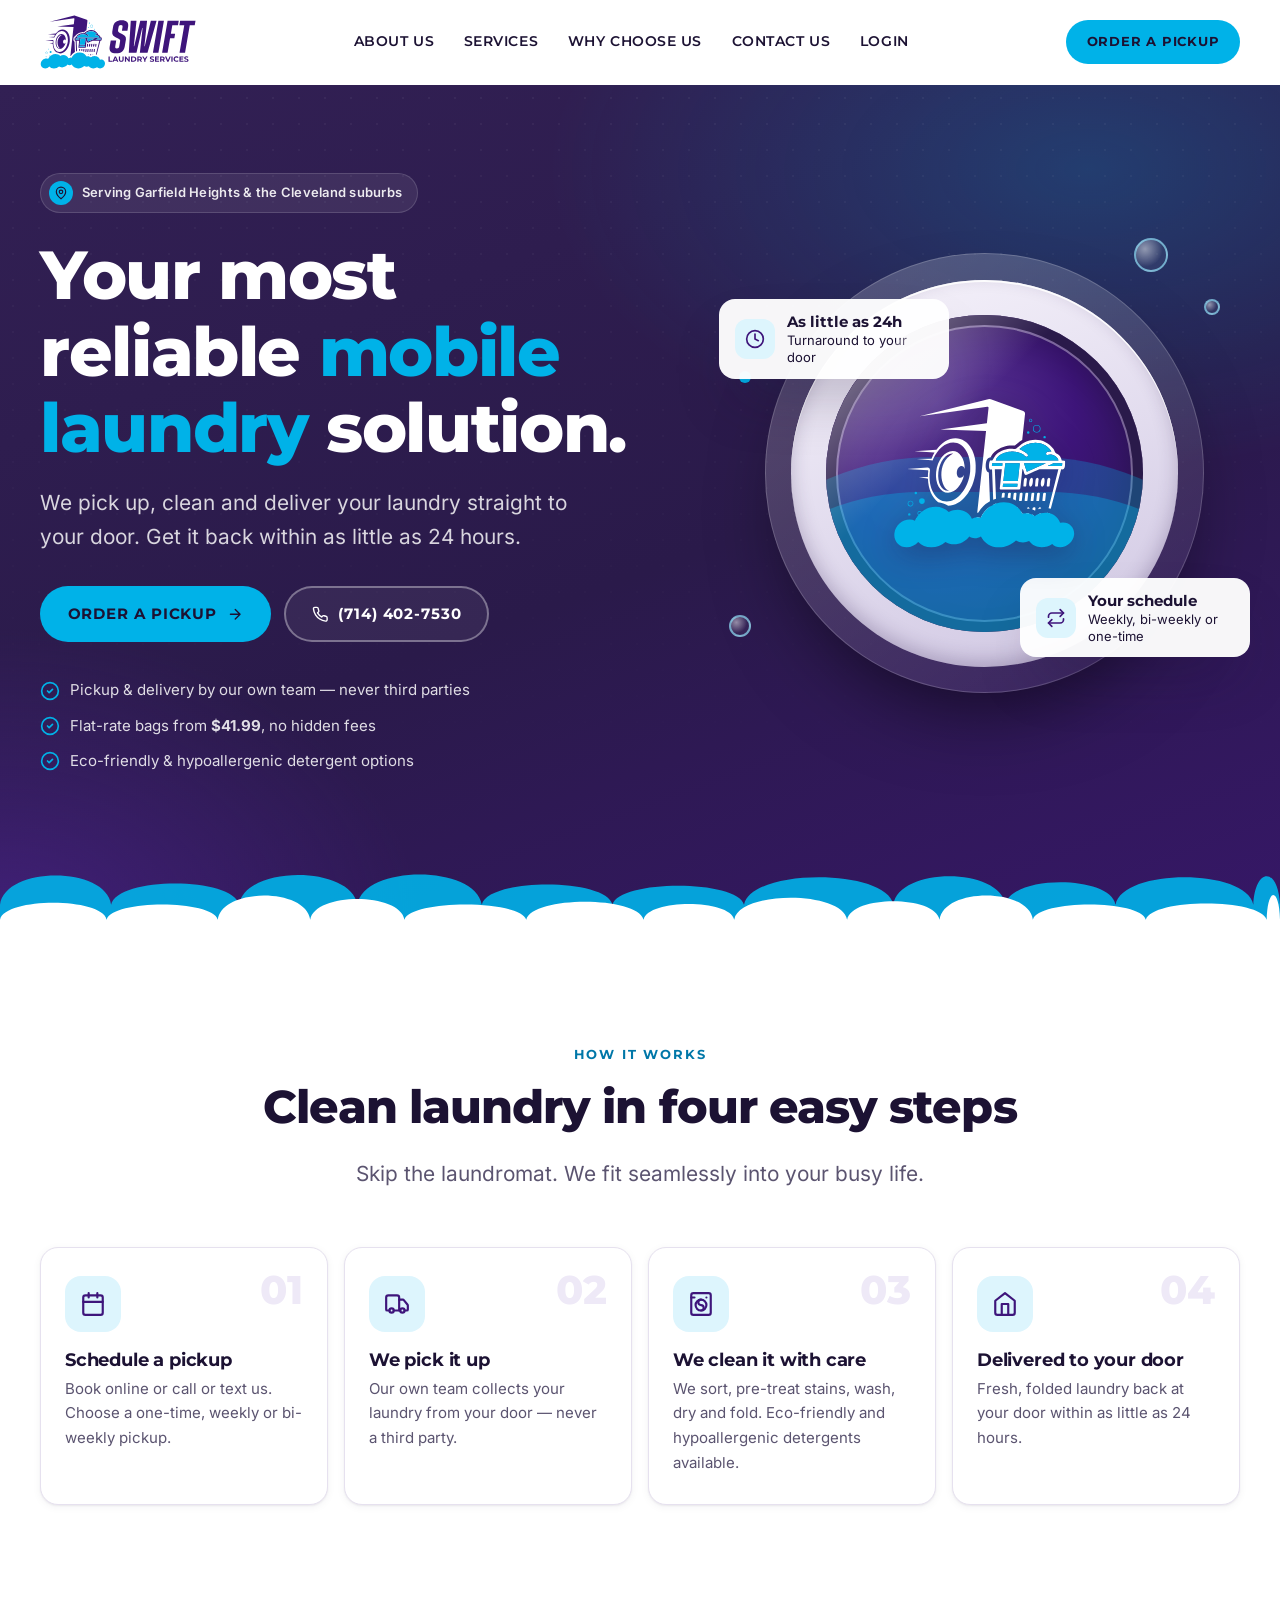
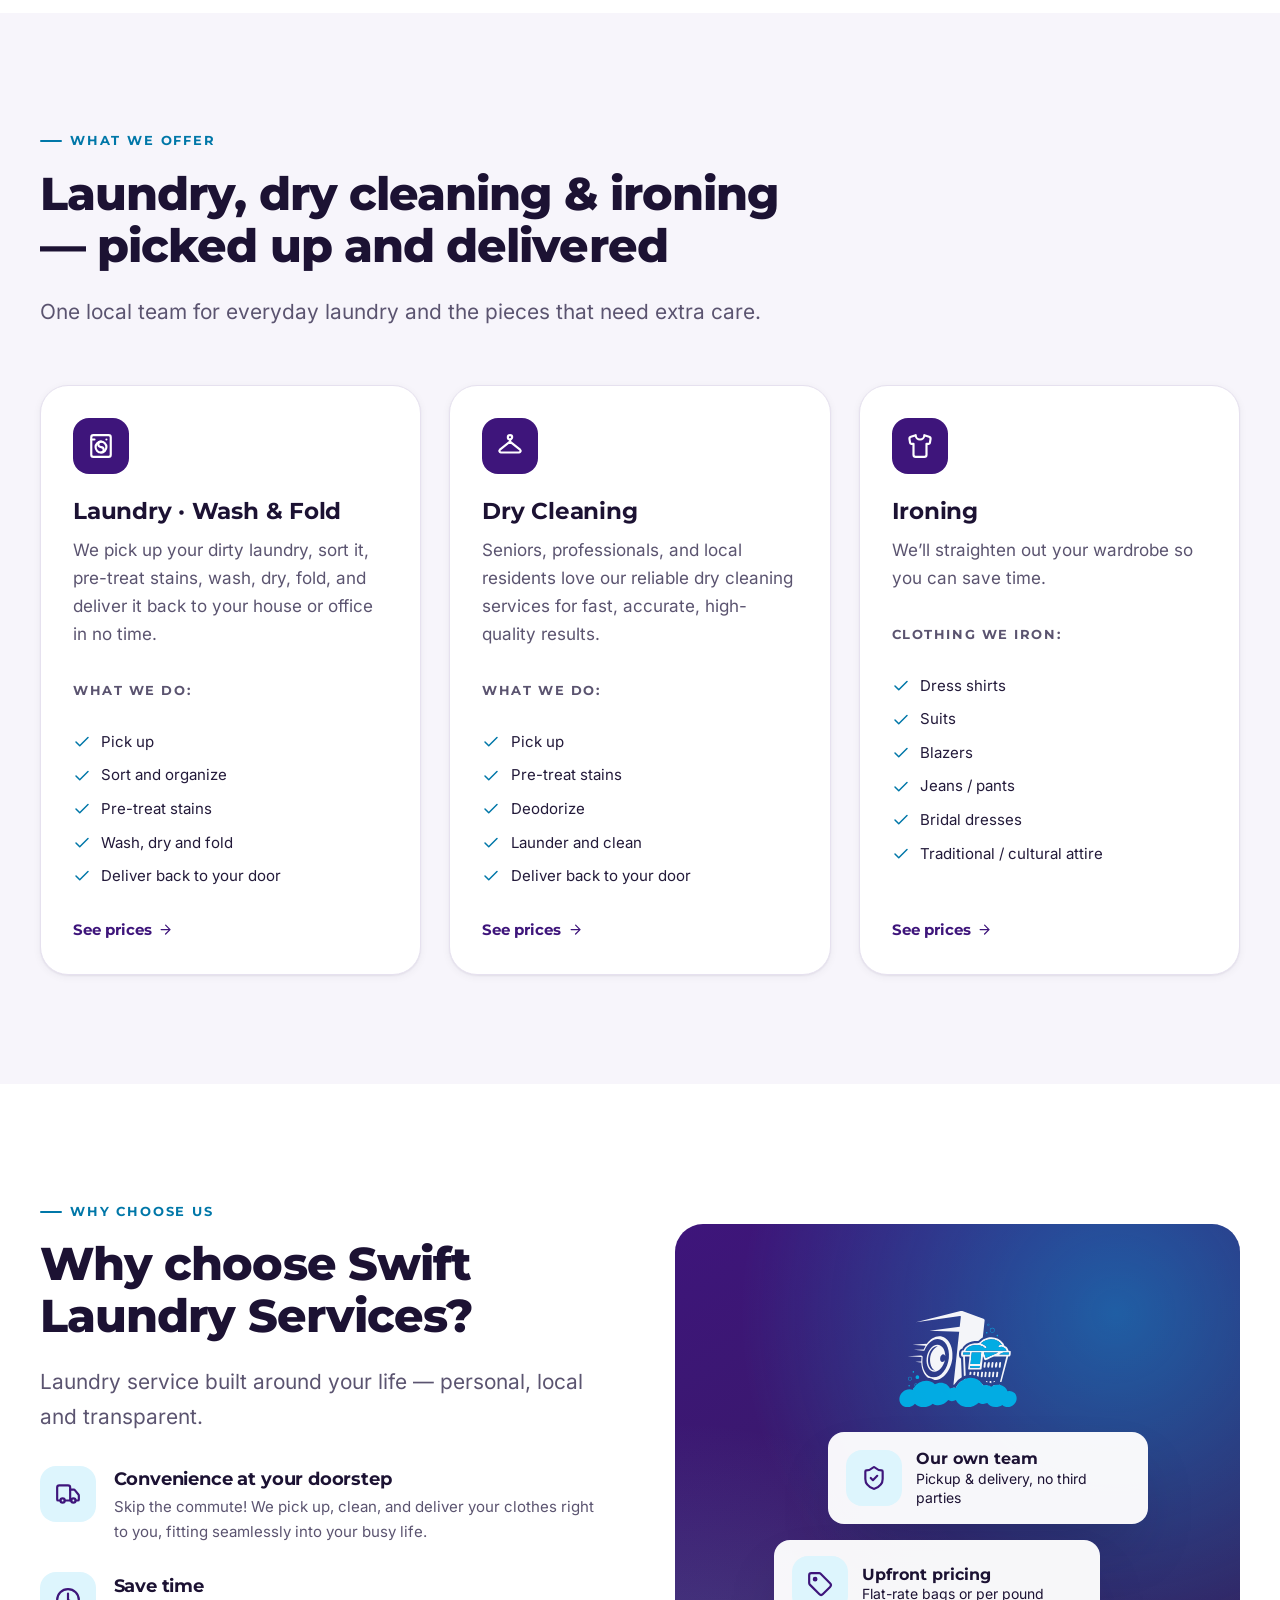
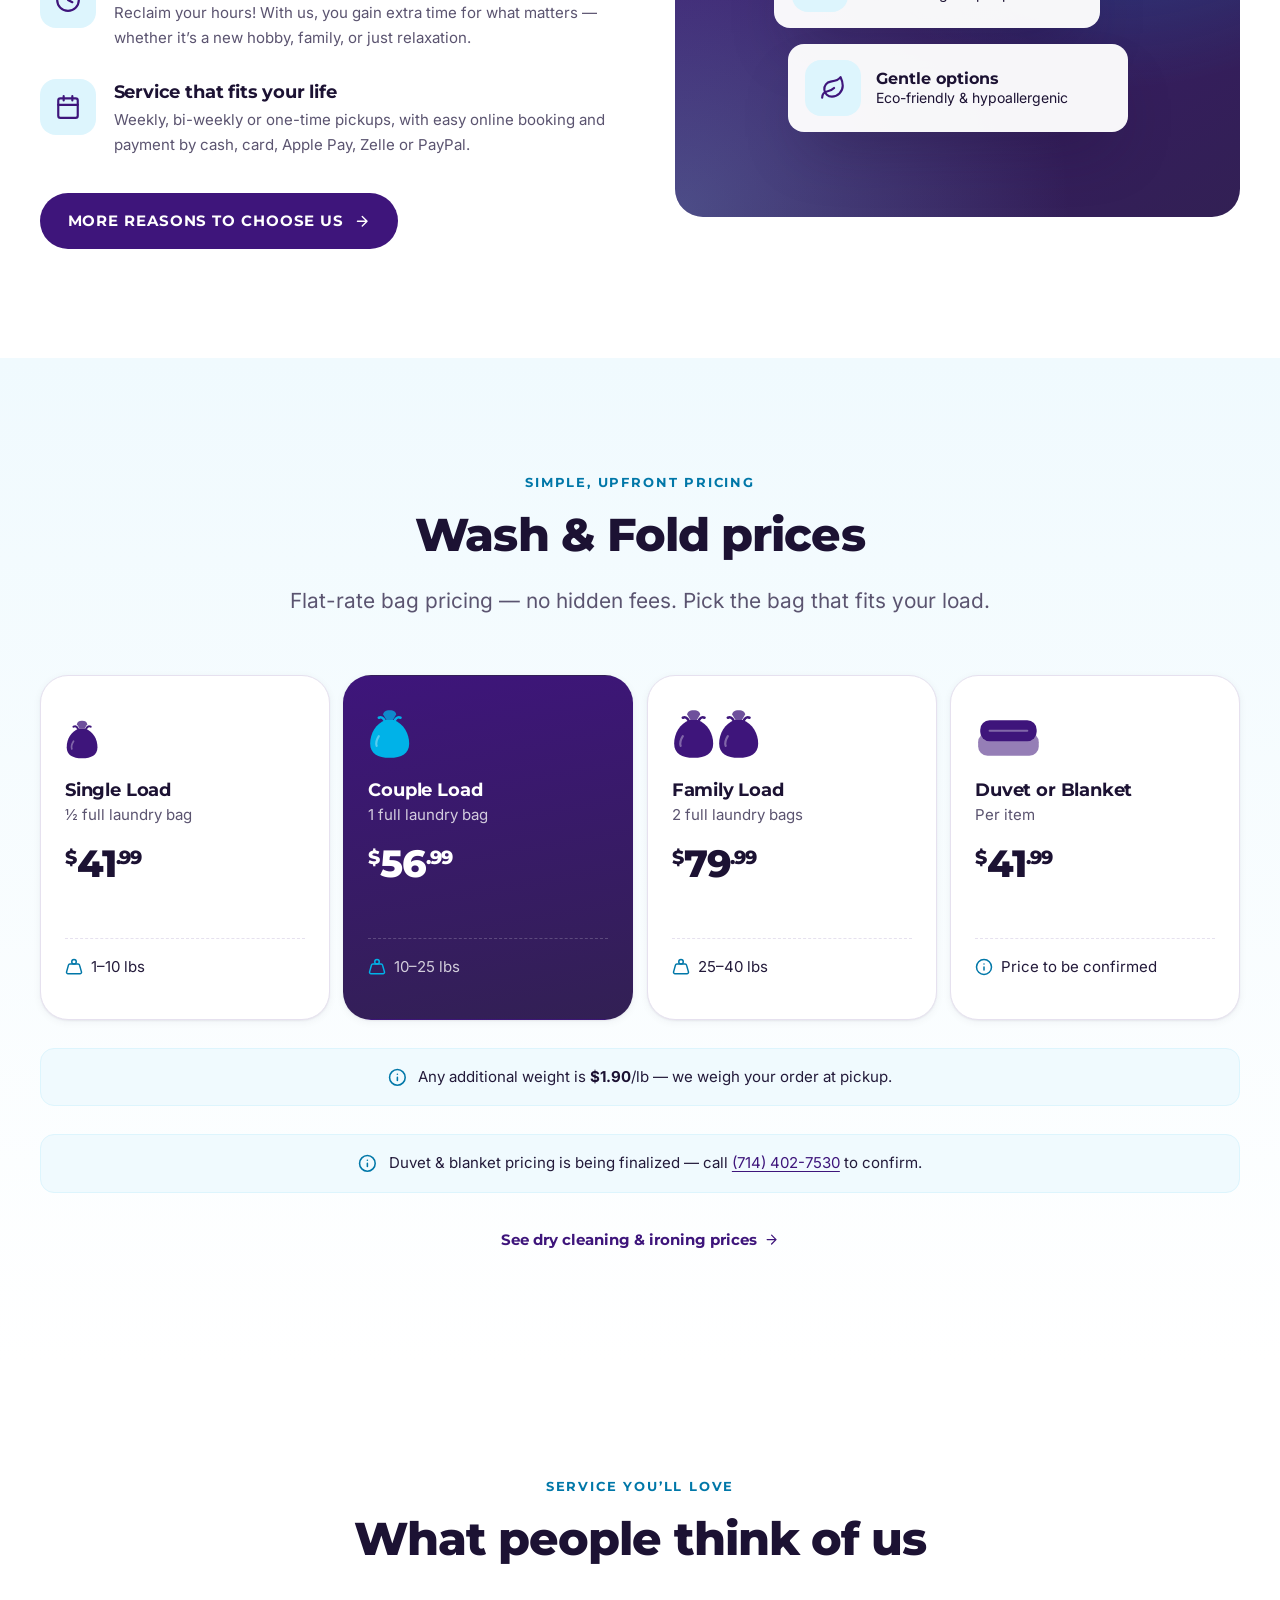
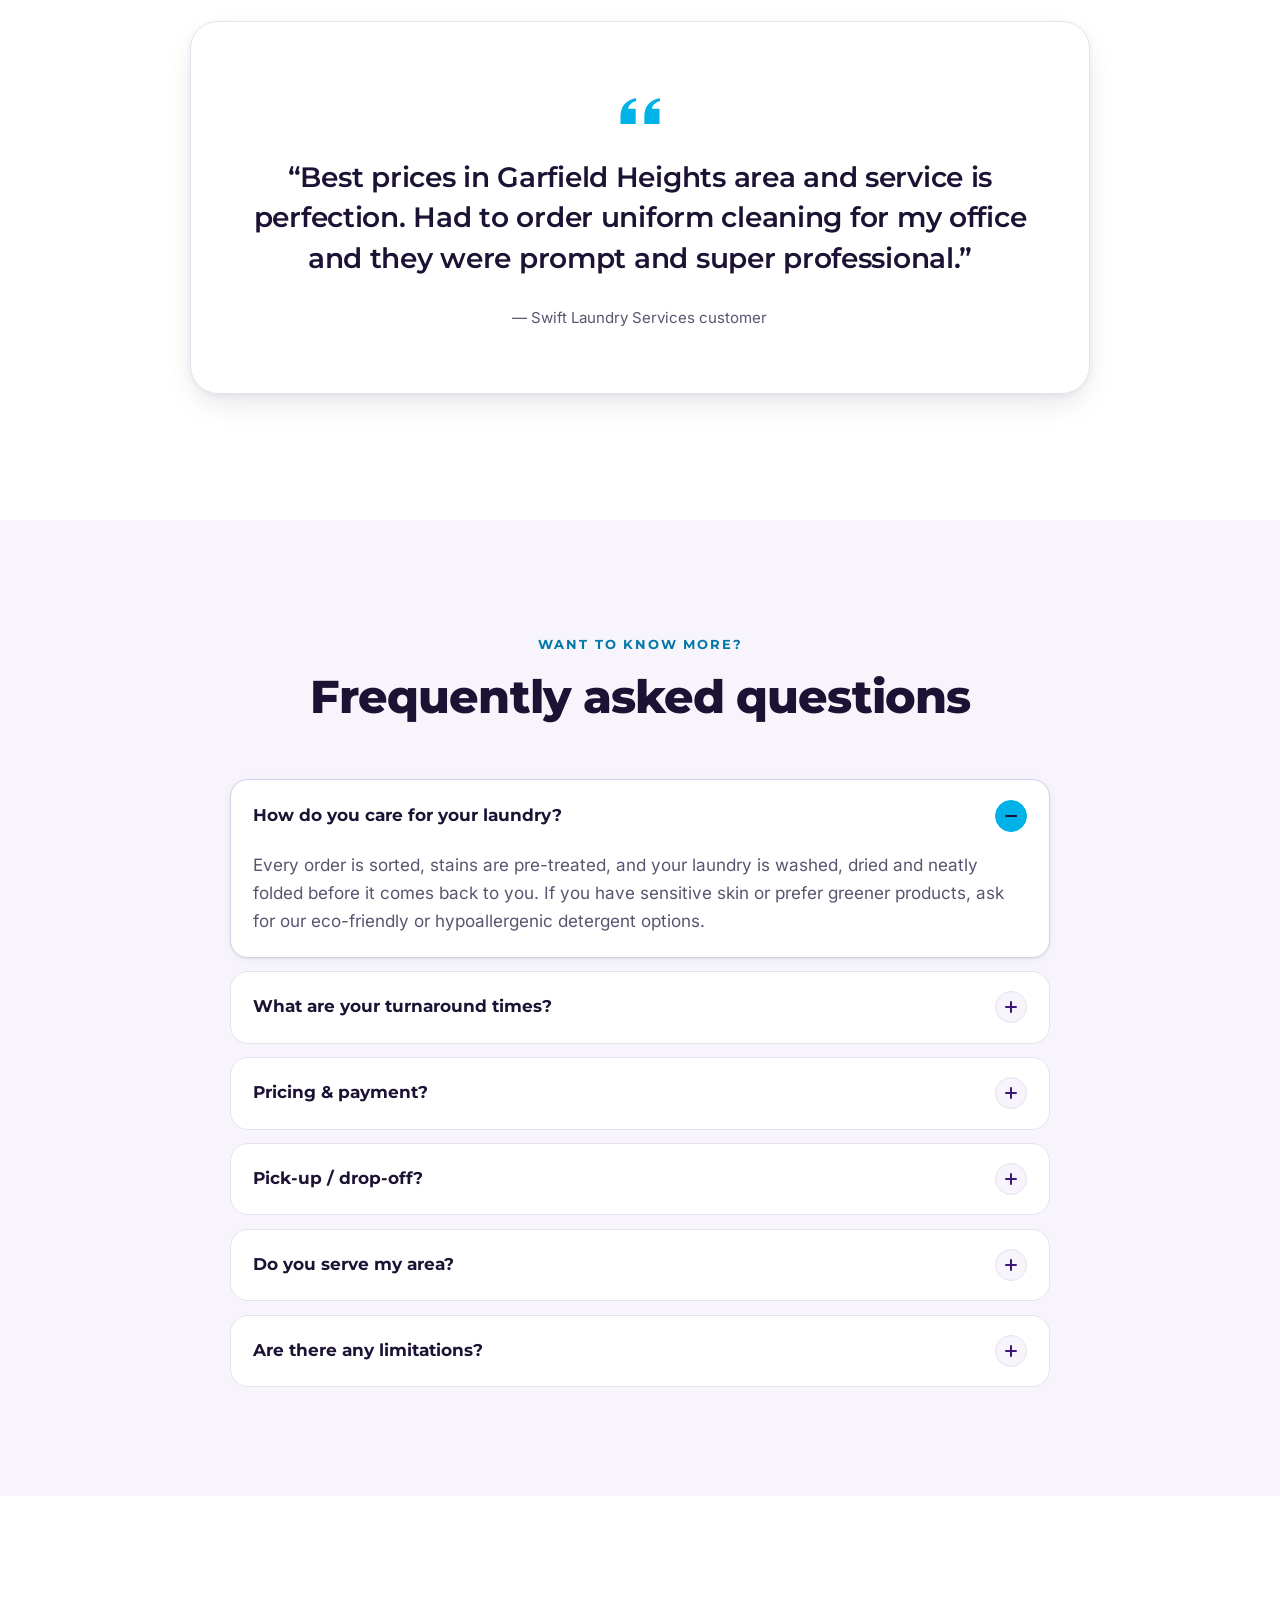
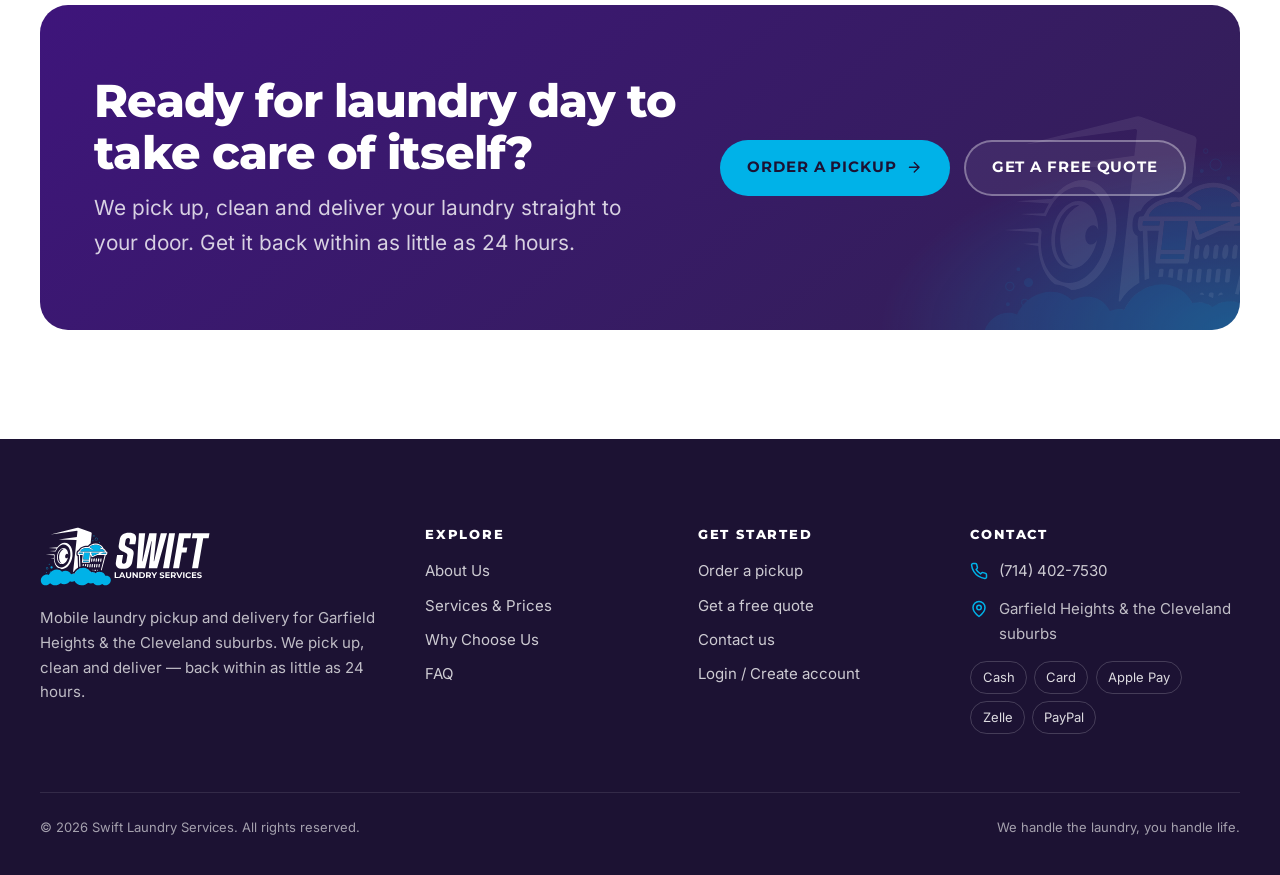
==== index.html @ fb85e4a7 "Add Swift Laundry Services website v1 (static, GitHub Pages) - Multi-page static site with no build " ====
<!doctype html>
<html lang="en">
<head>
<meta charset="utf-8">
<meta name="viewport" content="width=device-width, initial-scale=1, viewport-fit=cover">
<title>Swift Laundry Services | Mobile Laundry Pickup & Delivery in Garfield Heights</title>
<meta name="description" content="Mobile laundry pickup and delivery in Garfield Heights and the Cleveland suburbs. We pick up, clean and deliver your laundry — back within as little as 24 hours.">
<link rel="canonical" href="https://swift-laundry-services.github.io/website/">
<meta name="theme-color" content="#322054">
<meta property="og:type" content="website">
<meta property="og:site_name" content="Swift Laundry Services">
<meta property="og:title" content="Swift Laundry Services | Mobile Laundry Pickup & Delivery in Garfield Heights">
<meta property="og:description" content="Mobile laundry pickup and delivery in Garfield Heights and the Cleveland suburbs. We pick up, clean and deliver your laundry — back within as little as 24 hours.">
<meta property="og:url" content="https://swift-laundry-services.github.io/website/">
<meta property="og:image" content="https://swift-laundry-services.github.io/website/assets/img/og-image.png">
<meta property="og:image:width" content="1200">
<meta property="og:image:height" content="630">
<meta property="og:image:alt" content="Swift Laundry Services — your most reliable mobile laundry solution">
<meta name="twitter:card" content="summary_large_image">
<meta name="twitter:title" content="Swift Laundry Services | Mobile Laundry Pickup & Delivery in Garfield Heights">
<meta name="twitter:description" content="Mobile laundry pickup and delivery in Garfield Heights and the Cleveland suburbs. We pick up, clean and deliver your laundry — back within as little as 24 hours.">
<meta name="twitter:image" content="https://swift-laundry-services.github.io/website/assets/img/og-image.png">
<link rel="icon" href="favicon.ico" sizes="any">
<link rel="icon" href="assets/img/favicon.svg" type="image/svg+xml">
<link rel="apple-touch-icon" href="assets/img/apple-touch-icon.png">
<link rel="manifest" href="site.webmanifest">
<link rel="preload" href="assets/fonts/montserrat-latin-var.woff2" as="font" type="font/woff2" crossorigin>
<link rel="preload" href="assets/fonts/inter-latin-var.woff2" as="font" type="font/woff2" crossorigin>
<link rel="stylesheet" href="assets/css/styles.css">
<script>document.documentElement.classList.add("js")</script>
<script type="application/ld+json">
{
  "@context": "https://schema.org",
  "@type": "DryCleaningOrLaundry",
  "@id": "https://swift-laundry-services.github.io/website/#business",
  "name": "Swift Laundry Services",
  "url": "https://swift-laundry-services.github.io/website/",
  "logo": "https://swift-laundry-services.github.io/website/assets/img/logo.png",
  "image": "https://swift-laundry-services.github.io/website/assets/img/og-image.png",
  "description": "Mobile laundry service: we pick up, clean and deliver your laundry straight to your door, back within as little as 24 hours.",
  "telephone": "+1-714-402-7530",
  "areaServed": [
    {
      "@type": "City",
      "name": "Garfield Heights, Ohio"
    },
    {
      "@type": "AdministrativeArea",
      "name": "Cleveland suburbs, Ohio"
    }
  ],
  "paymentAccepted": "Cash, Credit Card, Apple Pay, Zelle, PayPal",
  "currenciesAccepted": "USD",
  "hasOfferCatalog": {
    "@type": "OfferCatalog",
    "name": "Wash & Fold",
    "itemListElement": [
      {
        "@type": "Offer",
        "name": "Single Load (1/2 laundry bag, 1-10 lbs)",
        "price": "41.99",
        "priceCurrency": "USD"
      },
      {
        "@type": "Offer",
        "name": "Couple Load (1 laundry bag, 10-25 lbs)",
        "price": "56.99",
        "priceCurrency": "USD"
      },
      {
        "@type": "Offer",
        "name": "Family Load (2 laundry bags, 25-40 lbs)",
        "price": "79.99",
        "priceCurrency": "USD"
      }
    ]
  }
}
</script>
</head>
<body class="has-mobile-bar">
<a class="skip-link" href="#main">Skip to content</a>
<header class="site-header">
  <div class="container header-inner">
    <a class="brand" href="index.html" aria-label="Swift Laundry Services — home">
      <img src="assets/img/logo.svg" alt="Swift Laundry Services" width="156" height="54">
    </a>
    <nav class="primary-nav" aria-label="Main">
      <ul class="nav-list">
          <li><a class="nav-link" href="about.html">About Us</a></li>
          <li><a class="nav-link" href="services.html">Services</a></li>
          <li><a class="nav-link" href="why-choose-us.html">Why Choose Us</a></li>
          <li><a class="nav-link" href="contact.html">Contact Us</a></li>
          <li><a class="nav-link" href="login.html">Login</a></li>
      </ul>
    </nav>
    <div class="header-actions">
      <a class="icon-btn header-call" href="tel:+17144027530" data-href="tel" aria-label="Call us on (714) 402-7530"><svg class="icon" viewBox="0 0 24 24" aria-hidden="true" focusable="false"><path d="M22 16.92v3a2 2 0 0 1-2.18 2 19.79 19.79 0 0 1-8.63-3.07 19.5 19.5 0 0 1-6-6 19.79 19.79 0 0 1-3.07-8.67A2 2 0 0 1 4.11 2h3a2 2 0 0 1 2 1.72c.13.96.36 1.9.7 2.81a2 2 0 0 1-.45 2.11L8.09 9.91a16 16 0 0 0 6 6l1.27-1.27a2 2 0 0 1 2.11-.45c.91.34 1.85.57 2.81.7A2 2 0 0 1 22 16.92z"/></svg></a>
      <a class="btn btn--primary btn--sm header-cta" href="order.html">Order a pickup</a>
      <button class="icon-btn nav-toggle" type="button" aria-expanded="false" aria-controls="mobile-nav" aria-label="Open menu">
        <svg class="icon icon-menu" viewBox="0 0 24 24" aria-hidden="true" focusable="false"><path d="M4 6h16M4 12h16M4 18h16"/></svg>
        <svg class="icon icon-close" viewBox="0 0 24 24" aria-hidden="true" focusable="false"><path d="M18 6 6 18M6 6l12 12"/></svg>
      </button>
    </div>
  </div>
  <nav class="mobile-nav" id="mobile-nav" aria-label="Mobile" hidden>
    <ul>
      <li><a href="about.html">About Us<svg class="icon" viewBox="0 0 24 24" aria-hidden="true" focusable="false"><path d="M5 12h14M12 5l7 7-7 7"/></svg></a></li>
      <li><a href="services.html">Services<svg class="icon" viewBox="0 0 24 24" aria-hidden="true" focusable="false"><path d="M5 12h14M12 5l7 7-7 7"/></svg></a></li>
      <li><a href="why-choose-us.html">Why Choose Us<svg class="icon" viewBox="0 0 24 24" aria-hidden="true" focusable="false"><path d="M5 12h14M12 5l7 7-7 7"/></svg></a></li>
      <li><a href="contact.html">Contact Us<svg class="icon" viewBox="0 0 24 24" aria-hidden="true" focusable="false"><path d="M5 12h14M12 5l7 7-7 7"/></svg></a></li>
      <li><a href="login.html">Login<svg class="icon" viewBox="0 0 24 24" aria-hidden="true" focusable="false"><path d="M5 12h14M12 5l7 7-7 7"/></svg></a></li>
    </ul>
    <a class="btn btn--primary" href="order.html">Order a pickup</a>
    <a class="btn btn--outline" href="tel:+17144027530" data-href="tel"><svg class="icon" viewBox="0 0 24 24" aria-hidden="true" focusable="false"><path d="M22 16.92v3a2 2 0 0 1-2.18 2 19.79 19.79 0 0 1-8.63-3.07 19.5 19.5 0 0 1-6-6 19.79 19.79 0 0 1-3.07-8.67A2 2 0 0 1 4.11 2h3a2 2 0 0 1 2 1.72c.13.96.36 1.9.7 2.81a2 2 0 0 1-.45 2.11L8.09 9.91a16 16 0 0 0 6 6l1.27-1.27a2 2 0 0 1 2.11-.45c.91.34 1.85.57 2.81.7A2 2 0 0 1 22 16.92z"/></svg><span data-bind="phone">(714) 402-7530</span></a>
  </nav>
</header>
<main id="main">
<section class="hero on-dark" aria-labelledby="hero-title">
  <div class="container hero-grid">
    <div>
      <p class="hero-badge"><span class="dot"><svg class="icon" viewBox="0 0 24 24" aria-hidden="true" focusable="false"><path d="M20 10c0 6-8 12-8 12s-8-6-8-12a8 8 0 0 1 16 0Z"/><circle cx="12" cy="10" r="3"/></svg></span>Serving Garfield Heights &amp; the Cleveland suburbs</p>
      <h1 id="hero-title">Your most reliable <span class="accent">mobile laundry</span> solution.</h1>
      <p class="lead">We pick up, clean and deliver your laundry straight to your door. Get it back within as little as 24 hours.</p>
      <div class="btn-row">
        <a class="btn btn--primary" href="order.html">Order a pickup <svg class="icon icon--arrow" viewBox="0 0 24 24" aria-hidden="true" focusable="false"><path d="M5 12h14M12 5l7 7-7 7"/></svg></a>
        <a class="btn btn--ghost" href="tel:+17144027530" data-href="tel"><svg class="icon" viewBox="0 0 24 24" aria-hidden="true" focusable="false"><path d="M22 16.92v3a2 2 0 0 1-2.18 2 19.79 19.79 0 0 1-8.63-3.07 19.5 19.5 0 0 1-6-6 19.79 19.79 0 0 1-3.07-8.67A2 2 0 0 1 4.11 2h3a2 2 0 0 1 2 1.72c.13.96.36 1.9.7 2.81a2 2 0 0 1-.45 2.11L8.09 9.91a16 16 0 0 0 6 6l1.27-1.27a2 2 0 0 1 2.11-.45c.91.34 1.85.57 2.81.7A2 2 0 0 1 22 16.92z"/></svg><span data-bind="phone">(714) 402-7530</span></a>
      </div>
      <ul class="hero-points">
        <li><svg class="icon" viewBox="0 0 24 24" aria-hidden="true" focusable="false"><circle cx="12" cy="12" r="10"/><path d="m9 12 2 2 4-4"/></svg><span>Pickup &amp; delivery by our own team — never third parties</span></li>
        <li><svg class="icon" viewBox="0 0 24 24" aria-hidden="true" focusable="false"><circle cx="12" cy="12" r="10"/><path d="m9 12 2 2 4-4"/></svg><span>Flat-rate bags from <strong data-bind="priceFrom">$41.99</strong>, no hidden fees</span></li>
        <li><svg class="icon" viewBox="0 0 24 24" aria-hidden="true" focusable="false"><circle cx="12" cy="12" r="10"/><path d="m9 12 2 2 4-4"/></svg><span>Eco-friendly &amp; hypoallergenic detergent options</span></li>
      </ul>
    </div>
    <div class="hero-art" aria-hidden="true">
      <div class="porthole">
        <div class="porthole-glass">
          <span class="wave"></span><span class="wave wave--2"></span>
          <img class="mark" src="assets/img/logo-mark-white.svg" alt="" width="136" height="112">
          <span class="shine"></span>
        </div>
      </div>
      <span class="bubble b1"></span><span class="bubble b2"></span><span class="bubble b3"></span><span class="bubble b4"></span>
      <div class="float-card float-card--a"><span class="icon-badge"><svg class="icon" viewBox="0 0 24 24" aria-hidden="true" focusable="false"><circle cx="12" cy="12" r="10"/><path d="M12 6v6l4 2"/></svg></span><span><strong>As little as 24h</strong>Turnaround to your door</span></div>
      <div class="float-card float-card--b"><span class="icon-badge"><svg class="icon" viewBox="0 0 24 24" aria-hidden="true" focusable="false"><path d="m17 2 4 4-4 4"/><path d="M3 11v-1a4 4 0 0 1 4-4h14"/><path d="m7 22-4-4 4-4"/><path d="M21 13v1a4 4 0 0 1-4 4H3"/></svg></span><span><strong>Your schedule</strong>Weekly, bi-weekly or one-time</span></div>
    </div>
  </div>
  <div class="cloud-edge " aria-hidden="true">
    <svg viewBox="0 0 1440 120" preserveAspectRatio="none" focusable="false">
      <path class="c-back" d="M0 120V84C6 32 119 32 125 84C132 46 262 46 269 84C276 31 395 31 402 84C409 30 535 30 542 84C549 48 682 48 689 84C696 50 830 50 837 84C845 35 997 35 1005 84C1011 33 1125 33 1131 84C1137 44 1249 44 1255 84C1263 35 1402 35 1410 84C1412 33 1438 33 1440 84V120Z"/>
      <path class="c-front" d="M0 120V104C6 74 114 74 120 104C126 77 239 77 245 104C250 61 344 61 349 104C354 67 450 67 455 104C462 77 585 77 592 104C599 72 717 72 724 104C729 76 821 76 826 104C832 65 947 65 953 104C958 71 1052 71 1057 104C1062 61 1157 61 1162 104C1168 77 1283 77 1289 104C1296 75 1418 75 1425 104C1426 60 1439 60 1440 104V120Z"/>
    </svg>
  </div>
</section>

<section class="section" aria-labelledby="how-title">
  <div class="container">
    <div class="section-head section-head--center reveal">
      <span class="eyebrow">How it works</span>
      <h2 id="how-title">Clean laundry in four easy steps</h2>
      <p>Skip the laundromat. We fit seamlessly into your busy life.</p>
    </div>
    <ol class="steps">
      <li class="step reveal" style="--d:0.0s">
        <span class="step-num" data-num="01" aria-hidden="true"></span>
        <span class="icon-badge"><svg class="icon" viewBox="0 0 24 24" aria-hidden="true" focusable="false"><rect width="18" height="18" x="3" y="4" rx="2"/><path d="M16 2v4M8 2v4M3 10h18"/></svg></span>
        <h3>Schedule a pickup</h3>
        <p>Book online or call or text us. Choose a one-time, weekly or bi-weekly pickup.</p>
      </li>
      <li class="step reveal" style="--d:0.08s">
        <span class="step-num" data-num="02" aria-hidden="true"></span>
        <span class="icon-badge"><svg class="icon" viewBox="0 0 24 24" aria-hidden="true" focusable="false"><path d="M14 18V6a2 2 0 0 0-2-2H4a2 2 0 0 0-2 2v11a1 1 0 0 0 1 1h2"/><path d="M15 18H9"/><path d="M19 18h2a1 1 0 0 0 1-1v-3.65a1 1 0 0 0-.22-.62l-3.48-4.35A1 1 0 0 0 17.52 8H14"/><circle cx="17" cy="18" r="2"/><circle cx="7" cy="18" r="2"/></svg></span>
        <h3>We pick it up</h3>
        <p>Our own team collects your laundry from your door — never a third party.</p>
      </li>
      <li class="step reveal" style="--d:0.16s">
        <span class="step-num" data-num="03" aria-hidden="true"></span>
        <span class="icon-badge"><svg class="icon" viewBox="0 0 24 24" aria-hidden="true" focusable="false"><path d="M3 6h3M17 6h.01"/><rect width="18" height="20" x="3" y="2" rx="2"/><circle cx="12" cy="13" r="5"/><path d="M12 18a2.5 2.5 0 0 0 0-5 2.5 2.5 0 0 1 0-5"/></svg></span>
        <h3>We clean it with care</h3>
        <p>We sort, pre-treat stains, wash, dry and fold. Eco-friendly and hypoallergenic detergents available.</p>
      </li>
      <li class="step reveal" style="--d:0.24s">
        <span class="step-num" data-num="04" aria-hidden="true"></span>
        <span class="icon-badge"><svg class="icon" viewBox="0 0 24 24" aria-hidden="true" focusable="false"><path d="m3 9 9-7 9 7v11a2 2 0 0 1-2 2H5a2 2 0 0 1-2-2z"/><path d="M9 22V12h6v10"/></svg></span>
        <h3>Delivered to your door</h3>
        <p>Fresh, folded laundry back at your door within as little as 24 hours.</p>
      </li>
    </ol>
  </div>
</section>

<section class="section section--tint" aria-labelledby="services-title">
  <div class="container">
    <div class="section-head reveal">
      <span class="eyebrow">What we offer</span>
      <h2 id="services-title">Laundry, dry cleaning &amp; ironing — picked up and delivered</h2>
      <p>One local team for everyday laundry and the pieces that need extra care.</p>
    </div>
    <div class="grid services-grid">
      <article class="card card--lift reveal" id="wash-fold-card" style="--d:0.0s">
        <span class="icon-badge icon-badge--purple"><svg class="icon" viewBox="0 0 24 24" aria-hidden="true" focusable="false"><path d="M3 6h3M17 6h.01"/><rect width="18" height="20" x="3" y="2" rx="2"/><circle cx="12" cy="13" r="5"/><path d="M12 18a2.5 2.5 0 0 0 0-5 2.5 2.5 0 0 1 0-5"/></svg></span>
        <h3>Laundry · Wash &amp; Fold</h3>
        <p>We pick up your dirty laundry, sort it, pre-treat stains, wash, dry, fold, and deliver it back to your house or office in no time.</p>
        <p class="list-label">What we do:</p>
        <ul class="check-list"><li><svg class="icon" viewBox="0 0 24 24" aria-hidden="true" focusable="false"><path d="M20 6 9 17l-5-5"/></svg>Pick up</li><li><svg class="icon" viewBox="0 0 24 24" aria-hidden="true" focusable="false"><path d="M20 6 9 17l-5-5"/></svg>Sort and organize</li><li><svg class="icon" viewBox="0 0 24 24" aria-hidden="true" focusable="false"><path d="M20 6 9 17l-5-5"/></svg>Pre-treat stains</li><li><svg class="icon" viewBox="0 0 24 24" aria-hidden="true" focusable="false"><path d="M20 6 9 17l-5-5"/></svg>Wash, dry and fold</li><li><svg class="icon" viewBox="0 0 24 24" aria-hidden="true" focusable="false"><path d="M20 6 9 17l-5-5"/></svg>Deliver back to your door</li></ul>
        <a class="link-arrow" href="services.html#wash-fold">See prices <svg class="icon" viewBox="0 0 24 24" aria-hidden="true" focusable="false"><path d="M5 12h14M12 5l7 7-7 7"/></svg></a>
      </article>
      <article class="card card--lift reveal" id="dry-cleaning-card" style="--d:0.08s">
        <span class="icon-badge icon-badge--purple"><svg class="icon" viewBox="0 0 24 24" aria-hidden="true" focusable="false"><path d="M12 6a2 2 0 1 1 2-2c0 1.1-.9 1.5-2 2.5V8"/><path d="m12 8-9.3 7.4A1.5 1.5 0 0 0 3.6 18h16.8a1.5 1.5 0 0 0 .9-2.6Z"/></svg></span>
        <h3>Dry Cleaning</h3>
        <p>Seniors, professionals, and local residents love our reliable dry cleaning services for fast, accurate, high-quality results.</p>
        <p class="list-label">What we do:</p>
        <ul class="check-list"><li><svg class="icon" viewBox="0 0 24 24" aria-hidden="true" focusable="false"><path d="M20 6 9 17l-5-5"/></svg>Pick up</li><li><svg class="icon" viewBox="0 0 24 24" aria-hidden="true" focusable="false"><path d="M20 6 9 17l-5-5"/></svg>Pre-treat stains</li><li><svg class="icon" viewBox="0 0 24 24" aria-hidden="true" focusable="false"><path d="M20 6 9 17l-5-5"/></svg>Deodorize</li><li><svg class="icon" viewBox="0 0 24 24" aria-hidden="true" focusable="false"><path d="M20 6 9 17l-5-5"/></svg>Launder and clean</li><li><svg class="icon" viewBox="0 0 24 24" aria-hidden="true" focusable="false"><path d="M20 6 9 17l-5-5"/></svg>Deliver back to your door</li></ul>
        <a class="link-arrow" href="services.html#dry-cleaning">See prices <svg class="icon" viewBox="0 0 24 24" aria-hidden="true" focusable="false"><path d="M5 12h14M12 5l7 7-7 7"/></svg></a>
      </article>
      <article class="card card--lift reveal" id="ironing-card" style="--d:0.16s">
        <span class="icon-badge icon-badge--purple"><svg class="icon" viewBox="0 0 24 24" aria-hidden="true" focusable="false"><path d="M20.38 3.46 16 2a4 4 0 0 1-8 0L3.62 3.46a2 2 0 0 0-1.34 2.23l.58 3.47a1 1 0 0 0 .99.84H6v10c0 1.1.9 2 2 2h8a2 2 0 0 0 2-2V10h2.15a1 1 0 0 0 .99-.84l.58-3.47a2 2 0 0 0-1.34-2.23z"/></svg></span>
        <h3>Ironing</h3>
        <p>We’ll straighten out your wardrobe so you can save time.</p>
        <p class="list-label">Clothing we iron:</p>
        <ul class="check-list"><li><svg class="icon" viewBox="0 0 24 24" aria-hidden="true" focusable="false"><path d="M20 6 9 17l-5-5"/></svg>Dress shirts</li><li><svg class="icon" viewBox="0 0 24 24" aria-hidden="true" focusable="false"><path d="M20 6 9 17l-5-5"/></svg>Suits</li><li><svg class="icon" viewBox="0 0 24 24" aria-hidden="true" focusable="false"><path d="M20 6 9 17l-5-5"/></svg>Blazers</li><li><svg class="icon" viewBox="0 0 24 24" aria-hidden="true" focusable="false"><path d="M20 6 9 17l-5-5"/></svg>Jeans / pants</li><li><svg class="icon" viewBox="0 0 24 24" aria-hidden="true" focusable="false"><path d="M20 6 9 17l-5-5"/></svg>Bridal dresses</li><li><svg class="icon" viewBox="0 0 24 24" aria-hidden="true" focusable="false"><path d="M20 6 9 17l-5-5"/></svg>Traditional / cultural attire</li></ul>
        <a class="link-arrow" href="services.html#ironing">See prices <svg class="icon" viewBox="0 0 24 24" aria-hidden="true" focusable="false"><path d="M5 12h14M12 5l7 7-7 7"/></svg></a>
      </article>
    </div>
  </div>
</section>

<section class="section" aria-labelledby="why-title">
  <div class="container split">
    <div class="reveal">
      <span class="eyebrow">Why choose us</span>
      <h2 id="why-title">Why choose Swift Laundry Services?</h2>
      <p class="lead">Laundry service built around your life — personal, local and transparent.</p>
      <div class="grid" style="margin-top:2rem">
        <div class="feature"><span class="icon-badge"><svg class="icon" viewBox="0 0 24 24" aria-hidden="true" focusable="false"><path d="M14 18V6a2 2 0 0 0-2-2H4a2 2 0 0 0-2 2v11a1 1 0 0 0 1 1h2"/><path d="M15 18H9"/><path d="M19 18h2a1 1 0 0 0 1-1v-3.65a1 1 0 0 0-.22-.62l-3.48-4.35A1 1 0 0 0 17.52 8H14"/><circle cx="17" cy="18" r="2"/><circle cx="7" cy="18" r="2"/></svg></span><div><h3>Convenience at your doorstep</h3><p>Skip the commute! We pick up, clean, and deliver your clothes right to you, fitting seamlessly into your busy life.</p></div></div>
        <div class="feature"><span class="icon-badge"><svg class="icon" viewBox="0 0 24 24" aria-hidden="true" focusable="false"><circle cx="12" cy="12" r="10"/><path d="M12 6v6l4 2"/></svg></span><div><h3>Save time</h3><p>Reclaim your hours! With us, you gain extra time for what matters — whether it’s a new hobby, family, or just relaxation.</p></div></div>
        <div class="feature"><span class="icon-badge"><svg class="icon" viewBox="0 0 24 24" aria-hidden="true" focusable="false"><rect width="18" height="18" x="3" y="4" rx="2"/><path d="M16 2v4M8 2v4M3 10h18"/></svg></span><div><h3>Service that fits your life</h3><p>Weekly, bi-weekly or one-time pickups, with easy online booking and payment by cash, card, Apple Pay, Zelle or PayPal.</p></div></div>
      </div>
      <a class="btn btn--purple" href="why-choose-us.html" style="margin-top:2.25rem">More reasons to choose us <svg class="icon icon--arrow" viewBox="0 0 24 24" aria-hidden="true" focusable="false"><path d="M5 12h14M12 5l7 7-7 7"/></svg></a>
    </div>
    <div class="why-panel reveal" aria-hidden="true">
      <div class="stack">
        <img class="mark" src="assets/img/logo-mark-white.svg" alt="" width="136" height="112" loading="lazy">
        <div class="mini-card"><span class="icon-badge"><svg class="icon" viewBox="0 0 24 24" aria-hidden="true" focusable="false"><path d="M20 13c0 5-3.5 7.5-7.66 8.95a1 1 0 0 1-.67-.01C7.5 20.5 4 18 4 13V6a1 1 0 0 1 1-1c2 0 4.5-1.2 6.24-2.72a1.17 1.17 0 0 1 1.52 0C14.51 3.81 17 5 19 5a1 1 0 0 1 1 1z"/><path d="m9 12 2 2 4-4"/></svg></span><span><strong>Our own team</strong>Pickup &amp; delivery, no third parties</span></div>
        <div class="mini-card"><span class="icon-badge"><svg class="icon" viewBox="0 0 24 24" aria-hidden="true" focusable="false"><path d="M12.59 2.59A2 2 0 0 0 11.17 2H4a2 2 0 0 0-2 2v7.17a2 2 0 0 0 .59 1.42l8.7 8.7a2.43 2.43 0 0 0 3.42 0l6.58-6.58a2.43 2.43 0 0 0 0-3.42z"/><circle cx="7.5" cy="7.5" r="1.2"/></svg></span><span><strong>Upfront pricing</strong>Flat-rate bags or per pound</span></div>
        <div class="mini-card"><span class="icon-badge"><svg class="icon" viewBox="0 0 24 24" aria-hidden="true" focusable="false"><path d="M11 20A7 7 0 0 1 9.8 6.1C15.5 5 17 4.48 19 2c1 2 2 4.18 2 8 0 5.5-4.78 10-10 10Z"/><path d="M2 21c0-3 1.85-5.36 5.08-6C9.5 14.52 12 13 13 12"/></svg></span><span><strong>Gentle options</strong>Eco-friendly &amp; hypoallergenic</span></div>
      </div>
    </div>
  </div>
</section>

<section class="section section--cyan" aria-labelledby="wf-title">
  <div class="container">
    <div class="section-head section-head--center reveal">
      <span class="eyebrow">Simple, upfront pricing</span>
      <h2 id="wf-title">Wash &amp; Fold prices</h2>
      <p>Flat-rate bag pricing — no hidden fees. Pick the bag that fits your load.</p>
    </div>
    <div class="price-grid" data-render="washFold" data-featured="1">
      <noscript><p class="text-center">Single Load (½ bag, 1–10 lbs) $41.99 · Couple Load (1 bag, 10–25 lbs) $56.99 · Family Load (2 bags, 25–40 lbs) $79.99. Call (714) 402-7530 for details.</p></noscript>
    </div>
    <p class="price-note reveal"><svg class="icon" viewBox="0 0 24 24" aria-hidden="true" focusable="false"><circle cx="12" cy="12" r="10"/><path d="M12 16v-4M12 8h.01"/></svg><span>Any additional weight is <strong data-bind="extraPerLb">$1.90</strong>/lb — we weigh your order at pickup.</span></p>
    <p class="price-note" data-tbc-for="washFold" hidden><svg class="icon" viewBox="0 0 24 24" aria-hidden="true" focusable="false"><circle cx="12" cy="12" r="10"/><path d="M12 16v-4M12 8h.01"/></svg><span>Duvet &amp; blanket pricing is being finalized — call <a href="tel:+17144027530" data-href="tel">(714) 402-7530</a> to confirm.</span></p>
    <div class="text-center" style="margin-top:2rem"><a class="link-arrow" href="services.html">See dry cleaning &amp; ironing prices <svg class="icon" viewBox="0 0 24 24" aria-hidden="true" focusable="false"><path d="M5 12h14M12 5l7 7-7 7"/></svg></a></div>
  </div>
</section>

<section class="section" aria-labelledby="reviews-title">
  <div class="container">
    <div class="section-head section-head--center reveal">
      <span class="eyebrow">Service you’ll love</span>
      <h2 id="reviews-title">What people think of us</h2>
    </div>
    <figure class="testimonial reveal">
      <svg class="quote-mark" viewBox="0 0 48 48" aria-hidden="true" focusable="false"><path fill="currentColor" d="M20 12C11 14 6 20 6 29v7h14V22h-7c.6-3.7 3.3-6 7.6-7.2zm22 0c-9 2-14 8-14 17v7h14V22h-7c.6-3.7 3.3-6 7.6-7.2z"/></svg>
      <blockquote>
        <p>“Best prices in Garfield Heights area and service is perfection. Had to order uniform cleaning for my office and they were prompt and super professional.”</p>
      </blockquote>
      <figcaption>— Swift Laundry Services customer</figcaption>
    </figure>
    <!-- TODO(owner): add more REAL customer reviews here (copy the <figure class="testimonial"> block). Do not publish made-up reviews. -->
  </div>
</section>

<section class="section section--tint" id="faq" aria-labelledby="faq-title">
  <div class="container container--narrow">
    <div class="section-head section-head--center reveal">
      <span class="eyebrow">Want to know more?</span>
      <h2 id="faq-title">Frequently asked questions</h2>
    </div>
    <div class="faq-list">
      <details class="faq reveal" name="faq" open>
        <summary>How do you care for your laundry?<span class="plus" aria-hidden="true"></span></summary>
        <div class="faq-body"><p>Every order is sorted, stains are pre-treated, and your laundry is washed, dried and neatly folded before it comes back to you. If you have sensitive skin or prefer greener products, ask for our eco-friendly or hypoallergenic detergent options.</p></div>
      </details>
      <details class="faq reveal" name="faq">
        <summary>What are your turnaround times?<span class="plus" aria-hidden="true"></span></summary>
        <div class="faq-body"><p>You can get your laundry back within as little as 24 hours. Let us know when you book if you need it back by a certain day.</p></div>
      </details>
      <details class="faq reveal" name="faq">
        <summary>Pricing &amp; payment?<span class="plus" aria-hidden="true"></span></summary>
        <div class="faq-body"><p>Wash &amp; fold is priced by the bag: <strong data-price="washFold.0.price">$41.99</strong> for a half bag (1–10 lbs), <strong data-price="washFold.1.price">$56.99</strong> for one full bag (10–25 lbs) and <strong data-price="washFold.2.price">$79.99</strong> for two full bags (25–40 lbs). Any additional weight is <span data-price="extraPerLb">$1.90</span>/lb, and we weigh your order at pickup. See all prices on our <a href="services.html">Services page</a>.</p><p>We accept cash, card, Apple Pay, Zelle and PayPal.</p></div>
      </details>
      <details class="faq reveal" name="faq">
        <summary>Pick-up / drop-off?<span class="plus" aria-hidden="true"></span></summary>
        <div class="faq-body"><p>Pickup and delivery are handled directly by our own team — not third parties. We serve Garfield Heights and the Cleveland suburbs, with weekly, bi-weekly or one-time pickups. <a href="order.html">Request a pickup</a> or call us on <a href="tel:+17144027530" data-href="tel">(714) 402-7530</a>.</p></div>
      </details>
      <details class="faq reveal" name="faq">
        <summary>Do you serve my area?<span class="plus" aria-hidden="true"></span></summary>
        <div class="faq-body"><p>We serve Garfield Heights and the Cleveland suburbs. Not sure if your street is covered? Give us a call and we’ll let you know.</p></div>
      </details>
      <details class="faq reveal" name="faq">
        <summary>Are there any limitations?<span class="plus" aria-hidden="true"></span></summary>
        <div class="faq-body"><!-- TODO(owner): Concept lists 'Size limitations', 'Weight limitations' and 'Unsafe or unsanitary laundry' with no answers. Replace this soft answer with your real policy. --><p>Some items need special handling — for example very large or heavy items, or laundry that is unsafe or unsanitary to process. Please call us on <a href="tel:+17144027530" data-href="tel">(714) 402-7530</a> before your pickup and we’ll let you know what we can take.</p></div>
      </details>
    </div>
  </div>
</section>
<section class="section" aria-labelledby="cta-title">
  <div class="container">
    <div class="cta-band on-dark reveal">
      <img class="mark" src="assets/img/logo-mark-white.svg" alt="" width="300" height="246" loading="lazy">
      <div>
        <h2 id="cta-title">Ready for laundry day to take care of itself?</h2>
        <p>We pick up, clean and deliver your laundry straight to your door. Get it back within as little as 24 hours.</p>
      </div>
      <div class="btn-row">
        <a class="btn btn--primary" href="order.html">Order a pickup <svg class="icon icon--arrow" viewBox="0 0 24 24" aria-hidden="true" focusable="false"><path d="M5 12h14M12 5l7 7-7 7"/></svg></a>
        <a class="btn btn--ghost" href="contact.html?topic=quote#contact-form">Get a free quote</a>
      </div>
    </div>
  </div>
</section>

</main>
<footer class="site-footer on-dark">
  <div class="container">
    <div class="footer-grid">
      <div class="footer-brand">
        <img src="assets/img/logo-white.svg" alt="Swift Laundry Services" width="170" height="59" loading="lazy">
        <p>Mobile laundry pickup and delivery for <span data-bind="serviceArea">Garfield Heights &amp; the Cleveland suburbs</span>. We pick up, clean and deliver — back within as little as 24 hours.</p>
      </div>
      <div>
        <h2>Explore</h2>
        <ul class="footer-links">
          <li><a href="about.html">About Us</a></li>
          <li><a href="services.html">Services &amp; Prices</a></li>
          <li><a href="why-choose-us.html">Why Choose Us</a></li>
          <li><a href="index.html#faq">FAQ</a></li>
        </ul>
      </div>
      <div>
        <h2>Get started</h2>
        <ul class="footer-links">
          <li><a href="order.html">Order a pickup</a></li>
          <li><a href="contact.html?topic=quote#contact-form">Get a free quote</a></li>
          <li><a href="contact.html">Contact us</a></li>
          <li><a href="login.html">Login / Create account</a></li>
        </ul>
      </div>
      <div>
        <h2>Contact</h2>
        <ul class="footer-contact">
          <li><svg class="icon" viewBox="0 0 24 24" aria-hidden="true" focusable="false"><path d="M22 16.92v3a2 2 0 0 1-2.18 2 19.79 19.79 0 0 1-8.63-3.07 19.5 19.5 0 0 1-6-6 19.79 19.79 0 0 1-3.07-8.67A2 2 0 0 1 4.11 2h3a2 2 0 0 1 2 1.72c.13.96.36 1.9.7 2.81a2 2 0 0 1-.45 2.11L8.09 9.91a16 16 0 0 0 6 6l1.27-1.27a2 2 0 0 1 2.11-.45c.91.34 1.85.57 2.81.7A2 2 0 0 1 22 16.92z"/></svg><a href="tel:+17144027530" data-href="tel"><span data-bind="phone">(714) 402-7530</span></a></li>
          <li data-requires="business.email" hidden><svg class="icon" viewBox="0 0 24 24" aria-hidden="true" focusable="false"><rect width="20" height="16" x="2" y="4" rx="2"/><path d="m22 7-8.97 5.7a1.94 1.94 0 0 1-2.06 0L2 7"/></svg><a href="#" data-href="email"><span data-bind="email"></span></a></li>
          <li data-requires="business.address" hidden><svg class="icon" viewBox="0 0 24 24" aria-hidden="true" focusable="false"><path d="m3 9 9-7 9 7v11a2 2 0 0 1-2 2H5a2 2 0 0 1-2-2z"/><path d="M9 22V12h6v10"/></svg><span data-bind="address"></span></li>
          <li><svg class="icon" viewBox="0 0 24 24" aria-hidden="true" focusable="false"><path d="M20 10c0 6-8 12-8 12s-8-6-8-12a8 8 0 0 1 16 0Z"/><circle cx="12" cy="10" r="3"/></svg><span data-bind="serviceArea">Garfield Heights &amp; the Cleveland suburbs</span></li>
        </ul>
        <ul class="pay-list" aria-label="Payment methods we accept">
          <li>Cash</li><li>Card</li><li>Apple Pay</li><li>Zelle</li><li>PayPal</li>
        </ul>
      </div>
    </div>
    <div class="footer-bottom">
      <p>&copy; <span data-bind="year">2026</span> Swift Laundry Services. All rights reserved.</p>
      <p>We handle the laundry, you handle life.</p>
    </div>
  </div>
</footer>
<nav class="mobile-bar" aria-label="Quick actions">
  <a class="btn btn--outline" href="tel:+17144027530" data-href="tel" aria-label="Call us on (714) 402-7530"><svg class="icon" viewBox="0 0 24 24" aria-hidden="true" focusable="false"><path d="M22 16.92v3a2 2 0 0 1-2.18 2 19.79 19.79 0 0 1-8.63-3.07 19.5 19.5 0 0 1-6-6 19.79 19.79 0 0 1-3.07-8.67A2 2 0 0 1 4.11 2h3a2 2 0 0 1 2 1.72c.13.96.36 1.9.7 2.81a2 2 0 0 1-.45 2.11L8.09 9.91a16 16 0 0 0 6 6l1.27-1.27a2 2 0 0 1 2.11-.45c.91.34 1.85.57 2.81.7A2 2 0 0 1 22 16.92z"/></svg>Call</a>
  <a class="btn btn--primary" href="order.html">Order a pickup <svg class="icon icon--arrow" viewBox="0 0 24 24" aria-hidden="true" focusable="false"><path d="M5 12h14M12 5l7 7-7 7"/></svg></a>
</nav>
<script src="assets/js/site-config.js"></script>
<script src="assets/js/main.js"></script>
</body>
</html>
---- assets/css/styles.css ----
/* ==========================================================================
   Swift Laundry Services — main stylesheet
   No build step. Mobile-first. Brand colours sampled from the official logo.
   ========================================================================== */

@font-face {
  font-family: "Montserrat";
  src: url("../fonts/montserrat-latin-var.woff2") format("woff2");
  font-weight: 100 900;
  font-style: normal;
  font-display: swap;
}
@font-face {
  font-family: "Inter";
  src: url("../fonts/inter-latin-var.woff2") format("woff2");
  font-weight: 100 900;
  font-style: normal;
  font-display: swap;
}

:root {
  /* Brand (sampled) */
  --brand-deep: #322054;      /* coming-soon page / stacked logo background */
  --brand-purple: #3E157B;    /* logo purple (vector source) */
  --brand-cyan: #00B2E8;      /* logo blue (vector source) */
  --white: #FFFFFF;

  /* Tints & shades built around the brand */
  --ink: #1C1233;             /* deepest purple, text on cyan */
  --deep-900: #241640;
  --purple-600: #52259A;
  --purple-200: #D9CFEC;
  --purple-100: #EEE9F7;
  --purple-50: #F7F5FB;
  --cyan-700: #0077A8;        /* accessible cyan for text on white (5:1) */
  --cyan-600: #0093C4;
  --cyan-300: #8FDDF6;        /* light blue */
  --cyan-100: #DDF5FD;
  --cyan-50: #F0FAFE;

  /* Neutrals */
  --text: #231A3A;
  --muted: #5B5470;
  --line: #E6E1EF;
  --surface: #FFFFFF;

  /* Type */
  --font-display: "Montserrat", ui-sans-serif, system-ui, -apple-system, "Segoe UI", Roboto, Arial, sans-serif;
  --font-body: "Inter", ui-sans-serif, system-ui, -apple-system, "Segoe UI", Roboto, Arial, sans-serif;
  --fs-xs: 0.8125rem;
  --fs-sm: 0.9375rem;
  --fs-base: 1.0625rem;
  --fs-lg: clamp(1.125rem, 1.05rem + 0.35vw, 1.3rem);
  --fs-h3: clamp(1.2rem, 1.1rem + 0.45vw, 1.45rem);
  --fs-h2: clamp(1.85rem, 1.4rem + 2vw, 2.9rem);
  --fs-h1: clamp(2.35rem, 1.6rem + 3.6vw, 4.25rem);

  /* Layout */
  --container: 1200px;
  --gutter: clamp(1.25rem, 0.8rem + 2vw, 2.5rem);
  --section-y: clamp(4rem, 2.8rem + 5vw, 7.5rem);
  --radius-sm: 10px;
  --radius: 18px;
  --radius-lg: 28px;
  --shadow-sm: 0 1px 2px rgba(28, 18, 51, .06), 0 2px 8px rgba(28, 18, 51, .05);
  --shadow: 0 2px 6px rgba(28, 18, 51, .05), 0 12px 32px -8px rgba(28, 18, 51, .14);
  --shadow-lg: 0 30px 60px -20px rgba(28, 18, 51, .35);
  --header-h: 72px;
  --ease: cubic-bezier(.2, .7, .2, 1);
}

/* ---------- Reset ---------- */
*, *::before, *::after { box-sizing: border-box; }
html { -webkit-text-size-adjust: 100%; text-size-adjust: 100%; scroll-padding-top: calc(var(--header-h) + 16px); }
@media (prefers-reduced-motion: no-preference) { html { scroll-behavior: smooth; } }
body {
  margin: 0;
  font-family: var(--font-body);
  font-size: var(--fs-base);
  line-height: 1.65;
  color: var(--text);
  background: var(--white);
  -webkit-font-smoothing: antialiased;
  text-rendering: optimizeLegibility;
  overflow-x: hidden;
}
img, svg { display: block; max-width: 100%; }
img { height: auto; }
a { color: var(--brand-purple); text-underline-offset: .2em; }
a:hover { color: var(--purple-600); }
h1, h2, h3, h4 { font-family: var(--font-display); color: var(--ink); line-height: 1.12; margin: 0 0 .5em; letter-spacing: -.02em; }
h1 { font-size: var(--fs-h1); font-weight: 800; }
h2 { font-size: var(--fs-h2); font-weight: 800; }
h3 { font-size: var(--fs-h3); font-weight: 700; letter-spacing: -.01em; }
p { margin: 0 0 1em; }
ul, ol { margin: 0; padding: 0; }
button, input, select, textarea { font: inherit; color: inherit; }
:focus-visible { outline: 3px solid var(--brand-cyan); outline-offset: 3px; border-radius: 6px; }
.on-dark :focus-visible, .site-footer :focus-visible { outline-color: var(--cyan-300); }
[hidden] { display: none !important; }

.visually-hidden {
  position: absolute !important; width: 1px; height: 1px; padding: 0; margin: -1px;
  overflow: hidden; clip: rect(0 0 0 0); white-space: nowrap; border: 0;
}
.skip-link {
  position: absolute; left: 1rem; top: -100px; z-index: 1000;
  background: var(--ink); color: var(--white); padding: .75rem 1rem; border-radius: var(--radius-sm);
  font-weight: 600; text-decoration: none;
}
.skip-link:focus { top: 1rem; color: var(--white); }

/* ---------- Layout helpers ---------- */
.container { width: 100%; max-width: calc(var(--container) + var(--gutter) * 2); margin-inline: auto; padding-inline: var(--gutter); }
.container--narrow { max-width: calc(820px + var(--gutter) * 2); }
.section { padding-block: var(--section-y); position: relative; }
.section--tint { background: var(--purple-50); }
.section--cyan { background: linear-gradient(180deg, var(--cyan-50), var(--white)); }
.section--dark { background: var(--brand-deep); color: rgba(255,255,255,.86); }
.section--dark h2, .section--dark h3 { color: var(--white); }
.section-head { max-width: 760px; margin-bottom: clamp(2.25rem, 1.5rem + 2.5vw, 3.75rem); }
.section-head--center { margin-inline: auto; text-align: center; }
.section-head p { color: var(--muted); font-size: var(--fs-lg); margin: 0; }
.section--dark .section-head p { color: rgba(255,255,255,.78); }
.eyebrow {
  display: inline-flex; align-items: center; gap: .5rem;
  font-family: var(--font-display); font-weight: 700; font-size: var(--fs-xs);
  text-transform: uppercase; letter-spacing: .14em; color: var(--cyan-700); margin-bottom: 1rem;
}
.eyebrow::before { content: ""; width: 22px; height: 2px; border-radius: 2px; background: currentColor; }
.section-head--center .eyebrow::before { display: none; }
.section--dark .eyebrow, .on-dark .eyebrow { color: var(--cyan-300); }
.lead { font-size: var(--fs-lg); color: var(--muted); }
.grid { display: grid; gap: clamp(1rem, .6rem + 1.5vw, 1.75rem); }
.text-center { text-align: center; }

/* ---------- Icons ---------- */
.icon { width: 1.25em; height: 1.25em; flex: none; stroke: currentColor; fill: none; stroke-width: 2; stroke-linecap: round; stroke-linejoin: round; }
.icon--fill { fill: currentColor; stroke: none; }
.icon-badge {
  display: inline-grid; place-items: center; width: 56px; height: 56px; border-radius: 16px;
  background: var(--cyan-100); color: var(--brand-purple); flex: none;
}
.icon-badge .icon { width: 26px; height: 26px; }
.icon-badge--purple { background: var(--brand-purple); color: var(--white); }
.icon-badge--dark { background: rgba(255,255,255,.08); color: var(--cyan-300); border: 1px solid rgba(255,255,255,.12); }

/* ---------- Buttons ---------- */
.btn {
  --btn-bg: var(--brand-cyan); --btn-fg: var(--ink); --btn-bd: transparent;
  display: inline-flex; align-items: center; justify-content: center; gap: .6rem;
  min-height: 52px; padding: .85rem 1.6rem; border-radius: 999px; border: 2px solid var(--btn-bd);
  background: var(--btn-bg); color: var(--btn-fg);
  font-family: var(--font-display); font-weight: 700; font-size: .9375rem; letter-spacing: .06em; text-transform: uppercase;
  text-decoration: none; cursor: pointer; white-space: nowrap;
  transition: transform .25s var(--ease), box-shadow .25s var(--ease), background-color .2s, color .2s, border-color .2s;
}
.btn .icon { width: 1.1em; height: 1.1em; transition: transform .25s var(--ease); }
.btn:hover { color: var(--btn-fg); box-shadow: 0 10px 24px -10px rgba(0, 178, 232, .7); }
.btn:hover .icon--arrow { transform: translateX(3px); }
.btn:active { transform: translateY(1px); }
@media (prefers-reduced-motion: no-preference) { .btn:hover { transform: translateY(-2px); } }
.btn--primary:hover { --btn-bg: #29C2F0; }
.btn--purple { --btn-bg: var(--brand-purple); --btn-fg: var(--white); }
.btn--purple:hover { --btn-bg: var(--purple-600); box-shadow: 0 10px 24px -10px rgba(62, 21, 123, .7); }
.btn--outline { --btn-bg: transparent; --btn-fg: var(--brand-purple); --btn-bd: var(--purple-200); }
.btn--outline:hover { --btn-bd: var(--brand-purple); box-shadow: none; }
.btn--ghost { --btn-bg: rgba(255,255,255,.06); --btn-fg: var(--white); --btn-bd: rgba(255,255,255,.35); }
.btn--ghost:hover { --btn-bg: rgba(255,255,255,.12); --btn-bd: var(--white); box-shadow: none; }
.btn--sm { min-height: 44px; padding: .6rem 1.15rem; font-size: .8125rem; }
.btn--block { width: 100%; }
@media (max-width: 520px) { .btn { white-space: normal; text-align: center; } }
.btn-row { display: flex; flex-wrap: wrap; gap: .85rem; align-items: center; }

.link-arrow {
  display: inline-flex; align-items: center; gap: .4rem; font-family: var(--font-display); font-weight: 700;
  color: var(--brand-purple); text-decoration: none; font-size: .95rem;
}
.link-arrow .icon { transition: transform .25s var(--ease); width: 1em; height: 1em; }
.link-arrow:hover .icon { transform: translateX(4px); }

/* ---------- Header ---------- */
.site-header {
  position: sticky; top: 0; z-index: 100;
  background: rgba(255,255,255,.9);
  -webkit-backdrop-filter: saturate(180%) blur(14px); backdrop-filter: saturate(180%) blur(14px);
  border-bottom: 1px solid transparent;
  transition: border-color .3s, box-shadow .3s;
}
.site-header.is-scrolled { border-bottom-color: var(--line); box-shadow: 0 6px 24px -18px rgba(28,18,51,.4); }
.header-inner { display: flex; align-items: center; justify-content: space-between; gap: 1rem; height: var(--header-h); }
.brand { display: inline-flex; align-items: center; flex: none; border-radius: 8px; }
.brand img { width: 136px; height: 47px; }
.primary-nav { display: none; }
.nav-list { list-style: none; display: flex; align-items: center; gap: .25rem; }
.nav-link {
  position: relative; display: inline-flex; align-items: center; padding: .55rem .8rem; border-radius: 10px;
  font-family: var(--font-display); font-weight: 600; font-size: .875rem; letter-spacing: .04em; text-transform: uppercase;
  color: var(--ink); text-decoration: none; transition: color .2s, background-color .2s;
}
.nav-link:hover { color: var(--brand-purple); background: var(--purple-50); }
.nav-link[aria-current="page"] { color: var(--brand-purple); }
.nav-link[aria-current="page"]::after {
  content: ""; position: absolute; left: .8rem; right: .8rem; bottom: .25rem; height: 2px; border-radius: 2px; background: var(--brand-cyan);
}
.header-actions { display: flex; align-items: center; gap: .5rem; }
.icon-btn {
  display: inline-grid; place-items: center; width: 46px; height: 46px; border-radius: 12px; border: 1px solid var(--line);
  background: var(--white); color: var(--brand-purple); cursor: pointer; text-decoration: none;
  transition: background-color .2s, border-color .2s;
}
.icon-btn:hover { background: var(--purple-50); border-color: var(--purple-200); }
.icon-btn .icon { width: 22px; height: 22px; }
.nav-toggle .icon-close { display: none; }
.nav-toggle[aria-expanded="true"] .icon-close { display: block; }
.nav-toggle[aria-expanded="true"] .icon-menu { display: none; }
.header-cta { display: none; }

/* Mobile menu panel */
.mobile-nav {
  position: fixed; inset: var(--header-h) 0 auto 0; z-index: 99;
  background: var(--white); border-top: 1px solid var(--line);
  box-shadow: 0 30px 40px -20px rgba(28,18,51,.35);
  padding: 1rem var(--gutter) 1.5rem;
  max-height: calc(100dvh - var(--header-h)); overflow-y: auto;
}
.mobile-nav ul { list-style: none; display: grid; gap: .25rem; margin-bottom: 1.25rem; }
.mobile-nav a:not(.btn) {
  display: flex; justify-content: space-between; align-items: center; padding: .95rem .5rem;
  font-family: var(--font-display); font-weight: 700; font-size: 1.125rem; color: var(--ink); text-decoration: none;
  border-bottom: 1px solid var(--line);
}
.mobile-nav a[aria-current="page"] { color: var(--brand-purple); }
.mobile-nav .btn { width: 100%; margin-top: .5rem; }
@media (prefers-reduced-motion: no-preference) {
  .mobile-nav:not([hidden]) { animation: menu-in .28s var(--ease); }
}
@keyframes menu-in { from { opacity: 0; transform: translateY(-8px); } to { opacity: 1; transform: none; } }

@media (min-width: 1080px) {
  :root { --header-h: 84px; }
  .brand img { width: 156px; height: 54px; }
  .primary-nav { display: block; }
  .nav-toggle, .header-call, .mobile-nav { display: none !important; }
  .header-cta { display: inline-flex; }
}

/* ---------- Hero ---------- */
.hero {
  position: relative; overflow: hidden; isolation: isolate;
  background:
    radial-gradient(900px 500px at 85% 10%, rgba(0,178,232,.22), transparent 60%),
    radial-gradient(700px 500px at 0% 100%, rgba(82,37,154,.55), transparent 60%),
    linear-gradient(160deg, var(--brand-deep) 0%, #2A1A4A 55%, var(--brand-purple) 130%);
  color: rgba(255,255,255,.86);
  padding-top: clamp(2.75rem, 1.5rem + 5vw, 6rem);
  padding-bottom: clamp(7rem, 5rem + 6vw, 10rem);
}
.hero::before { /* fine grid texture */
  content: ""; position: absolute; inset: 0; z-index: -1; opacity: .5;
  background-image: radial-gradient(rgba(255,255,255,.09) 1px, transparent 1px);
  background-size: 26px 26px;
  -webkit-mask-image: linear-gradient(180deg, #000, transparent 85%); mask-image: linear-gradient(180deg, #000, transparent 85%);
}
.hero-grid { display: grid; gap: 3rem; align-items: center; }
.hero h1 { color: var(--white); margin-bottom: 1.25rem; max-width: 13ch; }
.hero h1 .accent { color: var(--brand-cyan); }
.hero .lead { color: rgba(255,255,255,.82); max-width: 34rem; margin-bottom: 2rem; }
.hero-badge {
  display: inline-flex; align-items: center; gap: .55rem; margin-bottom: 1.5rem;
  padding: .45rem .9rem .45rem .5rem; border-radius: 999px;
  background: rgba(255,255,255,.08); border: 1px solid rgba(255,255,255,.14);
  font-size: var(--fs-xs); font-weight: 600; letter-spacing: .02em; color: rgba(255,255,255,.9);
}
.hero-badge .dot { display: inline-grid; place-items: center; width: 24px; height: 24px; border-radius: 999px; background: var(--brand-cyan); color: var(--ink); }
.hero-badge .dot .icon { width: 14px; height: 14px; }
.hero-points { list-style: none; display: grid; gap: .65rem; margin-top: 2.25rem; }
.hero-points li { display: flex; align-items: center; gap: .65rem; font-size: var(--fs-sm); color: rgba(255,255,255,.85); }
.hero-points .icon { color: var(--brand-cyan); width: 20px; height: 20px; }

/* Hero art: washing-machine "porthole" */
.hero-art { position: relative; width: min(100%, 520px); margin-inline: auto; aspect-ratio: 1 / 1; }
.porthole {
  position: absolute; inset: 7%; border-radius: 50%;
  background: linear-gradient(145deg, rgba(255,255,255,.22), rgba(255,255,255,.04));
  box-shadow: inset 0 0 0 1px rgba(255,255,255,.18), 0 40px 80px -30px rgba(0,0,0,.6);
}
.porthole::before { /* outer bezel */
  content: ""; position: absolute; inset: 6%; border-radius: 50%;
  background: linear-gradient(160deg, #F6F3FB, #CFC6E2);
  box-shadow: inset 0 2px 0 rgba(255,255,255,.9), inset 0 -6px 18px rgba(50,32,84,.25);
}
.porthole-glass {
  position: absolute; inset: 14%; border-radius: 50%; overflow: hidden;
  background: radial-gradient(circle at 35% 28%, #5B3A94 0%, #3E157B 45%, #241640 100%);
  box-shadow: inset 0 0 0 10px #2A1A4A, inset 0 0 0 12px rgba(255,255,255,.35), inset 0 20px 40px rgba(0,0,0,.25);
}
.porthole-glass .wave {
  position: absolute; left: -50%; width: 200%; height: 200%; top: 45%;
  border-radius: 42%; background: rgba(0,178,232,.28);
}
.porthole-glass .wave--2 { top: 56%; border-radius: 40%; background: rgba(0,178,232,.35); }
.porthole-glass .shine {
  z-index: 2; position: absolute; inset: 0; border-radius: 50%;
  background: linear-gradient(135deg, rgba(255,255,255,.55) 0%, rgba(255,255,255,0) 38%);
}
.porthole-glass .mark { z-index: 1; position: absolute; left: 50%; top: 50%; width: 58%; transform: translate(-50%, -50%); filter: drop-shadow(0 8px 16px rgba(28,18,51,.35)); }
.bubble { position: absolute; border-radius: 50%; border: 2px solid rgba(143,221,246,.7); background: radial-gradient(circle at 30% 30%, rgba(255,255,255,.5), rgba(255,255,255,.05) 60%); }
.bubble.b1 { width: 34px; height: 34px; top: 4%; right: 14%; }
.bubble.b2 { width: 16px; height: 16px; top: 16%; right: 4%; }
.bubble.b3 { width: 22px; height: 22px; bottom: 18%; left: 0%; }
.bubble.b4 { width: 12px; height: 12px; top: 30%; left: 2%; background: var(--brand-cyan); border: 0; }
.float-card {
  position: absolute; display: flex; align-items: center; gap: .75rem;
  padding: .8rem 1rem; border-radius: 16px; background: rgba(255,255,255,.96); color: var(--ink);
  box-shadow: var(--shadow-lg); font-size: .8125rem; line-height: 1.3; max-width: 230px;
}
.float-card strong { display: block; font-family: var(--font-display); font-size: .95rem; }
.float-card .icon-badge { width: 40px; height: 40px; border-radius: 12px; }
.float-card .icon-badge .icon { width: 20px; height: 20px; }
.float-card--a { left: -2%; top: 16%; }
.float-card--b { right: -2%; bottom: 14%; }
@media (prefers-reduced-motion: no-preference) {
  .porthole-glass .wave { animation: spin 14s linear infinite; }
  .porthole-glass .wave--2 { animation-duration: 19s; animation-direction: reverse; }
  .bubble { animation: floaty 6s ease-in-out infinite; }
  .bubble.b2 { animation-delay: -2s; } .bubble.b3 { animation-delay: -4s; } .bubble.b4 { animation-delay: -1s; }
  .float-card--a { animation: floaty 7s ease-in-out infinite; }
  .float-card--b { animation: floaty 8s ease-in-out -3s infinite; }
}
@keyframes spin { to { transform: rotate(360deg); } }
@keyframes floaty { 0%, 100% { transform: translateY(0); } 50% { transform: translateY(-10px); } }

.cloud-edge { position: absolute; left: 0; right: 0; bottom: -1px; height: clamp(60px, 7vw, 110px); color: var(--white); pointer-events: none; }
.cloud-edge svg { width: 100%; height: 100%; }
.cloud-edge .c-back { fill: var(--brand-cyan); opacity: .9; }
.cloud-edge .c-front { fill: currentColor; }
.cloud-edge--tint { color: var(--purple-50); }

@media (min-width: 900px) {
  .hero-grid { grid-template-columns: 1.1fr .9fr; gap: 4rem; }
  .hero-art { margin-right: 0; }
}
@media (max-width: 899px) {
  .hero-art { width: min(80%, 380px); }
  .float-card { font-size: .75rem; max-width: 190px; padding: .65rem .8rem; }
  .float-card--a { left: -6%; }
  .float-card--b { right: -6%; }
}
@media (max-width: 560px) {
  .hero-grid { gap: 2.25rem; }
  .hero-art { width: min(78%, 300px); }
  .float-card { display: none; }
  .hero-badge { font-size: .75rem; }
}

/* Page hero (inner pages) */
.page-hero {
  position: relative; overflow: hidden; isolation: isolate; color: rgba(255,255,255,.85);
  background:
    radial-gradient(700px 360px at 90% 0%, rgba(0,178,232,.22), transparent 60%),
    linear-gradient(160deg, var(--brand-deep), var(--brand-purple) 140%);
  padding-top: clamp(2.5rem, 1.5rem + 4vw, 5rem);
  padding-bottom: clamp(5rem, 3.5rem + 5vw, 8rem);
}
.page-hero::before {
  content: ""; position: absolute; inset: 0; z-index: -1; opacity: .45;
  background-image: radial-gradient(rgba(255,255,255,.09) 1px, transparent 1px); background-size: 26px 26px;
}
.page-hero h1 { color: var(--white); font-size: clamp(2.2rem, 1.6rem + 3vw, 3.6rem); margin-bottom: .75rem; }
.page-hero p { max-width: 40rem; font-size: var(--fs-lg); margin: 0; color: rgba(255,255,255,.8); }
.breadcrumb { margin-bottom: 1.25rem; font-size: var(--fs-sm); }
.breadcrumb ol { list-style: none; display: flex; flex-wrap: wrap; gap: .5rem; align-items: center; }
.breadcrumb li + li::before { content: "/"; margin-right: .5rem; color: rgba(255,255,255,.4); }
.breadcrumb a { color: var(--cyan-300); text-decoration: none; }
.breadcrumb a:hover { text-decoration: underline; color: var(--white); }
.breadcrumb [aria-current] { color: rgba(255,255,255,.8); }

/* ---------- Steps (how it works) ---------- */
.steps { list-style: none; display: grid; gap: 1rem; counter-reset: step; }
.step {
  position: relative; padding: 1.75rem 1.5rem; border-radius: var(--radius);
  background: var(--white); border: 1px solid var(--line); box-shadow: var(--shadow-sm);
  transition: transform .3s var(--ease), box-shadow .3s var(--ease), border-color .3s;
}
.step:hover { box-shadow: var(--shadow); border-color: var(--purple-200); }
@media (prefers-reduced-motion: no-preference) { .step:hover { transform: translateY(-4px); } }
.step-num {
  position: absolute; top: 1.4rem; right: 1.5rem; font-family: var(--font-display); font-weight: 800; font-size: 2.5rem; line-height: 1;
  color: var(--purple-100);
}
.step-num::before { content: attr(data-num); }
.step h3 { margin: 1.1rem 0 .4rem; font-size: 1.15rem; }
.step p { margin: 0; color: var(--muted); font-size: var(--fs-sm); }
@media (min-width: 640px) { .steps { grid-template-columns: repeat(2, 1fr); } }
@media (min-width: 1024px) { .steps { grid-template-columns: repeat(4, 1fr); } }

/* ---------- Cards ---------- */
.card {
  position: relative; display: flex; flex-direction: column; gap: .25rem;
  padding: clamp(1.5rem, 1.2rem + 1vw, 2.25rem); border-radius: var(--radius-lg);
  background: var(--white); border: 1px solid var(--line); box-shadow: var(--shadow-sm);
  transition: transform .3s var(--ease), box-shadow .3s var(--ease), border-color .3s;
}
a.card { text-decoration: none; color: inherit; }
.card:hover { box-shadow: var(--shadow); border-color: var(--purple-200); }
@media (prefers-reduced-motion: no-preference) { .card--lift:hover { transform: translateY(-5px); } }
.card h3 { margin: 1.25rem 0 .5rem; }
.card p { color: var(--muted); margin-bottom: 1.25rem; }
.card .link-arrow { margin-top: auto; }
.check-list { list-style: none; display: grid; gap: .55rem; margin: .25rem 0 1.5rem; }
.check-list li { display: flex; gap: .65rem; align-items: flex-start; font-size: var(--fs-sm); color: var(--text); }
.check-list .icon { color: var(--cyan-700); width: 18px; height: 18px; margin-top: .2rem; }
.list-label { font-family: var(--font-display); font-weight: 700; font-size: var(--fs-xs); text-transform: uppercase; letter-spacing: .12em; color: var(--brand-purple); margin: .5rem 0 .75rem; }
.services-grid { grid-template-columns: 1fr; }
@media (min-width: 760px) { .services-grid { grid-template-columns: repeat(3, 1fr); } }

/* ---------- Feature list ---------- */
.feature-grid { grid-template-columns: 1fr; }
@media (min-width: 700px) { .feature-grid { grid-template-columns: repeat(2, 1fr); } }
.feature { display: flex; gap: 1.1rem; align-items: flex-start; }
.feature h3 { font-size: 1.125rem; margin: .2rem 0 .35rem; }
.feature p { margin: 0; color: var(--muted); font-size: var(--fs-sm); }
.section--dark .feature p { color: rgba(255,255,255,.75); }

.split { display: grid; gap: clamp(2.5rem, 2rem + 3vw, 5rem); align-items: center; }
@media (min-width: 960px) {
  .split { grid-template-columns: 1fr 1fr; }
  .split--wide-left { grid-template-columns: 1.15fr .85fr; }
  .split--reverse > :first-child { order: 2; }
}

/* Why-choose panel (home) */
.why-panel {
  position: relative; border-radius: var(--radius-lg); overflow: hidden; isolation: isolate; aspect-ratio: 4 / 4.2;
  background: linear-gradient(150deg, var(--brand-purple), var(--brand-deep));
  display: grid; place-items: center; padding: 2rem;
}
.why-panel::before {
  content: ""; position: absolute; inset: -20%; z-index: -1;
  background: radial-gradient(circle at 70% 25%, rgba(0,178,232,.45), transparent 45%), radial-gradient(circle at 15% 85%, rgba(143,221,246,.25), transparent 40%);
}
.why-panel .stack { display: grid; gap: 1rem; width: min(100%, 340px); }
.mini-card {
  display: flex; align-items: center; gap: .9rem; padding: 1rem 1.1rem; border-radius: 16px;
  background: rgba(255,255,255,.96); box-shadow: var(--shadow-lg); color: var(--ink); font-size: .875rem; line-height: 1.35;
}
.mini-card strong { display: block; font-family: var(--font-display); font-size: 1rem; }
.mini-card:nth-child(2) { margin-left: 12%; margin-right: -6%; }
.mini-card:nth-child(3) { margin-left: -4%; margin-right: 8%; }
.why-panel .mark { width: 120px; opacity: .95; justify-self: center; margin-bottom: .5rem; }

/* ---------- Pricing ---------- */
.price-grid { display: grid; gap: .85rem; grid-template-columns: 1fr; }
@media (min-width: 360px) { .price-grid { grid-template-columns: repeat(2, 1fr); } }
@media (max-width: 559px) {
  .price-card { padding: 1.25rem 1rem 1rem; border-radius: var(--radius); }
  .price-card .bag { height: 44px; margin-bottom: .9rem; }
  .price-card .bag svg { max-height: 44px; }
  .price { font-size: 1.9rem; }
  .price-card h3 { font-size: 1rem; }
  .price-card .size, .price-card .weight { font-size: .8125rem; }
}
@media (min-width: 1024px) { .price-grid { grid-template-columns: repeat(4, 1fr); } }
.price-card {
  position: relative; display: flex; flex-direction: column; align-items: flex-start;
  padding: 1.75rem 1.5rem 1.5rem; border-radius: var(--radius-lg); background: var(--white);
  border: 1px solid var(--line); box-shadow: var(--shadow-sm);
  transition: transform .3s var(--ease), box-shadow .3s var(--ease), border-color .3s;
}
.price-card:hover { box-shadow: var(--shadow); border-color: var(--purple-200); }
@media (prefers-reduced-motion: no-preference) { .price-card:hover { transform: translateY(-5px); } }
.price-card .bag { display: flex; align-items: flex-end; gap: 2px; height: 56px; color: var(--brand-purple); margin-bottom: 1.25rem; }
.price-card .bag svg { width: auto; }
.price-card h3 { font-size: 1.15rem; margin: 0 0 .15rem; }
.price-card .size { color: var(--muted); font-size: var(--fs-sm); margin: 0 0 1.1rem; }
.price { font-family: var(--font-display); font-weight: 800; font-size: 2.35rem; line-height: 1; color: var(--ink); letter-spacing: -.03em; }
.price sup { font-size: .5em; top: -.8em; margin-right: 1px; }
.price-card .weight {
  margin-top: 1.1rem; padding-top: 1rem; border-top: 1px dashed var(--line); width: 100%;
  font-size: var(--fs-sm); color: var(--text); display: flex; align-items: center; gap: .5rem;
}
.price-card .weight .icon { color: var(--cyan-700); width: 18px; height: 18px; }
.price-card--featured { background: linear-gradient(170deg, var(--brand-purple), var(--brand-deep)); border-color: transparent; color: rgba(255,255,255,.85); }
.price-card--featured h3, .price-card--featured .price { color: var(--white); }
.price-card--featured .size, .price-card--featured .weight { color: rgba(255,255,255,.78); border-color: rgba(255,255,255,.2); }
.price-card--featured .bag { color: var(--brand-cyan); }
.price-card--featured .weight .icon { color: var(--brand-cyan); }
.price-note {
  display: flex; gap: .75rem; align-items: center; justify-content: center; text-align: left;
  margin-top: 1.75rem; padding: 1rem 1.25rem; border-radius: 14px; background: var(--cyan-50); border: 1px solid var(--cyan-100);
  font-size: var(--fs-sm); color: var(--text);
}
.price-note .icon { color: var(--cyan-700); }
.price-note strong { color: var(--ink); }

.price-table-wrap {
  border-radius: var(--radius-lg); background: var(--white); border: 1px solid var(--line); box-shadow: var(--shadow-sm); overflow: hidden;
}
.price-table-head {
  display: flex; align-items: center; justify-content: space-between; gap: 1rem; flex-wrap: wrap;
  padding: 1.25rem clamp(1.25rem, 1rem + 1vw, 2rem); background: var(--brand-deep); color: var(--white);
}
.price-table-head h3 { color: var(--white); margin: 0; display: flex; align-items: center; gap: .65rem; font-size: 1.2rem; }
.price-table-head h3 .icon { color: var(--brand-cyan); }
.price-table-head span { font-size: var(--fs-xs); color: rgba(255,255,255,.7); }
.price-list { list-style: none; display: grid; grid-template-columns: 1fr; padding: .5rem clamp(1.25rem, 1rem + 1vw, 2rem) 1rem; column-gap: 2.5rem; }
@media (min-width: 640px) { .price-list { grid-template-columns: repeat(2, 1fr); } }
@media (min-width: 1024px) { .price-list { grid-template-columns: repeat(3, 1fr); } }
.price-list li { display: flex; align-items: baseline; gap: .75rem; padding: .85rem 0; border-bottom: 1px solid var(--line); font-size: var(--fs-sm); }
.price-list li .name { color: var(--text); }
.price-list li .dots { flex: 1; border-bottom: 1px dotted var(--purple-200); transform: translateY(-4px); min-width: 1rem; }
.price-list li .amt { font-family: var(--font-display); font-weight: 700; color: var(--brand-purple); font-variant-numeric: tabular-nums; }
.price-table-foot { padding: 0 clamp(1.25rem, 1rem + 1vw, 2rem) 1.5rem; color: var(--muted); font-size: var(--fs-sm); }
.price-table-foot p { margin: 1rem 0 0; }
.tbc-note { display: inline-flex; gap: .5rem; align-items: flex-start; color: var(--muted); }
.tbc-note .icon { color: var(--cyan-700); width: 18px; height: 18px; margin-top: .15rem; }

/* ---------- Industries ---------- */
.industry-grid { display: grid; gap: 1rem; grid-template-columns: repeat(2, 1fr); }
@media (min-width: 900px) { .industry-grid { grid-template-columns: repeat(3, 1fr); } }
.industry {
  display: flex; flex-direction: column; gap: 1rem; padding: 1.5rem; border-radius: var(--radius);
  background: rgba(255,255,255,.05); border: 1px solid rgba(255,255,255,.12);
  transition: background-color .3s, border-color .3s, transform .3s var(--ease);
}
.industry:hover { background: rgba(255,255,255,.09); border-color: rgba(143,221,246,.45); }
@media (prefers-reduced-motion: no-preference) { .industry:hover { transform: translateY(-4px); } }
.industry h3 { margin: 0; font-size: 1.05rem; color: var(--white); }
@media (max-width: 480px) { .industry { padding: 1.15rem; } .industry h3 { font-size: .95rem; } }

/* ---------- Testimonial ---------- */
.testimonial {
  position: relative; max-width: 900px; margin-inline: auto; text-align: center;
  padding: clamp(2.25rem, 1.5rem + 3vw, 4rem) clamp(1.5rem, 1rem + 3vw, 4rem);
  border-radius: var(--radius-lg); background: var(--white); border: 1px solid var(--line); box-shadow: var(--shadow);
}
.testimonial .quote-mark { width: 52px; height: 52px; margin: 0 auto 1.25rem; color: var(--brand-cyan); }
.testimonial blockquote { margin: 0; }
.testimonial blockquote p {
  font-family: var(--font-display); font-weight: 600; font-size: clamp(1.2rem, 1rem + 1vw, 1.75rem); line-height: 1.45; color: var(--ink); letter-spacing: -.01em;
}
.testimonial figcaption { color: var(--muted); font-size: var(--fs-sm); margin-top: 1.25rem; }

/* ---------- FAQ ---------- */
.faq-list { display: grid; gap: .85rem; }
.faq {
  border-radius: var(--radius); background: var(--white); border: 1px solid var(--line);
  transition: border-color .25s, box-shadow .25s;
}
.faq[open] { border-color: var(--purple-200); box-shadow: var(--shadow-sm); }
.faq summary {
  list-style: none; cursor: pointer; display: flex; align-items: center; justify-content: space-between; gap: 1rem;
  padding: 1.2rem 1.4rem; font-family: var(--font-display); font-weight: 700; font-size: 1.05rem; color: var(--ink);
  border-radius: var(--radius);
}
.faq summary::-webkit-details-marker { display: none; }
.faq summary:hover { color: var(--brand-purple); }
.faq .plus {
  position: relative; flex: none; width: 32px; height: 32px; border-radius: 999px; background: var(--purple-50); border: 1px solid var(--line);
  transition: background-color .25s, transform .3s var(--ease);
}
.faq .plus::before, .faq .plus::after {
  content: ""; position: absolute; left: 50%; top: 50%; width: 12px; height: 2px; border-radius: 2px; background: var(--brand-purple);
  transform: translate(-50%, -50%); transition: transform .3s var(--ease);
}
.faq .plus::after { transform: translate(-50%, -50%) rotate(90deg); }
.faq[open] .plus { background: var(--brand-cyan); border-color: var(--brand-cyan); }
.faq[open] .plus::before, .faq[open] .plus::after { background: var(--ink); }
.faq[open] .plus::after { transform: translate(-50%, -50%) rotate(0deg); }
.faq-body { padding: 0 1.4rem 1.35rem; color: var(--muted); }
.faq-body p:last-child, .faq-body ul:last-child { margin-bottom: 0; }
.faq-body ul { padding-left: 1.2rem; margin-bottom: 1em; }
@media (prefers-reduced-motion: no-preference) { .faq[open] .faq-body { animation: fade-down .35s var(--ease); } }
@keyframes fade-down { from { opacity: 0; transform: translateY(-6px); } to { opacity: 1; transform: none; } }

/* ---------- Area pills ---------- */
.area-pills { display: flex; flex-wrap: wrap; gap: .75rem; }
.area-pill {
  display: inline-flex; align-items: center; gap: .6rem; padding: .8rem 1.25rem .8rem 1rem; border-radius: 999px;
  background: var(--brand-purple); color: var(--white); font-family: var(--font-display); font-weight: 700; font-size: 1rem;
}
.area-pill .icon { color: var(--brand-cyan); }

/* ---------- Visual panels (about / why) ---------- */
.visual-panel {
  position: relative; border-radius: var(--radius-lg); overflow: hidden; isolation: isolate; aspect-ratio: 5 / 4;
  background: linear-gradient(155deg, var(--cyan-100), var(--purple-100)); display: grid; place-items: center;
}
.visual-panel .mark { width: 62%; filter: drop-shadow(0 18px 30px rgba(50,32,84,.25)); }
.visual-panel .ring { position: absolute; border-radius: 50%; border: 2px solid rgba(62,21,123,.12); }
.visual-panel .ring.r1 { width: 80%; aspect-ratio: 1; }
.visual-panel .ring.r2 { width: 105%; aspect-ratio: 1; border-color: rgba(0,178,232,.18); }
.visual-panel--icon { aspect-ratio: auto; min-height: 220px; }
.visual-panel--icon .big-icon { width: 96px; height: 96px; color: var(--brand-purple); stroke-width: 1.5; }

.banner {
  position: relative; overflow: hidden; isolation: isolate; border-radius: var(--radius-lg);
  padding: clamp(2.5rem, 2rem + 3vw, 4.5rem) clamp(1.5rem, 1rem + 3vw, 4rem);
  background: linear-gradient(120deg, var(--brand-cyan), #31C3F0); color: var(--ink);
}
.banner-inner { display: flex; flex-wrap: wrap; align-items: flex-end; justify-content: space-between; gap: 1.5rem; }
.banner h2 { margin: 0; color: var(--ink); max-width: 18ch; }
.banner::after {
  content: ""; position: absolute; right: -60px; top: -60px; width: 280px; height: 280px; border-radius: 50%; z-index: -1;
  background: radial-gradient(circle at 30% 30%, rgba(255,255,255,.55), rgba(255,255,255,0) 60%);
  border: 2px solid rgba(255,255,255,.4);
}
.banner .bubble { border-color: rgba(255,255,255,.7); }

.prose p { color: var(--text); }
.prose p + p { margin-top: 1rem; }

/* Feature rows (why choose us page) */
.feature-rows { display: grid; gap: 1.25rem; }
.feature-row {
  display: grid; gap: 1.25rem; align-items: center; padding: clamp(1.25rem, 1rem + 1.5vw, 2rem);
  border-radius: var(--radius-lg); background: var(--white); border: 1px solid var(--line); box-shadow: var(--shadow-sm);
  transition: box-shadow .3s var(--ease), border-color .3s;
}
.feature-row:hover { box-shadow: var(--shadow); border-color: var(--purple-200); }
.feature-row .visual { border-radius: var(--radius); aspect-ratio: 16/10; display: grid; place-items: center; background: linear-gradient(150deg, var(--cyan-100), var(--purple-100)); }
.feature-row .visual .icon { width: 72px; height: 72px; stroke-width: 1.5; color: var(--brand-purple); }
.feature-row h3 { font-size: clamp(1.25rem, 1.1rem + .6vw, 1.6rem); margin-bottom: .5rem; }
.feature-row p { color: var(--muted); margin: 0; }
.feature-row .num { font-family: var(--font-display); font-weight: 800; font-size: var(--fs-xs); letter-spacing: .14em; color: var(--cyan-700); text-transform: uppercase; display: block; margin-bottom: .5rem; }
@media (min-width: 760px) { .feature-row { grid-template-columns: 260px 1fr; gap: 2.25rem; } .feature-row .visual { aspect-ratio: 1 / .8; } }

/* ---------- Contact ---------- */
.contact-cards { display: grid; gap: 1rem; grid-template-columns: 1fr; }
@media (min-width: 760px) { .contact-cards { grid-template-columns: repeat(3, 1fr); } }
.contact-card {
  display: flex; flex-direction: column; gap: .35rem; padding: 1.75rem; border-radius: var(--radius-lg);
  background: var(--brand-deep); color: rgba(255,255,255,.82); text-decoration: none;
  transition: transform .3s var(--ease), box-shadow .3s var(--ease);
}
a.contact-card:hover { color: rgba(255,255,255,.9); box-shadow: var(--shadow-lg); }
@media (prefers-reduced-motion: no-preference) { a.contact-card:hover { transform: translateY(-4px); } }
.contact-card h2 { font-size: 1.15rem; color: var(--cyan-300); margin: 1rem 0 .25rem; letter-spacing: 0; }
.contact-card .value { font-family: var(--font-display); font-weight: 700; font-size: 1.2rem; color: var(--white); }
.contact-card .meta { font-size: var(--fs-sm); color: rgba(255,255,255,.7); }
.social-row { display: flex; gap: .75rem; justify-content: center; }
.social-row a { display: inline-grid; place-items: center; width: 48px; height: 48px; border-radius: 14px; background: var(--purple-50); color: var(--brand-purple); border: 1px solid var(--line); }
.social-row a:hover { background: var(--brand-purple); color: var(--white); }

/* ---------- Forms ---------- */
.form-card {
  padding: clamp(1.5rem, 1rem + 2vw, 2.75rem); border-radius: var(--radius-lg); background: var(--white);
  border: 1px solid var(--line); box-shadow: var(--shadow);
}
.form-grid { display: grid; gap: 1.1rem 1.25rem; grid-template-columns: 1fr; }
@media (min-width: 640px) { .form-grid--2 { grid-template-columns: 1fr 1fr; } .span-2 { grid-column: 1 / -1; } }
.field { display: grid; gap: .4rem; }
.field label, .fieldset legend { font-weight: 600; font-size: var(--fs-sm); color: var(--ink); }
.field .optional { font-weight: 400; color: var(--muted); }
.input, .select, .textarea {
  width: 100%; min-height: 52px; padding: .8rem 1rem; border-radius: 12px; border: 1.5px solid #D6CFE3; background: var(--white);
  font-size: 1rem; color: var(--text); transition: border-color .2s, box-shadow .2s;
}
.textarea { min-height: 130px; resize: vertical; }
.select { appearance: none; -webkit-appearance: none; padding-right: 2.75rem;
  background-image: url("data:image/svg+xml,%3Csvg xmlns='http://www.w3.org/2000/svg' viewBox='0 0 24 24' fill='none' stroke='%233E157B' stroke-width='2' stroke-linecap='round' stroke-linejoin='round'%3E%3Cpath d='m6 9 6 6 6-6'/%3E%3C/svg%3E");
  background-repeat: no-repeat; background-position: right .9rem center; background-size: 20px; }
.input::placeholder, .textarea::placeholder { color: #8B84A0; }
.input:hover, .select:hover, .textarea:hover { border-color: #B9AED0; }
.input:focus, .select:focus, .textarea:focus { outline: none; border-color: var(--brand-purple); box-shadow: 0 0 0 4px rgba(0,178,232,.28); }
.field.has-error .input, .field.has-error .select, .field.has-error .textarea { border-color: #C2253B; }
.field-error { color: #B3182D; font-size: var(--fs-xs); font-weight: 600; min-height: 0; }
.field-hint { color: var(--muted); font-size: var(--fs-xs); }
.fieldset { border: 0; padding: 0; margin: 0; display: grid; gap: .6rem; }
.choice-grid { display: grid; gap: .6rem; grid-template-columns: 1fr; }
@media (min-width: 480px) { .choice-grid { grid-template-columns: repeat(3, 1fr); } }
.choice { position: relative; }
.choice input { position: absolute; opacity: 0; inset: 0; width: 100%; height: 100%; margin: 0; cursor: pointer; }
.choice span {
  display: flex; align-items: center; gap: .55rem; min-height: 52px; padding: .7rem 1rem; border-radius: 12px; border: 1.5px solid #D6CFE3;
  font-size: var(--fs-sm); font-weight: 600; color: var(--text); background: var(--white); transition: border-color .2s, background-color .2s, box-shadow .2s;
}
.choice span::before {
  content: ""; flex: none; width: 18px; height: 18px; border-radius: 5px; border: 2px solid #B9AED0; background: var(--white) center / 12px no-repeat;
}
.choice input[type="radio"] + span::before { border-radius: 999px; }
.choice input:checked + span { border-color: var(--brand-purple); background: var(--purple-50); }
.choice input:checked + span::before {
  border-color: var(--brand-purple); background-color: var(--brand-purple);
  background-image: url("data:image/svg+xml,%3Csvg xmlns='http://www.w3.org/2000/svg' viewBox='0 0 24 24' fill='none' stroke='white' stroke-width='3.5' stroke-linecap='round' stroke-linejoin='round'%3E%3Cpath d='M20 6 9 17l-5-5'/%3E%3C/svg%3E");
}
.choice input:focus-visible + span { box-shadow: 0 0 0 4px rgba(0,178,232,.35); border-color: var(--brand-purple); }
.form-actions { display: flex; flex-wrap: wrap; align-items: center; gap: 1rem; margin-top: 1.5rem; }
.form-actions small { color: var(--muted); font-size: var(--fs-xs); }
.form-result {
  margin-top: 1.5rem; padding: 1.4rem 1.5rem; border-radius: var(--radius); background: var(--cyan-50); border: 1px solid var(--cyan-100);
}
.form-result h3 { font-size: 1.1rem; margin-bottom: .35rem; display: flex; align-items: center; gap: .5rem; }
.form-result h3 .icon { color: var(--cyan-700); }
.form-result p { color: var(--text); font-size: var(--fs-sm); }
.form-result .btn-row { margin-top: 1rem; }
.notice {
  display: flex; gap: .85rem; align-items: flex-start; padding: 1rem 1.15rem; border-radius: 14px; margin-bottom: 1.5rem;
  background: var(--purple-50); border: 1px solid var(--purple-100); font-size: var(--fs-sm); color: var(--text);
}
.notice .icon { color: var(--brand-purple); margin-top: .1rem; }
.notice p { margin: 0; }

.aside-card { padding: 1.75rem; border-radius: var(--radius-lg); background: var(--brand-deep); color: rgba(255,255,255,.82); }
.aside-card h2, .aside-card h3 { color: var(--white); }
.aside-card .check-list li { color: rgba(255,255,255,.86); }
.aside-card .check-list .icon { color: var(--brand-cyan); }
.aside-card a:not(.btn) { color: var(--cyan-300); }
.aside-stack { display: grid; gap: 1rem; align-content: start; }
@media (min-width: 960px) { .aside-stack { position: sticky; top: calc(var(--header-h) + 24px); } }
.order-layout { display: grid; gap: 2rem; }
@media (min-width: 960px) { .order-layout { grid-template-columns: 1.5fr 1fr; gap: 3rem; align-items: start; } }

/* Tabs (login) */
.tabs { display: grid; grid-template-columns: 1fr 1fr; padding: .35rem; border-radius: 14px; background: var(--purple-50); border: 1px solid var(--line); margin-bottom: 1.5rem; }
.tab { min-height: 46px; border: 0; border-radius: 10px; background: transparent; font-family: var(--font-display); font-weight: 700; font-size: .9rem; cursor: pointer; color: var(--muted); }
.tab[aria-selected="true"] { background: var(--white); color: var(--brand-purple); box-shadow: var(--shadow-sm); }
.auth-shell { max-width: 480px; margin-inline: auto; }

/* ---------- CTA band ---------- */
.cta-band {
  position: relative; overflow: hidden; isolation: isolate; color: rgba(255,255,255,.85);
  background:
    radial-gradient(600px 300px at 100% 100%, rgba(0,178,232,.35), transparent 60%),
    linear-gradient(140deg, var(--brand-purple), var(--brand-deep));
  border-radius: var(--radius-lg);
  padding: clamp(2.5rem, 2rem + 3vw, 4.5rem) clamp(1.5rem, 1rem + 3vw, 4.5rem);
  display: grid; gap: 2rem; align-items: center;
}
.cta-band h2 { color: var(--white); margin-bottom: .75rem; }
.cta-band p { margin: 0; max-width: 36rem; color: rgba(255,255,255,.8); font-size: var(--fs-lg); }
.cta-band .mark { position: absolute; right: -40px; bottom: -30px; width: 300px; opacity: .08; z-index: -1; }
@media (min-width: 900px) { .cta-band { grid-template-columns: 1fr auto; } }

/* ---------- Footer ---------- */
.site-footer { background: var(--ink); color: rgba(255,255,255,.72); padding-top: clamp(3.5rem, 2.5rem + 4vw, 5.5rem); font-size: var(--fs-sm); }
.footer-grid { display: grid; gap: 2.5rem; grid-template-columns: 1fr; }
@media (min-width: 640px) { .footer-grid { grid-template-columns: 1fr 1fr; } }
@media (min-width: 1024px) { .footer-grid { grid-template-columns: 1.5fr 1fr 1fr 1.2fr; gap: 3rem; } }
.footer-brand img { width: 170px; height: 59px; margin-bottom: 1.25rem; }
.footer-brand p { max-width: 22rem; }
.site-footer h2 { font-size: .8125rem; text-transform: uppercase; letter-spacing: .14em; color: var(--white); margin-bottom: 1.1rem; }
.footer-links { list-style: none; display: grid; gap: .6rem; }
.site-footer a { color: rgba(255,255,255,.78); text-decoration: none; }
.site-footer a:hover { color: var(--cyan-300); text-decoration: underline; }
.footer-contact { list-style: none; display: grid; gap: .8rem; }
.footer-contact li { display: flex; gap: .65rem; align-items: flex-start; }
.footer-contact .icon { color: var(--brand-cyan); width: 18px; height: 18px; margin-top: .2rem; }
.pay-list { list-style: none; display: flex; flex-wrap: wrap; gap: .45rem; margin-top: .9rem; }
.pay-list li { padding: .3rem .7rem; border-radius: 999px; border: 1px solid rgba(255,255,255,.18); font-size: var(--fs-xs); color: rgba(255,255,255,.85); }
.footer-bottom {
  display: flex; flex-wrap: wrap; gap: 1rem; justify-content: space-between; align-items: center;
  margin-top: clamp(2.5rem, 2rem + 2vw, 4rem); padding-block: 1.5rem; border-top: 1px solid rgba(255,255,255,.1); font-size: var(--fs-xs); color: rgba(255,255,255,.6);
}

/* ---------- Mobile action bar ---------- */
.mobile-bar {
  position: fixed; left: 0; right: 0; bottom: 0; z-index: 90; display: grid; grid-template-columns: auto 1fr; gap: .6rem;
  padding: .7rem var(--gutter) calc(.7rem + env(safe-area-inset-bottom));
  background: rgba(255,255,255,.94); -webkit-backdrop-filter: blur(14px); backdrop-filter: blur(14px);
  border-top: 1px solid var(--line); box-shadow: 0 -10px 30px -20px rgba(28,18,51,.4);
}
.mobile-bar .btn { min-height: 50px; white-space: nowrap; letter-spacing: .04em; padding-inline: 1rem; }
.mobile-bar .btn--outline { padding-inline: 1.1rem; }
body.has-mobile-bar { padding-bottom: calc(76px + env(safe-area-inset-bottom)); }
@media (min-width: 1080px) { .mobile-bar { display: none; } body.has-mobile-bar { padding-bottom: 0; } }

/* ---------- Reveal on scroll ---------- */
@media (prefers-reduced-motion: no-preference) {
  .js .reveal { opacity: 0; transform: translateY(18px); transition: opacity .7s var(--ease), transform .7s var(--ease); transition-delay: var(--d, 0s); }
  .js .reveal.is-visible { opacity: 1; transform: none; }
}

/* ---------- 404 ---------- */
.notfound { min-height: 60vh; display: grid; place-items: center; text-align: center; }
.notfound .code { font-family: var(--font-display); font-weight: 800; font-size: clamp(5rem, 3rem + 10vw, 9rem); line-height: 1; color: var(--purple-100); }

@media print {
  .site-header, .mobile-bar, .cta-band, .site-footer { display: none !important; }
}
.feature-row:nth-child(even) .visual { background: linear-gradient(150deg, var(--brand-purple), var(--brand-deep)); }
.feature-row:nth-child(even) .visual .icon { color: var(--brand-cyan); }
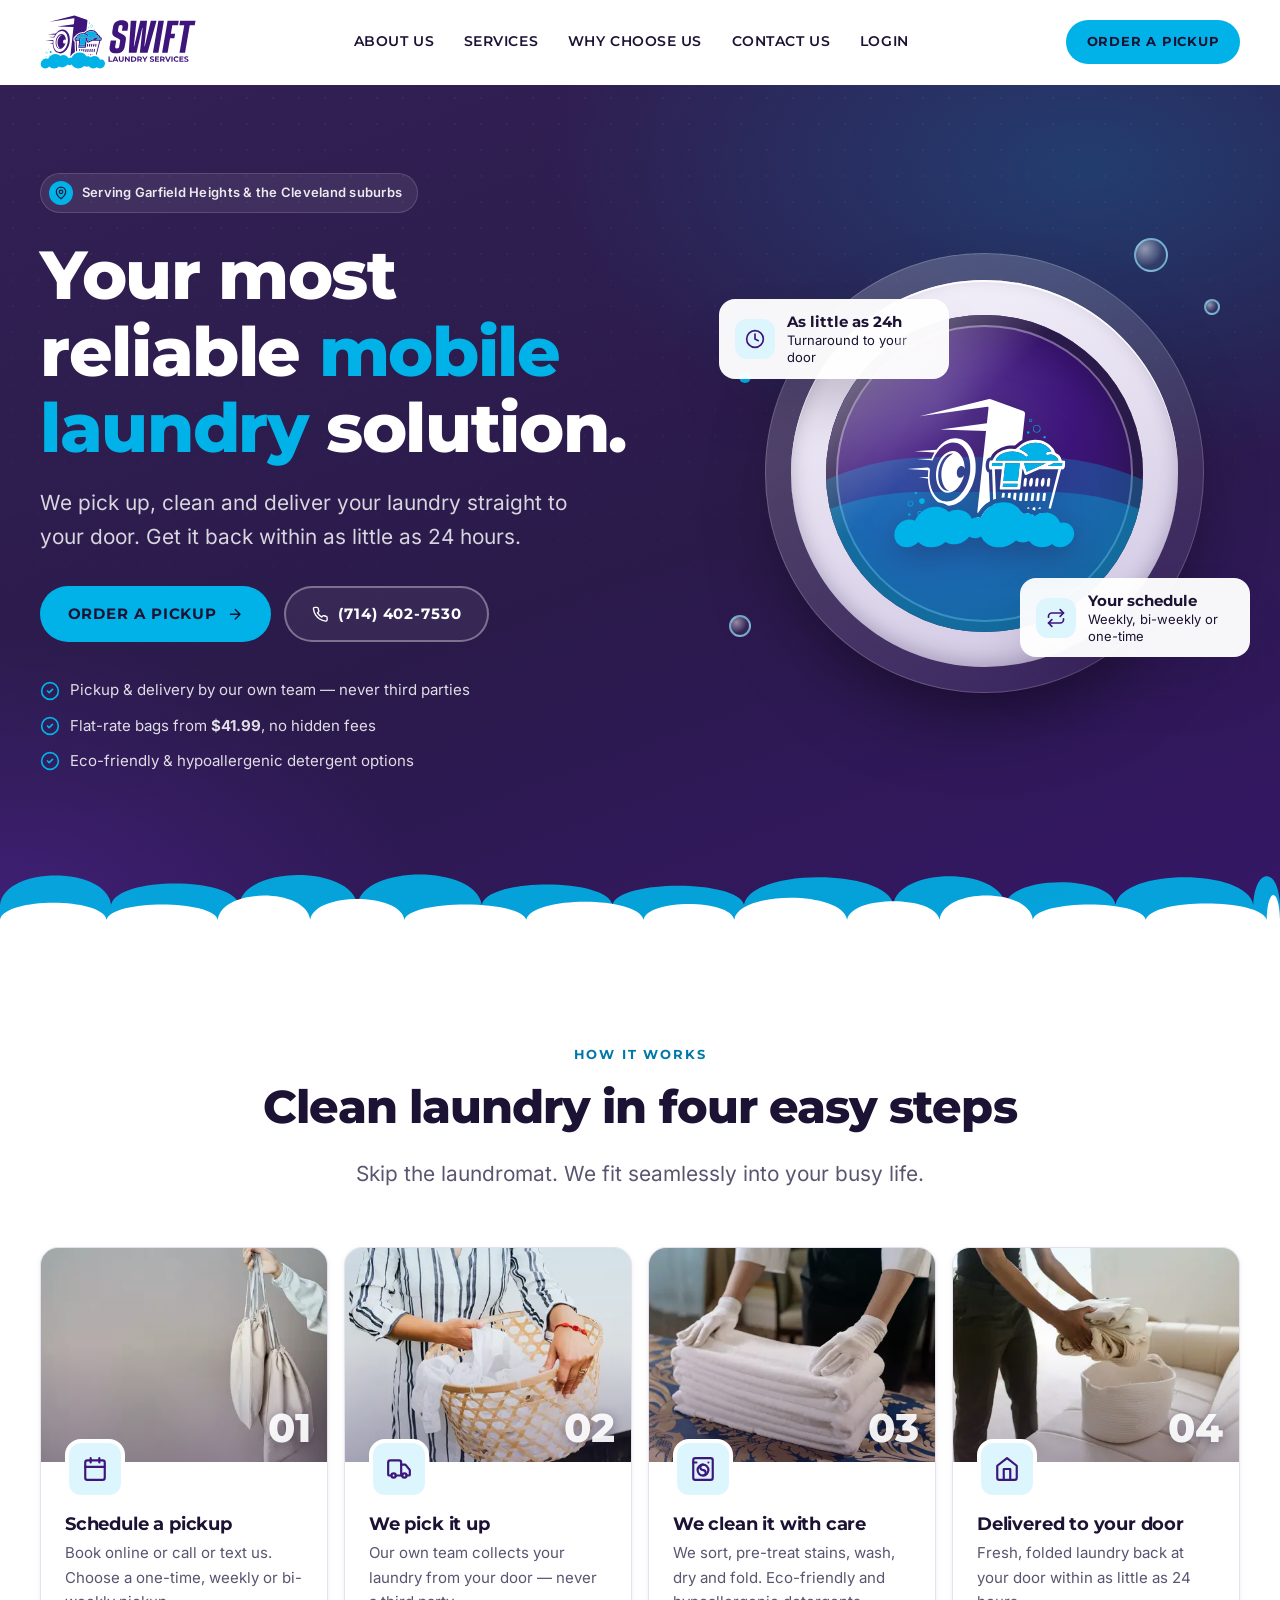
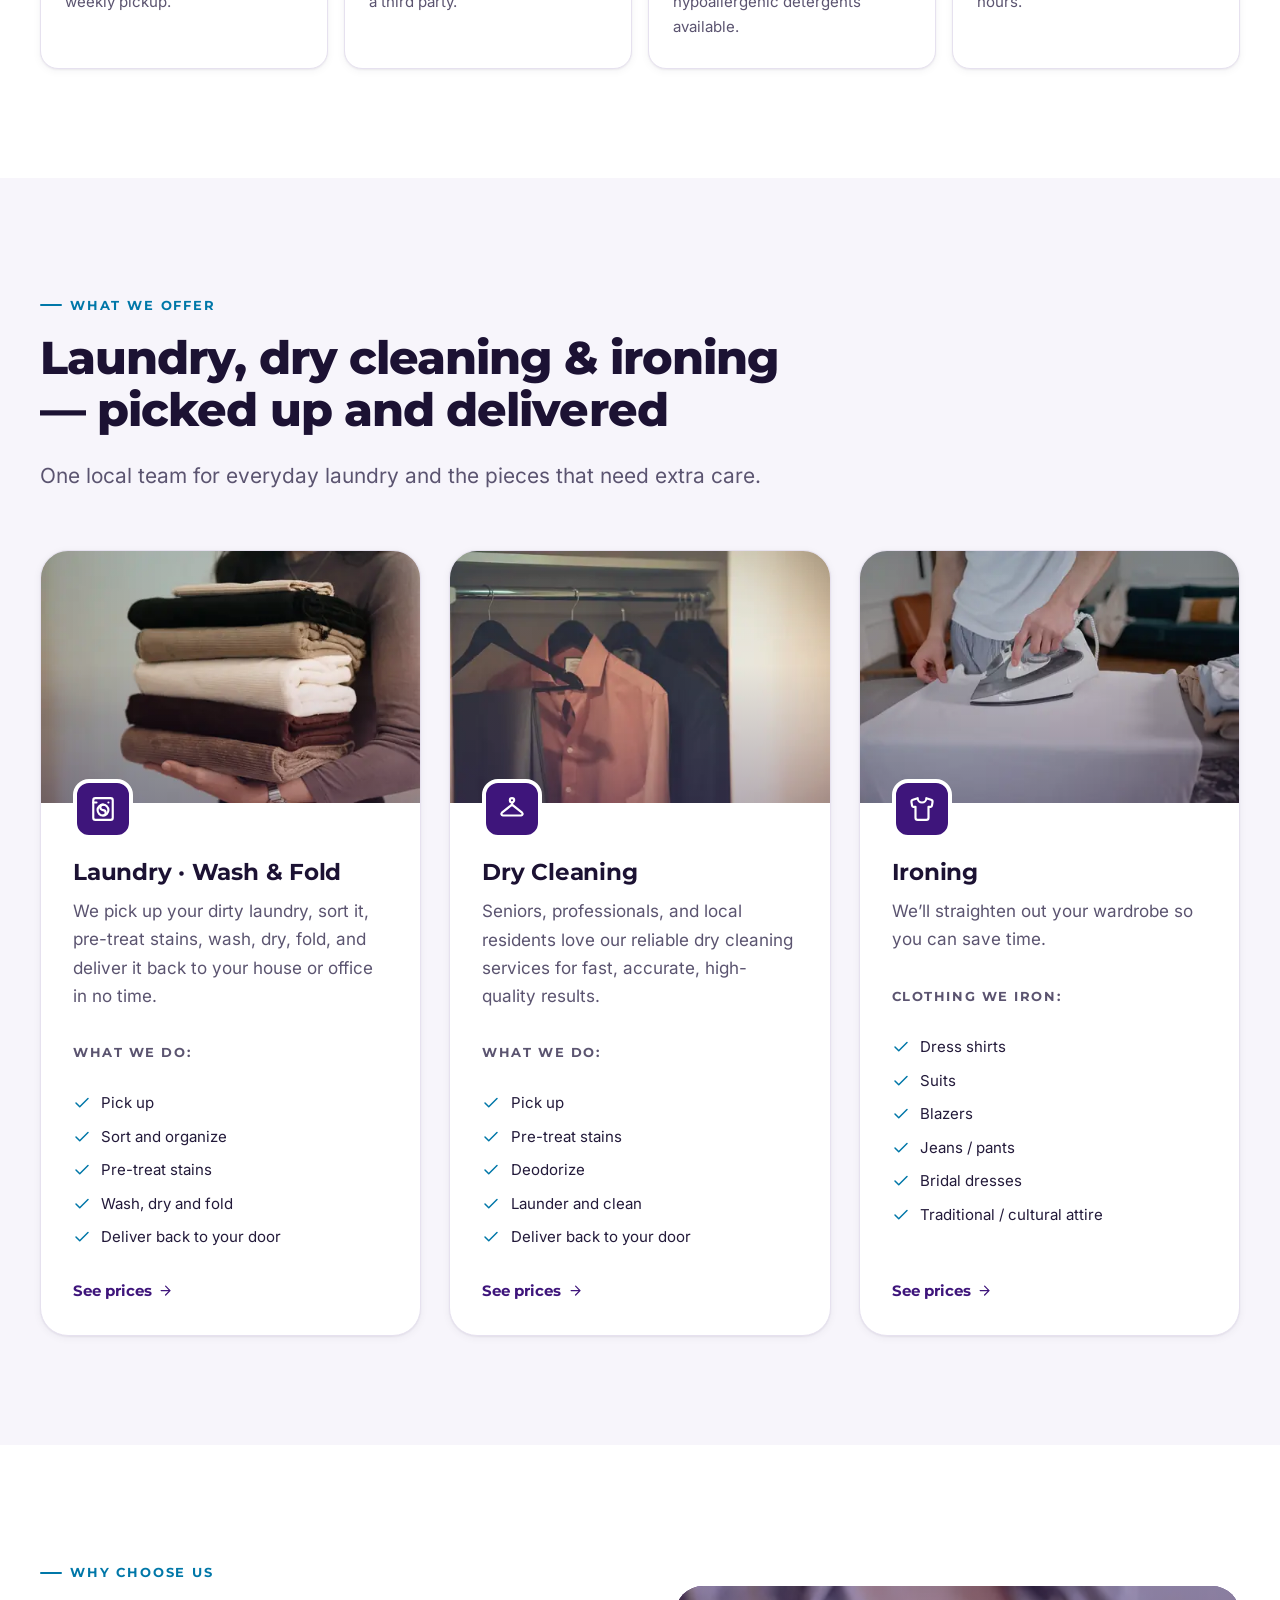
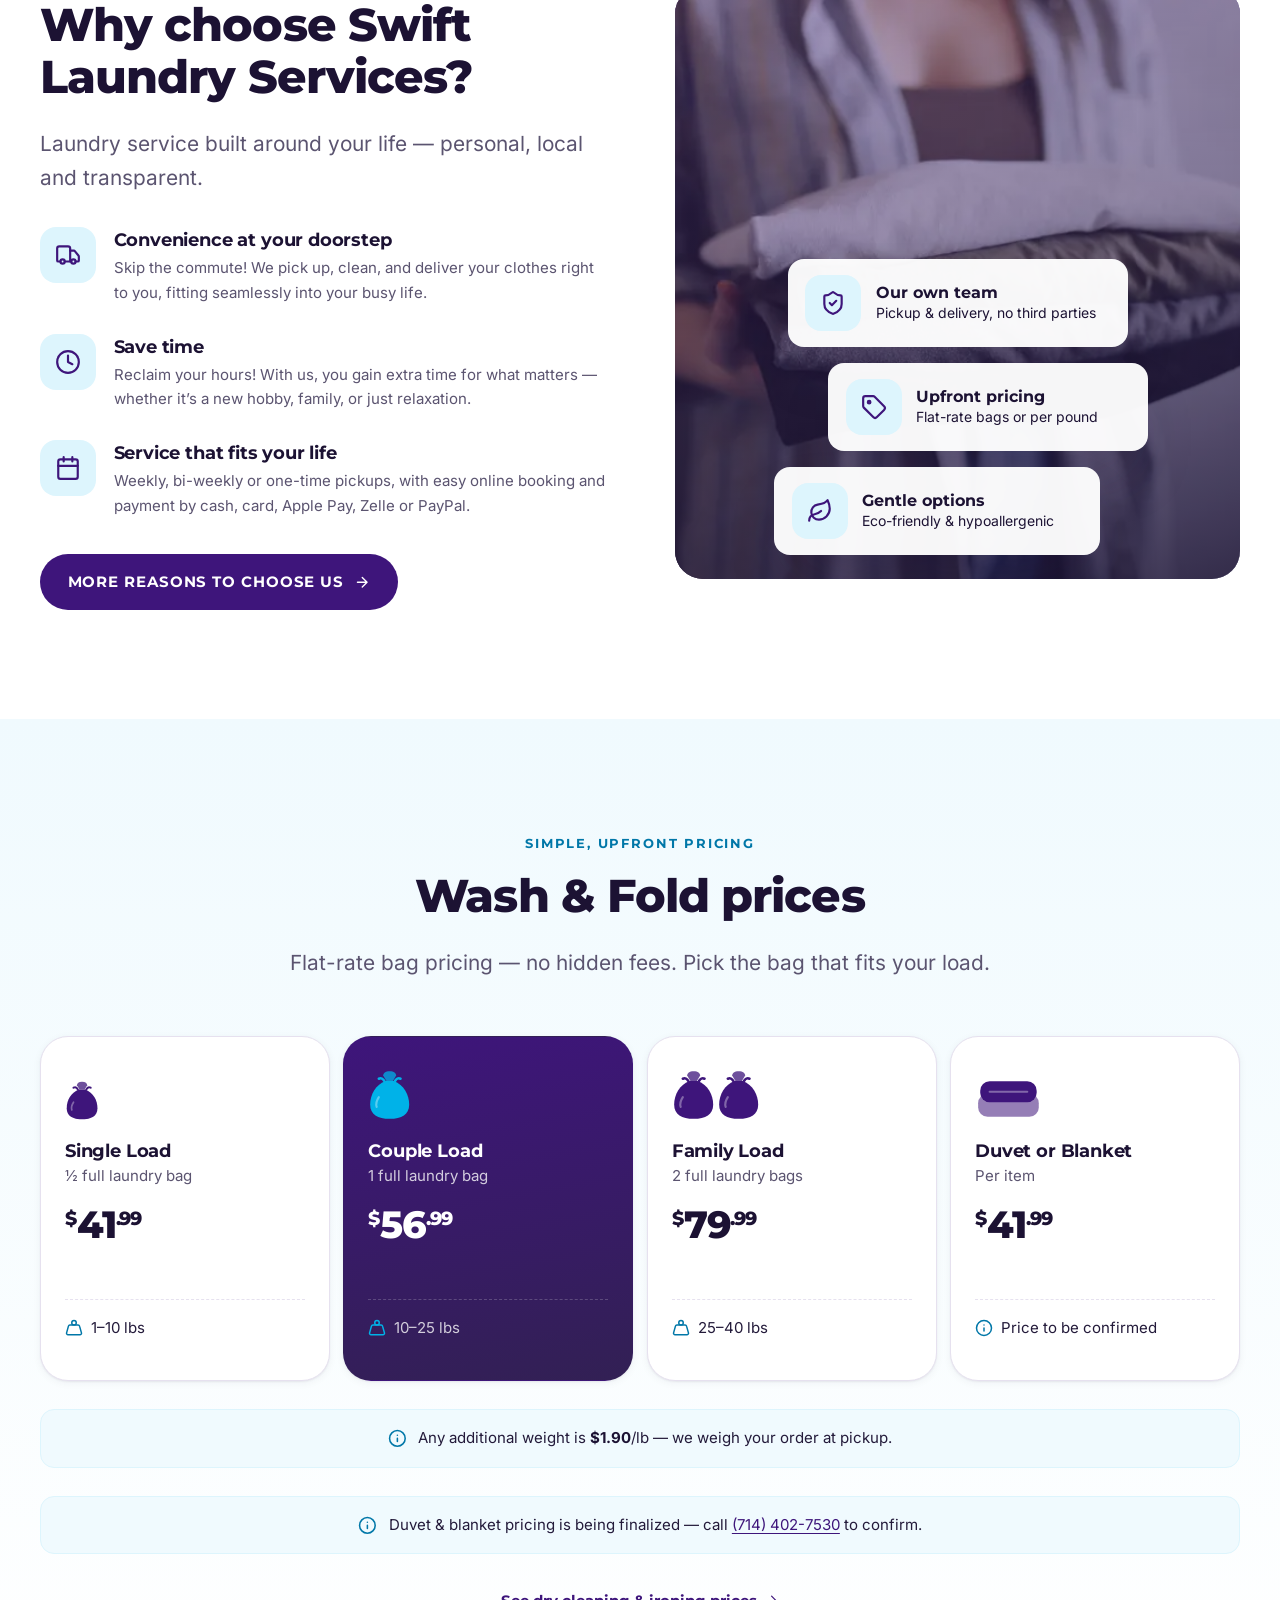
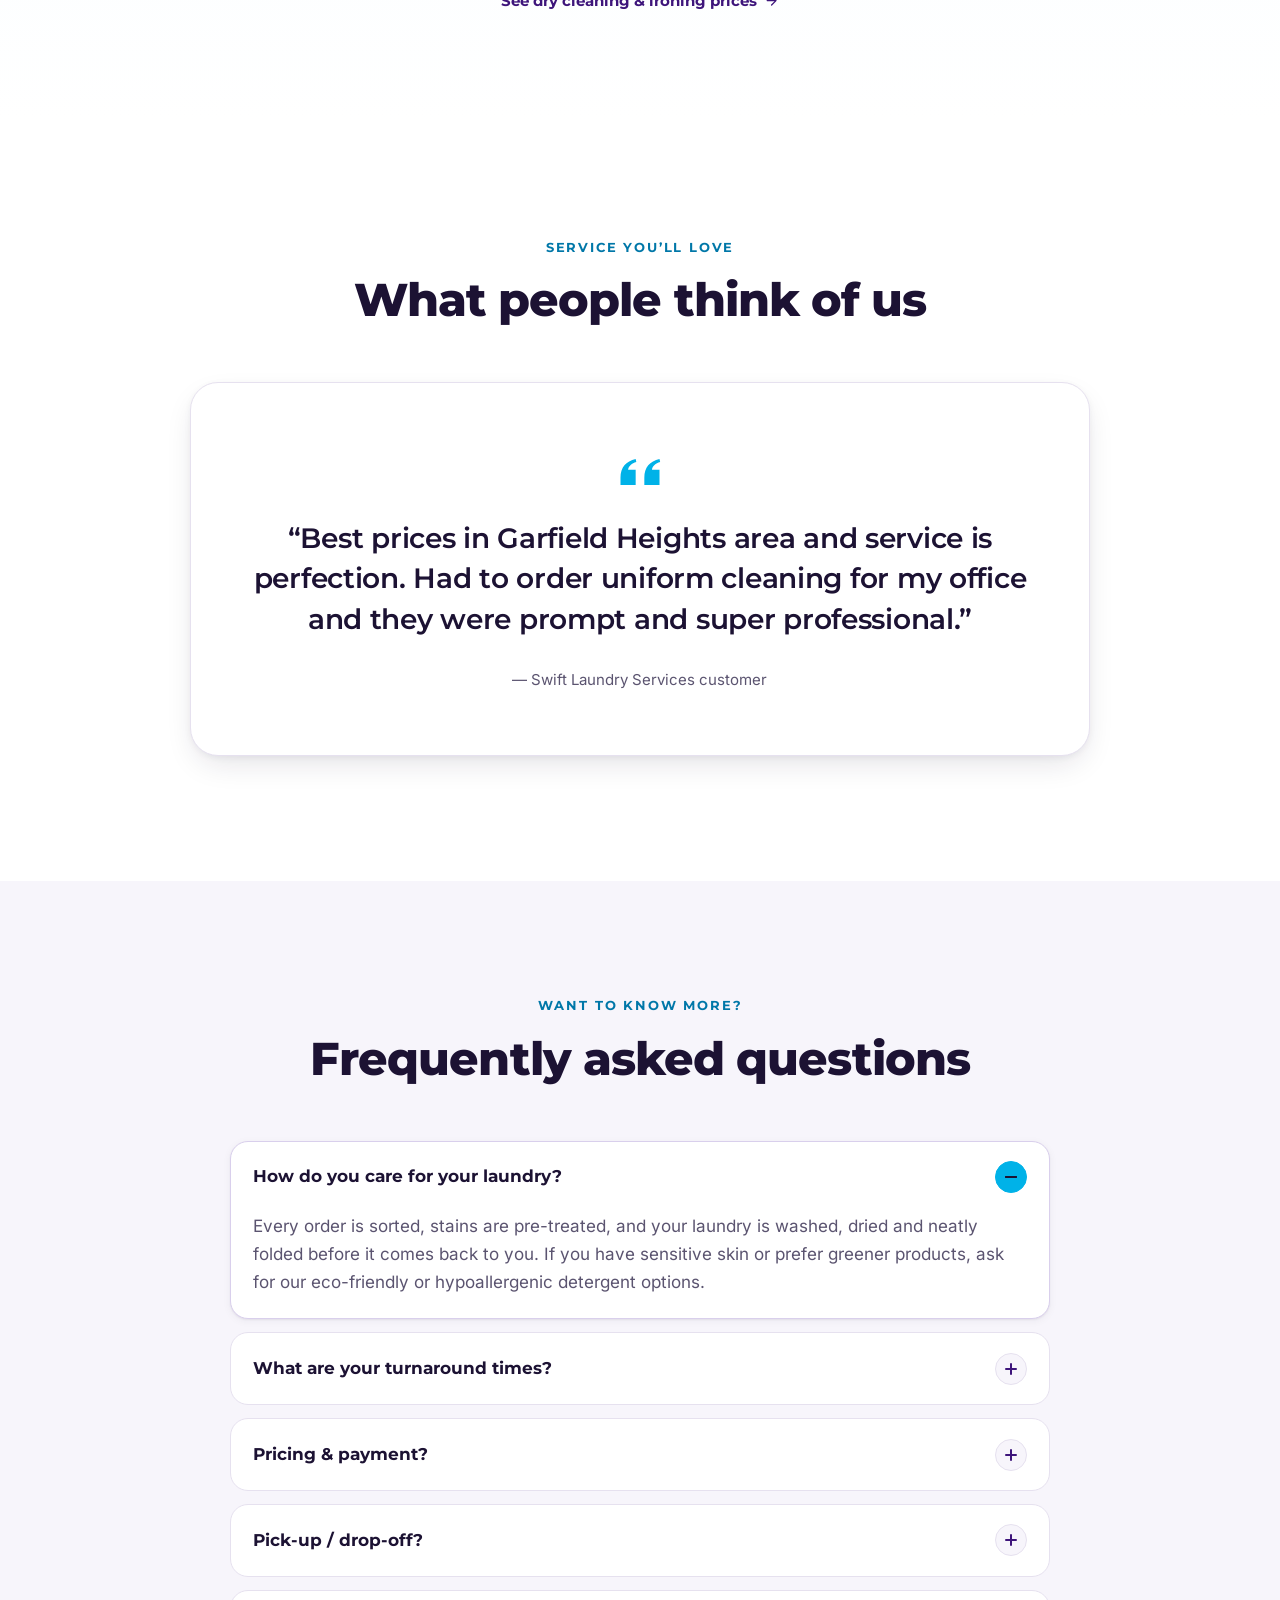
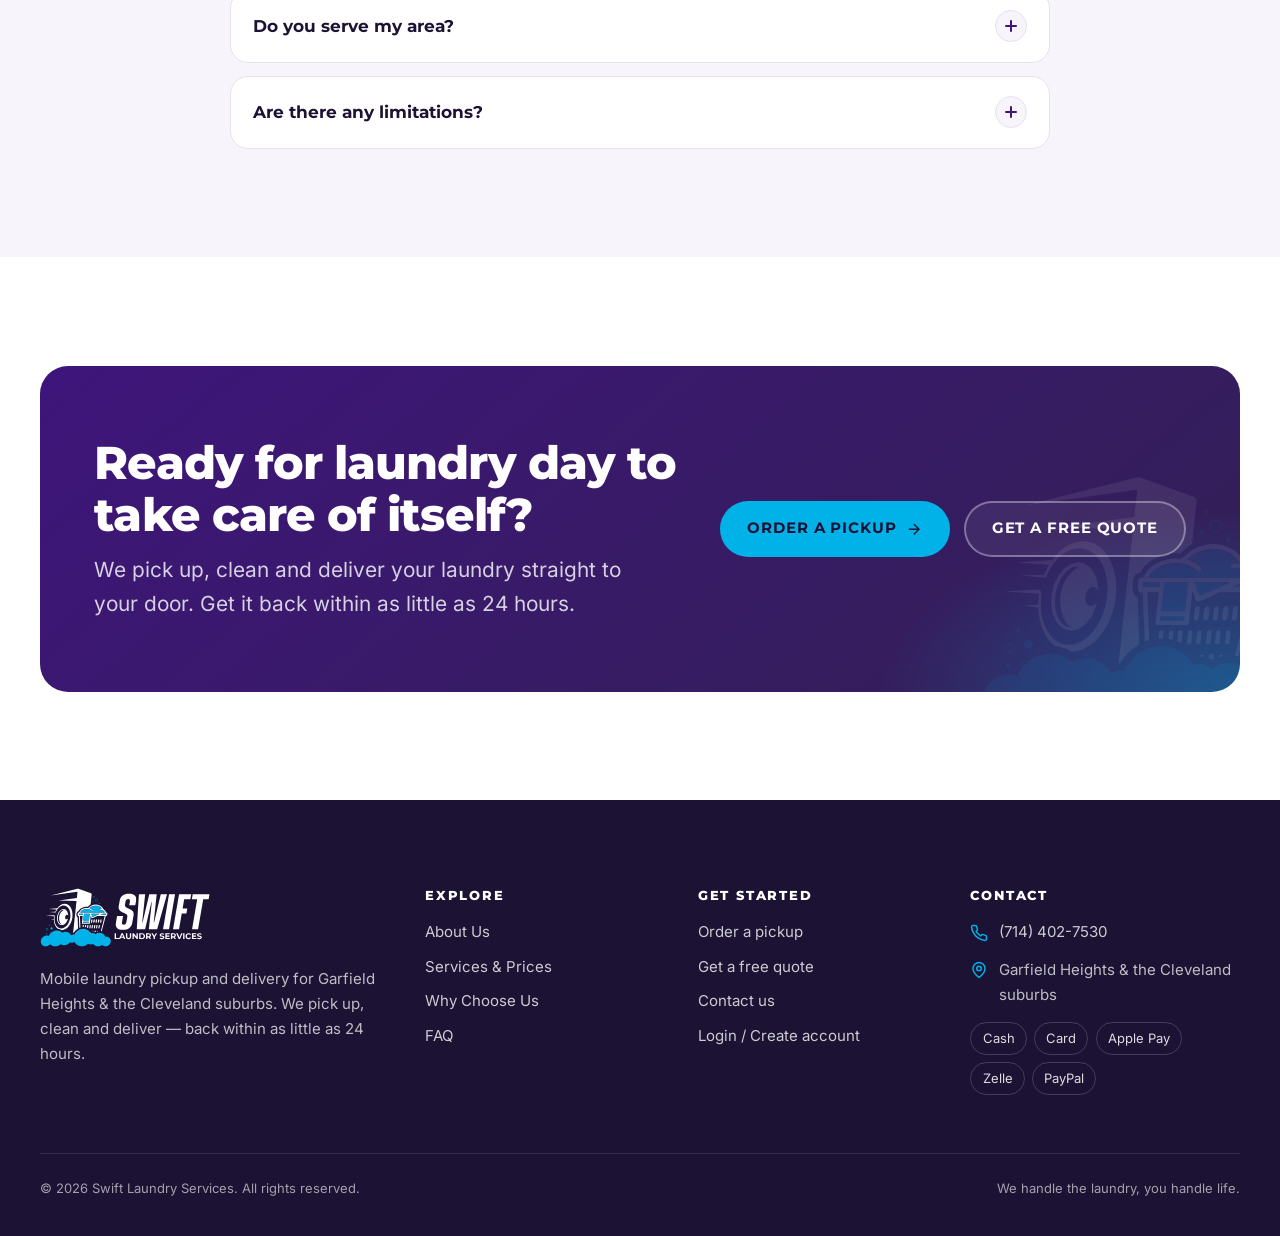
==== commit e329880f: "Add photography and a service-area map - 11 free-licence Pexels photos (WebP 480/800/1200 + JPG fall" ====
--- a/index.html
+++ b/index.html
@@ -161,29 +161,37 @@
       <p>Skip the laundromat. We fit seamlessly into your busy life.</p>
     </div>
     <ol class="steps">
-      <li class="step reveal" style="--d:0.0s">
-        <span class="step-num" data-num="01" aria-hidden="true"></span>
-        <span class="icon-badge"><svg class="icon" viewBox="0 0 24 24" aria-hidden="true" focusable="false"><rect width="18" height="18" x="3" y="4" rx="2"/><path d="M16 2v4M8 2v4M3 10h18"/></svg></span>
-        <h3>Schedule a pickup</h3>
-        <p>Book online or call or text us. Choose a one-time, weekly or bi-weekly pickup.</p>
+      <li class="step step--media reveal" style="--d:0.0s">
+        <div class="step-media"><picture class="photo "><source type="image/webp" srcset="assets/img/photos/photo-schedule-480.webp 480w, assets/img/photos/photo-schedule-800.webp 800w, assets/img/photos/photo-schedule-1200.webp 1200w" sizes="(min-width: 1024px) 280px, (min-width: 640px) 45vw, 92vw"><img src="assets/img/photos/photo-schedule-800.jpg" alt="Hand holding two clean canvas drawstring laundry bags against a soft grey wall" width="800" height="533" loading="lazy" decoding="async" style="object-position:72% 50%"></picture><span class="step-num" data-num="01" aria-hidden="true"></span></div>
+        <div class="step-body">
+          <span class="icon-badge"><svg class="icon" viewBox="0 0 24 24" aria-hidden="true" focusable="false"><rect width="18" height="18" x="3" y="4" rx="2"/><path d="M16 2v4M8 2v4M3 10h18"/></svg></span>
+          <h3>Schedule a pickup</h3>
+          <p>Book online or call or text us. Choose a one-time, weekly or bi-weekly pickup.</p>
+        </div>
       </li>
-      <li class="step reveal" style="--d:0.08s">
-        <span class="step-num" data-num="02" aria-hidden="true"></span>
-        <span class="icon-badge"><svg class="icon" viewBox="0 0 24 24" aria-hidden="true" focusable="false"><path d="M14 18V6a2 2 0 0 0-2-2H4a2 2 0 0 0-2 2v11a1 1 0 0 0 1 1h2"/><path d="M15 18H9"/><path d="M19 18h2a1 1 0 0 0 1-1v-3.65a1 1 0 0 0-.22-.62l-3.48-4.35A1 1 0 0 0 17.52 8H14"/><circle cx="17" cy="18" r="2"/><circle cx="7" cy="18" r="2"/></svg></span>
-        <h3>We pick it up</h3>
-        <p>Our own team collects your laundry from your door — never a third party.</p>
+      <li class="step step--media reveal" style="--d:0.08s">
+        <div class="step-media"><picture class="photo "><source type="image/webp" srcset="assets/img/photos/photo-pickup-480.webp 480w, assets/img/photos/photo-pickup-800.webp 800w, assets/img/photos/photo-pickup-1200.webp 1200w" sizes="(min-width: 1024px) 280px, (min-width: 640px) 45vw, 92vw"><img src="assets/img/photos/photo-pickup-800.jpg" alt="Person carrying a woven basket of fresh white laundry" width="800" height="533" loading="lazy" decoding="async" style="object-position:60% 50%"></picture><span class="step-num" data-num="02" aria-hidden="true"></span></div>
+        <div class="step-body">
+          <span class="icon-badge"><svg class="icon" viewBox="0 0 24 24" aria-hidden="true" focusable="false"><path d="M14 18V6a2 2 0 0 0-2-2H4a2 2 0 0 0-2 2v11a1 1 0 0 0 1 1h2"/><path d="M15 18H9"/><path d="M19 18h2a1 1 0 0 0 1-1v-3.65a1 1 0 0 0-.22-.62l-3.48-4.35A1 1 0 0 0 17.52 8H14"/><circle cx="17" cy="18" r="2"/><circle cx="7" cy="18" r="2"/></svg></span>
+          <h3>We pick it up</h3>
+          <p>Our own team collects your laundry from your door — never a third party.</p>
+        </div>
       </li>
-      <li class="step reveal" style="--d:0.16s">
-        <span class="step-num" data-num="03" aria-hidden="true"></span>
-        <span class="icon-badge"><svg class="icon" viewBox="0 0 24 24" aria-hidden="true" focusable="false"><path d="M3 6h3M17 6h.01"/><rect width="18" height="20" x="3" y="2" rx="2"/><circle cx="12" cy="13" r="5"/><path d="M12 18a2.5 2.5 0 0 0 0-5 2.5 2.5 0 0 1 0-5"/></svg></span>
-        <h3>We clean it with care</h3>
-        <p>We sort, pre-treat stains, wash, dry and fold. Eco-friendly and hypoallergenic detergents available.</p>
+      <li class="step step--media reveal" style="--d:0.16s">
+        <div class="step-media"><picture class="photo "><source type="image/webp" srcset="assets/img/photos/photo-care-480.webp 480w, assets/img/photos/photo-care-800.webp 800w, assets/img/photos/photo-care-1200.webp 1200w" sizes="(min-width: 1024px) 280px, (min-width: 640px) 45vw, 92vw"><img src="assets/img/photos/photo-care-800.jpg" alt="Gloved hands neatly folding a stack of crisp white towels" width="800" height="533" loading="lazy" decoding="async" style="object-position:50% 60%"></picture><span class="step-num" data-num="03" aria-hidden="true"></span></div>
+        <div class="step-body">
+          <span class="icon-badge"><svg class="icon" viewBox="0 0 24 24" aria-hidden="true" focusable="false"><path d="M3 6h3M17 6h.01"/><rect width="18" height="20" x="3" y="2" rx="2"/><circle cx="12" cy="13" r="5"/><path d="M12 18a2.5 2.5 0 0 0 0-5 2.5 2.5 0 0 1 0-5"/></svg></span>
+          <h3>We clean it with care</h3>
+          <p>We sort, pre-treat stains, wash, dry and fold. Eco-friendly and hypoallergenic detergents available.</p>
+        </div>
       </li>
-      <li class="step reveal" style="--d:0.24s">
-        <span class="step-num" data-num="04" aria-hidden="true"></span>
-        <span class="icon-badge"><svg class="icon" viewBox="0 0 24 24" aria-hidden="true" focusable="false"><path d="m3 9 9-7 9 7v11a2 2 0 0 1-2 2H5a2 2 0 0 1-2-2z"/><path d="M9 22V12h6v10"/></svg></span>
-        <h3>Delivered to your door</h3>
-        <p>Fresh, folded laundry back at your door within as little as 24 hours.</p>
+      <li class="step step--media reveal" style="--d:0.24s">
+        <div class="step-media"><picture class="photo "><source type="image/webp" srcset="assets/img/photos/photo-delivered-480.webp 480w, assets/img/photos/photo-delivered-800.webp 800w, assets/img/photos/photo-delivered-1200.webp 1200w" sizes="(min-width: 1024px) 280px, (min-width: 640px) 45vw, 92vw"><img src="assets/img/photos/photo-delivered-800.jpg" alt="Freshly folded laundry being placed into a basket at home" width="800" height="533" loading="lazy" decoding="async" style="object-position:35% 50%"></picture><span class="step-num" data-num="04" aria-hidden="true"></span></div>
+        <div class="step-body">
+          <span class="icon-badge"><svg class="icon" viewBox="0 0 24 24" aria-hidden="true" focusable="false"><path d="m3 9 9-7 9 7v11a2 2 0 0 1-2 2H5a2 2 0 0 1-2-2z"/><path d="M9 22V12h6v10"/></svg></span>
+          <h3>Delivered to your door</h3>
+          <p>Fresh, folded laundry back at your door within as little as 24 hours.</p>
+        </div>
       </li>
     </ol>
   </div>
@@ -197,24 +205,27 @@
       <p>One local team for everyday laundry and the pieces that need extra care.</p>
     </div>
     <div class="grid services-grid">
-      <article class="card card--lift reveal" id="wash-fold-card" style="--d:0.0s">
-        <span class="icon-badge icon-badge--purple"><svg class="icon" viewBox="0 0 24 24" aria-hidden="true" focusable="false"><path d="M3 6h3M17 6h.01"/><rect width="18" height="20" x="3" y="2" rx="2"/><circle cx="12" cy="13" r="5"/><path d="M12 18a2.5 2.5 0 0 0 0-5 2.5 2.5 0 0 1 0-5"/></svg></span>
+      <article class="card card--lift card--media reveal" id="wash-fold-card" style="--d:0.0s">
+        <div class="card-media"><picture class="photo "><source type="image/webp" srcset="assets/img/photos/photo-wash-fold-480.webp 480w, assets/img/photos/photo-wash-fold-800.webp 800w, assets/img/photos/photo-wash-fold-1200.webp 1200w" sizes="(min-width: 760px) 30vw, 92vw"><img src="assets/img/photos/photo-wash-fold-800.jpg" alt="Hands holding a neat stack of folded clothes in warm neutral tones" width="800" height="533" loading="lazy" decoding="async" style="object-position:50% 55%"></picture></div>
+        <span class="icon-badge icon-badge--purple icon-badge--float"><svg class="icon" viewBox="0 0 24 24" aria-hidden="true" focusable="false"><path d="M3 6h3M17 6h.01"/><rect width="18" height="20" x="3" y="2" rx="2"/><circle cx="12" cy="13" r="5"/><path d="M12 18a2.5 2.5 0 0 0 0-5 2.5 2.5 0 0 1 0-5"/></svg></span>
         <h3>Laundry · Wash &amp; Fold</h3>
         <p>We pick up your dirty laundry, sort it, pre-treat stains, wash, dry, fold, and deliver it back to your house or office in no time.</p>
         <p class="list-label">What we do:</p>
         <ul class="check-list"><li><svg class="icon" viewBox="0 0 24 24" aria-hidden="true" focusable="false"><path d="M20 6 9 17l-5-5"/></svg>Pick up</li><li><svg class="icon" viewBox="0 0 24 24" aria-hidden="true" focusable="false"><path d="M20 6 9 17l-5-5"/></svg>Sort and organize</li><li><svg class="icon" viewBox="0 0 24 24" aria-hidden="true" focusable="false"><path d="M20 6 9 17l-5-5"/></svg>Pre-treat stains</li><li><svg class="icon" viewBox="0 0 24 24" aria-hidden="true" focusable="false"><path d="M20 6 9 17l-5-5"/></svg>Wash, dry and fold</li><li><svg class="icon" viewBox="0 0 24 24" aria-hidden="true" focusable="false"><path d="M20 6 9 17l-5-5"/></svg>Deliver back to your door</li></ul>
         <a class="link-arrow" href="services.html#wash-fold">See prices <svg class="icon" viewBox="0 0 24 24" aria-hidden="true" focusable="false"><path d="M5 12h14M12 5l7 7-7 7"/></svg></a>
       </article>
-      <article class="card card--lift reveal" id="dry-cleaning-card" style="--d:0.08s">
-        <span class="icon-badge icon-badge--purple"><svg class="icon" viewBox="0 0 24 24" aria-hidden="true" focusable="false"><path d="M12 6a2 2 0 1 1 2-2c0 1.1-.9 1.5-2 2.5V8"/><path d="m12 8-9.3 7.4A1.5 1.5 0 0 0 3.6 18h16.8a1.5 1.5 0 0 0 .9-2.6Z"/></svg></span>
+      <article class="card card--lift card--media reveal" id="dry-cleaning-card" style="--d:0.08s">
+        <div class="card-media"><picture class="photo "><source type="image/webp" srcset="assets/img/photos/photo-dry-cleaning-480.webp 480w, assets/img/photos/photo-dry-cleaning-800.webp 800w, assets/img/photos/photo-dry-cleaning-1200.webp 1200w" sizes="(min-width: 760px) 30vw, 92vw"><img src="assets/img/photos/photo-dry-cleaning-800.jpg" alt="A suit and a pressed dress shirt hanging on hangers in a wardrobe" width="800" height="533" loading="lazy" decoding="async" style="object-position:50% 40%"></picture></div>
+        <span class="icon-badge icon-badge--purple icon-badge--float"><svg class="icon" viewBox="0 0 24 24" aria-hidden="true" focusable="false"><path d="M12 6a2 2 0 1 1 2-2c0 1.1-.9 1.5-2 2.5V8"/><path d="m12 8-9.3 7.4A1.5 1.5 0 0 0 3.6 18h16.8a1.5 1.5 0 0 0 .9-2.6Z"/></svg></span>
         <h3>Dry Cleaning</h3>
         <p>Seniors, professionals, and local residents love our reliable dry cleaning services for fast, accurate, high-quality results.</p>
         <p class="list-label">What we do:</p>
         <ul class="check-list"><li><svg class="icon" viewBox="0 0 24 24" aria-hidden="true" focusable="false"><path d="M20 6 9 17l-5-5"/></svg>Pick up</li><li><svg class="icon" viewBox="0 0 24 24" aria-hidden="true" focusable="false"><path d="M20 6 9 17l-5-5"/></svg>Pre-treat stains</li><li><svg class="icon" viewBox="0 0 24 24" aria-hidden="true" focusable="false"><path d="M20 6 9 17l-5-5"/></svg>Deodorize</li><li><svg class="icon" viewBox="0 0 24 24" aria-hidden="true" focusable="false"><path d="M20 6 9 17l-5-5"/></svg>Launder and clean</li><li><svg class="icon" viewBox="0 0 24 24" aria-hidden="true" focusable="false"><path d="M20 6 9 17l-5-5"/></svg>Deliver back to your door</li></ul>
         <a class="link-arrow" href="services.html#dry-cleaning">See prices <svg class="icon" viewBox="0 0 24 24" aria-hidden="true" focusable="false"><path d="M5 12h14M12 5l7 7-7 7"/></svg></a>
       </article>
-      <article class="card card--lift reveal" id="ironing-card" style="--d:0.16s">
-        <span class="icon-badge icon-badge--purple"><svg class="icon" viewBox="0 0 24 24" aria-hidden="true" focusable="false"><path d="M20.38 3.46 16 2a4 4 0 0 1-8 0L3.62 3.46a2 2 0 0 0-1.34 2.23l.58 3.47a1 1 0 0 0 .99.84H6v10c0 1.1.9 2 2 2h8a2 2 0 0 0 2-2V10h2.15a1 1 0 0 0 .99-.84l.58-3.47a2 2 0 0 0-1.34-2.23z"/></svg></span>
+      <article class="card card--lift card--media reveal" id="ironing-card" style="--d:0.16s">
+        <div class="card-media"><picture class="photo "><source type="image/webp" srcset="assets/img/photos/photo-ironing-480.webp 480w, assets/img/photos/photo-ironing-800.webp 800w, assets/img/photos/photo-ironing-1200.webp 1200w" sizes="(min-width: 760px) 30vw, 92vw"><img src="assets/img/photos/photo-ironing-800.jpg" alt="Person ironing a white shirt on an ironing board in a bright apartment" width="800" height="533" loading="lazy" decoding="async" style="object-position:40% 60%"></picture></div>
+        <span class="icon-badge icon-badge--purple icon-badge--float"><svg class="icon" viewBox="0 0 24 24" aria-hidden="true" focusable="false"><path d="M20.38 3.46 16 2a4 4 0 0 1-8 0L3.62 3.46a2 2 0 0 0-1.34 2.23l.58 3.47a1 1 0 0 0 .99.84H6v10c0 1.1.9 2 2 2h8a2 2 0 0 0 2-2V10h2.15a1 1 0 0 0 .99-.84l.58-3.47a2 2 0 0 0-1.34-2.23z"/></svg></span>
         <h3>Ironing</h3>
         <p>We’ll straighten out your wardrobe so you can save time.</p>
         <p class="list-label">Clothing we iron:</p>
@@ -238,9 +249,9 @@
       </div>
       <a class="btn btn--purple" href="why-choose-us.html" style="margin-top:2.25rem">More reasons to choose us <svg class="icon icon--arrow" viewBox="0 0 24 24" aria-hidden="true" focusable="false"><path d="M5 12h14M12 5l7 7-7 7"/></svg></a>
     </div>
-    <div class="why-panel reveal" aria-hidden="true">
-      <div class="stack">
-        <img class="mark" src="assets/img/logo-mark-white.svg" alt="" width="136" height="112" loading="lazy">
+    <div class="why-panel why-panel--photo reveal">
+      <picture class="photo why-photo"><source type="image/webp" srcset="assets/img/photos/photo-folded-shirts-480.webp 480w, assets/img/photos/photo-folded-shirts-800.webp 800w, assets/img/photos/photo-folded-shirts-1200.webp 1200w" sizes="(min-width: 960px) 560px, 92vw"><img src="assets/img/photos/photo-folded-shirts-800.jpg" alt="Close-up of hands holding a stack of neatly folded shirts" width="800" height="533" loading="lazy" decoding="async" style="object-position:50% 50%"></picture>
+      <div class="stack" aria-hidden="true">
         <div class="mini-card"><span class="icon-badge"><svg class="icon" viewBox="0 0 24 24" aria-hidden="true" focusable="false"><path d="M20 13c0 5-3.5 7.5-7.66 8.95a1 1 0 0 1-.67-.01C7.5 20.5 4 18 4 13V6a1 1 0 0 1 1-1c2 0 4.5-1.2 6.24-2.72a1.17 1.17 0 0 1 1.52 0C14.51 3.81 17 5 19 5a1 1 0 0 1 1 1z"/><path d="m9 12 2 2 4-4"/></svg></span><span><strong>Our own team</strong>Pickup &amp; delivery, no third parties</span></div>
         <div class="mini-card"><span class="icon-badge"><svg class="icon" viewBox="0 0 24 24" aria-hidden="true" focusable="false"><path d="M12.59 2.59A2 2 0 0 0 11.17 2H4a2 2 0 0 0-2 2v7.17a2 2 0 0 0 .59 1.42l8.7 8.7a2.43 2.43 0 0 0 3.42 0l6.58-6.58a2.43 2.43 0 0 0 0-3.42z"/><circle cx="7.5" cy="7.5" r="1.2"/></svg></span><span><strong>Upfront pricing</strong>Flat-rate bags or per pound</span></div>
         <div class="mini-card"><span class="icon-badge"><svg class="icon" viewBox="0 0 24 24" aria-hidden="true" focusable="false"><path d="M11 20A7 7 0 0 1 9.8 6.1C15.5 5 17 4.48 19 2c1 2 2 4.18 2 8 0 5.5-4.78 10-10 10Z"/><path d="M2 21c0-3 1.85-5.36 5.08-6C9.5 14.52 12 13 13 12"/></svg></span><span><strong>Gentle options</strong>Eco-friendly &amp; hypoallergenic</span></div>
--- a/assets/css/styles.css
+++ b/assets/css/styles.css
@@ -781,3 +781,73 @@
 }
 .feature-row:nth-child(even) .visual { background: linear-gradient(150deg, var(--brand-purple), var(--brand-deep)); }
 .feature-row:nth-child(even) .visual .icon { color: var(--brand-cyan); }
+
+/* ==========================================================================
+   Photography (v1.1)
+   ========================================================================== */
+.photo { display: block; position: relative; width: 100%; height: 100%; overflow: hidden; background: var(--purple-100); }
+.photo img { display: block; width: 100%; height: 100%; object-fit: cover; transition: transform .8s var(--ease); }
+.photo::after { /* subtle brand grade for a cohesive look */
+  content: ""; position: absolute; inset: 0; pointer-events: none;
+  background: linear-gradient(180deg, rgba(0,178,232,.06) 0%, rgba(50,32,84,0) 45%, rgba(50,32,84,.28) 100%);
+}
+@media (prefers-reduced-motion: no-preference) {
+  .step--media:hover .photo img, .card--media:hover .photo img, .feature-row:hover .photo img { transform: scale(1.04); }
+}
+
+/* How-it-works steps with photos */
+.step--media { padding: 0; overflow: hidden; display: flex; flex-direction: column; }
+.step-media { position: relative; aspect-ratio: 4 / 3; }
+.step--media .step-num { top: auto; bottom: .9rem; right: 1rem; z-index: 1; color: rgba(255,255,255,.92); text-shadow: 0 2px 12px rgba(28,18,51,.45); }
+.step-body { position: relative; padding: 0 1.5rem 1.75rem; }
+.step-body .icon-badge { margin-top: -28px; position: relative; z-index: 1; border: 4px solid var(--white); width: 60px; height: 60px; box-sizing: border-box; }
+.step--media h3 { margin-top: .9rem; }
+
+/* Service cards with photos */
+.card--media { padding-top: 0; overflow: hidden; }
+.card-media {
+  position: relative; aspect-ratio: 3 / 2;
+  margin: 0 calc(-1 * clamp(1.5rem, 1.2rem + 1vw, 2.25rem));
+}
+.icon-badge--float { margin-top: -28px; position: relative; z-index: 1; border: 4px solid var(--white); width: 60px; height: 60px; box-sizing: border-box; }
+.card--media h3 { margin-top: 1rem; }
+
+/* Home "why" panel with photo background */
+.why-panel--photo { padding: 1.5rem; }
+.why-panel--photo .why-photo { position: absolute; inset: 0; z-index: -2; }
+.why-panel--photo::before { z-index: -1; inset: 0; background: linear-gradient(160deg, rgba(62,21,123,.35) 0%, rgba(50,32,84,.55) 55%, rgba(28,18,51,.85) 100%); }
+.why-panel--photo .photo::after { display: none; }
+.why-panel--photo .stack { align-self: end; }
+
+/* Framed photos (about) */
+.photo-frame { position: relative; margin: 0; border-radius: var(--radius-lg); overflow: hidden; aspect-ratio: 5 / 4; box-shadow: var(--shadow); }
+.photo-frame--sm { aspect-ratio: 16 / 10; }
+.photo-chip {
+  display: inline-flex; align-items: center; gap: .7rem; padding: .7rem .95rem; border-radius: 14px;
+  background: rgba(255,255,255,.96); color: var(--ink); box-shadow: var(--shadow-lg); font-size: .8125rem; line-height: 1.3;
+}
+.photo-chip strong { display: block; font-family: var(--font-display); font-size: .95rem; }
+.photo-chip .icon { color: var(--brand-purple); width: 22px; height: 22px; }
+.photo-frame .photo-chip { position: absolute; left: 1rem; bottom: 1rem; z-index: 1; max-width: calc(100% - 2rem); }
+
+/* Why-choose-us rows with photos */
+.feature-row .visual--photo { position: relative; overflow: hidden; padding: 0; background: var(--purple-100); }
+.feature-row .visual--photo .visual-icon {
+  position: absolute; left: .85rem; bottom: .85rem; z-index: 1; display: grid; place-items: center; width: 48px; height: 48px; border-radius: 14px;
+  background: rgba(255,255,255,.95); box-shadow: var(--shadow);
+}
+.feature-row .visual--photo .visual-icon .icon { width: 24px; height: 24px; stroke-width: 2; color: var(--brand-purple); }
+.feature-row:nth-child(even) .visual--photo { background: var(--purple-100); }
+
+/* ---------- Service-area map ---------- */
+.section--map { padding-top: 0; }
+.map-card { margin: 0; }
+.map-frame {
+  position: relative; border-radius: var(--radius-lg); overflow: hidden; aspect-ratio: 4 / 3;
+  background: var(--purple-50); border: 1px solid var(--line); box-shadow: var(--shadow);
+}
+@media (min-width: 760px) { .map-frame { aspect-ratio: 21 / 9; } }
+.map-frame iframe { position: absolute; inset: 0; width: 100%; height: 100%; border: 0; filter: saturate(.85); }
+.map-caption { display: flex; flex-wrap: wrap; gap: 1rem; align-items: center; justify-content: space-between; margin-top: 1rem; }
+.map-chip { box-shadow: var(--shadow-sm); border: 1px solid var(--line); }
+@media (max-width: 599px) { .step-media { aspect-ratio: 16 / 10; } .card-media { aspect-ratio: 16 / 10; } }
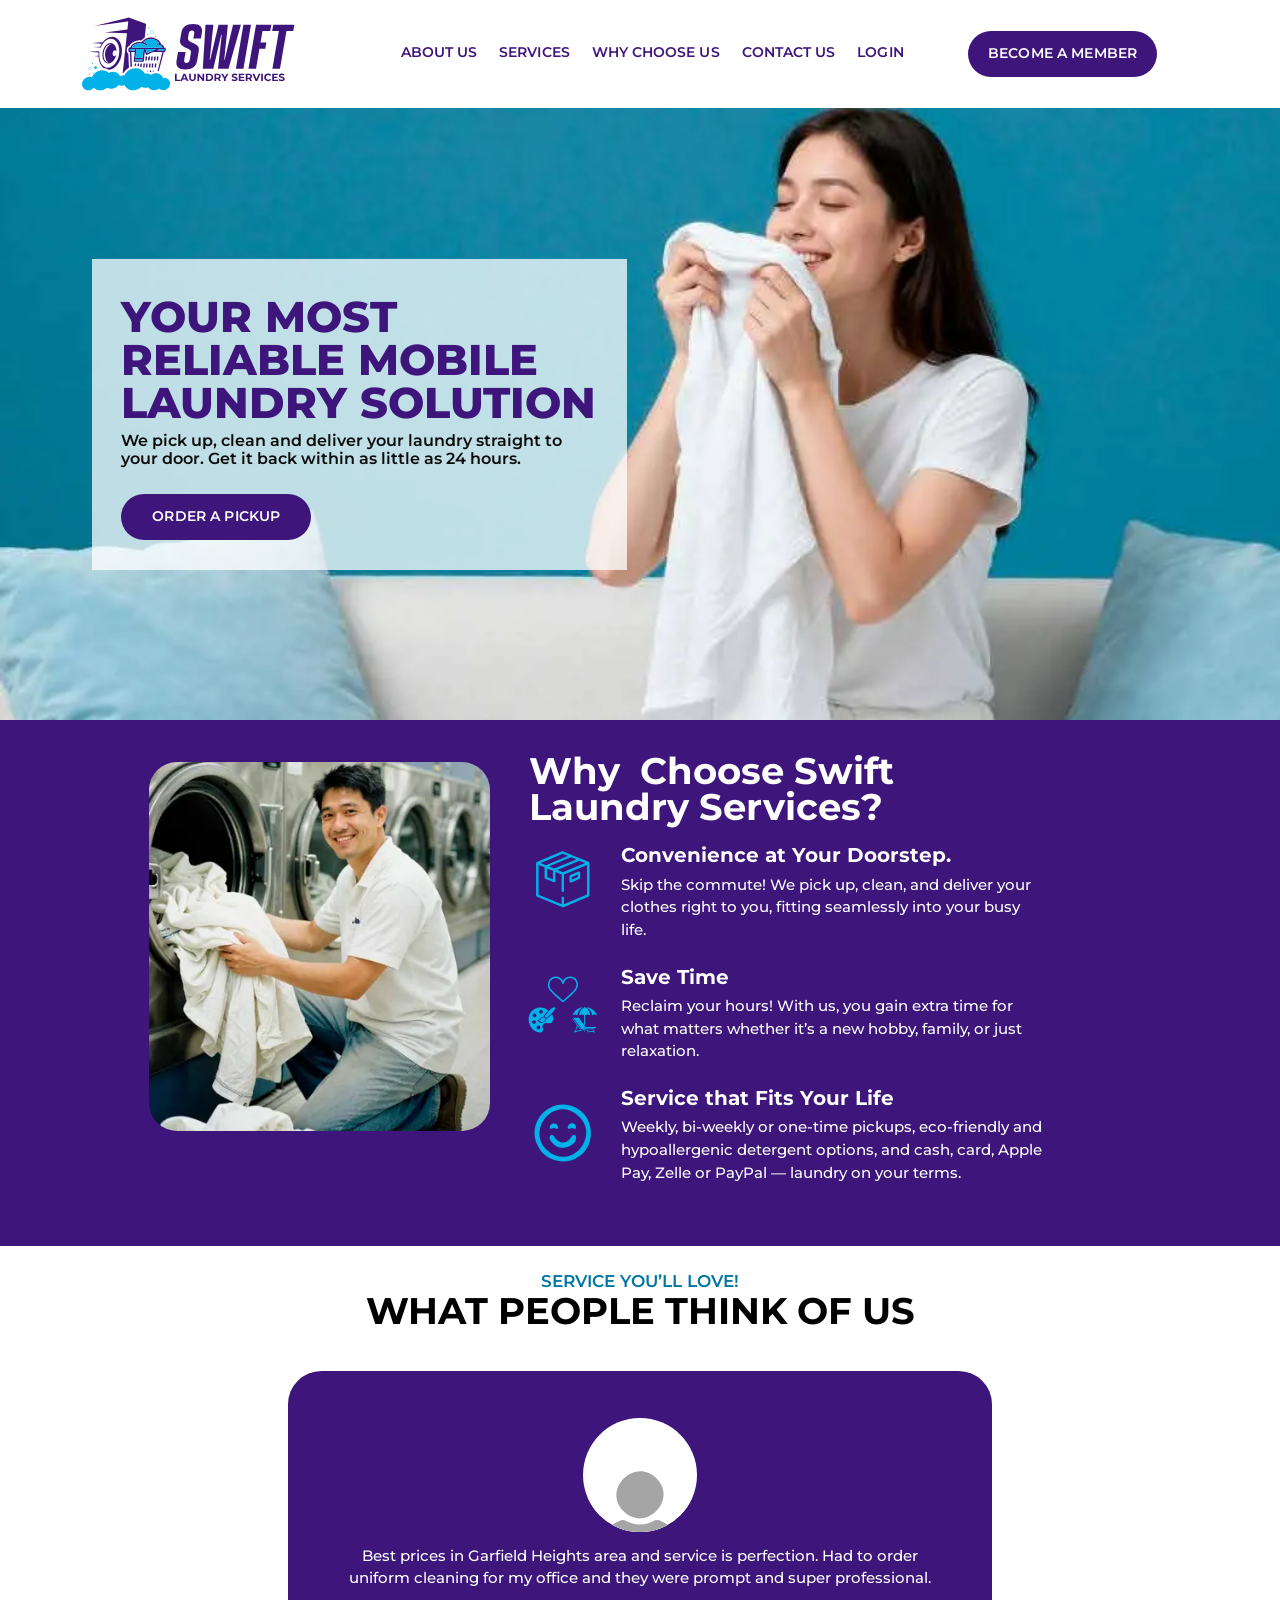
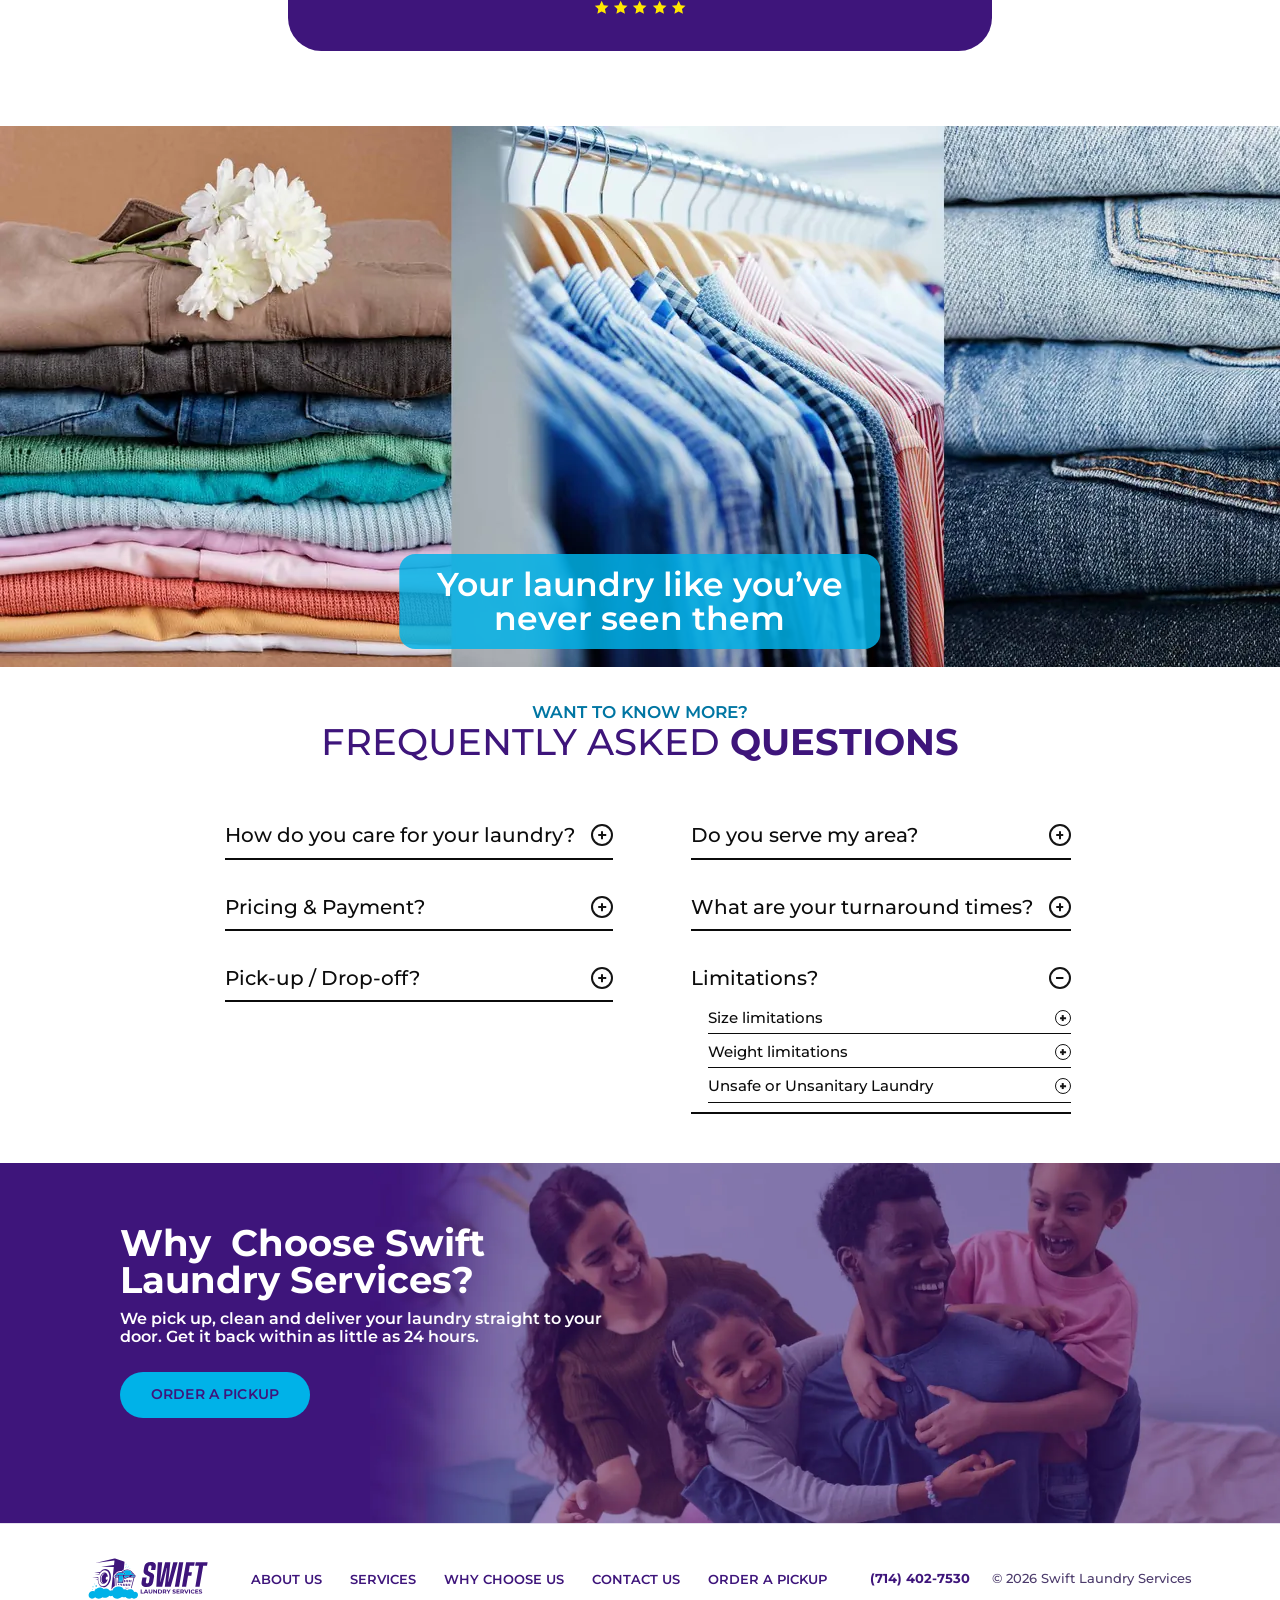
==== commit 2ef35000: "Match owner's PDF design: layout, PDF imagery, verbatim copy, extra services" ====
--- a/index.html
+++ b/index.html
@@ -6,7 +6,7 @@
 <title>Swift Laundry Services | Mobile Laundry Pickup & Delivery in Garfield Heights</title>
 <meta name="description" content="Mobile laundry pickup and delivery in Garfield Heights and the Cleveland suburbs. We pick up, clean and deliver your laundry — back within as little as 24 hours.">
 <link rel="canonical" href="https://swift-laundry-services.github.io/website/">
-<meta name="theme-color" content="#322054">
+<meta name="theme-color" content="#3E157B">
 <meta property="og:type" content="website">
 <meta property="og:site_name" content="Swift Laundry Services">
 <meta property="og:title" content="Swift Laundry Services | Mobile Laundry Pickup & Delivery in Garfield Heights">
@@ -25,9 +25,7 @@
 <link rel="apple-touch-icon" href="assets/img/apple-touch-icon.png">
 <link rel="manifest" href="site.webmanifest">
 <link rel="preload" href="assets/fonts/montserrat-latin-var.woff2" as="font" type="font/woff2" crossorigin>
-<link rel="preload" href="assets/fonts/inter-latin-var.woff2" as="font" type="font/woff2" crossorigin>
 <link rel="stylesheet" href="assets/css/styles.css">
-<script>document.documentElement.classList.add("js")</script>
 <script type="application/ld+json">
 {
   "@context": "https://schema.org",
@@ -78,320 +76,168 @@
 }
 </script>
 </head>
-<body class="has-mobile-bar">
+<body>
 <a class="skip-link" href="#main">Skip to content</a>
-<header class="site-header">
-  <div class="container header-inner">
+<header class="site-header site-header--home">
+  <div class="bar">
     <a class="brand" href="index.html" aria-label="Swift Laundry Services — home">
-      <img src="assets/img/logo.svg" alt="Swift Laundry Services" width="156" height="54">
+      <img src="assets/img/logo.svg" alt="Swift Laundry Services" width="324" height="112" data-logo>
     </a>
     <nav class="primary-nav" aria-label="Main">
       <ul class="nav-list">
-          <li><a class="nav-link" href="about.html">About Us</a></li>
-          <li><a class="nav-link" href="services.html">Services</a></li>
-          <li><a class="nav-link" href="why-choose-us.html">Why Choose Us</a></li>
-          <li><a class="nav-link" href="contact.html">Contact Us</a></li>
-          <li><a class="nav-link" href="login.html">Login</a></li>
+        <li><a href="about.html">About Us</a></li>
+        <li><a href="services.html">Services</a></li>
+        <li><a href="why-choose-us.html">Why Choose Us</a></li>
+        <li><a href="contact.html">Contact Us</a></li>
+        <li><a href="login.html">Login</a></li>
       </ul>
     </nav>
-    <div class="header-actions">
-      <a class="icon-btn header-call" href="tel:+17144027530" data-href="tel" aria-label="Call us on (714) 402-7530"><svg class="icon" viewBox="0 0 24 24" aria-hidden="true" focusable="false"><path d="M22 16.92v3a2 2 0 0 1-2.18 2 19.79 19.79 0 0 1-8.63-3.07 19.5 19.5 0 0 1-6-6 19.79 19.79 0 0 1-3.07-8.67A2 2 0 0 1 4.11 2h3a2 2 0 0 1 2 1.72c.13.96.36 1.9.7 2.81a2 2 0 0 1-.45 2.11L8.09 9.91a16 16 0 0 0 6 6l1.27-1.27a2 2 0 0 1 2.11-.45c.91.34 1.85.57 2.81.7A2 2 0 0 1 22 16.92z"/></svg></a>
-      <a class="btn btn--primary btn--sm header-cta" href="order.html">Order a pickup</a>
-      <button class="icon-btn nav-toggle" type="button" aria-expanded="false" aria-controls="mobile-nav" aria-label="Open menu">
-        <svg class="icon icon-menu" viewBox="0 0 24 24" aria-hidden="true" focusable="false"><path d="M4 6h16M4 12h16M4 18h16"/></svg>
-        <svg class="icon icon-close" viewBox="0 0 24 24" aria-hidden="true" focusable="false"><path d="M18 6 6 18M6 6l12 12"/></svg>
-      </button>
-    </div>
-  </div>
-  <nav class="mobile-nav" id="mobile-nav" aria-label="Mobile" hidden>
-    <ul>
-      <li><a href="about.html">About Us<svg class="icon" viewBox="0 0 24 24" aria-hidden="true" focusable="false"><path d="M5 12h14M12 5l7 7-7 7"/></svg></a></li>
-      <li><a href="services.html">Services<svg class="icon" viewBox="0 0 24 24" aria-hidden="true" focusable="false"><path d="M5 12h14M12 5l7 7-7 7"/></svg></a></li>
-      <li><a href="why-choose-us.html">Why Choose Us<svg class="icon" viewBox="0 0 24 24" aria-hidden="true" focusable="false"><path d="M5 12h14M12 5l7 7-7 7"/></svg></a></li>
-      <li><a href="contact.html">Contact Us<svg class="icon" viewBox="0 0 24 24" aria-hidden="true" focusable="false"><path d="M5 12h14M12 5l7 7-7 7"/></svg></a></li>
-      <li><a href="login.html">Login<svg class="icon" viewBox="0 0 24 24" aria-hidden="true" focusable="false"><path d="M5 12h14M12 5l7 7-7 7"/></svg></a></li>
-    </ul>
-    <a class="btn btn--primary" href="order.html">Order a pickup</a>
-    <a class="btn btn--outline" href="tel:+17144027530" data-href="tel"><svg class="icon" viewBox="0 0 24 24" aria-hidden="true" focusable="false"><path d="M22 16.92v3a2 2 0 0 1-2.18 2 19.79 19.79 0 0 1-8.63-3.07 19.5 19.5 0 0 1-6-6 19.79 19.79 0 0 1-3.07-8.67A2 2 0 0 1 4.11 2h3a2 2 0 0 1 2 1.72c.13.96.36 1.9.7 2.81a2 2 0 0 1-.45 2.11L8.09 9.91a16 16 0 0 0 6 6l1.27-1.27a2 2 0 0 1 2.11-.45c.91.34 1.85.57 2.81.7A2 2 0 0 1 22 16.92z"/></svg><span data-bind="phone">(714) 402-7530</span></a>
-  </nav>
+    <a class="btn btn--purple header-member" href="login.html#create">Become a member</a>
+    <button class="menu-toggle" type="button" aria-expanded="false" aria-controls="site-menu" aria-label="Open menu">
+      <svg class="i-open" viewBox="0 0 22 16" aria-hidden="true" focusable="false"><path d="M0 1h22M0 8h22M0 15h22" stroke="currentColor" stroke-width="2"/></svg>
+      <svg class="i-close" viewBox="0 0 22 22" aria-hidden="true" focusable="false"><path d="M3 3l16 16M19 3 3 19" stroke="currentColor" stroke-width="2.2"/></svg>
+    </button>
+    <nav class="menu-panel" id="site-menu" aria-label="Menu" hidden>
+      <ul>
+        <li class="menu-main"><a href="about.html">About Us</a></li>
+        <li class="menu-main"><a href="services.html">Services</a></li>
+        <li class="menu-main"><a href="why-choose-us.html">Why Choose Us</a></li>
+        <li class="menu-main"><a href="contact.html">Contact Us</a></li>
+        <li><a href="login.html">Login / Create account</a></li>
+        <li><a href="order.html">Order a pickup</a></li>
+        <li><a href="tel:+17144027530" data-href="tel">Call <span data-bind="phone">(714) 402-7530</span></a></li>
+      </ul>
+      <a class="btn btn--cyan" href="login.html#create">Become a member</a>
+    </nav>
+  </div>
 </header>
 <main id="main">
-<section class="hero on-dark" aria-labelledby="hero-title">
-  <div class="container hero-grid">
+<section class="hero" aria-labelledby="hero-title">
+  <div class="hero-bg"><picture><source type="image/webp" srcset="assets/img/design/hero-woman-640.webp 640w, assets/img/design/hero-woman-1037.webp 1037w" sizes="100vw"><img src="assets/img/design/hero-woman-1037.jpg" alt="Smiling woman holding a fresh, clean white towel to her face" width="1037" height="496" fetchpriority="high" decoding="async"></picture></div>
+  <div class="hero-box">
+    <h1 id="hero-title">Your most reliable mobile laundry solution</h1>
+    <p>We pick up, clean and deliver your laundry straight to your door. Get it back within as little as 24 hours.</p>
+    <a class="btn btn--purple" href="order.html">Order a pickup</a>
+  </div>
+</section>
+
+<section class="why" aria-labelledby="why-title">
+  <div class="wrap">
+    <div class="why-photo"><picture><source type="image/webp" srcset="assets/img/design/why-laundromat-400.webp 400w, assets/img/design/why-laundromat-620.webp 620w" sizes="(min-width: 861px) 27vw, 90vw"><img src="assets/img/design/why-laundromat-620.jpg" alt="Smiling laundry attendant loading clean white laundry from a front-loading machine" width="620" height="670" loading="lazy" decoding="async"></picture></div>
     <div>
-      <p class="hero-badge"><span class="dot"><svg class="icon" viewBox="0 0 24 24" aria-hidden="true" focusable="false"><path d="M20 10c0 6-8 12-8 12s-8-6-8-12a8 8 0 0 1 16 0Z"/><circle cx="12" cy="10" r="3"/></svg></span>Serving Garfield Heights &amp; the Cleveland suburbs</p>
-      <h1 id="hero-title">Your most reliable <span class="accent">mobile laundry</span> solution.</h1>
-      <p class="lead">We pick up, clean and deliver your laundry straight to your door. Get it back within as little as 24 hours.</p>
-      <div class="btn-row">
-        <a class="btn btn--primary" href="order.html">Order a pickup <svg class="icon icon--arrow" viewBox="0 0 24 24" aria-hidden="true" focusable="false"><path d="M5 12h14M12 5l7 7-7 7"/></svg></a>
-        <a class="btn btn--ghost" href="tel:+17144027530" data-href="tel"><svg class="icon" viewBox="0 0 24 24" aria-hidden="true" focusable="false"><path d="M22 16.92v3a2 2 0 0 1-2.18 2 19.79 19.79 0 0 1-8.63-3.07 19.5 19.5 0 0 1-6-6 19.79 19.79 0 0 1-3.07-8.67A2 2 0 0 1 4.11 2h3a2 2 0 0 1 2 1.72c.13.96.36 1.9.7 2.81a2 2 0 0 1-.45 2.11L8.09 9.91a16 16 0 0 0 6 6l1.27-1.27a2 2 0 0 1 2.11-.45c.91.34 1.85.57 2.81.7A2 2 0 0 1 22 16.92z"/></svg><span data-bind="phone">(714) 402-7530</span></a>
-      </div>
-      <ul class="hero-points">
-        <li><svg class="icon" viewBox="0 0 24 24" aria-hidden="true" focusable="false"><circle cx="12" cy="12" r="10"/><path d="m9 12 2 2 4-4"/></svg><span>Pickup &amp; delivery by our own team — never third parties</span></li>
-        <li><svg class="icon" viewBox="0 0 24 24" aria-hidden="true" focusable="false"><circle cx="12" cy="12" r="10"/><path d="m9 12 2 2 4-4"/></svg><span>Flat-rate bags from <strong data-bind="priceFrom">$41.99</strong>, no hidden fees</span></li>
-        <li><svg class="icon" viewBox="0 0 24 24" aria-hidden="true" focusable="false"><circle cx="12" cy="12" r="10"/><path d="m9 12 2 2 4-4"/></svg><span>Eco-friendly &amp; hypoallergenic detergent options</span></li>
-      </ul>
-    </div>
-    <div class="hero-art" aria-hidden="true">
-      <div class="porthole">
-        <div class="porthole-glass">
-          <span class="wave"></span><span class="wave wave--2"></span>
-          <img class="mark" src="assets/img/logo-mark-white.svg" alt="" width="136" height="112">
-          <span class="shine"></span>
+      <h2 class="h-lg" id="why-title">Why&nbsp; Choose Swift<br>Laundry Services?</h2>
+      <ul class="why-list" role="list">
+      <li><img src="assets/img/design/icons/box.svg" alt="" width="128" height="101" loading="lazy"><div><h3>Convenience at Your Doorstep.</h3><p>Skip the commute! We pick up, clean, and deliver your clothes right to you, fitting seamlessly into your busy life.</p></div></li>
+      <li><img src="assets/img/design/icons/time.svg" alt="" width="128" height="110" loading="lazy"><div><h3>Save Time</h3><p>Reclaim your hours! With us, you gain extra time for what matters whether it’s a new hobby, family, or just relaxation.</p></div></li>
+      <li><img src="assets/img/design/icons/smile.svg" alt="" width="128" height="128" loading="lazy"><div><h3>Service that Fits Your Life</h3><p>Weekly, bi-weekly or one-time pickups, eco-friendly and hypoallergenic detergent options, and cash, card, Apple Pay, Zelle or PayPal — laundry on your terms.</p></div></li>
+      </ul>
+    </div>
+  </div>
+</section>
+
+<section class="reviews" aria-labelledby="reviews-title">
+  <span class="eyebrow">Service you’ll love!</span>
+  <h2 class="h-lg" id="reviews-title">What people think of us</h2>
+  <div class="carousel" data-carousel>
+    <!-- TODO(owner): add more REAL reviews as extra <figure class="review"> blocks; arrows appear automatically when there is more than one.
+         The PDF's second sample review ("I recommend Poplin to everyone…") names another laundry company, so it is not used. -->
+    <div class="carousel-track" aria-live="polite">
+      <figure class="review">
+        <div class="avatar"><svg aria-hidden="true" focusable="false" viewBox="0 0 182.0 187.0" width="182" height="187"><path fill="#FFFFFF" d="M176.63 90.06C176.63 137.35 138.29 175.69 91.00 175.69C43.71 175.69 5.37 137.35 5.37 90.06C5.37 42.76 43.71 4.42 91.00 4.42C138.29 4.42 176.63 42.76 176.63 90.06"/><path fill="#A5A5A5" d="M159.15 144.90C152.85 130.55 137.35 113.55 122.51 107.87C115.18 105.06 111.14 110.22 104.50 112.31C93.53 115.77 83.78 114.85 73.29 110.65C68.02 108.55 66.38 105.61 59.88 107.74C42.70 113.35 25.04 135.73 19.89 152.62C14.88 169.04 21.31 171.50 35.64 174.46C69.43 181.45 106.54 181.64 140.47 175.52C145.56 174.60 157.02 173.01 160.47 169.62C167.07 163.15 162.34 152.16 159.15 144.90"/><path fill="#A5A5A5" d="M116.83 39.89C81.94 6.14 30.10 58.95 64.76 93.29C99.66 127.88 152.47 74.35 116.83 39.89"/></svg></div>
+        <blockquote><p>Best prices in Garfield Heights area and service is perfection. Had to order uniform cleaning for my office and they were prompt and super professional.</p></blockquote>
+        <figcaption class="visually-hidden">Swift Laundry Services customer, rated 5 out of 5</figcaption>
+        <div class="stars" aria-hidden="true"><svg viewBox="0 0 24 24" aria-hidden="true" focusable="false"><path fill="currentColor" d="M12 2.5l2.9 6.1 6.6.8-4.9 4.6 1.3 6.6L12 17.3l-5.9 3.3 1.3-6.6-4.9-4.6 6.6-.8z"/></svg><svg viewBox="0 0 24 24" aria-hidden="true" focusable="false"><path fill="currentColor" d="M12 2.5l2.9 6.1 6.6.8-4.9 4.6 1.3 6.6L12 17.3l-5.9 3.3 1.3-6.6-4.9-4.6 6.6-.8z"/></svg><svg viewBox="0 0 24 24" aria-hidden="true" focusable="false"><path fill="currentColor" d="M12 2.5l2.9 6.1 6.6.8-4.9 4.6 1.3 6.6L12 17.3l-5.9 3.3 1.3-6.6-4.9-4.6 6.6-.8z"/></svg><svg viewBox="0 0 24 24" aria-hidden="true" focusable="false"><path fill="currentColor" d="M12 2.5l2.9 6.1 6.6.8-4.9 4.6 1.3 6.6L12 17.3l-5.9 3.3 1.3-6.6-4.9-4.6 6.6-.8z"/></svg><svg viewBox="0 0 24 24" aria-hidden="true" focusable="false"><path fill="currentColor" d="M12 2.5l2.9 6.1 6.6.8-4.9 4.6 1.3 6.6L12 17.3l-5.9 3.3 1.3-6.6-4.9-4.6 6.6-.8z"/></svg></div>
+      </figure>
+    </div>
+    <button class="carousel-btn carousel-btn--prev" type="button" aria-label="Previous review" hidden><svg class="" viewBox="0 0 24 24" aria-hidden="true" focusable="false"><path d="M19 12H5M12 19l-7-7 7-7"/></svg></button>
+    <button class="carousel-btn carousel-btn--next" type="button" aria-label="Next review" hidden><svg class="" viewBox="0 0 24 24" aria-hidden="true" focusable="false"><path d="M5 12h14M12 5l7 7-7 7"/></svg></button>
+  </div>
+</section>
+
+<section class="strip" aria-label="Your laundry like you’ve never seen it">
+  <picture><source type="image/webp" srcset="assets/img/design/laundry-strip-800.webp 800w, assets/img/design/laundry-strip-1280.webp 1280w, assets/img/design/laundry-strip-1920.webp 1920w" sizes="100vw"><img src="assets/img/design/laundry-strip-1280.jpg" alt="Neatly folded colourful clothes, pressed shirts on hangers and stacked denim jeans" width="1920" height="812" loading="lazy" decoding="async"></picture>
+  <p class="strip-banner">Your laundry like you’ve<br>never seen them</p>
+</section>
+
+<section class="faq-section" id="faq" aria-labelledby="faq-title">
+  <span class="eyebrow">Want to know more?</span>
+  <h2 class="faq-title" id="faq-title">Frequently asked <strong>questions</strong></h2>
+  <div class="wrap faq-cols">
+    <div class="faq-col">
+      <details class="faq">
+        <summary>How do you care for your laundry?<span class="pm" aria-hidden="true"></span></summary>
+        <div class="faq-body"><p>Every order is sorted, stains are pre-treated, and your laundry is washed, dried and neatly folded before it comes back to you. If you have sensitive skin or prefer greener products, ask for our eco-friendly or hypoallergenic detergent options.</p></div>
+      </details>
+      <details class="faq">
+        <summary>Pricing &amp; Payment?<span class="pm" aria-hidden="true"></span></summary>
+        <div class="faq-body"><p>Wash &amp; fold is priced by the bag: <strong data-price="washFold.0.price">$41.99</strong> for a half bag (1–10 lbs), <strong data-price="washFold.1.price">$56.99</strong> for one full bag (10–25 lbs) and <strong data-price="washFold.2.price">$79.99</strong> for two full bags (25–40 lbs). Any additional weight is <span data-price="extraPerLb">$1.90</span>/lb, and we weigh your order at pickup. See all prices on our <a href="services.html">Services page</a>.</p><p>We accept cash, card, Apple Pay, Zelle and PayPal.</p></div>
+      </details>
+      <details class="faq">
+        <summary>Pick-up / Drop-off?<span class="pm" aria-hidden="true"></span></summary>
+        <div class="faq-body"><p>Pickup and delivery are handled directly by our own team, not third parties, with weekly, bi-weekly or one-time pickups. <a href="order.html">Request a pickup</a> or call us on <a href="tel:+17144027530" data-href="tel">(714) 402-7530</a>.</p></div>
+      </details>
+    </div>
+    <div class="faq-col">
+      <details class="faq">
+        <summary>Do you serve my area?<span class="pm" aria-hidden="true"></span></summary>
+        <div class="faq-body"><p>We serve Garfield Heights and the Cleveland suburbs. Not sure if your street is covered? Call us on <a href="tel:+17144027530" data-href="tel">(714) 402-7530</a> and we’ll let you know.</p></div>
+      </details>
+      <details class="faq">
+        <summary>What are your turnaround times?<span class="pm" aria-hidden="true"></span></summary>
+        <div class="faq-body"><p>You can get your laundry back within as little as 24 hours. Let us know when you book if you need it back by a certain day.</p></div>
+      </details>
+      <details class="faq faq--parent" open>
+        <summary>Limitations?<span class="pm" aria-hidden="true"></span></summary>
+        <div class="faq-body">
+          <details class="faq-sub">
+            <summary>Size limitations<span class="pm" aria-hidden="true"></span></summary>
+            <div class="faq-body"><p>Very large or bulky items may need special handling. Please call us on <a href="tel:+17144027530" data-href="tel">(714) 402-7530</a> before your pickup and we’ll let you know what we can take.</p></div>
+          </details>
+          <details class="faq-sub">
+            <summary>Weight limitations<span class="pm" aria-hidden="true"></span></summary>
+            <div class="faq-body"><p>Our bag prices cover up to 40 lbs (two full bags). Any additional weight is <span data-price="extraPerLb">$1.90</span>/lb, and we weigh your order at pickup.</p></div>
+          </details>
+          <details class="faq-sub">
+            <summary>Unsafe or Unsanitary Laundry<span class="pm" aria-hidden="true"></span></summary>
+            <div class="faq-body"><p>For everyone’s safety we may not be able to accept laundry that is unsafe or unsanitary to handle. Please let us know about anything unusual when you book.</p></div>
+          </details>
         </div>
-      </div>
-      <span class="bubble b1"></span><span class="bubble b2"></span><span class="bubble b3"></span><span class="bubble b4"></span>
-      <div class="float-card float-card--a"><span class="icon-badge"><svg class="icon" viewBox="0 0 24 24" aria-hidden="true" focusable="false"><circle cx="12" cy="12" r="10"/><path d="M12 6v6l4 2"/></svg></span><span><strong>As little as 24h</strong>Turnaround to your door</span></div>
-      <div class="float-card float-card--b"><span class="icon-badge"><svg class="icon" viewBox="0 0 24 24" aria-hidden="true" focusable="false"><path d="m17 2 4 4-4 4"/><path d="M3 11v-1a4 4 0 0 1 4-4h14"/><path d="m7 22-4-4 4-4"/><path d="M21 13v1a4 4 0 0 1-4 4H3"/></svg></span><span><strong>Your schedule</strong>Weekly, bi-weekly or one-time</span></div>
-    </div>
-  </div>
-  <div class="cloud-edge " aria-hidden="true">
-    <svg viewBox="0 0 1440 120" preserveAspectRatio="none" focusable="false">
-      <path class="c-back" d="M0 120V84C6 32 119 32 125 84C132 46 262 46 269 84C276 31 395 31 402 84C409 30 535 30 542 84C549 48 682 48 689 84C696 50 830 50 837 84C845 35 997 35 1005 84C1011 33 1125 33 1131 84C1137 44 1249 44 1255 84C1263 35 1402 35 1410 84C1412 33 1438 33 1440 84V120Z"/>
-      <path class="c-front" d="M0 120V104C6 74 114 74 120 104C126 77 239 77 245 104C250 61 344 61 349 104C354 67 450 67 455 104C462 77 585 77 592 104C599 72 717 72 724 104C729 76 821 76 826 104C832 65 947 65 953 104C958 71 1052 71 1057 104C1062 61 1157 61 1162 104C1168 77 1283 77 1289 104C1296 75 1418 75 1425 104C1426 60 1439 60 1440 104V120Z"/>
-    </svg>
-  </div>
-</section>
-
-<section class="section" aria-labelledby="how-title">
-  <div class="container">
-    <div class="section-head section-head--center reveal">
-      <span class="eyebrow">How it works</span>
-      <h2 id="how-title">Clean laundry in four easy steps</h2>
-      <p>Skip the laundromat. We fit seamlessly into your busy life.</p>
-    </div>
-    <ol class="steps">
-      <li class="step step--media reveal" style="--d:0.0s">
-        <div class="step-media"><picture class="photo "><source type="image/webp" srcset="assets/img/photos/photo-schedule-480.webp 480w, assets/img/photos/photo-schedule-800.webp 800w, assets/img/photos/photo-schedule-1200.webp 1200w" sizes="(min-width: 1024px) 280px, (min-width: 640px) 45vw, 92vw"><img src="assets/img/photos/photo-schedule-800.jpg" alt="Hand holding two clean canvas drawstring laundry bags against a soft grey wall" width="800" height="533" loading="lazy" decoding="async" style="object-position:72% 50%"></picture><span class="step-num" data-num="01" aria-hidden="true"></span></div>
-        <div class="step-body">
-          <span class="icon-badge"><svg class="icon" viewBox="0 0 24 24" aria-hidden="true" focusable="false"><rect width="18" height="18" x="3" y="4" rx="2"/><path d="M16 2v4M8 2v4M3 10h18"/></svg></span>
-          <h3>Schedule a pickup</h3>
-          <p>Book online or call or text us. Choose a one-time, weekly or bi-weekly pickup.</p>
-        </div>
-      </li>
-      <li class="step step--media reveal" style="--d:0.08s">
-        <div class="step-media"><picture class="photo "><source type="image/webp" srcset="assets/img/photos/photo-pickup-480.webp 480w, assets/img/photos/photo-pickup-800.webp 800w, assets/img/photos/photo-pickup-1200.webp 1200w" sizes="(min-width: 1024px) 280px, (min-width: 640px) 45vw, 92vw"><img src="assets/img/photos/photo-pickup-800.jpg" alt="Person carrying a woven basket of fresh white laundry" width="800" height="533" loading="lazy" decoding="async" style="object-position:60% 50%"></picture><span class="step-num" data-num="02" aria-hidden="true"></span></div>
-        <div class="step-body">
-          <span class="icon-badge"><svg class="icon" viewBox="0 0 24 24" aria-hidden="true" focusable="false"><path d="M14 18V6a2 2 0 0 0-2-2H4a2 2 0 0 0-2 2v11a1 1 0 0 0 1 1h2"/><path d="M15 18H9"/><path d="M19 18h2a1 1 0 0 0 1-1v-3.65a1 1 0 0 0-.22-.62l-3.48-4.35A1 1 0 0 0 17.52 8H14"/><circle cx="17" cy="18" r="2"/><circle cx="7" cy="18" r="2"/></svg></span>
-          <h3>We pick it up</h3>
-          <p>Our own team collects your laundry from your door — never a third party.</p>
-        </div>
-      </li>
-      <li class="step step--media reveal" style="--d:0.16s">
-        <div class="step-media"><picture class="photo "><source type="image/webp" srcset="assets/img/photos/photo-care-480.webp 480w, assets/img/photos/photo-care-800.webp 800w, assets/img/photos/photo-care-1200.webp 1200w" sizes="(min-width: 1024px) 280px, (min-width: 640px) 45vw, 92vw"><img src="assets/img/photos/photo-care-800.jpg" alt="Gloved hands neatly folding a stack of crisp white towels" width="800" height="533" loading="lazy" decoding="async" style="object-position:50% 60%"></picture><span class="step-num" data-num="03" aria-hidden="true"></span></div>
-        <div class="step-body">
-          <span class="icon-badge"><svg class="icon" viewBox="0 0 24 24" aria-hidden="true" focusable="false"><path d="M3 6h3M17 6h.01"/><rect width="18" height="20" x="3" y="2" rx="2"/><circle cx="12" cy="13" r="5"/><path d="M12 18a2.5 2.5 0 0 0 0-5 2.5 2.5 0 0 1 0-5"/></svg></span>
-          <h3>We clean it with care</h3>
-          <p>We sort, pre-treat stains, wash, dry and fold. Eco-friendly and hypoallergenic detergents available.</p>
-        </div>
-      </li>
-      <li class="step step--media reveal" style="--d:0.24s">
-        <div class="step-media"><picture class="photo "><source type="image/webp" srcset="assets/img/photos/photo-delivered-480.webp 480w, assets/img/photos/photo-delivered-800.webp 800w, assets/img/photos/photo-delivered-1200.webp 1200w" sizes="(min-width: 1024px) 280px, (min-width: 640px) 45vw, 92vw"><img src="assets/img/photos/photo-delivered-800.jpg" alt="Freshly folded laundry being placed into a basket at home" width="800" height="533" loading="lazy" decoding="async" style="object-position:35% 50%"></picture><span class="step-num" data-num="04" aria-hidden="true"></span></div>
-        <div class="step-body">
-          <span class="icon-badge"><svg class="icon" viewBox="0 0 24 24" aria-hidden="true" focusable="false"><path d="m3 9 9-7 9 7v11a2 2 0 0 1-2 2H5a2 2 0 0 1-2-2z"/><path d="M9 22V12h6v10"/></svg></span>
-          <h3>Delivered to your door</h3>
-          <p>Fresh, folded laundry back at your door within as little as 24 hours.</p>
-        </div>
-      </li>
-    </ol>
-  </div>
-</section>
-
-<section class="section section--tint" aria-labelledby="services-title">
-  <div class="container">
-    <div class="section-head reveal">
-      <span class="eyebrow">What we offer</span>
-      <h2 id="services-title">Laundry, dry cleaning &amp; ironing — picked up and delivered</h2>
-      <p>One local team for everyday laundry and the pieces that need extra care.</p>
-    </div>
-    <div class="grid services-grid">
-      <article class="card card--lift card--media reveal" id="wash-fold-card" style="--d:0.0s">
-        <div class="card-media"><picture class="photo "><source type="image/webp" srcset="assets/img/photos/photo-wash-fold-480.webp 480w, assets/img/photos/photo-wash-fold-800.webp 800w, assets/img/photos/photo-wash-fold-1200.webp 1200w" sizes="(min-width: 760px) 30vw, 92vw"><img src="assets/img/photos/photo-wash-fold-800.jpg" alt="Hands holding a neat stack of folded clothes in warm neutral tones" width="800" height="533" loading="lazy" decoding="async" style="object-position:50% 55%"></picture></div>
-        <span class="icon-badge icon-badge--purple icon-badge--float"><svg class="icon" viewBox="0 0 24 24" aria-hidden="true" focusable="false"><path d="M3 6h3M17 6h.01"/><rect width="18" height="20" x="3" y="2" rx="2"/><circle cx="12" cy="13" r="5"/><path d="M12 18a2.5 2.5 0 0 0 0-5 2.5 2.5 0 0 1 0-5"/></svg></span>
-        <h3>Laundry · Wash &amp; Fold</h3>
-        <p>We pick up your dirty laundry, sort it, pre-treat stains, wash, dry, fold, and deliver it back to your house or office in no time.</p>
-        <p class="list-label">What we do:</p>
-        <ul class="check-list"><li><svg class="icon" viewBox="0 0 24 24" aria-hidden="true" focusable="false"><path d="M20 6 9 17l-5-5"/></svg>Pick up</li><li><svg class="icon" viewBox="0 0 24 24" aria-hidden="true" focusable="false"><path d="M20 6 9 17l-5-5"/></svg>Sort and organize</li><li><svg class="icon" viewBox="0 0 24 24" aria-hidden="true" focusable="false"><path d="M20 6 9 17l-5-5"/></svg>Pre-treat stains</li><li><svg class="icon" viewBox="0 0 24 24" aria-hidden="true" focusable="false"><path d="M20 6 9 17l-5-5"/></svg>Wash, dry and fold</li><li><svg class="icon" viewBox="0 0 24 24" aria-hidden="true" focusable="false"><path d="M20 6 9 17l-5-5"/></svg>Deliver back to your door</li></ul>
-        <a class="link-arrow" href="services.html#wash-fold">See prices <svg class="icon" viewBox="0 0 24 24" aria-hidden="true" focusable="false"><path d="M5 12h14M12 5l7 7-7 7"/></svg></a>
-      </article>
-      <article class="card card--lift card--media reveal" id="dry-cleaning-card" style="--d:0.08s">
-        <div class="card-media"><picture class="photo "><source type="image/webp" srcset="assets/img/photos/photo-dry-cleaning-480.webp 480w, assets/img/photos/photo-dry-cleaning-800.webp 800w, assets/img/photos/photo-dry-cleaning-1200.webp 1200w" sizes="(min-width: 760px) 30vw, 92vw"><img src="assets/img/photos/photo-dry-cleaning-800.jpg" alt="A suit and a pressed dress shirt hanging on hangers in a wardrobe" width="800" height="533" loading="lazy" decoding="async" style="object-position:50% 40%"></picture></div>
-        <span class="icon-badge icon-badge--purple icon-badge--float"><svg class="icon" viewBox="0 0 24 24" aria-hidden="true" focusable="false"><path d="M12 6a2 2 0 1 1 2-2c0 1.1-.9 1.5-2 2.5V8"/><path d="m12 8-9.3 7.4A1.5 1.5 0 0 0 3.6 18h16.8a1.5 1.5 0 0 0 .9-2.6Z"/></svg></span>
-        <h3>Dry Cleaning</h3>
-        <p>Seniors, professionals, and local residents love our reliable dry cleaning services for fast, accurate, high-quality results.</p>
-        <p class="list-label">What we do:</p>
-        <ul class="check-list"><li><svg class="icon" viewBox="0 0 24 24" aria-hidden="true" focusable="false"><path d="M20 6 9 17l-5-5"/></svg>Pick up</li><li><svg class="icon" viewBox="0 0 24 24" aria-hidden="true" focusable="false"><path d="M20 6 9 17l-5-5"/></svg>Pre-treat stains</li><li><svg class="icon" viewBox="0 0 24 24" aria-hidden="true" focusable="false"><path d="M20 6 9 17l-5-5"/></svg>Deodorize</li><li><svg class="icon" viewBox="0 0 24 24" aria-hidden="true" focusable="false"><path d="M20 6 9 17l-5-5"/></svg>Launder and clean</li><li><svg class="icon" viewBox="0 0 24 24" aria-hidden="true" focusable="false"><path d="M20 6 9 17l-5-5"/></svg>Deliver back to your door</li></ul>
-        <a class="link-arrow" href="services.html#dry-cleaning">See prices <svg class="icon" viewBox="0 0 24 24" aria-hidden="true" focusable="false"><path d="M5 12h14M12 5l7 7-7 7"/></svg></a>
-      </article>
-      <article class="card card--lift card--media reveal" id="ironing-card" style="--d:0.16s">
-        <div class="card-media"><picture class="photo "><source type="image/webp" srcset="assets/img/photos/photo-ironing-480.webp 480w, assets/img/photos/photo-ironing-800.webp 800w, assets/img/photos/photo-ironing-1200.webp 1200w" sizes="(min-width: 760px) 30vw, 92vw"><img src="assets/img/photos/photo-ironing-800.jpg" alt="Person ironing a white shirt on an ironing board in a bright apartment" width="800" height="533" loading="lazy" decoding="async" style="object-position:40% 60%"></picture></div>
-        <span class="icon-badge icon-badge--purple icon-badge--float"><svg class="icon" viewBox="0 0 24 24" aria-hidden="true" focusable="false"><path d="M20.38 3.46 16 2a4 4 0 0 1-8 0L3.62 3.46a2 2 0 0 0-1.34 2.23l.58 3.47a1 1 0 0 0 .99.84H6v10c0 1.1.9 2 2 2h8a2 2 0 0 0 2-2V10h2.15a1 1 0 0 0 .99-.84l.58-3.47a2 2 0 0 0-1.34-2.23z"/></svg></span>
-        <h3>Ironing</h3>
-        <p>We’ll straighten out your wardrobe so you can save time.</p>
-        <p class="list-label">Clothing we iron:</p>
-        <ul class="check-list"><li><svg class="icon" viewBox="0 0 24 24" aria-hidden="true" focusable="false"><path d="M20 6 9 17l-5-5"/></svg>Dress shirts</li><li><svg class="icon" viewBox="0 0 24 24" aria-hidden="true" focusable="false"><path d="M20 6 9 17l-5-5"/></svg>Suits</li><li><svg class="icon" viewBox="0 0 24 24" aria-hidden="true" focusable="false"><path d="M20 6 9 17l-5-5"/></svg>Blazers</li><li><svg class="icon" viewBox="0 0 24 24" aria-hidden="true" focusable="false"><path d="M20 6 9 17l-5-5"/></svg>Jeans / pants</li><li><svg class="icon" viewBox="0 0 24 24" aria-hidden="true" focusable="false"><path d="M20 6 9 17l-5-5"/></svg>Bridal dresses</li><li><svg class="icon" viewBox="0 0 24 24" aria-hidden="true" focusable="false"><path d="M20 6 9 17l-5-5"/></svg>Traditional / cultural attire</li></ul>
-        <a class="link-arrow" href="services.html#ironing">See prices <svg class="icon" viewBox="0 0 24 24" aria-hidden="true" focusable="false"><path d="M5 12h14M12 5l7 7-7 7"/></svg></a>
-      </article>
-    </div>
-  </div>
-</section>
-
-<section class="section" aria-labelledby="why-title">
-  <div class="container split">
-    <div class="reveal">
-      <span class="eyebrow">Why choose us</span>
-      <h2 id="why-title">Why choose Swift Laundry Services?</h2>
-      <p class="lead">Laundry service built around your life — personal, local and transparent.</p>
-      <div class="grid" style="margin-top:2rem">
-        <div class="feature"><span class="icon-badge"><svg class="icon" viewBox="0 0 24 24" aria-hidden="true" focusable="false"><path d="M14 18V6a2 2 0 0 0-2-2H4a2 2 0 0 0-2 2v11a1 1 0 0 0 1 1h2"/><path d="M15 18H9"/><path d="M19 18h2a1 1 0 0 0 1-1v-3.65a1 1 0 0 0-.22-.62l-3.48-4.35A1 1 0 0 0 17.52 8H14"/><circle cx="17" cy="18" r="2"/><circle cx="7" cy="18" r="2"/></svg></span><div><h3>Convenience at your doorstep</h3><p>Skip the commute! We pick up, clean, and deliver your clothes right to you, fitting seamlessly into your busy life.</p></div></div>
-        <div class="feature"><span class="icon-badge"><svg class="icon" viewBox="0 0 24 24" aria-hidden="true" focusable="false"><circle cx="12" cy="12" r="10"/><path d="M12 6v6l4 2"/></svg></span><div><h3>Save time</h3><p>Reclaim your hours! With us, you gain extra time for what matters — whether it’s a new hobby, family, or just relaxation.</p></div></div>
-        <div class="feature"><span class="icon-badge"><svg class="icon" viewBox="0 0 24 24" aria-hidden="true" focusable="false"><rect width="18" height="18" x="3" y="4" rx="2"/><path d="M16 2v4M8 2v4M3 10h18"/></svg></span><div><h3>Service that fits your life</h3><p>Weekly, bi-weekly or one-time pickups, with easy online booking and payment by cash, card, Apple Pay, Zelle or PayPal.</p></div></div>
-      </div>
-      <a class="btn btn--purple" href="why-choose-us.html" style="margin-top:2.25rem">More reasons to choose us <svg class="icon icon--arrow" viewBox="0 0 24 24" aria-hidden="true" focusable="false"><path d="M5 12h14M12 5l7 7-7 7"/></svg></a>
-    </div>
-    <div class="why-panel why-panel--photo reveal">
-      <picture class="photo why-photo"><source type="image/webp" srcset="assets/img/photos/photo-folded-shirts-480.webp 480w, assets/img/photos/photo-folded-shirts-800.webp 800w, assets/img/photos/photo-folded-shirts-1200.webp 1200w" sizes="(min-width: 960px) 560px, 92vw"><img src="assets/img/photos/photo-folded-shirts-800.jpg" alt="Close-up of hands holding a stack of neatly folded shirts" width="800" height="533" loading="lazy" decoding="async" style="object-position:50% 50%"></picture>
-      <div class="stack" aria-hidden="true">
-        <div class="mini-card"><span class="icon-badge"><svg class="icon" viewBox="0 0 24 24" aria-hidden="true" focusable="false"><path d="M20 13c0 5-3.5 7.5-7.66 8.95a1 1 0 0 1-.67-.01C7.5 20.5 4 18 4 13V6a1 1 0 0 1 1-1c2 0 4.5-1.2 6.24-2.72a1.17 1.17 0 0 1 1.52 0C14.51 3.81 17 5 19 5a1 1 0 0 1 1 1z"/><path d="m9 12 2 2 4-4"/></svg></span><span><strong>Our own team</strong>Pickup &amp; delivery, no third parties</span></div>
-        <div class="mini-card"><span class="icon-badge"><svg class="icon" viewBox="0 0 24 24" aria-hidden="true" focusable="false"><path d="M12.59 2.59A2 2 0 0 0 11.17 2H4a2 2 0 0 0-2 2v7.17a2 2 0 0 0 .59 1.42l8.7 8.7a2.43 2.43 0 0 0 3.42 0l6.58-6.58a2.43 2.43 0 0 0 0-3.42z"/><circle cx="7.5" cy="7.5" r="1.2"/></svg></span><span><strong>Upfront pricing</strong>Flat-rate bags or per pound</span></div>
-        <div class="mini-card"><span class="icon-badge"><svg class="icon" viewBox="0 0 24 24" aria-hidden="true" focusable="false"><path d="M11 20A7 7 0 0 1 9.8 6.1C15.5 5 17 4.48 19 2c1 2 2 4.18 2 8 0 5.5-4.78 10-10 10Z"/><path d="M2 21c0-3 1.85-5.36 5.08-6C9.5 14.52 12 13 13 12"/></svg></span><span><strong>Gentle options</strong>Eco-friendly &amp; hypoallergenic</span></div>
-      </div>
-    </div>
-  </div>
-</section>
-
-<section class="section section--cyan" aria-labelledby="wf-title">
-  <div class="container">
-    <div class="section-head section-head--center reveal">
-      <span class="eyebrow">Simple, upfront pricing</span>
-      <h2 id="wf-title">Wash &amp; Fold prices</h2>
-      <p>Flat-rate bag pricing — no hidden fees. Pick the bag that fits your load.</p>
-    </div>
-    <div class="price-grid" data-render="washFold" data-featured="1">
-      <noscript><p class="text-center">Single Load (½ bag, 1–10 lbs) $41.99 · Couple Load (1 bag, 10–25 lbs) $56.99 · Family Load (2 bags, 25–40 lbs) $79.99. Call (714) 402-7530 for details.</p></noscript>
-    </div>
-    <p class="price-note reveal"><svg class="icon" viewBox="0 0 24 24" aria-hidden="true" focusable="false"><circle cx="12" cy="12" r="10"/><path d="M12 16v-4M12 8h.01"/></svg><span>Any additional weight is <strong data-bind="extraPerLb">$1.90</strong>/lb — we weigh your order at pickup.</span></p>
-    <p class="price-note" data-tbc-for="washFold" hidden><svg class="icon" viewBox="0 0 24 24" aria-hidden="true" focusable="false"><circle cx="12" cy="12" r="10"/><path d="M12 16v-4M12 8h.01"/></svg><span>Duvet &amp; blanket pricing is being finalized — call <a href="tel:+17144027530" data-href="tel">(714) 402-7530</a> to confirm.</span></p>
-    <div class="text-center" style="margin-top:2rem"><a class="link-arrow" href="services.html">See dry cleaning &amp; ironing prices <svg class="icon" viewBox="0 0 24 24" aria-hidden="true" focusable="false"><path d="M5 12h14M12 5l7 7-7 7"/></svg></a></div>
-  </div>
-</section>
-
-<section class="section" aria-labelledby="reviews-title">
-  <div class="container">
-    <div class="section-head section-head--center reveal">
-      <span class="eyebrow">Service you’ll love</span>
-      <h2 id="reviews-title">What people think of us</h2>
-    </div>
-    <figure class="testimonial reveal">
-      <svg class="quote-mark" viewBox="0 0 48 48" aria-hidden="true" focusable="false"><path fill="currentColor" d="M20 12C11 14 6 20 6 29v7h14V22h-7c.6-3.7 3.3-6 7.6-7.2zm22 0c-9 2-14 8-14 17v7h14V22h-7c.6-3.7 3.3-6 7.6-7.2z"/></svg>
-      <blockquote>
-        <p>“Best prices in Garfield Heights area and service is perfection. Had to order uniform cleaning for my office and they were prompt and super professional.”</p>
-      </blockquote>
-      <figcaption>— Swift Laundry Services customer</figcaption>
-    </figure>
-    <!-- TODO(owner): add more REAL customer reviews here (copy the <figure class="testimonial"> block). Do not publish made-up reviews. -->
-  </div>
-</section>
-
-<section class="section section--tint" id="faq" aria-labelledby="faq-title">
-  <div class="container container--narrow">
-    <div class="section-head section-head--center reveal">
-      <span class="eyebrow">Want to know more?</span>
-      <h2 id="faq-title">Frequently asked questions</h2>
-    </div>
-    <div class="faq-list">
-      <details class="faq reveal" name="faq" open>
-        <summary>How do you care for your laundry?<span class="plus" aria-hidden="true"></span></summary>
-        <div class="faq-body"><p>Every order is sorted, stains are pre-treated, and your laundry is washed, dried and neatly folded before it comes back to you. If you have sensitive skin or prefer greener products, ask for our eco-friendly or hypoallergenic detergent options.</p></div>
-      </details>
-      <details class="faq reveal" name="faq">
-        <summary>What are your turnaround times?<span class="plus" aria-hidden="true"></span></summary>
-        <div class="faq-body"><p>You can get your laundry back within as little as 24 hours. Let us know when you book if you need it back by a certain day.</p></div>
-      </details>
-      <details class="faq reveal" name="faq">
-        <summary>Pricing &amp; payment?<span class="plus" aria-hidden="true"></span></summary>
-        <div class="faq-body"><p>Wash &amp; fold is priced by the bag: <strong data-price="washFold.0.price">$41.99</strong> for a half bag (1–10 lbs), <strong data-price="washFold.1.price">$56.99</strong> for one full bag (10–25 lbs) and <strong data-price="washFold.2.price">$79.99</strong> for two full bags (25–40 lbs). Any additional weight is <span data-price="extraPerLb">$1.90</span>/lb, and we weigh your order at pickup. See all prices on our <a href="services.html">Services page</a>.</p><p>We accept cash, card, Apple Pay, Zelle and PayPal.</p></div>
-      </details>
-      <details class="faq reveal" name="faq">
-        <summary>Pick-up / drop-off?<span class="plus" aria-hidden="true"></span></summary>
-        <div class="faq-body"><p>Pickup and delivery are handled directly by our own team — not third parties. We serve Garfield Heights and the Cleveland suburbs, with weekly, bi-weekly or one-time pickups. <a href="order.html">Request a pickup</a> or call us on <a href="tel:+17144027530" data-href="tel">(714) 402-7530</a>.</p></div>
-      </details>
-      <details class="faq reveal" name="faq">
-        <summary>Do you serve my area?<span class="plus" aria-hidden="true"></span></summary>
-        <div class="faq-body"><p>We serve Garfield Heights and the Cleveland suburbs. Not sure if your street is covered? Give us a call and we’ll let you know.</p></div>
-      </details>
-      <details class="faq reveal" name="faq">
-        <summary>Are there any limitations?<span class="plus" aria-hidden="true"></span></summary>
-        <div class="faq-body"><!-- TODO(owner): Concept lists 'Size limitations', 'Weight limitations' and 'Unsafe or unsanitary laundry' with no answers. Replace this soft answer with your real policy. --><p>Some items need special handling — for example very large or heavy items, or laundry that is unsafe or unsanitary to process. Please call us on <a href="tel:+17144027530" data-href="tel">(714) 402-7530</a> before your pickup and we’ll let you know what we can take.</p></div>
-      </details>
-    </div>
-  </div>
-</section>
-<section class="section" aria-labelledby="cta-title">
-  <div class="container">
-    <div class="cta-band on-dark reveal">
-      <img class="mark" src="assets/img/logo-mark-white.svg" alt="" width="300" height="246" loading="lazy">
-      <div>
-        <h2 id="cta-title">Ready for laundry day to take care of itself?</h2>
-        <p>We pick up, clean and deliver your laundry straight to your door. Get it back within as little as 24 hours.</p>
-      </div>
-      <div class="btn-row">
-        <a class="btn btn--primary" href="order.html">Order a pickup <svg class="icon icon--arrow" viewBox="0 0 24 24" aria-hidden="true" focusable="false"><path d="M5 12h14M12 5l7 7-7 7"/></svg></a>
-        <a class="btn btn--ghost" href="contact.html?topic=quote#contact-form">Get a free quote</a>
-      </div>
-    </div>
+      </details>
+    </div>
+  </div>
+</section>
+
+<section class="cta" aria-label="Book a pickup">
+  <div class="cta-photo"><picture><source type="image/webp" srcset="assets/img/design/cta-family-700.webp 700w, assets/img/design/cta-family-1365.webp 1365w" sizes="(min-width: 861px) 71vw, 100vw"><img src="assets/img/design/cta-family-1365.jpg" alt="" width="1896" height="750" loading="lazy" decoding="async"></picture></div>
+  <div class="cta-copy">
+    <h2 id="cta-title">Why&nbsp; Choose Swift<br>Laundry Services?</h2>
+    <p>We pick up, clean and deliver your laundry straight to your door. Get it back within as little as 24 hours.</p>
+    <a class="btn btn--cyan" href="order.html">Order a pickup</a>
   </div>
 </section>
 
 </main>
-<footer class="site-footer on-dark">
-  <div class="container">
-    <div class="footer-grid">
-      <div class="footer-brand">
-        <img src="assets/img/logo-white.svg" alt="Swift Laundry Services" width="170" height="59" loading="lazy">
-        <p>Mobile laundry pickup and delivery for <span data-bind="serviceArea">Garfield Heights &amp; the Cleveland suburbs</span>. We pick up, clean and deliver — back within as little as 24 hours.</p>
-      </div>
-      <div>
-        <h2>Explore</h2>
-        <ul class="footer-links">
-          <li><a href="about.html">About Us</a></li>
-          <li><a href="services.html">Services &amp; Prices</a></li>
-          <li><a href="why-choose-us.html">Why Choose Us</a></li>
-          <li><a href="index.html#faq">FAQ</a></li>
-        </ul>
-      </div>
-      <div>
-        <h2>Get started</h2>
-        <ul class="footer-links">
-          <li><a href="order.html">Order a pickup</a></li>
-          <li><a href="contact.html?topic=quote#contact-form">Get a free quote</a></li>
-          <li><a href="contact.html">Contact us</a></li>
-          <li><a href="login.html">Login / Create account</a></li>
-        </ul>
-      </div>
-      <div>
-        <h2>Contact</h2>
-        <ul class="footer-contact">
-          <li><svg class="icon" viewBox="0 0 24 24" aria-hidden="true" focusable="false"><path d="M22 16.92v3a2 2 0 0 1-2.18 2 19.79 19.79 0 0 1-8.63-3.07 19.5 19.5 0 0 1-6-6 19.79 19.79 0 0 1-3.07-8.67A2 2 0 0 1 4.11 2h3a2 2 0 0 1 2 1.72c.13.96.36 1.9.7 2.81a2 2 0 0 1-.45 2.11L8.09 9.91a16 16 0 0 0 6 6l1.27-1.27a2 2 0 0 1 2.11-.45c.91.34 1.85.57 2.81.7A2 2 0 0 1 22 16.92z"/></svg><a href="tel:+17144027530" data-href="tel"><span data-bind="phone">(714) 402-7530</span></a></li>
-          <li data-requires="business.email" hidden><svg class="icon" viewBox="0 0 24 24" aria-hidden="true" focusable="false"><rect width="20" height="16" x="2" y="4" rx="2"/><path d="m22 7-8.97 5.7a1.94 1.94 0 0 1-2.06 0L2 7"/></svg><a href="#" data-href="email"><span data-bind="email"></span></a></li>
-          <li data-requires="business.address" hidden><svg class="icon" viewBox="0 0 24 24" aria-hidden="true" focusable="false"><path d="m3 9 9-7 9 7v11a2 2 0 0 1-2 2H5a2 2 0 0 1-2-2z"/><path d="M9 22V12h6v10"/></svg><span data-bind="address"></span></li>
-          <li><svg class="icon" viewBox="0 0 24 24" aria-hidden="true" focusable="false"><path d="M20 10c0 6-8 12-8 12s-8-6-8-12a8 8 0 0 1 16 0Z"/><circle cx="12" cy="10" r="3"/></svg><span data-bind="serviceArea">Garfield Heights &amp; the Cleveland suburbs</span></li>
-        </ul>
-        <ul class="pay-list" aria-label="Payment methods we accept">
-          <li>Cash</li><li>Card</li><li>Apple Pay</li><li>Zelle</li><li>PayPal</li>
-        </ul>
-      </div>
-    </div>
-    <div class="footer-bottom">
-      <p>&copy; <span data-bind="year">2026</span> Swift Laundry Services. All rights reserved.</p>
-      <p>We handle the laundry, you handle life.</p>
+<footer class="site-footer">
+  <div class="wrap">
+    <a href="index.html" aria-label="Swift Laundry Services — home"><img src="assets/img/logo.svg" alt="Swift Laundry Services" width="324" height="112" loading="lazy" data-logo></a>
+    <ul class="footer-links">
+      <li><a href="about.html">About Us</a></li>
+      <li><a href="services.html">Services</a></li>
+      <li><a href="why-choose-us.html">Why Choose Us</a></li>
+      <li><a href="contact.html">Contact Us</a></li>
+      <li><a href="order.html">Order a pickup</a></li>
+    </ul>
+    <div class="footer-meta">
+      <a href="tel:+17144027530" data-href="tel"><span data-bind="phone">(714) 402-7530</span></a>
+      <a href="#" data-href="email" data-requires="business.email" hidden><span data-bind="email"></span></a>
+      <ul class="footer-social" data-social-row hidden>
+        <li><a data-social="instagram" href="#" aria-label="Instagram" hidden><svg aria-hidden="true" focusable="false" viewBox="-0 -416 448 448"><path fill="currentColor" transform="scale(1,-1)" d="M224.10000610351562 307C160.5 307 109.19999694824219 255.6999969482422 109.19999694824219 192.10000610351562C109.19999694824219 128.5 160.5 77.20001220703125 224.10000610351562 77.20001220703125C287.70001220703125 77.20001220703125 339.0 128.5 339.0 192.10000610351562C339.0 255.70001220703125 287.70001220703125 307.0 224.10000610351562 307.0ZM224.10000610351562 117.39999389648438C183.0 117.39999389648438 149.40000915527344 150.89999389648438 149.40000915527344 192.09999084472656C149.40000915527344 233.29998779296875 182.90000915527344 266.79998779296875 224.10000610351562 266.79998779296875C265.29998779296875 266.79998779296875 298.79998779296875 233.29998779296875 298.79998779296875 192.09999084472656C298.79998779296875 150.89999389648438 265.1999816894531 117.39999389648438 224.09999084472656 117.39999389648438ZM370.5 311.70001220703125C370.5 296.79998779296875 358.5 284.8999938964844 343.70001220703125 284.8999938964844C328.8000183105469 284.8999938964844 316.9000244140625 296.8999938964844 316.9000244140625 311.70001220703125C316.9000244140625 326.5 328.9000244140625 338.5 343.70001220703125 338.5C358.5 338.5 370.5 326.5 370.5 311.70001220703125ZM446.6000061035156 284.5C444.8999938964844 320.3999938964844 436.70001220703125 352.20001220703125 410.3999938964844 378.3999938964844C384.1999816894531 404.6000061035156 352.3999938964844 412.79998779296875 316.5 414.6000061035156C279.5 416.70001220703125 168.60000610351562 416.70001220703125 131.60000610351562 414.6000061035156C95.80000305175781 412.8999938964844 64.0 404.70001220703125 37.69999694824219 378.5C11.399993896484375 352.29998779296875 3.29998779296875 320.5 1.4999847412109375 284.6000061035156C-0.6000213623046875 247.60000610351562 -0.6000213623046875 136.70001220703125 1.4999847412109375 99.70001220703125C3.199981689453125 63.800018310546875 11.399978637695312 32.0 37.699981689453125 5.800018310546875C63.99998474121094 -20.39996337890625 95.69998168945312 -28.5999755859375 131.59999084472656 -30.399993896484375C168.59999084472656 -32.5 279.5 -32.5 316.5 -30.399993896484375C352.3999938964844 -28.699981689453125 384.20001220703125 -20.5 410.3999938964844 5.800018310546875C436.6000061035156 32.000030517578125 444.79998779296875 63.800018310546875 446.6000061035156 99.70001220703125C448.70001220703125 136.70001220703125 448.70001220703125 247.50001525878906 446.6000061035156 284.5ZM398.79998779296875 60.0C391.0 40.399993896484375 375.8999938964844 25.29998779296875 356.1999816894531 17.399993896484375C326.6999816894531 5.699981689453125 256.6999816894531 8.399993896484375 224.0999755859375 8.399993896484375C191.49996948242188 8.399993896484375 121.39997863769531 5.79998779296875 91.99996948242188 17.399993896484375C72.39996337890625 25.199981689453125 57.299957275390625 40.29998779296875 49.39996337890625 60.0C37.69996643066406 89.5 40.39996337890625 159.5 40.39996337890625 192.10000610351562C40.39996337890625 224.70001220703125 37.799957275390625 294.79998779296875 49.39996337890625 324.20001220703125C57.19996643066406 343.8000183105469 72.29997253417969 358.9000244140625 91.99996948242188 366.8000183105469C121.49996948242188 378.5 191.49996948242188 375.8000183105469 224.0999755859375 375.8000183105469C256.6999816894531 375.8000183105469 326.79998779296875 378.4000244140625 356.1999816894531 366.8000183105469C375.79998779296875 359.0 390.8999938964844 343.9000244140625 398.79998779296875 324.20001220703125C410.5 294.70001220703125 407.79998779296875 224.70001220703125 407.79998779296875 192.10000610351562C407.79998779296875 159.5 410.5 89.4000244140625 398.79998779296875 60.0Z"/></svg></a></li>
+        <li><a data-social="facebook" href="#" aria-label="Facebook" hidden><svg aria-hidden="true" focusable="false" viewBox="0 -448 512 510"><path fill="currentColor" transform="scale(1,-1)" d="M512 192C512 333.3999938964844 397.3999938964844 448.0 256.0 448.0C114.60000610351562 448.0 0.0 333.3999938964844 0.0 192.0C0.0 72.0 82.69999694824219 -28.79998779296875 194.1999969482422 -56.5V113.79998779296875H141.39999389648438V192.0H194.1999969482422V225.6999969482422C194.1999969482422 312.79998779296875 233.60000610351562 353.20001220703125 319.20001220703125 353.20001220703125C335.4000244140625 353.20001220703125 363.4000244140625 350.0 374.9000244140625 346.79998779296875V276.0C368.9000244140625 276.6000061035156 358.4000244140625 277.0 345.3000183105469 277.0C303.3000183105469 277.0 287.1000061035156 261.1000061035156 287.1000061035156 219.8000030517578V192.0H370.70001220703125L356.3000183105469 113.79998779296875H287.0V-62.100006103515625C413.79998779296875 -46.79998779296875 512.0 61.100006103515625 512.0 192.0Z"/></svg></a></li>
+      </ul>
+      <span>&copy; <span data-bind="year">2026</span> Swift Laundry Services</span>
     </div>
   </div>
 </footer>
-<nav class="mobile-bar" aria-label="Quick actions">
-  <a class="btn btn--outline" href="tel:+17144027530" data-href="tel" aria-label="Call us on (714) 402-7530"><svg class="icon" viewBox="0 0 24 24" aria-hidden="true" focusable="false"><path d="M22 16.92v3a2 2 0 0 1-2.18 2 19.79 19.79 0 0 1-8.63-3.07 19.5 19.5 0 0 1-6-6 19.79 19.79 0 0 1-3.07-8.67A2 2 0 0 1 4.11 2h3a2 2 0 0 1 2 1.72c.13.96.36 1.9.7 2.81a2 2 0 0 1-.45 2.11L8.09 9.91a16 16 0 0 0 6 6l1.27-1.27a2 2 0 0 1 2.11-.45c.91.34 1.85.57 2.81.7A2 2 0 0 1 22 16.92z"/></svg>Call</a>
-  <a class="btn btn--primary" href="order.html">Order a pickup <svg class="icon icon--arrow" viewBox="0 0 24 24" aria-hidden="true" focusable="false"><path d="M5 12h14M12 5l7 7-7 7"/></svg></a>
-</nav>
 <script src="assets/js/site-config.js"></script>
 <script src="assets/js/main.js"></script>
 </body>
--- a/assets/css/styles.css
+++ b/assets/css/styles.css
@@ -1,853 +1,457 @@
 /* ==========================================================================
-   Swift Laundry Services — main stylesheet
-   No build step. Mobile-first. Brand colours sampled from the official logo.
+   Swift Laundry Services — styles built to match the owner's design PDF.
+   The PDF is a 1920px-wide desktop design. On desktop every measurement is
+   written in "design pixels" and scaled with --u (1 design px = 100vw/1920,
+   capped at 1px), so the layout keeps the PDF's proportions at any width.
+   Phones get their own stacked layout (see the media queries).
    ========================================================================== */
-
 @font-face {
   font-family: "Montserrat";
   src: url("../fonts/montserrat-latin-var.woff2") format("woff2");
-  font-weight: 100 900;
-  font-style: normal;
-  font-display: swap;
-}
-@font-face {
-  font-family: "Inter";
-  src: url("../fonts/inter-latin-var.woff2") format("woff2");
-  font-weight: 100 900;
-  font-style: normal;
-  font-display: swap;
-}
-
+  font-weight: 100 900; font-style: normal; font-display: swap;
+}
 :root {
-  /* Brand (sampled) */
-  --brand-deep: #322054;      /* coming-soon page / stacked logo background */
-  --brand-purple: #3E157B;    /* logo purple (vector source) */
-  --brand-cyan: #00B2E8;      /* logo blue (vector source) */
-  --white: #FFFFFF;
-
-  /* Tints & shades built around the brand */
-  --ink: #1C1233;             /* deepest purple, text on cyan */
-  --deep-900: #241640;
-  --purple-600: #52259A;
-  --purple-200: #D9CFEC;
-  --purple-100: #EEE9F7;
-  --purple-50: #F7F5FB;
-  --cyan-700: #0077A8;        /* accessible cyan for text on white (5:1) */
-  --cyan-600: #0093C4;
-  --cyan-300: #8FDDF6;        /* light blue */
-  --cyan-100: #DDF5FD;
-  --cyan-50: #F0FAFE;
-
-  /* Neutrals */
-  --text: #231A3A;
-  --muted: #5B5470;
-  --line: #E6E1EF;
-  --surface: #FFFFFF;
-
-  /* Type */
-  --font-display: "Montserrat", ui-sans-serif, system-ui, -apple-system, "Segoe UI", Roboto, Arial, sans-serif;
-  --font-body: "Inter", ui-sans-serif, system-ui, -apple-system, "Segoe UI", Roboto, Arial, sans-serif;
-  --fs-xs: 0.8125rem;
-  --fs-sm: 0.9375rem;
-  --fs-base: 1.0625rem;
-  --fs-lg: clamp(1.125rem, 1.05rem + 0.35vw, 1.3rem);
-  --fs-h3: clamp(1.2rem, 1.1rem + 0.45vw, 1.45rem);
-  --fs-h2: clamp(1.85rem, 1.4rem + 2vw, 2.9rem);
-  --fs-h1: clamp(2.35rem, 1.6rem + 3.6vw, 4.25rem);
-
-  /* Layout */
-  --container: 1200px;
-  --gutter: clamp(1.25rem, 0.8rem + 2vw, 2.5rem);
-  --section-y: clamp(4rem, 2.8rem + 5vw, 7.5rem);
-  --radius-sm: 10px;
-  --radius: 18px;
-  --radius-lg: 28px;
-  --shadow-sm: 0 1px 2px rgba(28, 18, 51, .06), 0 2px 8px rgba(28, 18, 51, .05);
-  --shadow: 0 2px 6px rgba(28, 18, 51, .05), 0 12px 32px -8px rgba(28, 18, 51, .14);
-  --shadow-lg: 0 30px 60px -20px rgba(28, 18, 51, .35);
-  --header-h: 72px;
-  --ease: cubic-bezier(.2, .7, .2, 1);
-}
-
-/* ---------- Reset ---------- */
+  --cyan-ink: #0076A3; /* PDF cyan darkened for text/buttons (AA 4.6:1 vs white) */
+  /* palette sampled from the PDF */
+  --purple: #3E157B;
+  --cyan: #00B2E8;
+  --ink: #0C0C0C;
+  --black: #000;
+  --red: #D11A1A; /* PDF #FF2E2E darkened for WCAG AA */
+  --star: #FFE700;
+  --divider: #A9A9A9;
+  --white: #fff;
+  --u: min(calc(100vw / 1920), 1px);
+  --gutter: 20px;
+  --font: "Montserrat", system-ui, -apple-system, "Segoe UI", Arial, sans-serif;
+}
 *, *::before, *::after { box-sizing: border-box; }
-html { -webkit-text-size-adjust: 100%; text-size-adjust: 100%; scroll-padding-top: calc(var(--header-h) + 16px); }
-@media (prefers-reduced-motion: no-preference) { html { scroll-behavior: smooth; } }
-body {
-  margin: 0;
-  font-family: var(--font-body);
-  font-size: var(--fs-base);
-  line-height: 1.65;
-  color: var(--text);
-  background: var(--white);
-  -webkit-font-smoothing: antialiased;
-  text-rendering: optimizeLegibility;
-  overflow-x: hidden;
-}
-img, svg { display: block; max-width: 100%; }
+html { -webkit-text-size-adjust: 100%; scroll-behavior: smooth; scroll-padding-top: calc(var(--u) * 110); }
+@media (prefers-reduced-motion: reduce) { html { scroll-behavior: auto; } *, *::before, *::after { transition: none !important; animation: none !important; } }
+body { margin: 0; font-family: var(--font); font-weight: 500; color: var(--black); background: #fff; font-size: max(16px, calc(var(--u) * 23)); line-height: 1.48; }
+img, svg, picture { display: block; max-width: 100%; }
 img { height: auto; }
-a { color: var(--brand-purple); text-underline-offset: .2em; }
-a:hover { color: var(--purple-600); }
-h1, h2, h3, h4 { font-family: var(--font-display); color: var(--ink); line-height: 1.12; margin: 0 0 .5em; letter-spacing: -.02em; }
-h1 { font-size: var(--fs-h1); font-weight: 800; }
-h2 { font-size: var(--fs-h2); font-weight: 800; }
-h3 { font-size: var(--fs-h3); font-weight: 700; letter-spacing: -.01em; }
-p { margin: 0 0 1em; }
-ul, ol { margin: 0; padding: 0; }
-button, input, select, textarea { font: inherit; color: inherit; }
-:focus-visible { outline: 3px solid var(--brand-cyan); outline-offset: 3px; border-radius: 6px; }
-.on-dark :focus-visible, .site-footer :focus-visible { outline-color: var(--cyan-300); }
+a { color: inherit; }
+h1, h2, h3, h4, p, ul, ol, figure, blockquote { margin: 0; }
+:where(ul[role="list"], ol[role="list"]) { list-style: none; padding: 0; }
+button { font: inherit; }
+:focus-visible { outline: 3px solid var(--cyan); outline-offset: 3px; }
+.visually-hidden { position: absolute !important; width: 1px; height: 1px; padding: 0; margin: -1px; overflow: hidden; clip: rect(0 0 0 0); white-space: nowrap; border: 0; }
+.skip-link { position: absolute; left: 12px; top: -60px; z-index: 100; background: var(--purple); color: #fff; padding: 10px 16px; border-radius: 8px; font-weight: 600; text-decoration: none; }
+.skip-link:focus { top: 12px; }
 [hidden] { display: none !important; }
 
-.visually-hidden {
-  position: absolute !important; width: 1px; height: 1px; padding: 0; margin: -1px;
-  overflow: hidden; clip: rect(0 0 0 0); white-space: nowrap; border: 0;
-}
-.skip-link {
-  position: absolute; left: 1rem; top: -100px; z-index: 1000;
-  background: var(--ink); color: var(--white); padding: .75rem 1rem; border-radius: var(--radius-sm);
-  font-weight: 600; text-decoration: none;
-}
-.skip-link:focus { top: 1rem; color: var(--white); }
-
-/* ---------- Layout helpers ---------- */
-.container { width: 100%; max-width: calc(var(--container) + var(--gutter) * 2); margin-inline: auto; padding-inline: var(--gutter); }
-.container--narrow { max-width: calc(820px + var(--gutter) * 2); }
-.section { padding-block: var(--section-y); position: relative; }
-.section--tint { background: var(--purple-50); }
-.section--cyan { background: linear-gradient(180deg, var(--cyan-50), var(--white)); }
-.section--dark { background: var(--brand-deep); color: rgba(255,255,255,.86); }
-.section--dark h2, .section--dark h3 { color: var(--white); }
-.section-head { max-width: 760px; margin-bottom: clamp(2.25rem, 1.5rem + 2.5vw, 3.75rem); }
-.section-head--center { margin-inline: auto; text-align: center; }
-.section-head p { color: var(--muted); font-size: var(--fs-lg); margin: 0; }
-.section--dark .section-head p { color: rgba(255,255,255,.78); }
-.eyebrow {
-  display: inline-flex; align-items: center; gap: .5rem;
-  font-family: var(--font-display); font-weight: 700; font-size: var(--fs-xs);
-  text-transform: uppercase; letter-spacing: .14em; color: var(--cyan-700); margin-bottom: 1rem;
-}
-.eyebrow::before { content: ""; width: 22px; height: 2px; border-radius: 2px; background: currentColor; }
-.section-head--center .eyebrow::before { display: none; }
-.section--dark .eyebrow, .on-dark .eyebrow { color: var(--cyan-300); }
-.lead { font-size: var(--fs-lg); color: var(--muted); }
-.grid { display: grid; gap: clamp(1rem, .6rem + 1.5vw, 1.75rem); }
-.text-center { text-align: center; }
-
-/* ---------- Icons ---------- */
-.icon { width: 1.25em; height: 1.25em; flex: none; stroke: currentColor; fill: none; stroke-width: 2; stroke-linecap: round; stroke-linejoin: round; }
-.icon--fill { fill: currentColor; stroke: none; }
-.icon-badge {
-  display: inline-grid; place-items: center; width: 56px; height: 56px; border-radius: 16px;
-  background: var(--cyan-100); color: var(--brand-purple); flex: none;
-}
-.icon-badge .icon { width: 26px; height: 26px; }
-.icon-badge--purple { background: var(--brand-purple); color: var(--white); }
-.icon-badge--dark { background: rgba(255,255,255,.08); color: var(--cyan-300); border: 1px solid rgba(255,255,255,.12); }
-
-/* ---------- Buttons ---------- */
+/* ---------- layout helpers ---------- */
+.wrap { width: min(100% - 2 * var(--gutter), calc(var(--u) * var(--w, 1365))); margin-inline: auto; }
+/* inner-page content column starts at x=301 in the PDF */
+.wrap--inner { --w: 1379; margin-left: max(var(--gutter), calc(50% - var(--u) * 659)); margin-right: auto; }
+
+/* ---------- type (sizes from the PDF) ---------- */
+.eyebrow { display: block; color: var(--cyan-ink); font-weight: 600; text-transform: uppercase; font-size: max(14px, calc(var(--u) * 25)); line-height: 1.25; }
+.h-xl { font-weight: 800; color: var(--ink); font-size: max(30px, calc(var(--u) * 65.2)); line-height: .99; letter-spacing: -.003em; }
+.h-lg { font-weight: 700; font-size: max(28px, calc(var(--u) * 54.9)); line-height: .99; }
+.h-md { font-weight: 800; color: var(--ink); font-size: max(24px, calc(var(--u) * 49)); line-height: 1.3; }
+.h-sm { font-weight: 800; color: var(--ink); font-size: max(20px, calc(var(--u) * 30)); line-height: 1.25; }
+.copy { font-weight: 500; font-size: max(16px, calc(var(--u) * 23)); line-height: 1.48; }
+.copy p + p { margin-top: 1.48em; }
+.center { text-align: center; }
+
+/* ---------- buttons ---------- */
 .btn {
-  --btn-bg: var(--brand-cyan); --btn-fg: var(--ink); --btn-bd: transparent;
-  display: inline-flex; align-items: center; justify-content: center; gap: .6rem;
-  min-height: 52px; padding: .85rem 1.6rem; border-radius: 999px; border: 2px solid var(--btn-bd);
-  background: var(--btn-bg); color: var(--btn-fg);
-  font-family: var(--font-display); font-weight: 700; font-size: .9375rem; letter-spacing: .06em; text-transform: uppercase;
-  text-decoration: none; cursor: pointer; white-space: nowrap;
-  transition: transform .25s var(--ease), box-shadow .25s var(--ease), background-color .2s, color .2s, border-color .2s;
-}
-.btn .icon { width: 1.1em; height: 1.1em; transition: transform .25s var(--ease); }
-.btn:hover { color: var(--btn-fg); box-shadow: 0 10px 24px -10px rgba(0, 178, 232, .7); }
-.btn:hover .icon--arrow { transform: translateX(3px); }
-.btn:active { transform: translateY(1px); }
-@media (prefers-reduced-motion: no-preference) { .btn:hover { transform: translateY(-2px); } }
-.btn--primary:hover { --btn-bg: #29C2F0; }
-.btn--purple { --btn-bg: var(--brand-purple); --btn-fg: var(--white); }
-.btn--purple:hover { --btn-bg: var(--purple-600); box-shadow: 0 10px 24px -10px rgba(62, 21, 123, .7); }
-.btn--outline { --btn-bg: transparent; --btn-fg: var(--brand-purple); --btn-bd: var(--purple-200); }
-.btn--outline:hover { --btn-bd: var(--brand-purple); box-shadow: none; }
-.btn--ghost { --btn-bg: rgba(255,255,255,.06); --btn-fg: var(--white); --btn-bd: rgba(255,255,255,.35); }
-.btn--ghost:hover { --btn-bg: rgba(255,255,255,.12); --btn-bd: var(--white); box-shadow: none; }
-.btn--sm { min-height: 44px; padding: .6rem 1.15rem; font-size: .8125rem; }
+  display: inline-flex; align-items: center; justify-content: center; gap: .4em;
+  min-height: max(46px, calc(var(--u) * 60)); min-width: max(190px, calc(var(--u) * 258)); padding: 0 1.4em;
+  border-radius: 999px; border: 0; cursor: pointer; text-decoration: none; text-transform: uppercase;
+  font-weight: 600; font-size: max(14px, calc(var(--u) * 18.8)); letter-spacing: .01em; line-height: 1.1;
+  transition: filter .2s, transform .2s;
+}
+.btn:hover { filter: brightness(1.08); transform: translateY(-1px); }
+.btn--purple { background: var(--purple); color: #fff; }
+.btn--cyan { background: var(--cyan); color: var(--purple); }
+.btn--outline { background: #fff; color: var(--purple); box-shadow: inset 0 0 0 2px var(--purple); }
 .btn--block { width: 100%; }
-@media (max-width: 520px) { .btn { white-space: normal; text-align: center; } }
-.btn-row { display: flex; flex-wrap: wrap; gap: .85rem; align-items: center; }
-
-.link-arrow {
-  display: inline-flex; align-items: center; gap: .4rem; font-family: var(--font-display); font-weight: 700;
-  color: var(--brand-purple); text-decoration: none; font-size: .95rem;
-}
-.link-arrow .icon { transition: transform .25s var(--ease); width: 1em; height: 1em; }
-.link-arrow:hover .icon { transform: translateX(4px); }
-
-/* ---------- Header ---------- */
-.site-header {
-  position: sticky; top: 0; z-index: 100;
-  background: rgba(255,255,255,.9);
-  -webkit-backdrop-filter: saturate(180%) blur(14px); backdrop-filter: saturate(180%) blur(14px);
-  border-bottom: 1px solid transparent;
-  transition: border-color .3s, box-shadow .3s;
-}
-.site-header.is-scrolled { border-bottom-color: var(--line); box-shadow: 0 6px 24px -18px rgba(28,18,51,.4); }
-.header-inner { display: flex; align-items: center; justify-content: space-between; gap: 1rem; height: var(--header-h); }
-.brand { display: inline-flex; align-items: center; flex: none; border-radius: 8px; }
-.brand img { width: 136px; height: 47px; }
-.primary-nav { display: none; }
-.nav-list { list-style: none; display: flex; align-items: center; gap: .25rem; }
-.nav-link {
-  position: relative; display: inline-flex; align-items: center; padding: .55rem .8rem; border-radius: 10px;
-  font-family: var(--font-display); font-weight: 600; font-size: .875rem; letter-spacing: .04em; text-transform: uppercase;
-  color: var(--ink); text-decoration: none; transition: color .2s, background-color .2s;
-}
-.nav-link:hover { color: var(--brand-purple); background: var(--purple-50); }
-.nav-link[aria-current="page"] { color: var(--brand-purple); }
-.nav-link[aria-current="page"]::after {
-  content: ""; position: absolute; left: .8rem; right: .8rem; bottom: .25rem; height: 2px; border-radius: 2px; background: var(--brand-cyan);
-}
-.header-actions { display: flex; align-items: center; gap: .5rem; }
-.icon-btn {
-  display: inline-grid; place-items: center; width: 46px; height: 46px; border-radius: 12px; border: 1px solid var(--line);
-  background: var(--white); color: var(--brand-purple); cursor: pointer; text-decoration: none;
-  transition: background-color .2s, border-color .2s;
-}
-.icon-btn:hover { background: var(--purple-50); border-color: var(--purple-200); }
-.icon-btn .icon { width: 22px; height: 22px; }
-.nav-toggle .icon-close { display: none; }
-.nav-toggle[aria-expanded="true"] .icon-close { display: block; }
-.nav-toggle[aria-expanded="true"] .icon-menu { display: none; }
-.header-cta { display: none; }
-
-/* Mobile menu panel */
-.mobile-nav {
-  position: fixed; inset: var(--header-h) 0 auto 0; z-index: 99;
-  background: var(--white); border-top: 1px solid var(--line);
-  box-shadow: 0 30px 40px -20px rgba(28,18,51,.35);
-  padding: 1rem var(--gutter) 1.5rem;
-  max-height: calc(100dvh - var(--header-h)); overflow-y: auto;
-}
-.mobile-nav ul { list-style: none; display: grid; gap: .25rem; margin-bottom: 1.25rem; }
-.mobile-nav a:not(.btn) {
-  display: flex; justify-content: space-between; align-items: center; padding: .95rem .5rem;
-  font-family: var(--font-display); font-weight: 700; font-size: 1.125rem; color: var(--ink); text-decoration: none;
-  border-bottom: 1px solid var(--line);
-}
-.mobile-nav a[aria-current="page"] { color: var(--brand-purple); }
-.mobile-nav .btn { width: 100%; margin-top: .5rem; }
-@media (prefers-reduced-motion: no-preference) {
-  .mobile-nav:not([hidden]) { animation: menu-in .28s var(--ease); }
-}
-@keyframes menu-in { from { opacity: 0; transform: translateY(-8px); } to { opacity: 1; transform: none; } }
-
-@media (min-width: 1080px) {
-  :root { --header-h: 84px; }
-  .brand img { width: 156px; height: 54px; }
-  .primary-nav { display: block; }
-  .nav-toggle, .header-call, .mobile-nav { display: none !important; }
-  .header-cta { display: inline-flex; }
-}
-
-/* ---------- Hero ---------- */
-.hero {
-  position: relative; overflow: hidden; isolation: isolate;
-  background:
-    radial-gradient(900px 500px at 85% 10%, rgba(0,178,232,.22), transparent 60%),
-    radial-gradient(700px 500px at 0% 100%, rgba(82,37,154,.55), transparent 60%),
-    linear-gradient(160deg, var(--brand-deep) 0%, #2A1A4A 55%, var(--brand-purple) 130%);
-  color: rgba(255,255,255,.86);
-  padding-top: clamp(2.75rem, 1.5rem + 5vw, 6rem);
-  padding-bottom: clamp(7rem, 5rem + 6vw, 10rem);
-}
-.hero::before { /* fine grid texture */
-  content: ""; position: absolute; inset: 0; z-index: -1; opacity: .5;
-  background-image: radial-gradient(rgba(255,255,255,.09) 1px, transparent 1px);
-  background-size: 26px 26px;
-  -webkit-mask-image: linear-gradient(180deg, #000, transparent 85%); mask-image: linear-gradient(180deg, #000, transparent 85%);
-}
-.hero-grid { display: grid; gap: 3rem; align-items: center; }
-.hero h1 { color: var(--white); margin-bottom: 1.25rem; max-width: 13ch; }
-.hero h1 .accent { color: var(--brand-cyan); }
-.hero .lead { color: rgba(255,255,255,.82); max-width: 34rem; margin-bottom: 2rem; }
-.hero-badge {
-  display: inline-flex; align-items: center; gap: .55rem; margin-bottom: 1.5rem;
-  padding: .45rem .9rem .45rem .5rem; border-radius: 999px;
-  background: rgba(255,255,255,.08); border: 1px solid rgba(255,255,255,.14);
-  font-size: var(--fs-xs); font-weight: 600; letter-spacing: .02em; color: rgba(255,255,255,.9);
-}
-.hero-badge .dot { display: inline-grid; place-items: center; width: 24px; height: 24px; border-radius: 999px; background: var(--brand-cyan); color: var(--ink); }
-.hero-badge .dot .icon { width: 14px; height: 14px; }
-.hero-points { list-style: none; display: grid; gap: .65rem; margin-top: 2.25rem; }
-.hero-points li { display: flex; align-items: center; gap: .65rem; font-size: var(--fs-sm); color: rgba(255,255,255,.85); }
-.hero-points .icon { color: var(--brand-cyan); width: 20px; height: 20px; }
-
-/* Hero art: washing-machine "porthole" */
-.hero-art { position: relative; width: min(100%, 520px); margin-inline: auto; aspect-ratio: 1 / 1; }
-.porthole {
-  position: absolute; inset: 7%; border-radius: 50%;
-  background: linear-gradient(145deg, rgba(255,255,255,.22), rgba(255,255,255,.04));
-  box-shadow: inset 0 0 0 1px rgba(255,255,255,.18), 0 40px 80px -30px rgba(0,0,0,.6);
-}
-.porthole::before { /* outer bezel */
-  content: ""; position: absolute; inset: 6%; border-radius: 50%;
-  background: linear-gradient(160deg, #F6F3FB, #CFC6E2);
-  box-shadow: inset 0 2px 0 rgba(255,255,255,.9), inset 0 -6px 18px rgba(50,32,84,.25);
-}
-.porthole-glass {
-  position: absolute; inset: 14%; border-radius: 50%; overflow: hidden;
-  background: radial-gradient(circle at 35% 28%, #5B3A94 0%, #3E157B 45%, #241640 100%);
-  box-shadow: inset 0 0 0 10px #2A1A4A, inset 0 0 0 12px rgba(255,255,255,.35), inset 0 20px 40px rgba(0,0,0,.25);
-}
-.porthole-glass .wave {
-  position: absolute; left: -50%; width: 200%; height: 200%; top: 45%;
-  border-radius: 42%; background: rgba(0,178,232,.28);
-}
-.porthole-glass .wave--2 { top: 56%; border-radius: 40%; background: rgba(0,178,232,.35); }
-.porthole-glass .shine {
-  z-index: 2; position: absolute; inset: 0; border-radius: 50%;
-  background: linear-gradient(135deg, rgba(255,255,255,.55) 0%, rgba(255,255,255,0) 38%);
-}
-.porthole-glass .mark { z-index: 1; position: absolute; left: 50%; top: 50%; width: 58%; transform: translate(-50%, -50%); filter: drop-shadow(0 8px 16px rgba(28,18,51,.35)); }
-.bubble { position: absolute; border-radius: 50%; border: 2px solid rgba(143,221,246,.7); background: radial-gradient(circle at 30% 30%, rgba(255,255,255,.5), rgba(255,255,255,.05) 60%); }
-.bubble.b1 { width: 34px; height: 34px; top: 4%; right: 14%; }
-.bubble.b2 { width: 16px; height: 16px; top: 16%; right: 4%; }
-.bubble.b3 { width: 22px; height: 22px; bottom: 18%; left: 0%; }
-.bubble.b4 { width: 12px; height: 12px; top: 30%; left: 2%; background: var(--brand-cyan); border: 0; }
-.float-card {
-  position: absolute; display: flex; align-items: center; gap: .75rem;
-  padding: .8rem 1rem; border-radius: 16px; background: rgba(255,255,255,.96); color: var(--ink);
-  box-shadow: var(--shadow-lg); font-size: .8125rem; line-height: 1.3; max-width: 230px;
-}
-.float-card strong { display: block; font-family: var(--font-display); font-size: .95rem; }
-.float-card .icon-badge { width: 40px; height: 40px; border-radius: 12px; }
-.float-card .icon-badge .icon { width: 20px; height: 20px; }
-.float-card--a { left: -2%; top: 16%; }
-.float-card--b { right: -2%; bottom: 14%; }
-@media (prefers-reduced-motion: no-preference) {
-  .porthole-glass .wave { animation: spin 14s linear infinite; }
-  .porthole-glass .wave--2 { animation-duration: 19s; animation-direction: reverse; }
-  .bubble { animation: floaty 6s ease-in-out infinite; }
-  .bubble.b2 { animation-delay: -2s; } .bubble.b3 { animation-delay: -4s; } .bubble.b4 { animation-delay: -1s; }
-  .float-card--a { animation: floaty 7s ease-in-out infinite; }
-  .float-card--b { animation: floaty 8s ease-in-out -3s infinite; }
-}
-@keyframes spin { to { transform: rotate(360deg); } }
-@keyframes floaty { 0%, 100% { transform: translateY(0); } 50% { transform: translateY(-10px); } }
-
-.cloud-edge { position: absolute; left: 0; right: 0; bottom: -1px; height: clamp(60px, 7vw, 110px); color: var(--white); pointer-events: none; }
-.cloud-edge svg { width: 100%; height: 100%; }
-.cloud-edge .c-back { fill: var(--brand-cyan); opacity: .9; }
-.cloud-edge .c-front { fill: currentColor; }
-.cloud-edge--tint { color: var(--purple-50); }
-
-@media (min-width: 900px) {
-  .hero-grid { grid-template-columns: 1.1fr .9fr; gap: 4rem; }
-  .hero-art { margin-right: 0; }
-}
-@media (max-width: 899px) {
-  .hero-art { width: min(80%, 380px); }
-  .float-card { font-size: .75rem; max-width: 190px; padding: .65rem .8rem; }
-  .float-card--a { left: -6%; }
-  .float-card--b { right: -6%; }
-}
-@media (max-width: 560px) {
-  .hero-grid { gap: 2.25rem; }
-  .hero-art { width: min(78%, 300px); }
-  .float-card { display: none; }
-  .hero-badge { font-size: .75rem; }
-}
-
-/* Page hero (inner pages) */
-.page-hero {
-  position: relative; overflow: hidden; isolation: isolate; color: rgba(255,255,255,.85);
-  background:
-    radial-gradient(700px 360px at 90% 0%, rgba(0,178,232,.22), transparent 60%),
-    linear-gradient(160deg, var(--brand-deep), var(--brand-purple) 140%);
-  padding-top: clamp(2.5rem, 1.5rem + 4vw, 5rem);
-  padding-bottom: clamp(5rem, 3.5rem + 5vw, 8rem);
-}
-.page-hero::before {
-  content: ""; position: absolute; inset: 0; z-index: -1; opacity: .45;
-  background-image: radial-gradient(rgba(255,255,255,.09) 1px, transparent 1px); background-size: 26px 26px;
-}
-.page-hero h1 { color: var(--white); font-size: clamp(2.2rem, 1.6rem + 3vw, 3.6rem); margin-bottom: .75rem; }
-.page-hero p { max-width: 40rem; font-size: var(--fs-lg); margin: 0; color: rgba(255,255,255,.8); }
-.breadcrumb { margin-bottom: 1.25rem; font-size: var(--fs-sm); }
-.breadcrumb ol { list-style: none; display: flex; flex-wrap: wrap; gap: .5rem; align-items: center; }
-.breadcrumb li + li::before { content: "/"; margin-right: .5rem; color: rgba(255,255,255,.4); }
-.breadcrumb a { color: var(--cyan-300); text-decoration: none; }
-.breadcrumb a:hover { text-decoration: underline; color: var(--white); }
-.breadcrumb [aria-current] { color: rgba(255,255,255,.8); }
-
-/* ---------- Steps (how it works) ---------- */
-.steps { list-style: none; display: grid; gap: 1rem; counter-reset: step; }
-.step {
-  position: relative; padding: 1.75rem 1.5rem; border-radius: var(--radius);
-  background: var(--white); border: 1px solid var(--line); box-shadow: var(--shadow-sm);
-  transition: transform .3s var(--ease), box-shadow .3s var(--ease), border-color .3s;
-}
-.step:hover { box-shadow: var(--shadow); border-color: var(--purple-200); }
-@media (prefers-reduced-motion: no-preference) { .step:hover { transform: translateY(-4px); } }
-.step-num {
-  position: absolute; top: 1.4rem; right: 1.5rem; font-family: var(--font-display); font-weight: 800; font-size: 2.5rem; line-height: 1;
-  color: var(--purple-100);
-}
-.step-num::before { content: attr(data-num); }
-.step h3 { margin: 1.1rem 0 .4rem; font-size: 1.15rem; }
-.step p { margin: 0; color: var(--muted); font-size: var(--fs-sm); }
-@media (min-width: 640px) { .steps { grid-template-columns: repeat(2, 1fr); } }
-@media (min-width: 1024px) { .steps { grid-template-columns: repeat(4, 1fr); } }
-
-/* ---------- Cards ---------- */
-.card {
-  position: relative; display: flex; flex-direction: column; gap: .25rem;
-  padding: clamp(1.5rem, 1.2rem + 1vw, 2.25rem); border-radius: var(--radius-lg);
-  background: var(--white); border: 1px solid var(--line); box-shadow: var(--shadow-sm);
-  transition: transform .3s var(--ease), box-shadow .3s var(--ease), border-color .3s;
-}
-a.card { text-decoration: none; color: inherit; }
-.card:hover { box-shadow: var(--shadow); border-color: var(--purple-200); }
-@media (prefers-reduced-motion: no-preference) { .card--lift:hover { transform: translateY(-5px); } }
-.card h3 { margin: 1.25rem 0 .5rem; }
-.card p { color: var(--muted); margin-bottom: 1.25rem; }
-.card .link-arrow { margin-top: auto; }
-.check-list { list-style: none; display: grid; gap: .55rem; margin: .25rem 0 1.5rem; }
-.check-list li { display: flex; gap: .65rem; align-items: flex-start; font-size: var(--fs-sm); color: var(--text); }
-.check-list .icon { color: var(--cyan-700); width: 18px; height: 18px; margin-top: .2rem; }
-.list-label { font-family: var(--font-display); font-weight: 700; font-size: var(--fs-xs); text-transform: uppercase; letter-spacing: .12em; color: var(--brand-purple); margin: .5rem 0 .75rem; }
-.services-grid { grid-template-columns: 1fr; }
-@media (min-width: 760px) { .services-grid { grid-template-columns: repeat(3, 1fr); } }
-
-/* ---------- Feature list ---------- */
-.feature-grid { grid-template-columns: 1fr; }
-@media (min-width: 700px) { .feature-grid { grid-template-columns: repeat(2, 1fr); } }
-.feature { display: flex; gap: 1.1rem; align-items: flex-start; }
-.feature h3 { font-size: 1.125rem; margin: .2rem 0 .35rem; }
-.feature p { margin: 0; color: var(--muted); font-size: var(--fs-sm); }
-.section--dark .feature p { color: rgba(255,255,255,.75); }
-
-.split { display: grid; gap: clamp(2.5rem, 2rem + 3vw, 5rem); align-items: center; }
-@media (min-width: 960px) {
-  .split { grid-template-columns: 1fr 1fr; }
-  .split--wide-left { grid-template-columns: 1.15fr .85fr; }
-  .split--reverse > :first-child { order: 2; }
-}
-
-/* Why-choose panel (home) */
-.why-panel {
-  position: relative; border-radius: var(--radius-lg); overflow: hidden; isolation: isolate; aspect-ratio: 4 / 4.2;
-  background: linear-gradient(150deg, var(--brand-purple), var(--brand-deep));
-  display: grid; place-items: center; padding: 2rem;
-}
-.why-panel::before {
-  content: ""; position: absolute; inset: -20%; z-index: -1;
-  background: radial-gradient(circle at 70% 25%, rgba(0,178,232,.45), transparent 45%), radial-gradient(circle at 15% 85%, rgba(143,221,246,.25), transparent 40%);
-}
-.why-panel .stack { display: grid; gap: 1rem; width: min(100%, 340px); }
-.mini-card {
-  display: flex; align-items: center; gap: .9rem; padding: 1rem 1.1rem; border-radius: 16px;
-  background: rgba(255,255,255,.96); box-shadow: var(--shadow-lg); color: var(--ink); font-size: .875rem; line-height: 1.35;
-}
-.mini-card strong { display: block; font-family: var(--font-display); font-size: 1rem; }
-.mini-card:nth-child(2) { margin-left: 12%; margin-right: -6%; }
-.mini-card:nth-child(3) { margin-left: -4%; margin-right: 8%; }
-.why-panel .mark { width: 120px; opacity: .95; justify-self: center; margin-bottom: .5rem; }
-
-/* ---------- Pricing ---------- */
-.price-grid { display: grid; gap: .85rem; grid-template-columns: 1fr; }
-@media (min-width: 360px) { .price-grid { grid-template-columns: repeat(2, 1fr); } }
-@media (max-width: 559px) {
-  .price-card { padding: 1.25rem 1rem 1rem; border-radius: var(--radius); }
-  .price-card .bag { height: 44px; margin-bottom: .9rem; }
-  .price-card .bag svg { max-height: 44px; }
-  .price { font-size: 1.9rem; }
-  .price-card h3 { font-size: 1rem; }
-  .price-card .size, .price-card .weight { font-size: .8125rem; }
-}
-@media (min-width: 1024px) { .price-grid { grid-template-columns: repeat(4, 1fr); } }
-.price-card {
-  position: relative; display: flex; flex-direction: column; align-items: flex-start;
-  padding: 1.75rem 1.5rem 1.5rem; border-radius: var(--radius-lg); background: var(--white);
-  border: 1px solid var(--line); box-shadow: var(--shadow-sm);
-  transition: transform .3s var(--ease), box-shadow .3s var(--ease), border-color .3s;
-}
-.price-card:hover { box-shadow: var(--shadow); border-color: var(--purple-200); }
-@media (prefers-reduced-motion: no-preference) { .price-card:hover { transform: translateY(-5px); } }
-.price-card .bag { display: flex; align-items: flex-end; gap: 2px; height: 56px; color: var(--brand-purple); margin-bottom: 1.25rem; }
-.price-card .bag svg { width: auto; }
-.price-card h3 { font-size: 1.15rem; margin: 0 0 .15rem; }
-.price-card .size { color: var(--muted); font-size: var(--fs-sm); margin: 0 0 1.1rem; }
-.price { font-family: var(--font-display); font-weight: 800; font-size: 2.35rem; line-height: 1; color: var(--ink); letter-spacing: -.03em; }
-.price sup { font-size: .5em; top: -.8em; margin-right: 1px; }
-.price-card .weight {
-  margin-top: 1.1rem; padding-top: 1rem; border-top: 1px dashed var(--line); width: 100%;
-  font-size: var(--fs-sm); color: var(--text); display: flex; align-items: center; gap: .5rem;
-}
-.price-card .weight .icon { color: var(--cyan-700); width: 18px; height: 18px; }
-.price-card--featured { background: linear-gradient(170deg, var(--brand-purple), var(--brand-deep)); border-color: transparent; color: rgba(255,255,255,.85); }
-.price-card--featured h3, .price-card--featured .price { color: var(--white); }
-.price-card--featured .size, .price-card--featured .weight { color: rgba(255,255,255,.78); border-color: rgba(255,255,255,.2); }
-.price-card--featured .bag { color: var(--brand-cyan); }
-.price-card--featured .weight .icon { color: var(--brand-cyan); }
-.price-note {
-  display: flex; gap: .75rem; align-items: center; justify-content: center; text-align: left;
-  margin-top: 1.75rem; padding: 1rem 1.25rem; border-radius: 14px; background: var(--cyan-50); border: 1px solid var(--cyan-100);
-  font-size: var(--fs-sm); color: var(--text);
-}
-.price-note .icon { color: var(--cyan-700); }
-.price-note strong { color: var(--ink); }
-
-.price-table-wrap {
-  border-radius: var(--radius-lg); background: var(--white); border: 1px solid var(--line); box-shadow: var(--shadow-sm); overflow: hidden;
-}
-.price-table-head {
-  display: flex; align-items: center; justify-content: space-between; gap: 1rem; flex-wrap: wrap;
-  padding: 1.25rem clamp(1.25rem, 1rem + 1vw, 2rem); background: var(--brand-deep); color: var(--white);
-}
-.price-table-head h3 { color: var(--white); margin: 0; display: flex; align-items: center; gap: .65rem; font-size: 1.2rem; }
-.price-table-head h3 .icon { color: var(--brand-cyan); }
-.price-table-head span { font-size: var(--fs-xs); color: rgba(255,255,255,.7); }
-.price-list { list-style: none; display: grid; grid-template-columns: 1fr; padding: .5rem clamp(1.25rem, 1rem + 1vw, 2rem) 1rem; column-gap: 2.5rem; }
-@media (min-width: 640px) { .price-list { grid-template-columns: repeat(2, 1fr); } }
-@media (min-width: 1024px) { .price-list { grid-template-columns: repeat(3, 1fr); } }
-.price-list li { display: flex; align-items: baseline; gap: .75rem; padding: .85rem 0; border-bottom: 1px solid var(--line); font-size: var(--fs-sm); }
-.price-list li .name { color: var(--text); }
-.price-list li .dots { flex: 1; border-bottom: 1px dotted var(--purple-200); transform: translateY(-4px); min-width: 1rem; }
-.price-list li .amt { font-family: var(--font-display); font-weight: 700; color: var(--brand-purple); font-variant-numeric: tabular-nums; }
-.price-table-foot { padding: 0 clamp(1.25rem, 1rem + 1vw, 2rem) 1.5rem; color: var(--muted); font-size: var(--fs-sm); }
-.price-table-foot p { margin: 1rem 0 0; }
-.tbc-note { display: inline-flex; gap: .5rem; align-items: flex-start; color: var(--muted); }
-.tbc-note .icon { color: var(--cyan-700); width: 18px; height: 18px; margin-top: .15rem; }
-
-/* ---------- Industries ---------- */
-.industry-grid { display: grid; gap: 1rem; grid-template-columns: repeat(2, 1fr); }
-@media (min-width: 900px) { .industry-grid { grid-template-columns: repeat(3, 1fr); } }
-.industry {
-  display: flex; flex-direction: column; gap: 1rem; padding: 1.5rem; border-radius: var(--radius);
-  background: rgba(255,255,255,.05); border: 1px solid rgba(255,255,255,.12);
-  transition: background-color .3s, border-color .3s, transform .3s var(--ease);
-}
-.industry:hover { background: rgba(255,255,255,.09); border-color: rgba(143,221,246,.45); }
-@media (prefers-reduced-motion: no-preference) { .industry:hover { transform: translateY(-4px); } }
-.industry h3 { margin: 0; font-size: 1.05rem; color: var(--white); }
-@media (max-width: 480px) { .industry { padding: 1.15rem; } .industry h3 { font-size: .95rem; } }
-
-/* ---------- Testimonial ---------- */
-.testimonial {
-  position: relative; max-width: 900px; margin-inline: auto; text-align: center;
-  padding: clamp(2.25rem, 1.5rem + 3vw, 4rem) clamp(1.5rem, 1rem + 3vw, 4rem);
-  border-radius: var(--radius-lg); background: var(--white); border: 1px solid var(--line); box-shadow: var(--shadow);
-}
-.testimonial .quote-mark { width: 52px; height: 52px; margin: 0 auto 1.25rem; color: var(--brand-cyan); }
-.testimonial blockquote { margin: 0; }
-.testimonial blockquote p {
-  font-family: var(--font-display); font-weight: 600; font-size: clamp(1.2rem, 1rem + 1vw, 1.75rem); line-height: 1.45; color: var(--ink); letter-spacing: -.01em;
-}
-.testimonial figcaption { color: var(--muted); font-size: var(--fs-sm); margin-top: 1.25rem; }
+
+/* ---------- header ---------- */
+.site-header { position: sticky; top: 0; z-index: 50; background: #fff; }
+.site-header .bar { position: relative; height: max(64px, calc(var(--u) * 98)); display: flex; align-items: center; }
+.brand { position: absolute; left: max(var(--gutter), calc(50% - var(--u) * 828)); top: 50%; transform: translateY(-50%); display: block; }
+.brand img { width: max(120px, calc(var(--u) * 160)); height: auto; transition: width .25s; }
+.primary-nav { margin-left: calc(50% - var(--u) * 359); }
+.nav-list { display: flex; gap: calc(var(--u) * 33); list-style: none; margin: 0; padding: 0; }
+.nav-list a { display: block; padding: 6px 0; color: var(--purple); text-decoration: none; text-transform: uppercase; font-weight: 600; font-size: calc(var(--u) * 20.4); letter-spacing: .005em; }
+.nav-list a:hover, .nav-list a[aria-current="page"] { text-decoration: underline; text-underline-offset: 6px; text-decoration-thickness: 2px; }
+.header-member { position: absolute; right: calc(50% - var(--u) * 775); top: 50%; transform: translateY(-50%); min-width: calc(var(--u) * 258); }
+.header-member:hover { transform: translateY(calc(-50% - 1px)); }
+.menu-toggle { position: absolute; right: max(calc(var(--gutter) - 10px), calc(50% - var(--u) * 687)); top: 50%; transform: translateY(-50%); width: 44px; height: 44px; display: grid; place-items: center; background: none; border: 0; cursor: pointer; color: #000; border-radius: 8px; }
+.menu-toggle svg { width: max(22px, calc(var(--u) * 22)); height: auto; }
+.menu-toggle .i-close { display: none; }
+.menu-toggle[aria-expanded="true"] .i-open { display: none; }
+.menu-toggle[aria-expanded="true"] .i-close { display: block; }
+/* home: tall header with the large logo and "Become a member"; compact once scrolled (as in the PDF) */
+.site-header--home:not(.is-scrolled) .bar { height: calc(var(--u) * 162); }
+.site-header--home:not(.is-scrolled) .brand { left: max(var(--gutter), calc(50% - var(--u) * 839)); }
+.site-header--home:not(.is-scrolled) .brand img { width: calc(var(--u) * 322); }
+.site-header--home:not(.is-scrolled) .primary-nav { align-self: flex-start; margin-top: calc(var(--u) * 54); }
+.site-header:not(.site-header--home) .header-member { display: none; }
+.site-header--home .menu-toggle { display: none; }
+.site-header--home.is-scrolled .header-member { display: none; }
+.site-header--home.is-scrolled .menu-toggle { display: grid; }
+/* dropdown menu (desktop: account links; phones: full navigation) */
+.menu-panel { position: absolute; right: max(var(--gutter), calc(50% - var(--u) * 700)); top: 100%; min-width: 300px; background: var(--purple); color: #fff; border-radius: 0 0 18px 18px; padding: 10px 0 16px; box-shadow: 0 18px 40px rgba(28, 10, 60, .28); }
+.menu-panel ul { list-style: none; margin: 0; padding: 0; }
+.menu-panel a:not(.btn) { display: block; padding: 12px 26px; color: #fff; text-decoration: none; text-transform: uppercase; font-weight: 600; font-size: 15px; letter-spacing: .02em; }
+.menu-panel a:not(.btn):hover, .menu-panel a[aria-current="page"] { background: rgba(255, 255, 255, .1); }
+.menu-panel .menu-main { display: none; }
+.menu-panel .btn { margin: 10px 26px 0; min-width: 0; display: flex; }
+
+/* ---------- inner-page title band ---------- */
+.page-band { background: var(--purple); color: #fff; }
+.page-band .wrap { --w: 1365; height: max(120px, calc(var(--u) * 200)); display: flex; align-items: center; justify-content: space-between; gap: 20px; }
+.page-band h1 { font-weight: 800; font-size: max(30px, calc(var(--u) * 54)); line-height: 1.1; }
+.crumb { display: flex; align-items: center; gap: 8px; color: #fff; }
+.crumb a { display: block; color: #fff; }
+.crumb svg { width: max(44px, calc(var(--u) * 62)); height: auto; }
+
+/* ---------- HOME: hero ---------- */
+.hero { position: relative; background: var(--purple); height: calc(var(--u) * 918); overflow: hidden; }
+.hero-bg { position: absolute; inset: 0; }
+.hero-bg img { width: 100%; height: 100%; object-fit: cover; }
+.hero-box { position: absolute; left: max(var(--gutter), calc(50% - var(--u) * 822)); top: calc(var(--u) * 227); width: calc(var(--u) * 802); height: calc(var(--u) * 466); background: rgba(255, 255, 255, .75); padding: calc(var(--u) * 53) calc(var(--u) * 40) 0 calc(var(--u) * 44); }
+.hero-box h1 { color: var(--purple); font-weight: 800; text-transform: uppercase; font-size: calc(var(--u) * 65.2); line-height: .99; }
+.hero-box p { margin-top: calc(var(--u) * 12); color: var(--ink); font-weight: 600; font-size: max(14px, calc(var(--u) * 23.5)); line-height: 1.19; }
+.hero-box .btn { margin-top: calc(var(--u) * 37); }
+
+/* ---------- HOME: why choose (purple) ---------- */
+.why { background: var(--purple); color: #fff; }
+.why .wrap { --w: 1365; display: grid; grid-template-columns: calc(var(--u) * 512) 1fr; column-gap: calc(var(--u) * 45); padding: calc(var(--u) * 49) 0 calc(var(--u) * 93); margin-left: max(var(--gutter), calc(50% - var(--u) * 737)); }
+.why-photo { margin-top: calc(var(--u) * 14); border-radius: calc(var(--u) * 42); overflow: hidden; align-self: start; }
+.why-photo img { width: 100%; aspect-ratio: 512 / 553; object-fit: cover; }
+.why h2 { color: #fff; margin-left: calc(var(--u) * 13); }
+.why-list { list-style: none; padding: 0; margin: calc(var(--u) * 26) 0 0; display: grid; gap: calc(var(--u) * 33); }
+.why-list li { display: grid; grid-template-columns: calc(var(--u) * 128) 1fr; column-gap: calc(var(--u) * 24); align-items: start; }
+.why-list img { width: calc(var(--u) * 128); height: auto; margin-top: calc(var(--u) * 5); }
+.why-list h3 { font-weight: 700; font-size: max(19px, calc(var(--u) * 30)); line-height: 1.3; }
+.why-list p { margin-top: calc(var(--u) * 8); font-size: max(15px, calc(var(--u) * 23)); line-height: 1.48; max-width: calc(var(--u) * 640); }
+
+/* ---------- HOME: testimonials ---------- */
+.reviews { padding: calc(var(--u) * 37) 0 calc(var(--u) * 112); overflow: hidden; }
+.reviews .eyebrow { text-align: center; }
+.reviews h2 { text-align: center; color: #000; text-transform: uppercase; margin-top: calc(var(--u) * 2); }
+.carousel { position: relative; margin-top: calc(var(--u) * 62); }
+.carousel-track { display: flex; justify-content: center; gap: calc(var(--u) * 70); }
+.review { flex: 0 0 calc(var(--u) * 1056); min-height: calc(var(--u) * 421); background: var(--purple); color: #fff; border-radius: calc(var(--u) * 50); padding: calc(var(--u) * 71) calc(var(--u) * 90) calc(var(--u) * 40); text-align: center; display: flex; flex-direction: column; align-items: center; }
+.review .avatar { width: calc(var(--u) * 171); height: calc(var(--u) * 171); border-radius: 50%; overflow: hidden; background: #fff; }
+.review .avatar img { width: 100%; height: 100%; object-fit: cover; object-position: 50% 0; }
+.review blockquote { margin-top: calc(var(--u) * 20); font-size: max(15px, calc(var(--u) * 23)); line-height: 1.43; }
+.review .stars { margin-top: calc(var(--u) * 14); display: flex; gap: 2px; color: var(--star); }
+.review .stars svg { width: max(16px, calc(var(--u) * 26)); height: auto; }
+.carousel-btn { position: absolute; top: 50%; transform: translateY(-50%); width: 48px; height: 48px; border-radius: 50%; border: 0; background: var(--purple); color: #fff; display: grid; place-items: center; cursor: pointer; }
+.carousel-btn svg { width: 28px; height: 28px; }
+.carousel-btn--prev { left: calc(50% - var(--u) * 929); }
+.carousel-btn--next { right: calc(50% - var(--u) * 929); }
+
+/* ---------- photo strip with cyan banner ---------- */
+.strip { position: relative; }
+.strip img { width: 100%; aspect-ratio: 1920 / 812; object-fit: cover; }
+.strip-banner { position: absolute; left: 50%; transform: translateX(-50%); bottom: calc(var(--u) * 27); width: calc(var(--u) * 722); min-height: calc(var(--u) * 143); background: rgba(0, 178, 231, .84); border-radius: calc(var(--u) * 24); color: #fff; display: grid; place-items: center; text-align: center; font-weight: 600; font-size: max(20px, calc(var(--u) * 49)); line-height: 1.02; padding: calc(var(--u) * 10) calc(var(--u) * 30); }
 
 /* ---------- FAQ ---------- */
-.faq-list { display: grid; gap: .85rem; }
-.faq {
-  border-radius: var(--radius); background: var(--white); border: 1px solid var(--line);
-  transition: border-color .25s, box-shadow .25s;
-}
-.faq[open] { border-color: var(--purple-200); box-shadow: var(--shadow-sm); }
-.faq summary {
-  list-style: none; cursor: pointer; display: flex; align-items: center; justify-content: space-between; gap: 1rem;
-  padding: 1.2rem 1.4rem; font-family: var(--font-display); font-weight: 700; font-size: 1.05rem; color: var(--ink);
-  border-radius: var(--radius);
-}
-.faq summary::-webkit-details-marker { display: none; }
-.faq summary:hover { color: var(--brand-purple); }
-.faq .plus {
-  position: relative; flex: none; width: 32px; height: 32px; border-radius: 999px; background: var(--purple-50); border: 1px solid var(--line);
-  transition: background-color .25s, transform .3s var(--ease);
-}
-.faq .plus::before, .faq .plus::after {
-  content: ""; position: absolute; left: 50%; top: 50%; width: 12px; height: 2px; border-radius: 2px; background: var(--brand-purple);
-  transform: translate(-50%, -50%); transition: transform .3s var(--ease);
-}
-.faq .plus::after { transform: translate(-50%, -50%) rotate(90deg); }
-.faq[open] .plus { background: var(--brand-cyan); border-color: var(--brand-cyan); }
-.faq[open] .plus::before, .faq[open] .plus::after { background: var(--ink); }
-.faq[open] .plus::after { transform: translate(-50%, -50%) rotate(0deg); }
-.faq-body { padding: 0 1.4rem 1.35rem; color: var(--muted); }
-.faq-body p:last-child, .faq-body ul:last-child { margin-bottom: 0; }
-.faq-body ul { padding-left: 1.2rem; margin-bottom: 1em; }
-@media (prefers-reduced-motion: no-preference) { .faq[open] .faq-body { animation: fade-down .35s var(--ease); } }
-@keyframes fade-down { from { opacity: 0; transform: translateY(-6px); } to { opacity: 1; transform: none; } }
-
-/* ---------- Area pills ---------- */
-.area-pills { display: flex; flex-wrap: wrap; gap: .75rem; }
-.area-pill {
-  display: inline-flex; align-items: center; gap: .6rem; padding: .8rem 1.25rem .8rem 1rem; border-radius: 999px;
-  background: var(--brand-purple); color: var(--white); font-family: var(--font-display); font-weight: 700; font-size: 1rem;
-}
-.area-pill .icon { color: var(--brand-cyan); }
-
-/* ---------- Visual panels (about / why) ---------- */
-.visual-panel {
-  position: relative; border-radius: var(--radius-lg); overflow: hidden; isolation: isolate; aspect-ratio: 5 / 4;
-  background: linear-gradient(155deg, var(--cyan-100), var(--purple-100)); display: grid; place-items: center;
-}
-.visual-panel .mark { width: 62%; filter: drop-shadow(0 18px 30px rgba(50,32,84,.25)); }
-.visual-panel .ring { position: absolute; border-radius: 50%; border: 2px solid rgba(62,21,123,.12); }
-.visual-panel .ring.r1 { width: 80%; aspect-ratio: 1; }
-.visual-panel .ring.r2 { width: 105%; aspect-ratio: 1; border-color: rgba(0,178,232,.18); }
-.visual-panel--icon { aspect-ratio: auto; min-height: 220px; }
-.visual-panel--icon .big-icon { width: 96px; height: 96px; color: var(--brand-purple); stroke-width: 1.5; }
-
-.banner {
-  position: relative; overflow: hidden; isolation: isolate; border-radius: var(--radius-lg);
-  padding: clamp(2.5rem, 2rem + 3vw, 4.5rem) clamp(1.5rem, 1rem + 3vw, 4rem);
-  background: linear-gradient(120deg, var(--brand-cyan), #31C3F0); color: var(--ink);
-}
-.banner-inner { display: flex; flex-wrap: wrap; align-items: flex-end; justify-content: space-between; gap: 1.5rem; }
-.banner h2 { margin: 0; color: var(--ink); max-width: 18ch; }
-.banner::after {
-  content: ""; position: absolute; right: -60px; top: -60px; width: 280px; height: 280px; border-radius: 50%; z-index: -1;
-  background: radial-gradient(circle at 30% 30%, rgba(255,255,255,.55), rgba(255,255,255,0) 60%);
-  border: 2px solid rgba(255,255,255,.4);
-}
-.banner .bubble { border-color: rgba(255,255,255,.7); }
-
-.prose p { color: var(--text); }
-.prose p + p { margin-top: 1rem; }
-
-/* Feature rows (why choose us page) */
-.feature-rows { display: grid; gap: 1.25rem; }
-.feature-row {
-  display: grid; gap: 1.25rem; align-items: center; padding: clamp(1.25rem, 1rem + 1.5vw, 2rem);
-  border-radius: var(--radius-lg); background: var(--white); border: 1px solid var(--line); box-shadow: var(--shadow-sm);
-  transition: box-shadow .3s var(--ease), border-color .3s;
-}
-.feature-row:hover { box-shadow: var(--shadow); border-color: var(--purple-200); }
-.feature-row .visual { border-radius: var(--radius); aspect-ratio: 16/10; display: grid; place-items: center; background: linear-gradient(150deg, var(--cyan-100), var(--purple-100)); }
-.feature-row .visual .icon { width: 72px; height: 72px; stroke-width: 1.5; color: var(--brand-purple); }
-.feature-row h3 { font-size: clamp(1.25rem, 1.1rem + .6vw, 1.6rem); margin-bottom: .5rem; }
-.feature-row p { color: var(--muted); margin: 0; }
-.feature-row .num { font-family: var(--font-display); font-weight: 800; font-size: var(--fs-xs); letter-spacing: .14em; color: var(--cyan-700); text-transform: uppercase; display: block; margin-bottom: .5rem; }
-@media (min-width: 760px) { .feature-row { grid-template-columns: 260px 1fr; gap: 2.25rem; } .feature-row .visual { aspect-ratio: 1 / .8; } }
-
-/* ---------- Contact ---------- */
-.contact-cards { display: grid; gap: 1rem; grid-template-columns: 1fr; }
-@media (min-width: 760px) { .contact-cards { grid-template-columns: repeat(3, 1fr); } }
-.contact-card {
-  display: flex; flex-direction: column; gap: .35rem; padding: 1.75rem; border-radius: var(--radius-lg);
-  background: var(--brand-deep); color: rgba(255,255,255,.82); text-decoration: none;
-  transition: transform .3s var(--ease), box-shadow .3s var(--ease);
-}
-a.contact-card:hover { color: rgba(255,255,255,.9); box-shadow: var(--shadow-lg); }
-@media (prefers-reduced-motion: no-preference) { a.contact-card:hover { transform: translateY(-4px); } }
-.contact-card h2 { font-size: 1.15rem; color: var(--cyan-300); margin: 1rem 0 .25rem; letter-spacing: 0; }
-.contact-card .value { font-family: var(--font-display); font-weight: 700; font-size: 1.2rem; color: var(--white); }
-.contact-card .meta { font-size: var(--fs-sm); color: rgba(255,255,255,.7); }
-.social-row { display: flex; gap: .75rem; justify-content: center; }
-.social-row a { display: inline-grid; place-items: center; width: 48px; height: 48px; border-radius: 14px; background: var(--purple-50); color: var(--brand-purple); border: 1px solid var(--line); }
-.social-row a:hover { background: var(--brand-purple); color: var(--white); }
-
-/* ---------- Forms ---------- */
-.form-card {
-  padding: clamp(1.5rem, 1rem + 2vw, 2.75rem); border-radius: var(--radius-lg); background: var(--white);
-  border: 1px solid var(--line); box-shadow: var(--shadow);
-}
-.form-grid { display: grid; gap: 1.1rem 1.25rem; grid-template-columns: 1fr; }
-@media (min-width: 640px) { .form-grid--2 { grid-template-columns: 1fr 1fr; } .span-2 { grid-column: 1 / -1; } }
-.field { display: grid; gap: .4rem; }
-.field label, .fieldset legend { font-weight: 600; font-size: var(--fs-sm); color: var(--ink); }
-.field .optional { font-weight: 400; color: var(--muted); }
-.input, .select, .textarea {
-  width: 100%; min-height: 52px; padding: .8rem 1rem; border-radius: 12px; border: 1.5px solid #D6CFE3; background: var(--white);
-  font-size: 1rem; color: var(--text); transition: border-color .2s, box-shadow .2s;
-}
-.textarea { min-height: 130px; resize: vertical; }
-.select { appearance: none; -webkit-appearance: none; padding-right: 2.75rem;
-  background-image: url("data:image/svg+xml,%3Csvg xmlns='http://www.w3.org/2000/svg' viewBox='0 0 24 24' fill='none' stroke='%233E157B' stroke-width='2' stroke-linecap='round' stroke-linejoin='round'%3E%3Cpath d='m6 9 6 6 6-6'/%3E%3C/svg%3E");
-  background-repeat: no-repeat; background-position: right .9rem center; background-size: 20px; }
-.input::placeholder, .textarea::placeholder { color: #8B84A0; }
-.input:hover, .select:hover, .textarea:hover { border-color: #B9AED0; }
-.input:focus, .select:focus, .textarea:focus { outline: none; border-color: var(--brand-purple); box-shadow: 0 0 0 4px rgba(0,178,232,.28); }
-.field.has-error .input, .field.has-error .select, .field.has-error .textarea { border-color: #C2253B; }
-.field-error { color: #B3182D; font-size: var(--fs-xs); font-weight: 600; min-height: 0; }
-.field-hint { color: var(--muted); font-size: var(--fs-xs); }
-.fieldset { border: 0; padding: 0; margin: 0; display: grid; gap: .6rem; }
-.choice-grid { display: grid; gap: .6rem; grid-template-columns: 1fr; }
-@media (min-width: 480px) { .choice-grid { grid-template-columns: repeat(3, 1fr); } }
+.faq-section { padding: calc(var(--u) * 52) 0 calc(var(--u) * 74); }
+.faq-section .eyebrow { text-align: center; }
+.faq-title { text-align: center; text-transform: uppercase; color: var(--purple); font-weight: 500; font-size: max(26px, calc(var(--u) * 54.9)); line-height: 1; margin-top: calc(var(--u) * 2); }
+.faq-title strong { font-weight: 700; }
+.faq-cols { --w: 1244; display: grid; grid-template-columns: calc(var(--u) * 551) calc(var(--u) * 546); justify-content: space-between; margin-top: calc(var(--u) * 92); align-items: start; }
+.faq-col { display: grid; gap: 0; }
+.faq { border-bottom: 2px solid #0B0B0B; }
+.faq + .faq { margin-top: calc(var(--u) * 51); }
+.faq > summary { list-style: none; cursor: pointer; display: flex; align-items: center; justify-content: space-between; gap: 16px; padding-bottom: calc(var(--u) * 14); color: var(--ink); font-size: max(17px, calc(var(--u) * 30)); line-height: 1.3; }
+.faq > summary::-webkit-details-marker { display: none; }
+.pm { flex: none; width: max(22px, calc(var(--u) * 32)); height: max(22px, calc(var(--u) * 32)); border: 2px solid #141414; border-radius: 50%; position: relative; }
+.pm::before, .pm::after { content: ""; position: absolute; left: 50%; top: 50%; width: 42%; height: 2px; background: #141414; transform: translate(-50%, -50%); }
+.pm::after { transform: translate(-50%, -50%) rotate(90deg); transition: transform .2s; }
+details[open] > summary .pm::after { transform: translate(-50%, -50%) rotate(0deg); }
+.faq-body { padding: 0 0 calc(var(--u) * 18); font-size: max(15px, calc(var(--u) * 21)); line-height: 1.5; color: #222; }
+.faq-body p + p { margin-top: .6em; }
+.faq-body a { color: var(--purple); font-weight: 600; }
+.faq--parent > .faq-body { padding: 0 0 calc(var(--u) * 14) calc(var(--u) * 26); }
+.faq-sub { border-bottom: 1px solid #0B0B0B; }
+.faq-sub > summary { list-style: none; cursor: pointer; display: flex; align-items: center; justify-content: space-between; gap: 12px; padding: calc(var(--u) * 10) 0 calc(var(--u) * 6); font-size: max(15px, calc(var(--u) * 21)); color: var(--ink); }
+.faq-sub > summary::-webkit-details-marker { display: none; }
+.faq-sub .pm { width: max(16px, calc(var(--u) * 19)); height: max(16px, calc(var(--u) * 19)); border-width: 1.5px; }
+.faq-sub .pm::before, .faq-sub .pm::after { height: 1.5px; }
+.faq-sub .faq-body { padding: 0 0 calc(var(--u) * 12); font-size: max(14px, calc(var(--u) * 19)); }
+
+/* ---------- CTA band (purple + family photo) ---------- */
+.cta { position: relative; background: var(--purple); color: #fff; min-height: calc(var(--u) * 540); overflow: hidden; }
+.cta-photo { position: absolute; right: 0; top: 0; width: calc(var(--u) * 1365); height: 100%; }
+.cta-photo img { width: 100%; height: 100%; object-fit: cover; object-position: 50% 30%; }
+.cta-copy { position: relative; padding: calc(var(--u) * 93) 0 calc(var(--u) * 80); margin-left: max(var(--gutter), calc(50% - var(--u) * 780)); width: calc(var(--u) * 760); }
+.cta-copy h2 { font-weight: 700; font-size: max(28px, calc(var(--u) * 54.9)); line-height: .99; }
+.cta-copy p { margin-top: calc(var(--u) * 18); font-weight: 600; font-size: max(15px, calc(var(--u) * 23.5)); line-height: 1.19; max-width: calc(var(--u) * 730); }
+.cta-copy .btn { margin-top: calc(var(--u) * 37); }
+
+/* ---------- ABOUT ---------- */
+.who { padding: calc(var(--u) * 112) 0 0; }
+.who .wrap { display: grid; grid-template-columns: calc(var(--u) * 650) calc(var(--u) * 681); justify-content: space-between; align-items: start; }
+.who h2 { margin-top: calc(var(--u) * 7); }
+.who .copy { margin-top: calc(var(--u) * 19); padding-left: calc(var(--u) * 5); }
+.who-photo { margin-top: calc(var(--u) * 9); }
+.who-photo img { width: 100%; aspect-ratio: 681 / 582; object-fit: cover; }
+.areas { padding: calc(var(--u) * 85) 0 calc(var(--u) * 124); }
+.chips { display: flex; flex-wrap: wrap; gap: calc(var(--u) * 24) calc(var(--u) * 174); margin-top: calc(var(--u) * 47); list-style: none; padding: 0; }
+.chip { display: inline-flex; align-items: center; justify-content: center; gap: calc(var(--u) * 14); width: calc(var(--u) * 570); min-height: calc(var(--u) * 126); border-radius: 999px; background: var(--purple); color: #fff; font-weight: 500; font-size: max(18px, calc(var(--u) * 45.7)); }
+.chip svg { width: calc(var(--u) * 37); height: auto; color: #fff; }
+.band-photo { position: relative; }
+.band-photo img { width: 100%; aspect-ratio: 1920 / 600; object-fit: cover; }
+.band-photo .pill { position: absolute; left: 50%; transform: translateX(-50%); bottom: calc(var(--u) * 32); width: calc(var(--u) * 846); min-height: calc(var(--u) * 94); background: rgba(0, 178, 231, .8); border-radius: calc(var(--u) * 20); color: #fff; display: grid; place-items: center; text-align: center; font-weight: 600; font-size: max(19px, calc(var(--u) * 49)); line-height: 1.1; padding: 4px calc(var(--u) * 20); }
+.apart { padding: calc(var(--u) * 93) 0 calc(var(--u) * 94); }
+.apart h2 { margin-top: calc(var(--u) * 7); }
+.apart .copy { margin-top: calc(var(--u) * 26); padding-left: calc(var(--u) * 5); max-width: calc(var(--u) * 1380); }
+
+/* ---------- CONTACT ---------- */
+.hello { padding: calc(var(--u) * 106) 0 calc(var(--u) * 96); }
+.hello h2 { text-align: center; }
+.hello .lead { text-align: center; max-width: calc(var(--u) * 960); margin: calc(var(--u) * 26) auto 0; }
+.contact-cards { --w: 1690; display: grid; grid-template-columns: repeat(3, 1fr); gap: calc(var(--u) * 19); margin-top: calc(var(--u) * 67); list-style: none; padding: 0; }
+.contact-card { min-height: calc(var(--u) * 280); background: var(--purple); color: #fff; border-radius: calc(var(--u) * 38); padding: calc(var(--u) * 28) calc(var(--u) * 30) calc(var(--u) * 30); text-align: center; display: flex; flex-direction: column; align-items: center; text-decoration: none; }
+.contact-card h3 { color: var(--cyan); font-weight: 800; font-size: max(28px, calc(var(--u) * 54)); line-height: 1.25; }
+.contact-card .value { margin-top: calc(var(--u) * 12); font-weight: 600; font-size: max(18px, calc(var(--u) * 30)); line-height: 1.3; overflow-wrap: anywhere; }
+.contact-card .meta { margin-top: 8px; font-size: max(14px, calc(var(--u) * 20)); opacity: .85; }
+a.contact-card:hover .value { text-decoration: underline; text-underline-offset: 5px; }
+.socials { min-height: max(40px, calc(var(--u) * 94)); display: flex; justify-content: center; align-items: center; gap: calc(var(--u) * 70); margin-top: calc(var(--u) * 107); list-style: none; padding: 0; }
+.socials a { display: block; color: #000; }
+.socials svg { height: max(40px, calc(var(--u) * 94)); width: auto; }
+.socials-note { text-align: center; margin-top: calc(var(--u) * 107); font-size: max(14px, calc(var(--u) * 20)); color: #444; }
+.map { position: relative; height: calc(var(--u) * 825); background: #eef0f3; }
+.map iframe { position: absolute; inset: 0; width: 100%; height: 100%; border: 0; }
+
+/* ---------- WHY CHOOSE US ---------- */
+.count-on { padding: calc(var(--u) * 112) 0 calc(var(--u) * 320); }
+.count-on h2 { margin-top: calc(var(--u) * 7); }
+.hello h2 { max-width: calc(var(--u) * 1040); margin-inline: auto; }
+.feature-list { --w: 1358; list-style: none; padding: 0; margin: calc(var(--u) * 95) 0 0; margin-left: max(var(--gutter), calc(50% - var(--u) * 656)); display: grid; gap: calc(var(--u) * 36); }
+.feature { display: grid; grid-template-columns: calc(var(--u) * 446) 1fr; column-gap: calc(var(--u) * 34); align-items: start; min-height: calc(var(--u) * 428); border: calc(var(--u) * 6) solid var(--purple); padding: calc(var(--u) * 23) calc(var(--u) * 60) calc(var(--u) * 23) calc(var(--u) * 20); }
+.feature img { width: 100%; aspect-ratio: 446 / 370; object-fit: cover; }
+.feature h3 { margin-top: calc(var(--u) * 31); }
+.feature p { margin-top: calc(var(--u) * 8); padding-left: 4px; text-align: justify; hyphens: none; font-size: max(16px, calc(var(--u) * 23)); line-height: 1.48; }
+
+/* ---------- SERVICES ---------- */
+.offer { padding: calc(var(--u) * 112) 0 calc(var(--u) * 115); }
+.offer .copy { max-width: calc(var(--u) * 1350); margin: calc(var(--u) * 26) auto 0; text-align: center; }
+.industries { background: var(--purple); color: #fff; padding: calc(var(--u) * 70) 0 calc(var(--u) * 80); }
+.industries h2 { color: #fff; text-align: center; }
+.ind-grid { --w: 1376; display: grid; grid-template-columns: repeat(3, 1fr); gap: calc(var(--u) * 24) calc(var(--u) * 25); margin-top: calc(var(--u) * 69); list-style: none; padding: 0; }
+.ind { position: relative; border-radius: calc(var(--u) * 26); overflow: hidden; aspect-ratio: 442 / 385; }
+.ind img { width: 100%; height: 100%; object-fit: cover; }
+.ind::after { content: ""; position: absolute; inset: 0; background: linear-gradient(180deg, rgba(62, 21, 123, 0) 52%, rgba(62, 21, 123, .55) 80%, rgba(62, 21, 123, .82) 100%); }
+.ind h3 { position: absolute; z-index: 1; left: 8px; right: 8px; bottom: calc(var(--u) * 18); text-align: center; font-weight: 600; font-size: max(14px, calc(var(--u) * 23.5)); line-height: 1.2; text-shadow: 0 1px 6px rgba(30, 10, 60, .5); }
+.ind-more-wrap { text-align: center; margin-top: calc(var(--u) * 47); }
+.btn-more { display: inline-flex; align-items: center; gap: 10px; min-height: max(50px, calc(var(--u) * 79)); padding: 0 calc(var(--u) * 42); border-radius: 999px; border: 0; background: var(--cyan); color: var(--purple); font-weight: 700; font-size: max(16px, calc(var(--u) * 24.6)); cursor: pointer; }
+.btn-more .caret { width: 0; height: 0; border-left: 5px solid transparent; border-right: 5px solid transparent; border-top: 6px solid currentColor; transition: transform .2s; }
+.btn-more[aria-expanded="true"] .caret { transform: rotate(180deg); }
+.ind-more { --w: 1376; margin-top: calc(var(--u) * 40); display: flex; flex-wrap: wrap; justify-content: center; gap: 12px 14px; list-style: none; padding: 0; }
+.ind-more li { border: 2px solid rgba(255, 255, 255, .85); border-radius: 999px; padding: 10px 22px; font-weight: 600; font-size: max(15px, calc(var(--u) * 21)); }
+.svc-cols { --w: 1450; display: grid; grid-template-columns: repeat(3, 1fr); padding: calc(var(--u) * 124) 0 0; list-style: none; margin-top: 0; margin-bottom: 0; }
+.svc { padding: 0 calc(var(--u) * 50) 0 calc(var(--u) * 85); border-left: 2px solid var(--divider); min-height: calc(var(--u) * 484); }
+.svc:first-child { border-left: 0; padding-left: calc(var(--u) * 45); }
+.svc h3 { margin-top: calc(var(--u) * 6); }
+.svc p, .svc li { font-size: max(15px, calc(var(--u) * 23)); line-height: 1.48; }
+.svc > p { margin-top: calc(var(--u) * 26); max-width: calc(var(--u) * 380); }
+.svc h4 { margin-top: calc(var(--u) * 34); font-weight: 700; font-size: max(15px, calc(var(--u) * 23)); }
+.svc ul { list-style: none; padding: 0; margin: 0; }
+.svc li::before { content: "•"; color: var(--purple); margin-right: .25em; }
+.svc .quote { margin-top: calc(var(--u) * 20); font-weight: 700; color: var(--purple); }
+.svc-more-head { --w: 1450; padding-top: calc(var(--u) * 110); }
+.svc-more-head .copy { margin-top: calc(var(--u) * 14); max-width: calc(var(--u) * 1000); }
+.svc-cols--more { padding-top: calc(var(--u) * 70); row-gap: calc(var(--u) * 70); }
+.svc-cols--more .svc { min-height: 0; }
+.svc-cols--more .svc:nth-child(3n+1) { border-left: 0; padding-left: calc(var(--u) * 45); }
+
+.price-box { --w: 1616; border: calc(var(--u) * 4) solid var(--purple); margin-top: calc(var(--u) * 99); }
+.price-box > h2 { background: var(--purple); color: #fff; text-align: center; font-weight: 700; font-size: max(24px, calc(var(--u) * 50)); line-height: 1.2; min-height: calc(var(--u) * 116); display: grid; place-items: center; padding: 8px 12px; margin: calc(var(--u) * -4) calc(var(--u) * -4) 0; }
+.price-note { text-align: center; color: var(--red); font-weight: 600; font-size: max(14px, calc(var(--u) * 20)); line-height: 1.4; padding: 0 calc(var(--u) * 40); }
+.price-note a { color: inherit; }
+.price-note--tbc { color: #6a5a86; font-weight: 500; margin-top: 6px; }
+.wf-grid { display: grid; grid-template-columns: repeat(4, 1fr); padding: calc(var(--u) * 21) calc(var(--u) * 70) 0; list-style: none; margin: 0; }
+.wf { text-align: center; display: flex; flex-direction: column; align-items: center; }
+.wf .art { height: calc(var(--u) * 164); display: flex; align-items: flex-end; justify-content: center; }
+.wf .art img { width: auto; }
+.wf h3 { margin-top: calc(var(--u) * 8); }
+.wf p { font-size: max(15px, calc(var(--u) * 23)); line-height: 1.48; }
+.wf .price { margin-top: calc(var(--u) * 14); }
+.wf-grid + .price-note { margin: calc(var(--u) * 50) 0 calc(var(--u) * 40); }
+.price-list { display: grid; grid-template-columns: repeat(3, 1fr); column-gap: calc(var(--u) * 80); row-gap: calc(var(--u) * 21.4); padding: calc(var(--u) * 52) calc(var(--u) * 47) 0 calc(var(--u) * 37); list-style: none; margin: 0; }
+.price-list li { display: flex; align-items: center; gap: 10px; min-height: calc(var(--u) * 42); }
+.price-list .name { font-weight: 600; color: var(--ink); font-size: max(15px, calc(var(--u) * 25)); white-space: nowrap; }
+.price-list .line { flex: 1; height: 1px; background: #8a7aa6; min-width: 16px; }
+.price-list .amt { flex: none; width: max(72px, calc(var(--u) * 100)); min-height: max(30px, calc(var(--u) * 42)); background: var(--purple); color: #fff; display: grid; place-items: center; font-weight: 500; font-size: max(14px, calc(var(--u) * 24)); }
+.price-list + .price-note { margin: calc(var(--u) * 52) 0 calc(var(--u) * 30); }
+
+/* ---------- forms (order / login — pages not in the PDF, styled with its tokens) ---------- */
+.form-section { padding: calc(var(--u) * 100) 0 calc(var(--u) * 140); }
+.form-layout { --w: 1365; display: grid; grid-template-columns: 1fr calc(var(--u) * 460); gap: calc(var(--u) * 60); align-items: start; }
+.form-card { border: calc(var(--u) * 6) solid var(--purple); padding: max(22px, calc(var(--u) * 50)); background: #fff; }
+.form-card h2 { margin-bottom: 8px; }
+.form-grid { display: grid; gap: 18px; }
+.form-grid--2 { grid-template-columns: 1fr 1fr; }
+.span-2 { grid-column: 1 / -1; }
+.field label, .fieldset legend { display: block; font-weight: 700; font-size: 16px; margin-bottom: 6px; color: var(--ink); }
+.optional { font-weight: 500; color: #666; }
+.input, .select, .textarea { width: 100%; font: inherit; font-size: 16px; padding: 12px 14px; border: 2px solid #cfc6dd; border-radius: 10px; background: #fff; color: var(--ink); }
+.textarea { min-height: 120px; resize: vertical; }
+.input:focus, .select:focus, .textarea:focus { outline: none; border-color: var(--purple); box-shadow: 0 0 0 3px rgba(0, 178, 232, .35); }
+.field-hint { display: block; font-size: 14px; color: #555; margin-top: 4px; }
+.field-error { display: block; color: #C21A1A; font-size: 14px; font-weight: 600; margin-top: 4px; }
+.has-error .input, .has-error .select, .has-error .textarea { border-color: #C21A1A; }
+.fieldset { border: 0; padding: 0; margin: 0; }
+.choice-grid { display: flex; flex-wrap: wrap; gap: 10px; }
 .choice { position: relative; }
-.choice input { position: absolute; opacity: 0; inset: 0; width: 100%; height: 100%; margin: 0; cursor: pointer; }
-.choice span {
-  display: flex; align-items: center; gap: .55rem; min-height: 52px; padding: .7rem 1rem; border-radius: 12px; border: 1.5px solid #D6CFE3;
-  font-size: var(--fs-sm); font-weight: 600; color: var(--text); background: var(--white); transition: border-color .2s, background-color .2s, box-shadow .2s;
-}
-.choice span::before {
-  content: ""; flex: none; width: 18px; height: 18px; border-radius: 5px; border: 2px solid #B9AED0; background: var(--white) center / 12px no-repeat;
-}
-.choice input[type="radio"] + span::before { border-radius: 999px; }
-.choice input:checked + span { border-color: var(--brand-purple); background: var(--purple-50); }
-.choice input:checked + span::before {
-  border-color: var(--brand-purple); background-color: var(--brand-purple);
-  background-image: url("data:image/svg+xml,%3Csvg xmlns='http://www.w3.org/2000/svg' viewBox='0 0 24 24' fill='none' stroke='white' stroke-width='3.5' stroke-linecap='round' stroke-linejoin='round'%3E%3Cpath d='M20 6 9 17l-5-5'/%3E%3C/svg%3E");
-}
-.choice input:focus-visible + span { box-shadow: 0 0 0 4px rgba(0,178,232,.35); border-color: var(--brand-purple); }
-.form-actions { display: flex; flex-wrap: wrap; align-items: center; gap: 1rem; margin-top: 1.5rem; }
-.form-actions small { color: var(--muted); font-size: var(--fs-xs); }
-.form-result {
-  margin-top: 1.5rem; padding: 1.4rem 1.5rem; border-radius: var(--radius); background: var(--cyan-50); border: 1px solid var(--cyan-100);
-}
-.form-result h3 { font-size: 1.1rem; margin-bottom: .35rem; display: flex; align-items: center; gap: .5rem; }
-.form-result h3 .icon { color: var(--cyan-700); }
-.form-result p { color: var(--text); font-size: var(--fs-sm); }
-.form-result .btn-row { margin-top: 1rem; }
-.notice {
-  display: flex; gap: .85rem; align-items: flex-start; padding: 1rem 1.15rem; border-radius: 14px; margin-bottom: 1.5rem;
-  background: var(--purple-50); border: 1px solid var(--purple-100); font-size: var(--fs-sm); color: var(--text);
-}
-.notice .icon { color: var(--brand-purple); margin-top: .1rem; }
-.notice p { margin: 0; }
-
-.aside-card { padding: 1.75rem; border-radius: var(--radius-lg); background: var(--brand-deep); color: rgba(255,255,255,.82); }
-.aside-card h2, .aside-card h3 { color: var(--white); }
-.aside-card .check-list li { color: rgba(255,255,255,.86); }
-.aside-card .check-list .icon { color: var(--brand-cyan); }
-.aside-card a:not(.btn) { color: var(--cyan-300); }
-.aside-stack { display: grid; gap: 1rem; align-content: start; }
-@media (min-width: 960px) { .aside-stack { position: sticky; top: calc(var(--header-h) + 24px); } }
-.order-layout { display: grid; gap: 2rem; }
-@media (min-width: 960px) { .order-layout { grid-template-columns: 1.5fr 1fr; gap: 3rem; align-items: start; } }
-
-/* Tabs (login) */
-.tabs { display: grid; grid-template-columns: 1fr 1fr; padding: .35rem; border-radius: 14px; background: var(--purple-50); border: 1px solid var(--line); margin-bottom: 1.5rem; }
-.tab { min-height: 46px; border: 0; border-radius: 10px; background: transparent; font-family: var(--font-display); font-weight: 700; font-size: .9rem; cursor: pointer; color: var(--muted); }
-.tab[aria-selected="true"] { background: var(--white); color: var(--brand-purple); box-shadow: var(--shadow-sm); }
-.auth-shell { max-width: 480px; margin-inline: auto; }
-
-/* ---------- CTA band ---------- */
-.cta-band {
-  position: relative; overflow: hidden; isolation: isolate; color: rgba(255,255,255,.85);
-  background:
-    radial-gradient(600px 300px at 100% 100%, rgba(0,178,232,.35), transparent 60%),
-    linear-gradient(140deg, var(--brand-purple), var(--brand-deep));
-  border-radius: var(--radius-lg);
-  padding: clamp(2.5rem, 2rem + 3vw, 4.5rem) clamp(1.5rem, 1rem + 3vw, 4.5rem);
-  display: grid; gap: 2rem; align-items: center;
-}
-.cta-band h2 { color: var(--white); margin-bottom: .75rem; }
-.cta-band p { margin: 0; max-width: 36rem; color: rgba(255,255,255,.8); font-size: var(--fs-lg); }
-.cta-band .mark { position: absolute; right: -40px; bottom: -30px; width: 300px; opacity: .08; z-index: -1; }
-@media (min-width: 900px) { .cta-band { grid-template-columns: 1fr auto; } }
-
-/* ---------- Footer ---------- */
-.site-footer { background: var(--ink); color: rgba(255,255,255,.72); padding-top: clamp(3.5rem, 2.5rem + 4vw, 5.5rem); font-size: var(--fs-sm); }
-.footer-grid { display: grid; gap: 2.5rem; grid-template-columns: 1fr; }
-@media (min-width: 640px) { .footer-grid { grid-template-columns: 1fr 1fr; } }
-@media (min-width: 1024px) { .footer-grid { grid-template-columns: 1.5fr 1fr 1fr 1.2fr; gap: 3rem; } }
-.footer-brand img { width: 170px; height: 59px; margin-bottom: 1.25rem; }
-.footer-brand p { max-width: 22rem; }
-.site-footer h2 { font-size: .8125rem; text-transform: uppercase; letter-spacing: .14em; color: var(--white); margin-bottom: 1.1rem; }
-.footer-links { list-style: none; display: grid; gap: .6rem; }
-.site-footer a { color: rgba(255,255,255,.78); text-decoration: none; }
-.site-footer a:hover { color: var(--cyan-300); text-decoration: underline; }
-.footer-contact { list-style: none; display: grid; gap: .8rem; }
-.footer-contact li { display: flex; gap: .65rem; align-items: flex-start; }
-.footer-contact .icon { color: var(--brand-cyan); width: 18px; height: 18px; margin-top: .2rem; }
-.pay-list { list-style: none; display: flex; flex-wrap: wrap; gap: .45rem; margin-top: .9rem; }
-.pay-list li { padding: .3rem .7rem; border-radius: 999px; border: 1px solid rgba(255,255,255,.18); font-size: var(--fs-xs); color: rgba(255,255,255,.85); }
-.footer-bottom {
-  display: flex; flex-wrap: wrap; gap: 1rem; justify-content: space-between; align-items: center;
-  margin-top: clamp(2.5rem, 2rem + 2vw, 4rem); padding-block: 1.5rem; border-top: 1px solid rgba(255,255,255,.1); font-size: var(--fs-xs); color: rgba(255,255,255,.6);
-}
-
-/* ---------- Mobile action bar ---------- */
-.mobile-bar {
-  position: fixed; left: 0; right: 0; bottom: 0; z-index: 90; display: grid; grid-template-columns: auto 1fr; gap: .6rem;
-  padding: .7rem var(--gutter) calc(.7rem + env(safe-area-inset-bottom));
-  background: rgba(255,255,255,.94); -webkit-backdrop-filter: blur(14px); backdrop-filter: blur(14px);
-  border-top: 1px solid var(--line); box-shadow: 0 -10px 30px -20px rgba(28,18,51,.4);
-}
-.mobile-bar .btn { min-height: 50px; white-space: nowrap; letter-spacing: .04em; padding-inline: 1rem; }
-.mobile-bar .btn--outline { padding-inline: 1.1rem; }
-body.has-mobile-bar { padding-bottom: calc(76px + env(safe-area-inset-bottom)); }
-@media (min-width: 1080px) { .mobile-bar { display: none; } body.has-mobile-bar { padding-bottom: 0; } }
-
-/* ---------- Reveal on scroll ---------- */
-@media (prefers-reduced-motion: no-preference) {
-  .js .reveal { opacity: 0; transform: translateY(18px); transition: opacity .7s var(--ease), transform .7s var(--ease); transition-delay: var(--d, 0s); }
-  .js .reveal.is-visible { opacity: 1; transform: none; }
-}
-
-/* ---------- 404 ---------- */
-.notfound { min-height: 60vh; display: grid; place-items: center; text-align: center; }
-.notfound .code { font-family: var(--font-display); font-weight: 800; font-size: clamp(5rem, 3rem + 10vw, 9rem); line-height: 1; color: var(--purple-100); }
-
-@media print {
-  .site-header, .mobile-bar, .cta-band, .site-footer { display: none !important; }
-}
-.feature-row:nth-child(even) .visual { background: linear-gradient(150deg, var(--brand-purple), var(--brand-deep)); }
-.feature-row:nth-child(even) .visual .icon { color: var(--brand-cyan); }
+.choice input { position: absolute; opacity: 0; inset: 0; cursor: pointer; }
+.choice span { display: inline-block; padding: 10px 18px; border-radius: 999px; border: 2px solid var(--purple); color: var(--purple); font-weight: 600; font-size: 15px; }
+.choice input:checked + span { background: var(--purple); color: #fff; }
+.choice input:focus-visible + span { outline: 3px solid var(--cyan); outline-offset: 2px; }
+.form-actions { display: flex; flex-wrap: wrap; align-items: center; gap: 14px; margin-top: 24px; }
+.form-actions small { font-size: 14px; color: #444; }
+.form-result { margin-top: 22px; padding: 20px 22px; border-radius: 14px; background: #F3EFF9; border-left: 5px solid var(--purple); }
+.form-result h3 { display: flex; align-items: center; gap: 8px; font-size: 19px; color: var(--purple); }
+.form-result p { margin-top: 6px; font-size: 16px; }
+.form-result .btn-row { display: flex; flex-wrap: wrap; gap: 10px; margin-top: 12px; }
+.form-result .btn { min-width: 0; min-height: 44px; font-size: 14px; }
+.icon { width: 1.1em; height: 1.1em; fill: none; stroke: currentColor; stroke-width: 2; stroke-linecap: round; stroke-linejoin: round; flex: none; }
+.aside-card { background: var(--purple); color: #fff; padding: max(22px, calc(var(--u) * 40)); border-radius: calc(var(--u) * 38); }
+.aside-card h3 { font-size: 22px; font-weight: 800; }
+.aside-card ul { list-style: none; padding: 0; margin: 14px 0 20px; display: grid; gap: 10px; font-size: 16px; }
+.aside-card li { display: flex; gap: 8px; }
+.aside-card a:not(.btn) { color: #fff; font-weight: 600; }
+.aside-card .btn { min-width: 0; }
+.notice { display: flex; gap: 10px; align-items: flex-start; padding: 14px 16px; background: #F3EFF9; border-radius: 12px; font-size: 16px; margin-bottom: 20px; }
+.notice a { color: var(--purple); font-weight: 600; }
+.tabs { display: flex; gap: 8px; margin-bottom: 20px; }
+.tab { flex: 1; padding: 12px; border: 2px solid var(--purple); background: #fff; color: var(--purple); border-radius: 999px; font-weight: 700; text-transform: uppercase; font-size: 14px; cursor: pointer; }
+.tab[aria-selected="true"] { background: var(--purple); color: #fff; }
+.auth-shell { --w: 640; }
+.notfound { padding: 100px 0 140px; text-align: center; }
+.notfound .code { font-size: 120px; font-weight: 800; color: var(--purple); line-height: 1; }
+.notfound .btn-row { display: flex; gap: 12px; justify-content: center; flex-wrap: wrap; margin-top: 26px; }
+
+/* ---------- footer (not in the PDF: kept minimal, in the PDF's colours) ---------- */
+.site-footer { border-top: 1px solid #e6e1ee; padding: max(28px, calc(var(--u) * 50)) 0; color: var(--purple); }
+.site-footer .wrap { --w: 1656; display: flex; flex-wrap: wrap; align-items: center; justify-content: space-between; gap: 20px 40px; }
+.site-footer img { width: max(120px, calc(var(--u) * 160)); }
+.footer-links { display: flex; flex-wrap: wrap; gap: 8px 28px; list-style: none; margin: 0; padding: 0; }
+.footer-links a { text-decoration: none; text-transform: uppercase; font-weight: 600; font-size: max(13px, calc(var(--u) * 17)); }
+.footer-links a:hover { text-decoration: underline; }
+.footer-meta { font-size: max(13px, calc(var(--u) * 17)); color: #4b3a6b; display: flex; flex-wrap: wrap; gap: 6px 22px; align-items: center; }
+.footer-meta a { font-weight: 700; color: var(--purple); text-decoration: none; }
+.footer-social { display: flex; gap: 14px; list-style: none; padding: 0; margin: 0; }
+.footer-social svg { height: 22px; width: auto; color: var(--purple); }
 
 /* ==========================================================================
-   Photography (v1.1)
+   Tablet / phone adaptation
    ========================================================================== */
-.photo { display: block; position: relative; width: 100%; height: 100%; overflow: hidden; background: var(--purple-100); }
-.photo img { display: block; width: 100%; height: 100%; object-fit: cover; transition: transform .8s var(--ease); }
-.photo::after { /* subtle brand grade for a cohesive look */
-  content: ""; position: absolute; inset: 0; pointer-events: none;
-  background: linear-gradient(180deg, rgba(0,178,232,.06) 0%, rgba(50,32,84,0) 45%, rgba(50,32,84,.28) 100%);
-}
-@media (prefers-reduced-motion: no-preference) {
-  .step--media:hover .photo img, .card--media:hover .photo img, .feature-row:hover .photo img { transform: scale(1.04); }
-}
-
-/* How-it-works steps with photos */
-.step--media { padding: 0; overflow: hidden; display: flex; flex-direction: column; }
-.step-media { position: relative; aspect-ratio: 4 / 3; }
-.step--media .step-num { top: auto; bottom: .9rem; right: 1rem; z-index: 1; color: rgba(255,255,255,.92); text-shadow: 0 2px 12px rgba(28,18,51,.45); }
-.step-body { position: relative; padding: 0 1.5rem 1.75rem; }
-.step-body .icon-badge { margin-top: -28px; position: relative; z-index: 1; border: 4px solid var(--white); width: 60px; height: 60px; box-sizing: border-box; }
-.step--media h3 { margin-top: .9rem; }
-
-/* Service cards with photos */
-.card--media { padding-top: 0; overflow: hidden; }
-.card-media {
-  position: relative; aspect-ratio: 3 / 2;
-  margin: 0 calc(-1 * clamp(1.5rem, 1.2rem + 1vw, 2.25rem));
-}
-.icon-badge--float { margin-top: -28px; position: relative; z-index: 1; border: 4px solid var(--white); width: 60px; height: 60px; box-sizing: border-box; }
-.card--media h3 { margin-top: 1rem; }
-
-/* Home "why" panel with photo background */
-.why-panel--photo { padding: 1.5rem; }
-.why-panel--photo .why-photo { position: absolute; inset: 0; z-index: -2; }
-.why-panel--photo::before { z-index: -1; inset: 0; background: linear-gradient(160deg, rgba(62,21,123,.35) 0%, rgba(50,32,84,.55) 55%, rgba(28,18,51,.85) 100%); }
-.why-panel--photo .photo::after { display: none; }
-.why-panel--photo .stack { align-self: end; }
-
-/* Framed photos (about) */
-.photo-frame { position: relative; margin: 0; border-radius: var(--radius-lg); overflow: hidden; aspect-ratio: 5 / 4; box-shadow: var(--shadow); }
-.photo-frame--sm { aspect-ratio: 16 / 10; }
-.photo-chip {
-  display: inline-flex; align-items: center; gap: .7rem; padding: .7rem .95rem; border-radius: 14px;
-  background: rgba(255,255,255,.96); color: var(--ink); box-shadow: var(--shadow-lg); font-size: .8125rem; line-height: 1.3;
-}
-.photo-chip strong { display: block; font-family: var(--font-display); font-size: .95rem; }
-.photo-chip .icon { color: var(--brand-purple); width: 22px; height: 22px; }
-.photo-frame .photo-chip { position: absolute; left: 1rem; bottom: 1rem; z-index: 1; max-width: calc(100% - 2rem); }
-
-/* Why-choose-us rows with photos */
-.feature-row .visual--photo { position: relative; overflow: hidden; padding: 0; background: var(--purple-100); }
-.feature-row .visual--photo .visual-icon {
-  position: absolute; left: .85rem; bottom: .85rem; z-index: 1; display: grid; place-items: center; width: 48px; height: 48px; border-radius: 14px;
-  background: rgba(255,255,255,.95); box-shadow: var(--shadow);
-}
-.feature-row .visual--photo .visual-icon .icon { width: 24px; height: 24px; stroke-width: 2; color: var(--brand-purple); }
-.feature-row:nth-child(even) .visual--photo { background: var(--purple-100); }
-
-/* ---------- Service-area map ---------- */
-.section--map { padding-top: 0; }
-.map-card { margin: 0; }
-.map-frame {
-  position: relative; border-radius: var(--radius-lg); overflow: hidden; aspect-ratio: 4 / 3;
-  background: var(--purple-50); border: 1px solid var(--line); box-shadow: var(--shadow);
-}
-@media (min-width: 760px) { .map-frame { aspect-ratio: 21 / 9; } }
-.map-frame iframe { position: absolute; inset: 0; width: 100%; height: 100%; border: 0; filter: saturate(.85); }
-.map-caption { display: flex; flex-wrap: wrap; gap: 1rem; align-items: center; justify-content: space-between; margin-top: 1rem; }
-.map-chip { box-shadow: var(--shadow-sm); border: 1px solid var(--line); }
-@media (max-width: 599px) { .step-media { aspect-ratio: 16 / 10; } .card-media { aspect-ratio: 16 / 10; } }
+@media (min-width: 861px) {
+  .faq > summary, .band-photo .pill, .strip-banner { white-space: nowrap; }
+}
+@media (max-width: 1100px) {
+  .primary-nav { display: none; }
+  .header-member { display: none !important; }
+  .site-header--home .menu-toggle, .menu-toggle { display: grid !important; }
+  .site-header--home:not(.is-scrolled) .bar { height: max(64px, calc(var(--u) * 98)); }
+  .site-header--home:not(.is-scrolled) .brand img { width: max(120px, calc(var(--u) * 160)); }
+  .menu-panel { left: 0; right: 0; min-width: 0; border-radius: 0; max-height: calc(100vh - 64px); overflow-y: auto; }
+  .menu-panel .menu-main { display: block; }
+}
+@media (max-width: 860px) {
+  :root { --gutter: 20px; }
+  .wrap--inner { margin-left: auto; margin-right: auto; }
+  /* hero: photo above, translucent box overlapping the bottom */
+  .hero { height: auto; display: flex; flex-direction: column; }
+  .hero-bg { position: relative; height: 62vw; min-height: 240px; }
+  .hero-bg img { object-position: 72% 30%; }
+  .hero-box { position: relative; left: auto; top: auto; width: auto; height: auto; margin: -64px var(--gutter) 28px; padding: 24px 20px 26px; background: rgba(255, 255, 255, .93); }
+  .hero-box h1 { font-size: clamp(28px, 8.4vw, 44px); }
+  .hero-box p { margin-top: 12px; font-size: 16px; line-height: 1.35; }
+  .hero-box .btn { margin-top: 20px; }
+  .why .wrap { grid-template-columns: 1fr; margin-inline: auto; padding: 36px 0 44px; row-gap: 26px; }
+  .why-photo { border-radius: 24px; margin: 0; max-width: 420px; }
+  .why h2 { margin: 0; }
+  .why-list { gap: 24px; margin-top: 20px; }
+  .why-list li { grid-template-columns: 64px 1fr; column-gap: 16px; }
+  .why-list img { width: 64px; }
+  .reviews { padding: 40px 0 48px; }
+  .carousel { margin-top: 28px; padding: 0 var(--gutter); }
+  .review { flex: 1 1 auto; max-width: 560px; border-radius: 28px; padding: 32px 22px 28px; min-height: 0; }
+  .review .avatar { width: 96px; height: 96px; }
+  .review blockquote { margin-top: 16px; }
+  .strip img { aspect-ratio: 16 / 9; }
+  .strip-banner { width: calc(100% - 2 * var(--gutter)); bottom: 16px; min-height: 0; padding: 14px 16px; border-radius: 16px; font-size: clamp(19px, 5.6vw, 26px); }
+  .faq-section { padding: 40px 0 48px; }
+  .faq-cols { grid-template-columns: 1fr; margin-top: 30px; }
+  .faq-col + .faq-col { margin-top: 28px; }
+  .faq + .faq { margin-top: 28px; }
+  .faq > summary { padding-bottom: 10px; }
+  .faq-body, .faq-sub > summary { font-size: 16px; }
+  .cta { min-height: 0; display: flex; flex-direction: column-reverse; }
+  .cta-photo { position: relative; width: 100%; height: 52vw; }
+  .cta-photo img { object-position: 60% 30%; }
+  .cta-copy { width: auto; margin: 0 var(--gutter); padding: 34px 0 36px; }
+  .cta-copy p { margin-top: 14px; max-width: none; }
+  .cta-copy .btn { margin-top: 22px; }
+  .page-band .wrap { height: auto; padding: 32px 0; }
+  .crumb svg { width: 42px; }
+  .who { padding-top: 40px; }
+  .who .wrap { grid-template-columns: 1fr; row-gap: 26px; }
+  .who .copy, .apart .copy { padding-left: 0; margin-top: 16px; }
+  .areas { padding: 44px 0 48px; }
+  .chips { flex-direction: column; gap: 14px; margin-top: 22px; }
+  .chip { width: 100%; min-height: 64px; gap: 10px; font-size: 20px; }
+  .chip svg { width: 20px; }
+  .band-photo img { aspect-ratio: 16 / 9; }
+  .band-photo .pill { width: calc(100% - 2 * var(--gutter)); bottom: 14px; min-height: 0; padding: 10px 14px; border-radius: 14px; font-size: clamp(18px, 5.4vw, 26px); }
+  .apart { padding: 44px 0 52px; }
+  .hello { padding: 44px 0 40px; }
+  .hello .lead { margin-top: 16px; }
+  .contact-cards { grid-template-columns: 1fr; gap: 14px; margin-top: 28px; }
+  .contact-card { min-height: 0; border-radius: 24px; padding: 24px 20px; }
+  .socials { gap: 34px; margin-top: 36px; }
+  .socials svg { height: 40px; }
+  .socials:not(:has(a:not([hidden]))) { display: none; }
+  .socials-note { margin-top: 30px; }
+  .map { height: 360px; }
+  .count-on { padding: 44px 0 56px; }
+  .feature-list { margin: 30px auto 0; gap: 18px; }
+  .feature { grid-template-columns: 1fr; padding: 14px 14px 22px; border-width: 4px; min-height: 0; }
+  .feature h3 { margin-top: 16px; }
+  .feature p { text-align: left; }
+  .offer { padding: 44px 0 44px; }
+  .offer .copy { text-align: left; }
+  .industries { padding: 40px 0 44px; }
+  .ind-grid { grid-template-columns: 1fr 1fr; gap: 12px; margin-top: 26px; }
+  .ind { border-radius: 16px; }
+  .ind h3 { bottom: 10px; }
+  .ind-more-wrap { margin-top: 24px; }
+  .ind-more { margin-top: 20px; }
+  .svc-cols, .svc-cols--more { grid-template-columns: 1fr; padding-top: 30px; row-gap: 0; }
+  .svc, .svc:first-child, .svc-cols--more .svc:nth-child(3n+1) { border-left: 0; border-top: 2px solid var(--divider); padding: 24px 0; min-height: 0; }
+  .svc:first-child { border-top: 0; padding-top: 0; }
+  .svc > p { max-width: none; margin-top: 10px; }
+  .svc h4 { margin-top: 16px; }
+  .svc-more-head { padding-top: 34px; }
+  .price-box { margin-top: 40px; border-width: 3px; }
+  .price-box > h2 { margin: -3px -3px 0; min-height: 64px; }
+  .wf-grid { grid-template-columns: 1fr 1fr; row-gap: 30px; padding: 26px 12px 0; }
+  .wf .art { height: 110px; }
+  .wf .art img { transform: scale(.75); transform-origin: bottom center; }
+  .wf-grid + .price-note { margin: 28px 0 24px; }
+  .price-list { grid-template-columns: 1fr; padding: 24px 16px 0; row-gap: 12px; }
+  .price-list + .price-note { margin: 26px 0 22px; }
+  .form-section { padding: 36px 0 56px; }
+  .form-layout { grid-template-columns: 1fr; gap: 24px; }
+  .form-grid--2 { grid-template-columns: 1fr; }
+  .form-card { border-width: 4px; }
+  .aside-card { border-radius: 22px; }
+  .site-footer .wrap { flex-direction: column; align-items: flex-start; }
+}
+@media (min-width: 861px) and (max-width: 1100px) {
+  .hero-box h1 { font-size: max(30px, calc(var(--u) * 65.2)); }
+  .hero-box { height: auto; padding-bottom: calc(var(--u) * 50); width: max(440px, calc(var(--u) * 802)); }
+}
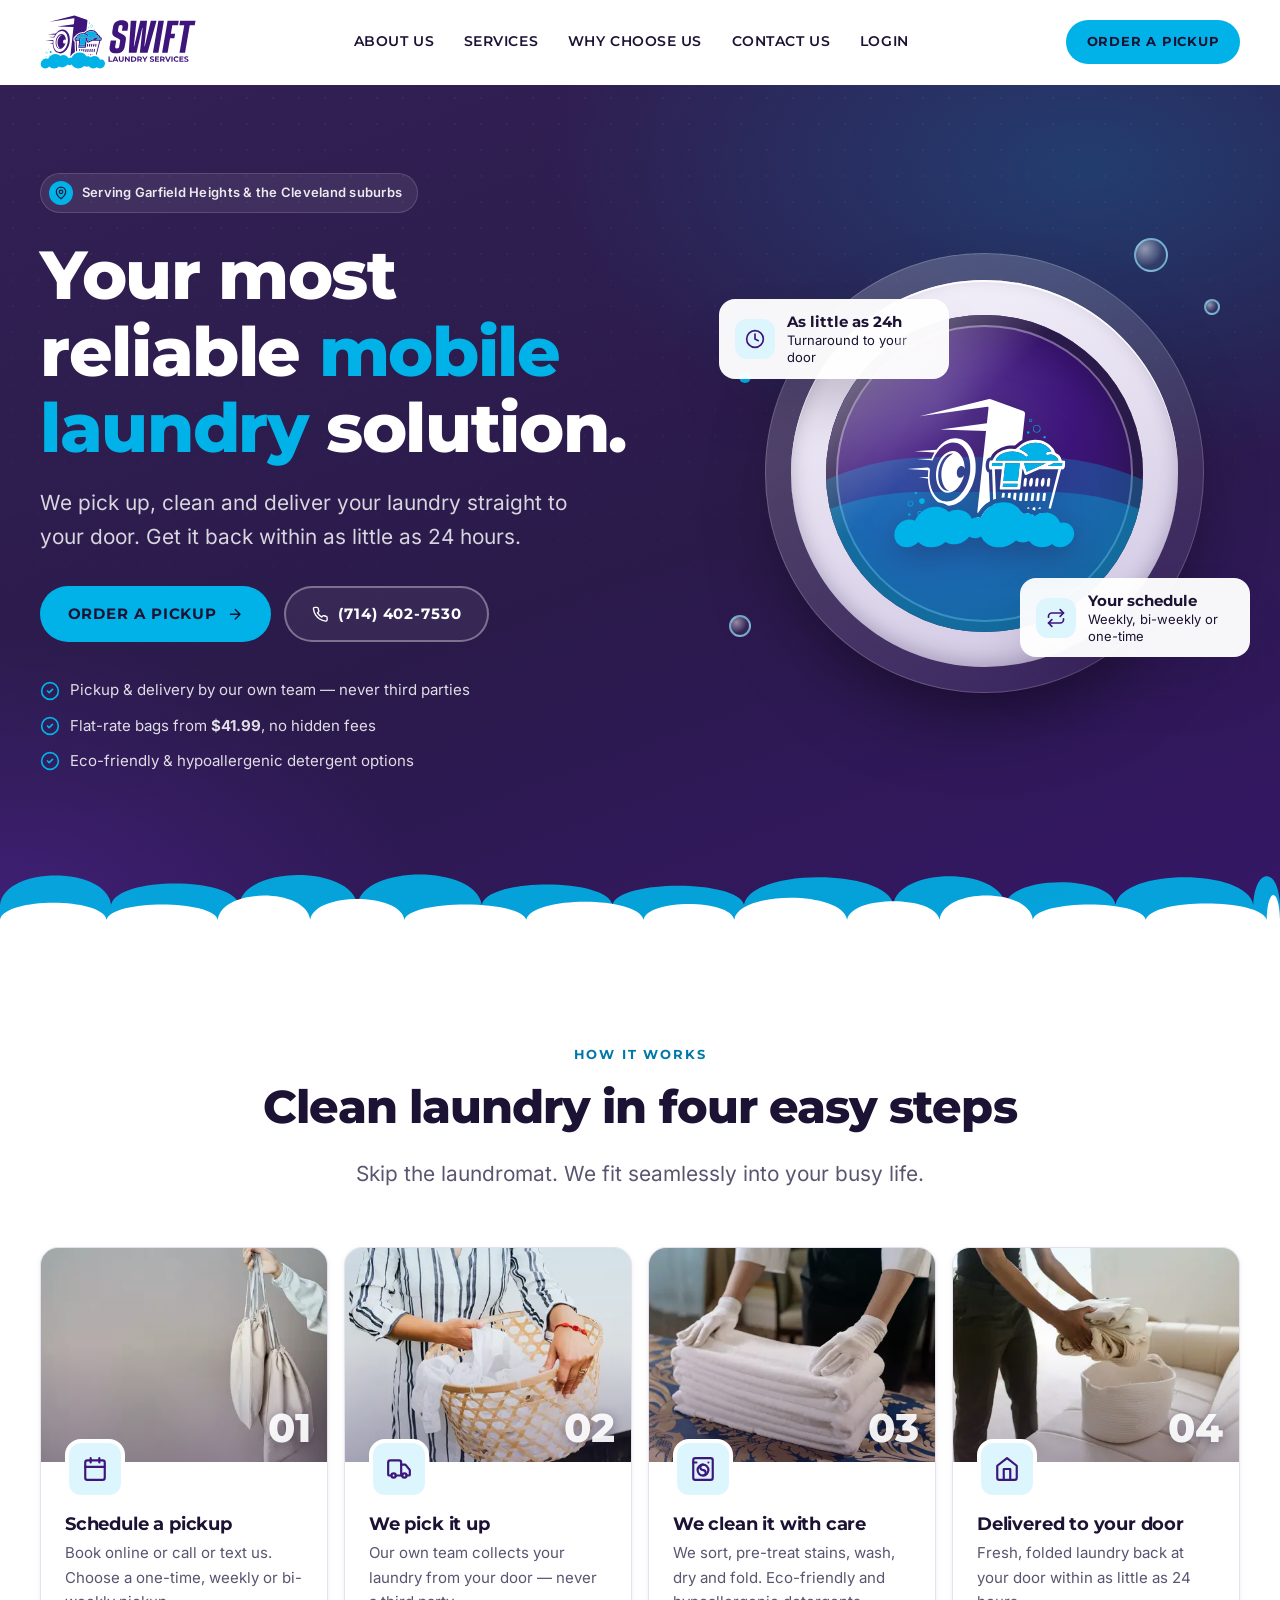
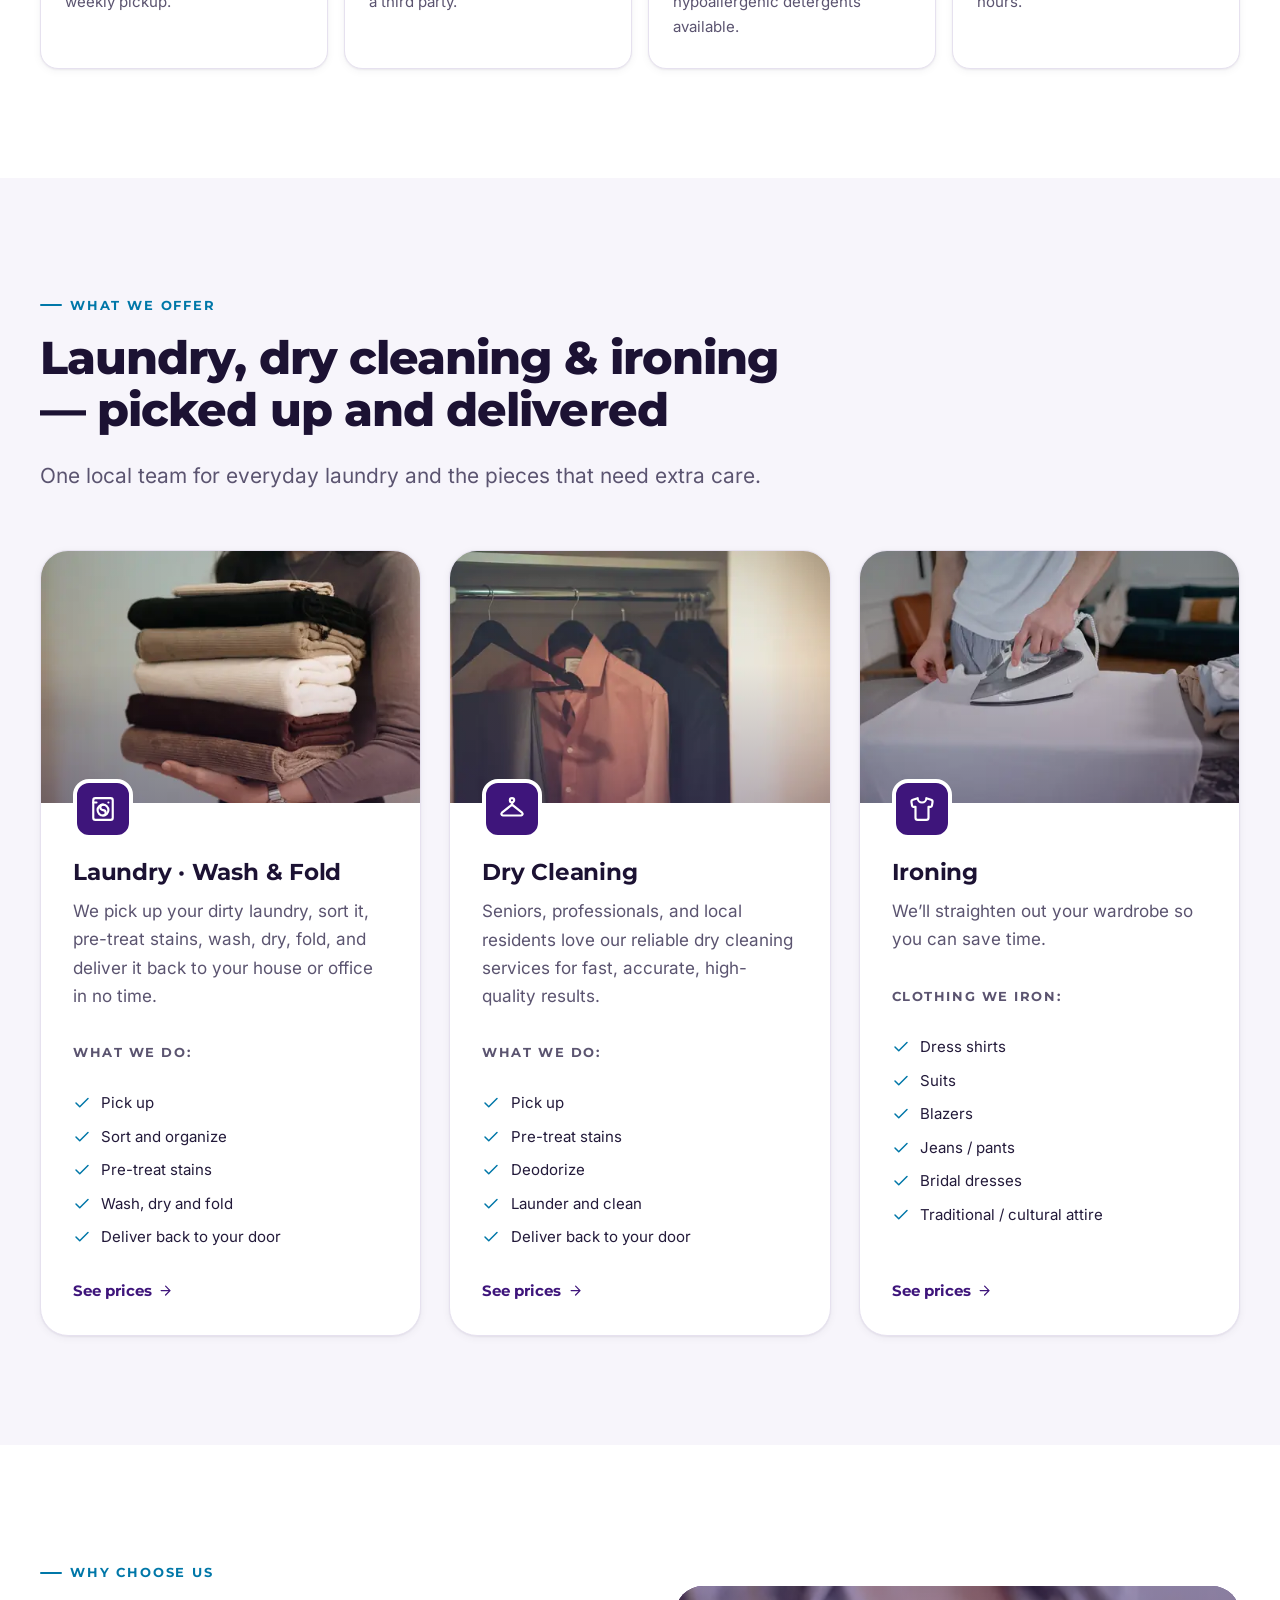
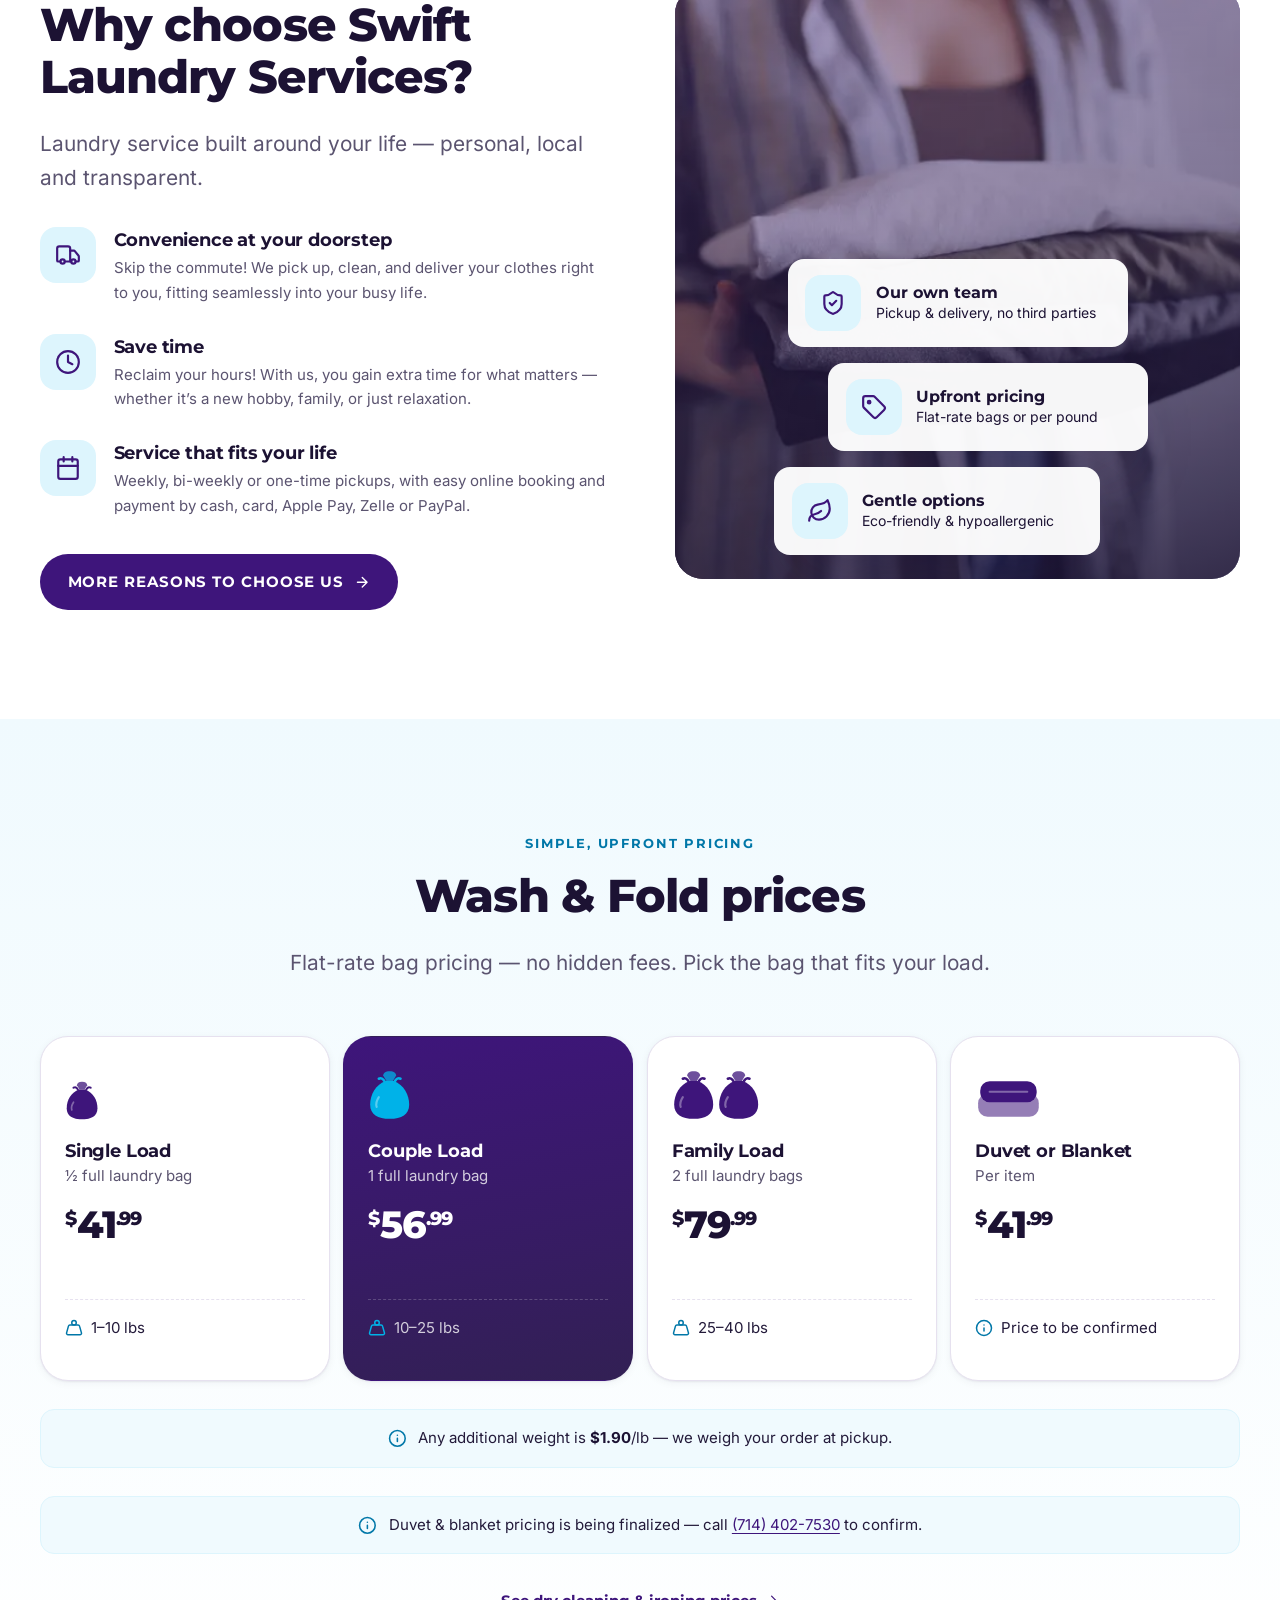
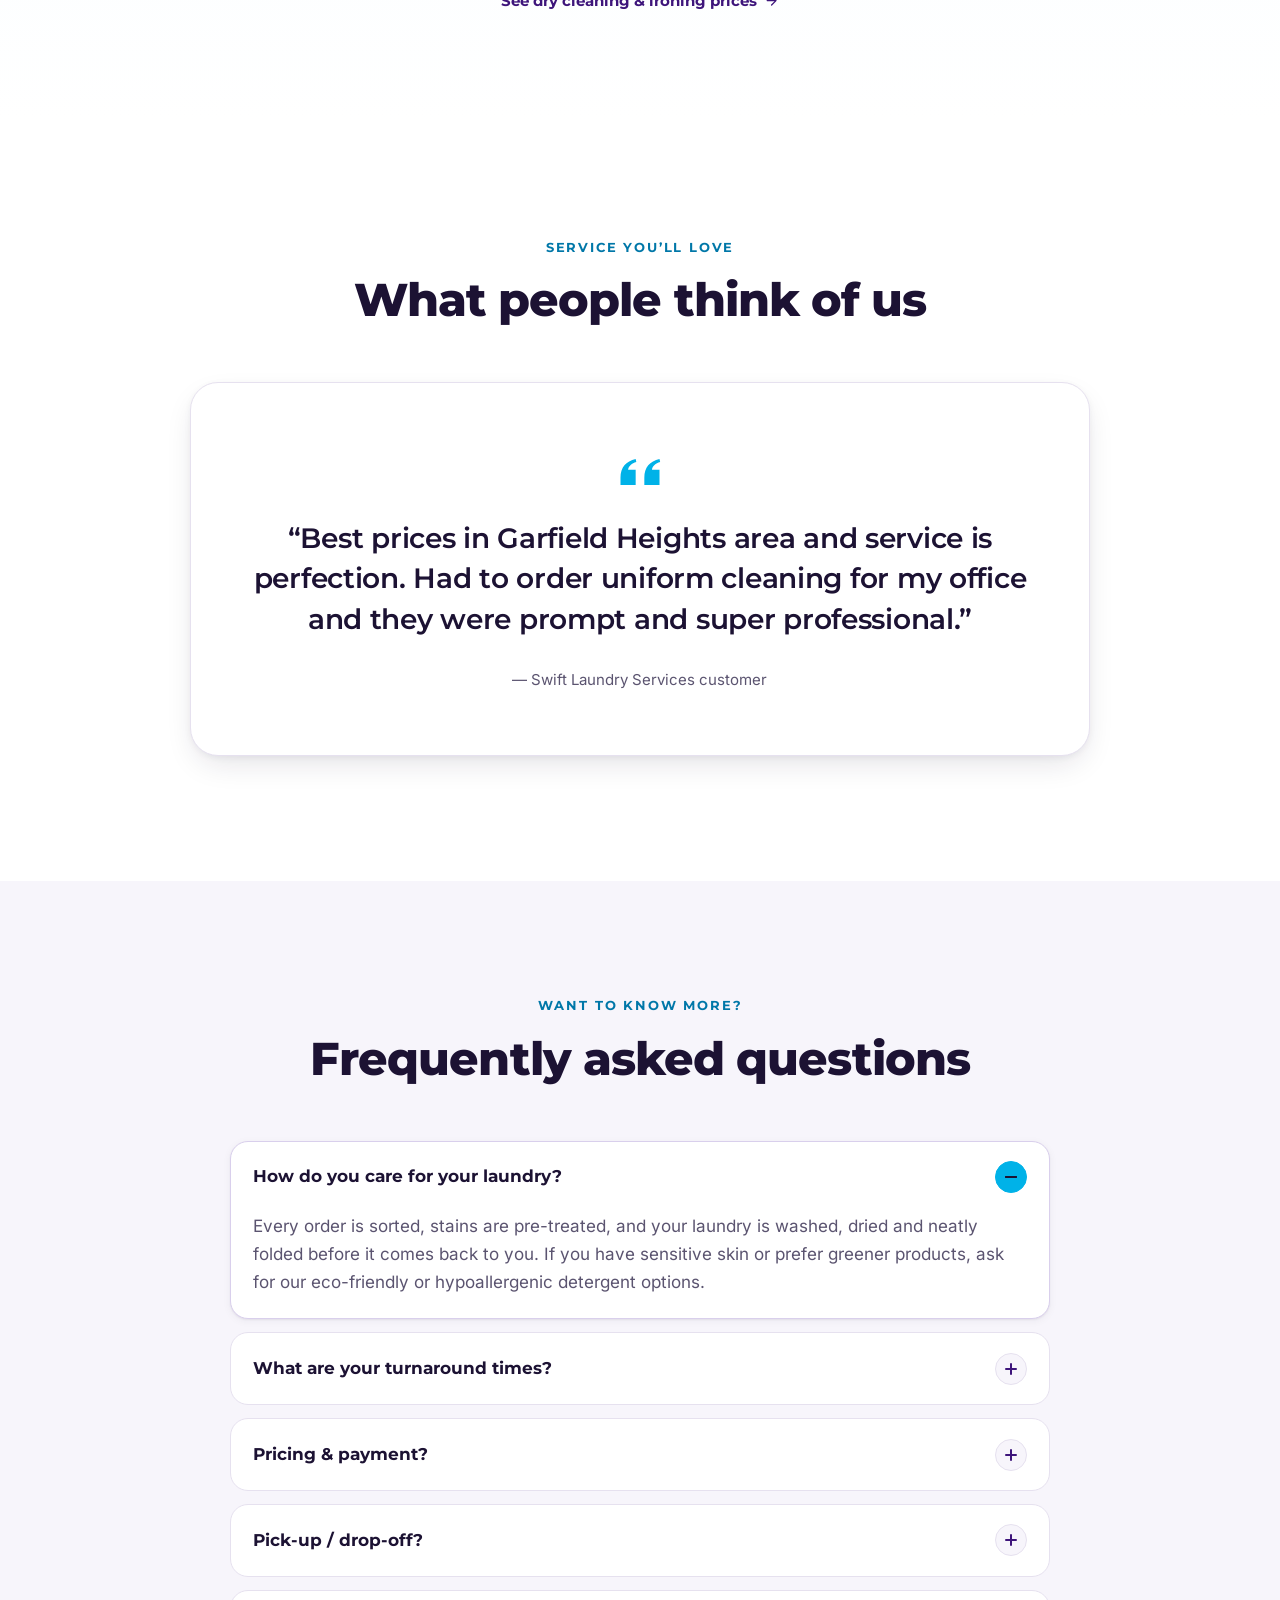
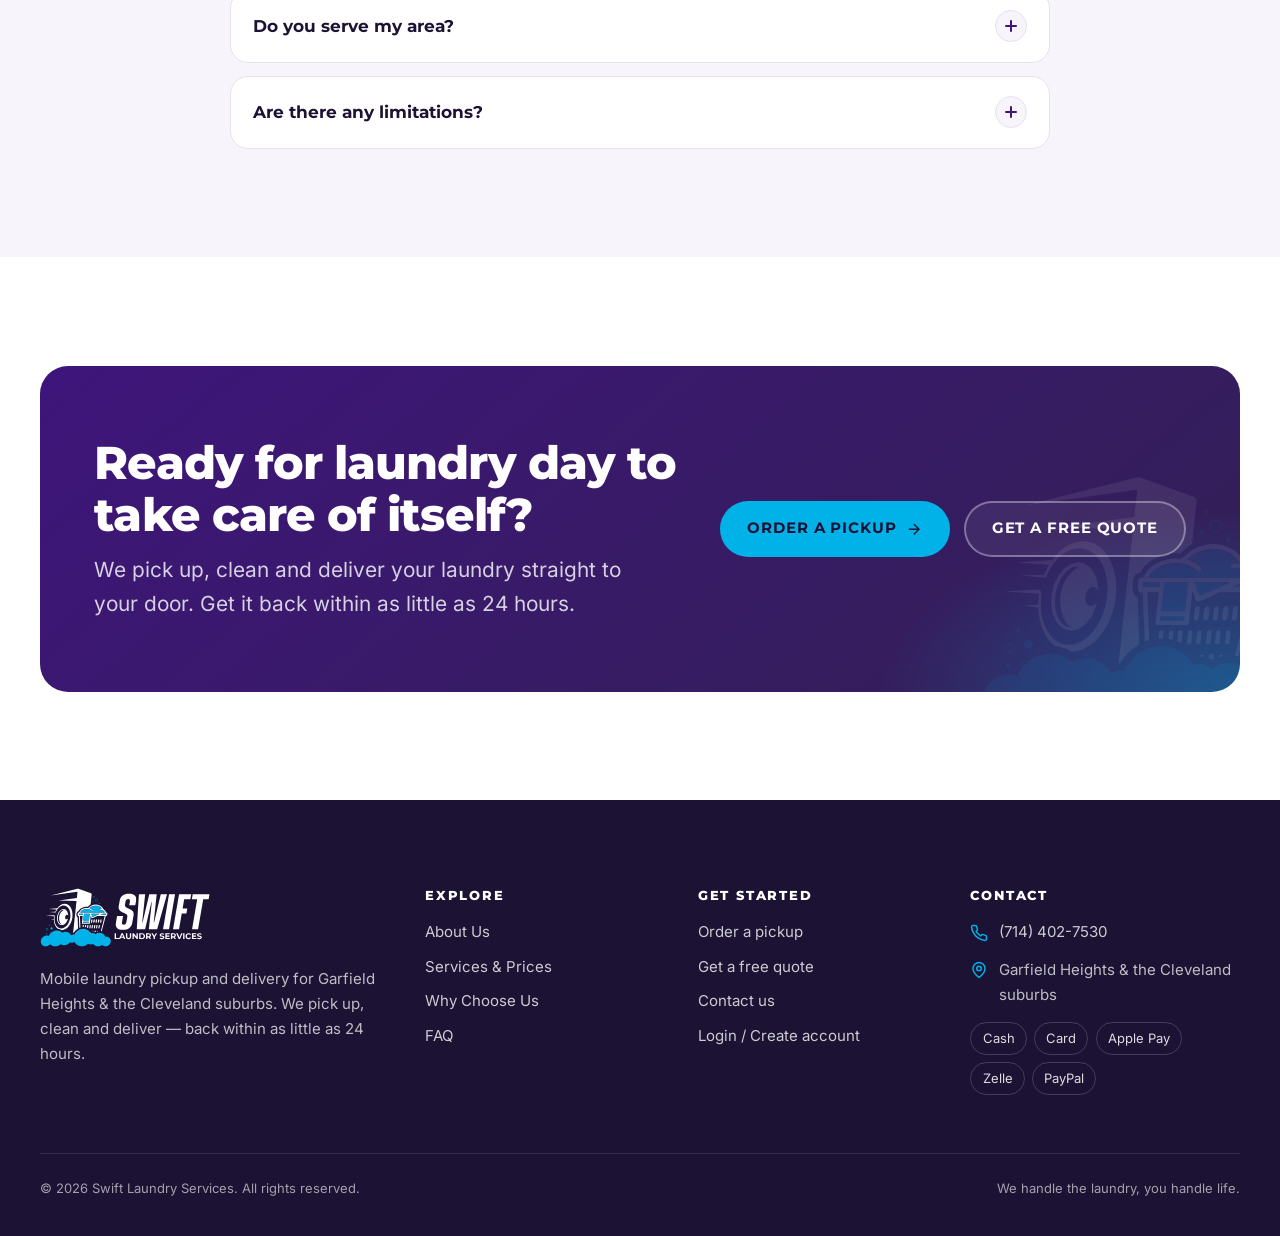
==== commit 7abf6a02: "Revert "Merge pull request #3 from Swift-Laundry-Services/feature/match-pdf-design" This reverts com" ====
--- a/index.html
+++ b/index.html
@@ -6,7 +6,7 @@
 <title>Swift Laundry Services | Mobile Laundry Pickup & Delivery in Garfield Heights</title>
 <meta name="description" content="Mobile laundry pickup and delivery in Garfield Heights and the Cleveland suburbs. We pick up, clean and deliver your laundry — back within as little as 24 hours.">
 <link rel="canonical" href="https://swift-laundry-services.github.io/website/">
-<meta name="theme-color" content="#3E157B">
+<meta name="theme-color" content="#322054">
 <meta property="og:type" content="website">
 <meta property="og:site_name" content="Swift Laundry Services">
 <meta property="og:title" content="Swift Laundry Services | Mobile Laundry Pickup & Delivery in Garfield Heights">
@@ -25,7 +25,9 @@
 <link rel="apple-touch-icon" href="assets/img/apple-touch-icon.png">
 <link rel="manifest" href="site.webmanifest">
 <link rel="preload" href="assets/fonts/montserrat-latin-var.woff2" as="font" type="font/woff2" crossorigin>
+<link rel="preload" href="assets/fonts/inter-latin-var.woff2" as="font" type="font/woff2" crossorigin>
 <link rel="stylesheet" href="assets/css/styles.css">
+<script>document.documentElement.classList.add("js")</script>
 <script type="application/ld+json">
 {
   "@context": "https://schema.org",
@@ -76,168 +78,320 @@
 }
 </script>
 </head>
-<body>
+<body class="has-mobile-bar">
 <a class="skip-link" href="#main">Skip to content</a>
-<header class="site-header site-header--home">
-  <div class="bar">
+<header class="site-header">
+  <div class="container header-inner">
     <a class="brand" href="index.html" aria-label="Swift Laundry Services — home">
-      <img src="assets/img/logo.svg" alt="Swift Laundry Services" width="324" height="112" data-logo>
+      <img src="assets/img/logo.svg" alt="Swift Laundry Services" width="156" height="54">
     </a>
     <nav class="primary-nav" aria-label="Main">
       <ul class="nav-list">
-        <li><a href="about.html">About Us</a></li>
-        <li><a href="services.html">Services</a></li>
-        <li><a href="why-choose-us.html">Why Choose Us</a></li>
-        <li><a href="contact.html">Contact Us</a></li>
-        <li><a href="login.html">Login</a></li>
+          <li><a class="nav-link" href="about.html">About Us</a></li>
+          <li><a class="nav-link" href="services.html">Services</a></li>
+          <li><a class="nav-link" href="why-choose-us.html">Why Choose Us</a></li>
+          <li><a class="nav-link" href="contact.html">Contact Us</a></li>
+          <li><a class="nav-link" href="login.html">Login</a></li>
       </ul>
     </nav>
-    <a class="btn btn--purple header-member" href="login.html#create">Become a member</a>
-    <button class="menu-toggle" type="button" aria-expanded="false" aria-controls="site-menu" aria-label="Open menu">
-      <svg class="i-open" viewBox="0 0 22 16" aria-hidden="true" focusable="false"><path d="M0 1h22M0 8h22M0 15h22" stroke="currentColor" stroke-width="2"/></svg>
-      <svg class="i-close" viewBox="0 0 22 22" aria-hidden="true" focusable="false"><path d="M3 3l16 16M19 3 3 19" stroke="currentColor" stroke-width="2.2"/></svg>
-    </button>
-    <nav class="menu-panel" id="site-menu" aria-label="Menu" hidden>
-      <ul>
-        <li class="menu-main"><a href="about.html">About Us</a></li>
-        <li class="menu-main"><a href="services.html">Services</a></li>
-        <li class="menu-main"><a href="why-choose-us.html">Why Choose Us</a></li>
-        <li class="menu-main"><a href="contact.html">Contact Us</a></li>
-        <li><a href="login.html">Login / Create account</a></li>
-        <li><a href="order.html">Order a pickup</a></li>
-        <li><a href="tel:+17144027530" data-href="tel">Call <span data-bind="phone">(714) 402-7530</span></a></li>
-      </ul>
-      <a class="btn btn--cyan" href="login.html#create">Become a member</a>
-    </nav>
-  </div>
+    <div class="header-actions">
+      <a class="icon-btn header-call" href="tel:+17144027530" data-href="tel" aria-label="Call us on (714) 402-7530"><svg class="icon" viewBox="0 0 24 24" aria-hidden="true" focusable="false"><path d="M22 16.92v3a2 2 0 0 1-2.18 2 19.79 19.79 0 0 1-8.63-3.07 19.5 19.5 0 0 1-6-6 19.79 19.79 0 0 1-3.07-8.67A2 2 0 0 1 4.11 2h3a2 2 0 0 1 2 1.72c.13.96.36 1.9.7 2.81a2 2 0 0 1-.45 2.11L8.09 9.91a16 16 0 0 0 6 6l1.27-1.27a2 2 0 0 1 2.11-.45c.91.34 1.85.57 2.81.7A2 2 0 0 1 22 16.92z"/></svg></a>
+      <a class="btn btn--primary btn--sm header-cta" href="order.html">Order a pickup</a>
+      <button class="icon-btn nav-toggle" type="button" aria-expanded="false" aria-controls="mobile-nav" aria-label="Open menu">
+        <svg class="icon icon-menu" viewBox="0 0 24 24" aria-hidden="true" focusable="false"><path d="M4 6h16M4 12h16M4 18h16"/></svg>
+        <svg class="icon icon-close" viewBox="0 0 24 24" aria-hidden="true" focusable="false"><path d="M18 6 6 18M6 6l12 12"/></svg>
+      </button>
+    </div>
+  </div>
+  <nav class="mobile-nav" id="mobile-nav" aria-label="Mobile" hidden>
+    <ul>
+      <li><a href="about.html">About Us<svg class="icon" viewBox="0 0 24 24" aria-hidden="true" focusable="false"><path d="M5 12h14M12 5l7 7-7 7"/></svg></a></li>
+      <li><a href="services.html">Services<svg class="icon" viewBox="0 0 24 24" aria-hidden="true" focusable="false"><path d="M5 12h14M12 5l7 7-7 7"/></svg></a></li>
+      <li><a href="why-choose-us.html">Why Choose Us<svg class="icon" viewBox="0 0 24 24" aria-hidden="true" focusable="false"><path d="M5 12h14M12 5l7 7-7 7"/></svg></a></li>
+      <li><a href="contact.html">Contact Us<svg class="icon" viewBox="0 0 24 24" aria-hidden="true" focusable="false"><path d="M5 12h14M12 5l7 7-7 7"/></svg></a></li>
+      <li><a href="login.html">Login<svg class="icon" viewBox="0 0 24 24" aria-hidden="true" focusable="false"><path d="M5 12h14M12 5l7 7-7 7"/></svg></a></li>
+    </ul>
+    <a class="btn btn--primary" href="order.html">Order a pickup</a>
+    <a class="btn btn--outline" href="tel:+17144027530" data-href="tel"><svg class="icon" viewBox="0 0 24 24" aria-hidden="true" focusable="false"><path d="M22 16.92v3a2 2 0 0 1-2.18 2 19.79 19.79 0 0 1-8.63-3.07 19.5 19.5 0 0 1-6-6 19.79 19.79 0 0 1-3.07-8.67A2 2 0 0 1 4.11 2h3a2 2 0 0 1 2 1.72c.13.96.36 1.9.7 2.81a2 2 0 0 1-.45 2.11L8.09 9.91a16 16 0 0 0 6 6l1.27-1.27a2 2 0 0 1 2.11-.45c.91.34 1.85.57 2.81.7A2 2 0 0 1 22 16.92z"/></svg><span data-bind="phone">(714) 402-7530</span></a>
+  </nav>
 </header>
 <main id="main">
-<section class="hero" aria-labelledby="hero-title">
-  <div class="hero-bg"><picture><source type="image/webp" srcset="assets/img/design/hero-woman-640.webp 640w, assets/img/design/hero-woman-1037.webp 1037w" sizes="100vw"><img src="assets/img/design/hero-woman-1037.jpg" alt="Smiling woman holding a fresh, clean white towel to her face" width="1037" height="496" fetchpriority="high" decoding="async"></picture></div>
-  <div class="hero-box">
-    <h1 id="hero-title">Your most reliable mobile laundry solution</h1>
-    <p>We pick up, clean and deliver your laundry straight to your door. Get it back within as little as 24 hours.</p>
-    <a class="btn btn--purple" href="order.html">Order a pickup</a>
-  </div>
-</section>
-
-<section class="why" aria-labelledby="why-title">
-  <div class="wrap">
-    <div class="why-photo"><picture><source type="image/webp" srcset="assets/img/design/why-laundromat-400.webp 400w, assets/img/design/why-laundromat-620.webp 620w" sizes="(min-width: 861px) 27vw, 90vw"><img src="assets/img/design/why-laundromat-620.jpg" alt="Smiling laundry attendant loading clean white laundry from a front-loading machine" width="620" height="670" loading="lazy" decoding="async"></picture></div>
+<section class="hero on-dark" aria-labelledby="hero-title">
+  <div class="container hero-grid">
     <div>
-      <h2 class="h-lg" id="why-title">Why&nbsp; Choose Swift<br>Laundry Services?</h2>
-      <ul class="why-list" role="list">
-      <li><img src="assets/img/design/icons/box.svg" alt="" width="128" height="101" loading="lazy"><div><h3>Convenience at Your Doorstep.</h3><p>Skip the commute! We pick up, clean, and deliver your clothes right to you, fitting seamlessly into your busy life.</p></div></li>
-      <li><img src="assets/img/design/icons/time.svg" alt="" width="128" height="110" loading="lazy"><div><h3>Save Time</h3><p>Reclaim your hours! With us, you gain extra time for what matters whether it’s a new hobby, family, or just relaxation.</p></div></li>
-      <li><img src="assets/img/design/icons/smile.svg" alt="" width="128" height="128" loading="lazy"><div><h3>Service that Fits Your Life</h3><p>Weekly, bi-weekly or one-time pickups, eco-friendly and hypoallergenic detergent options, and cash, card, Apple Pay, Zelle or PayPal — laundry on your terms.</p></div></li>
+      <p class="hero-badge"><span class="dot"><svg class="icon" viewBox="0 0 24 24" aria-hidden="true" focusable="false"><path d="M20 10c0 6-8 12-8 12s-8-6-8-12a8 8 0 0 1 16 0Z"/><circle cx="12" cy="10" r="3"/></svg></span>Serving Garfield Heights &amp; the Cleveland suburbs</p>
+      <h1 id="hero-title">Your most reliable <span class="accent">mobile laundry</span> solution.</h1>
+      <p class="lead">We pick up, clean and deliver your laundry straight to your door. Get it back within as little as 24 hours.</p>
+      <div class="btn-row">
+        <a class="btn btn--primary" href="order.html">Order a pickup <svg class="icon icon--arrow" viewBox="0 0 24 24" aria-hidden="true" focusable="false"><path d="M5 12h14M12 5l7 7-7 7"/></svg></a>
+        <a class="btn btn--ghost" href="tel:+17144027530" data-href="tel"><svg class="icon" viewBox="0 0 24 24" aria-hidden="true" focusable="false"><path d="M22 16.92v3a2 2 0 0 1-2.18 2 19.79 19.79 0 0 1-8.63-3.07 19.5 19.5 0 0 1-6-6 19.79 19.79 0 0 1-3.07-8.67A2 2 0 0 1 4.11 2h3a2 2 0 0 1 2 1.72c.13.96.36 1.9.7 2.81a2 2 0 0 1-.45 2.11L8.09 9.91a16 16 0 0 0 6 6l1.27-1.27a2 2 0 0 1 2.11-.45c.91.34 1.85.57 2.81.7A2 2 0 0 1 22 16.92z"/></svg><span data-bind="phone">(714) 402-7530</span></a>
+      </div>
+      <ul class="hero-points">
+        <li><svg class="icon" viewBox="0 0 24 24" aria-hidden="true" focusable="false"><circle cx="12" cy="12" r="10"/><path d="m9 12 2 2 4-4"/></svg><span>Pickup &amp; delivery by our own team — never third parties</span></li>
+        <li><svg class="icon" viewBox="0 0 24 24" aria-hidden="true" focusable="false"><circle cx="12" cy="12" r="10"/><path d="m9 12 2 2 4-4"/></svg><span>Flat-rate bags from <strong data-bind="priceFrom">$41.99</strong>, no hidden fees</span></li>
+        <li><svg class="icon" viewBox="0 0 24 24" aria-hidden="true" focusable="false"><circle cx="12" cy="12" r="10"/><path d="m9 12 2 2 4-4"/></svg><span>Eco-friendly &amp; hypoallergenic detergent options</span></li>
       </ul>
     </div>
-  </div>
-</section>
-
-<section class="reviews" aria-labelledby="reviews-title">
-  <span class="eyebrow">Service you’ll love!</span>
-  <h2 class="h-lg" id="reviews-title">What people think of us</h2>
-  <div class="carousel" data-carousel>
-    <!-- TODO(owner): add more REAL reviews as extra <figure class="review"> blocks; arrows appear automatically when there is more than one.
-         The PDF's second sample review ("I recommend Poplin to everyone…") names another laundry company, so it is not used. -->
-    <div class="carousel-track" aria-live="polite">
-      <figure class="review">
-        <div class="avatar"><svg aria-hidden="true" focusable="false" viewBox="0 0 182.0 187.0" width="182" height="187"><path fill="#FFFFFF" d="M176.63 90.06C176.63 137.35 138.29 175.69 91.00 175.69C43.71 175.69 5.37 137.35 5.37 90.06C5.37 42.76 43.71 4.42 91.00 4.42C138.29 4.42 176.63 42.76 176.63 90.06"/><path fill="#A5A5A5" d="M159.15 144.90C152.85 130.55 137.35 113.55 122.51 107.87C115.18 105.06 111.14 110.22 104.50 112.31C93.53 115.77 83.78 114.85 73.29 110.65C68.02 108.55 66.38 105.61 59.88 107.74C42.70 113.35 25.04 135.73 19.89 152.62C14.88 169.04 21.31 171.50 35.64 174.46C69.43 181.45 106.54 181.64 140.47 175.52C145.56 174.60 157.02 173.01 160.47 169.62C167.07 163.15 162.34 152.16 159.15 144.90"/><path fill="#A5A5A5" d="M116.83 39.89C81.94 6.14 30.10 58.95 64.76 93.29C99.66 127.88 152.47 74.35 116.83 39.89"/></svg></div>
-        <blockquote><p>Best prices in Garfield Heights area and service is perfection. Had to order uniform cleaning for my office and they were prompt and super professional.</p></blockquote>
-        <figcaption class="visually-hidden">Swift Laundry Services customer, rated 5 out of 5</figcaption>
-        <div class="stars" aria-hidden="true"><svg viewBox="0 0 24 24" aria-hidden="true" focusable="false"><path fill="currentColor" d="M12 2.5l2.9 6.1 6.6.8-4.9 4.6 1.3 6.6L12 17.3l-5.9 3.3 1.3-6.6-4.9-4.6 6.6-.8z"/></svg><svg viewBox="0 0 24 24" aria-hidden="true" focusable="false"><path fill="currentColor" d="M12 2.5l2.9 6.1 6.6.8-4.9 4.6 1.3 6.6L12 17.3l-5.9 3.3 1.3-6.6-4.9-4.6 6.6-.8z"/></svg><svg viewBox="0 0 24 24" aria-hidden="true" focusable="false"><path fill="currentColor" d="M12 2.5l2.9 6.1 6.6.8-4.9 4.6 1.3 6.6L12 17.3l-5.9 3.3 1.3-6.6-4.9-4.6 6.6-.8z"/></svg><svg viewBox="0 0 24 24" aria-hidden="true" focusable="false"><path fill="currentColor" d="M12 2.5l2.9 6.1 6.6.8-4.9 4.6 1.3 6.6L12 17.3l-5.9 3.3 1.3-6.6-4.9-4.6 6.6-.8z"/></svg><svg viewBox="0 0 24 24" aria-hidden="true" focusable="false"><path fill="currentColor" d="M12 2.5l2.9 6.1 6.6.8-4.9 4.6 1.3 6.6L12 17.3l-5.9 3.3 1.3-6.6-4.9-4.6 6.6-.8z"/></svg></div>
-      </figure>
-    </div>
-    <button class="carousel-btn carousel-btn--prev" type="button" aria-label="Previous review" hidden><svg class="" viewBox="0 0 24 24" aria-hidden="true" focusable="false"><path d="M19 12H5M12 19l-7-7 7-7"/></svg></button>
-    <button class="carousel-btn carousel-btn--next" type="button" aria-label="Next review" hidden><svg class="" viewBox="0 0 24 24" aria-hidden="true" focusable="false"><path d="M5 12h14M12 5l7 7-7 7"/></svg></button>
-  </div>
-</section>
-
-<section class="strip" aria-label="Your laundry like you’ve never seen it">
-  <picture><source type="image/webp" srcset="assets/img/design/laundry-strip-800.webp 800w, assets/img/design/laundry-strip-1280.webp 1280w, assets/img/design/laundry-strip-1920.webp 1920w" sizes="100vw"><img src="assets/img/design/laundry-strip-1280.jpg" alt="Neatly folded colourful clothes, pressed shirts on hangers and stacked denim jeans" width="1920" height="812" loading="lazy" decoding="async"></picture>
-  <p class="strip-banner">Your laundry like you’ve<br>never seen them</p>
-</section>
-
-<section class="faq-section" id="faq" aria-labelledby="faq-title">
-  <span class="eyebrow">Want to know more?</span>
-  <h2 class="faq-title" id="faq-title">Frequently asked <strong>questions</strong></h2>
-  <div class="wrap faq-cols">
-    <div class="faq-col">
-      <details class="faq">
-        <summary>How do you care for your laundry?<span class="pm" aria-hidden="true"></span></summary>
+    <div class="hero-art" aria-hidden="true">
+      <div class="porthole">
+        <div class="porthole-glass">
+          <span class="wave"></span><span class="wave wave--2"></span>
+          <img class="mark" src="assets/img/logo-mark-white.svg" alt="" width="136" height="112">
+          <span class="shine"></span>
+        </div>
+      </div>
+      <span class="bubble b1"></span><span class="bubble b2"></span><span class="bubble b3"></span><span class="bubble b4"></span>
+      <div class="float-card float-card--a"><span class="icon-badge"><svg class="icon" viewBox="0 0 24 24" aria-hidden="true" focusable="false"><circle cx="12" cy="12" r="10"/><path d="M12 6v6l4 2"/></svg></span><span><strong>As little as 24h</strong>Turnaround to your door</span></div>
+      <div class="float-card float-card--b"><span class="icon-badge"><svg class="icon" viewBox="0 0 24 24" aria-hidden="true" focusable="false"><path d="m17 2 4 4-4 4"/><path d="M3 11v-1a4 4 0 0 1 4-4h14"/><path d="m7 22-4-4 4-4"/><path d="M21 13v1a4 4 0 0 1-4 4H3"/></svg></span><span><strong>Your schedule</strong>Weekly, bi-weekly or one-time</span></div>
+    </div>
+  </div>
+  <div class="cloud-edge " aria-hidden="true">
+    <svg viewBox="0 0 1440 120" preserveAspectRatio="none" focusable="false">
+      <path class="c-back" d="M0 120V84C6 32 119 32 125 84C132 46 262 46 269 84C276 31 395 31 402 84C409 30 535 30 542 84C549 48 682 48 689 84C696 50 830 50 837 84C845 35 997 35 1005 84C1011 33 1125 33 1131 84C1137 44 1249 44 1255 84C1263 35 1402 35 1410 84C1412 33 1438 33 1440 84V120Z"/>
+      <path class="c-front" d="M0 120V104C6 74 114 74 120 104C126 77 239 77 245 104C250 61 344 61 349 104C354 67 450 67 455 104C462 77 585 77 592 104C599 72 717 72 724 104C729 76 821 76 826 104C832 65 947 65 953 104C958 71 1052 71 1057 104C1062 61 1157 61 1162 104C1168 77 1283 77 1289 104C1296 75 1418 75 1425 104C1426 60 1439 60 1440 104V120Z"/>
+    </svg>
+  </div>
+</section>
+
+<section class="section" aria-labelledby="how-title">
+  <div class="container">
+    <div class="section-head section-head--center reveal">
+      <span class="eyebrow">How it works</span>
+      <h2 id="how-title">Clean laundry in four easy steps</h2>
+      <p>Skip the laundromat. We fit seamlessly into your busy life.</p>
+    </div>
+    <ol class="steps">
+      <li class="step step--media reveal" style="--d:0.0s">
+        <div class="step-media"><picture class="photo "><source type="image/webp" srcset="assets/img/photos/photo-schedule-480.webp 480w, assets/img/photos/photo-schedule-800.webp 800w, assets/img/photos/photo-schedule-1200.webp 1200w" sizes="(min-width: 1024px) 280px, (min-width: 640px) 45vw, 92vw"><img src="assets/img/photos/photo-schedule-800.jpg" alt="Hand holding two clean canvas drawstring laundry bags against a soft grey wall" width="800" height="533" loading="lazy" decoding="async" style="object-position:72% 50%"></picture><span class="step-num" data-num="01" aria-hidden="true"></span></div>
+        <div class="step-body">
+          <span class="icon-badge"><svg class="icon" viewBox="0 0 24 24" aria-hidden="true" focusable="false"><rect width="18" height="18" x="3" y="4" rx="2"/><path d="M16 2v4M8 2v4M3 10h18"/></svg></span>
+          <h3>Schedule a pickup</h3>
+          <p>Book online or call or text us. Choose a one-time, weekly or bi-weekly pickup.</p>
+        </div>
+      </li>
+      <li class="step step--media reveal" style="--d:0.08s">
+        <div class="step-media"><picture class="photo "><source type="image/webp" srcset="assets/img/photos/photo-pickup-480.webp 480w, assets/img/photos/photo-pickup-800.webp 800w, assets/img/photos/photo-pickup-1200.webp 1200w" sizes="(min-width: 1024px) 280px, (min-width: 640px) 45vw, 92vw"><img src="assets/img/photos/photo-pickup-800.jpg" alt="Person carrying a woven basket of fresh white laundry" width="800" height="533" loading="lazy" decoding="async" style="object-position:60% 50%"></picture><span class="step-num" data-num="02" aria-hidden="true"></span></div>
+        <div class="step-body">
+          <span class="icon-badge"><svg class="icon" viewBox="0 0 24 24" aria-hidden="true" focusable="false"><path d="M14 18V6a2 2 0 0 0-2-2H4a2 2 0 0 0-2 2v11a1 1 0 0 0 1 1h2"/><path d="M15 18H9"/><path d="M19 18h2a1 1 0 0 0 1-1v-3.65a1 1 0 0 0-.22-.62l-3.48-4.35A1 1 0 0 0 17.52 8H14"/><circle cx="17" cy="18" r="2"/><circle cx="7" cy="18" r="2"/></svg></span>
+          <h3>We pick it up</h3>
+          <p>Our own team collects your laundry from your door — never a third party.</p>
+        </div>
+      </li>
+      <li class="step step--media reveal" style="--d:0.16s">
+        <div class="step-media"><picture class="photo "><source type="image/webp" srcset="assets/img/photos/photo-care-480.webp 480w, assets/img/photos/photo-care-800.webp 800w, assets/img/photos/photo-care-1200.webp 1200w" sizes="(min-width: 1024px) 280px, (min-width: 640px) 45vw, 92vw"><img src="assets/img/photos/photo-care-800.jpg" alt="Gloved hands neatly folding a stack of crisp white towels" width="800" height="533" loading="lazy" decoding="async" style="object-position:50% 60%"></picture><span class="step-num" data-num="03" aria-hidden="true"></span></div>
+        <div class="step-body">
+          <span class="icon-badge"><svg class="icon" viewBox="0 0 24 24" aria-hidden="true" focusable="false"><path d="M3 6h3M17 6h.01"/><rect width="18" height="20" x="3" y="2" rx="2"/><circle cx="12" cy="13" r="5"/><path d="M12 18a2.5 2.5 0 0 0 0-5 2.5 2.5 0 0 1 0-5"/></svg></span>
+          <h3>We clean it with care</h3>
+          <p>We sort, pre-treat stains, wash, dry and fold. Eco-friendly and hypoallergenic detergents available.</p>
+        </div>
+      </li>
+      <li class="step step--media reveal" style="--d:0.24s">
+        <div class="step-media"><picture class="photo "><source type="image/webp" srcset="assets/img/photos/photo-delivered-480.webp 480w, assets/img/photos/photo-delivered-800.webp 800w, assets/img/photos/photo-delivered-1200.webp 1200w" sizes="(min-width: 1024px) 280px, (min-width: 640px) 45vw, 92vw"><img src="assets/img/photos/photo-delivered-800.jpg" alt="Freshly folded laundry being placed into a basket at home" width="800" height="533" loading="lazy" decoding="async" style="object-position:35% 50%"></picture><span class="step-num" data-num="04" aria-hidden="true"></span></div>
+        <div class="step-body">
+          <span class="icon-badge"><svg class="icon" viewBox="0 0 24 24" aria-hidden="true" focusable="false"><path d="m3 9 9-7 9 7v11a2 2 0 0 1-2 2H5a2 2 0 0 1-2-2z"/><path d="M9 22V12h6v10"/></svg></span>
+          <h3>Delivered to your door</h3>
+          <p>Fresh, folded laundry back at your door within as little as 24 hours.</p>
+        </div>
+      </li>
+    </ol>
+  </div>
+</section>
+
+<section class="section section--tint" aria-labelledby="services-title">
+  <div class="container">
+    <div class="section-head reveal">
+      <span class="eyebrow">What we offer</span>
+      <h2 id="services-title">Laundry, dry cleaning &amp; ironing — picked up and delivered</h2>
+      <p>One local team for everyday laundry and the pieces that need extra care.</p>
+    </div>
+    <div class="grid services-grid">
+      <article class="card card--lift card--media reveal" id="wash-fold-card" style="--d:0.0s">
+        <div class="card-media"><picture class="photo "><source type="image/webp" srcset="assets/img/photos/photo-wash-fold-480.webp 480w, assets/img/photos/photo-wash-fold-800.webp 800w, assets/img/photos/photo-wash-fold-1200.webp 1200w" sizes="(min-width: 760px) 30vw, 92vw"><img src="assets/img/photos/photo-wash-fold-800.jpg" alt="Hands holding a neat stack of folded clothes in warm neutral tones" width="800" height="533" loading="lazy" decoding="async" style="object-position:50% 55%"></picture></div>
+        <span class="icon-badge icon-badge--purple icon-badge--float"><svg class="icon" viewBox="0 0 24 24" aria-hidden="true" focusable="false"><path d="M3 6h3M17 6h.01"/><rect width="18" height="20" x="3" y="2" rx="2"/><circle cx="12" cy="13" r="5"/><path d="M12 18a2.5 2.5 0 0 0 0-5 2.5 2.5 0 0 1 0-5"/></svg></span>
+        <h3>Laundry · Wash &amp; Fold</h3>
+        <p>We pick up your dirty laundry, sort it, pre-treat stains, wash, dry, fold, and deliver it back to your house or office in no time.</p>
+        <p class="list-label">What we do:</p>
+        <ul class="check-list"><li><svg class="icon" viewBox="0 0 24 24" aria-hidden="true" focusable="false"><path d="M20 6 9 17l-5-5"/></svg>Pick up</li><li><svg class="icon" viewBox="0 0 24 24" aria-hidden="true" focusable="false"><path d="M20 6 9 17l-5-5"/></svg>Sort and organize</li><li><svg class="icon" viewBox="0 0 24 24" aria-hidden="true" focusable="false"><path d="M20 6 9 17l-5-5"/></svg>Pre-treat stains</li><li><svg class="icon" viewBox="0 0 24 24" aria-hidden="true" focusable="false"><path d="M20 6 9 17l-5-5"/></svg>Wash, dry and fold</li><li><svg class="icon" viewBox="0 0 24 24" aria-hidden="true" focusable="false"><path d="M20 6 9 17l-5-5"/></svg>Deliver back to your door</li></ul>
+        <a class="link-arrow" href="services.html#wash-fold">See prices <svg class="icon" viewBox="0 0 24 24" aria-hidden="true" focusable="false"><path d="M5 12h14M12 5l7 7-7 7"/></svg></a>
+      </article>
+      <article class="card card--lift card--media reveal" id="dry-cleaning-card" style="--d:0.08s">
+        <div class="card-media"><picture class="photo "><source type="image/webp" srcset="assets/img/photos/photo-dry-cleaning-480.webp 480w, assets/img/photos/photo-dry-cleaning-800.webp 800w, assets/img/photos/photo-dry-cleaning-1200.webp 1200w" sizes="(min-width: 760px) 30vw, 92vw"><img src="assets/img/photos/photo-dry-cleaning-800.jpg" alt="A suit and a pressed dress shirt hanging on hangers in a wardrobe" width="800" height="533" loading="lazy" decoding="async" style="object-position:50% 40%"></picture></div>
+        <span class="icon-badge icon-badge--purple icon-badge--float"><svg class="icon" viewBox="0 0 24 24" aria-hidden="true" focusable="false"><path d="M12 6a2 2 0 1 1 2-2c0 1.1-.9 1.5-2 2.5V8"/><path d="m12 8-9.3 7.4A1.5 1.5 0 0 0 3.6 18h16.8a1.5 1.5 0 0 0 .9-2.6Z"/></svg></span>
+        <h3>Dry Cleaning</h3>
+        <p>Seniors, professionals, and local residents love our reliable dry cleaning services for fast, accurate, high-quality results.</p>
+        <p class="list-label">What we do:</p>
+        <ul class="check-list"><li><svg class="icon" viewBox="0 0 24 24" aria-hidden="true" focusable="false"><path d="M20 6 9 17l-5-5"/></svg>Pick up</li><li><svg class="icon" viewBox="0 0 24 24" aria-hidden="true" focusable="false"><path d="M20 6 9 17l-5-5"/></svg>Pre-treat stains</li><li><svg class="icon" viewBox="0 0 24 24" aria-hidden="true" focusable="false"><path d="M20 6 9 17l-5-5"/></svg>Deodorize</li><li><svg class="icon" viewBox="0 0 24 24" aria-hidden="true" focusable="false"><path d="M20 6 9 17l-5-5"/></svg>Launder and clean</li><li><svg class="icon" viewBox="0 0 24 24" aria-hidden="true" focusable="false"><path d="M20 6 9 17l-5-5"/></svg>Deliver back to your door</li></ul>
+        <a class="link-arrow" href="services.html#dry-cleaning">See prices <svg class="icon" viewBox="0 0 24 24" aria-hidden="true" focusable="false"><path d="M5 12h14M12 5l7 7-7 7"/></svg></a>
+      </article>
+      <article class="card card--lift card--media reveal" id="ironing-card" style="--d:0.16s">
+        <div class="card-media"><picture class="photo "><source type="image/webp" srcset="assets/img/photos/photo-ironing-480.webp 480w, assets/img/photos/photo-ironing-800.webp 800w, assets/img/photos/photo-ironing-1200.webp 1200w" sizes="(min-width: 760px) 30vw, 92vw"><img src="assets/img/photos/photo-ironing-800.jpg" alt="Person ironing a white shirt on an ironing board in a bright apartment" width="800" height="533" loading="lazy" decoding="async" style="object-position:40% 60%"></picture></div>
+        <span class="icon-badge icon-badge--purple icon-badge--float"><svg class="icon" viewBox="0 0 24 24" aria-hidden="true" focusable="false"><path d="M20.38 3.46 16 2a4 4 0 0 1-8 0L3.62 3.46a2 2 0 0 0-1.34 2.23l.58 3.47a1 1 0 0 0 .99.84H6v10c0 1.1.9 2 2 2h8a2 2 0 0 0 2-2V10h2.15a1 1 0 0 0 .99-.84l.58-3.47a2 2 0 0 0-1.34-2.23z"/></svg></span>
+        <h3>Ironing</h3>
+        <p>We’ll straighten out your wardrobe so you can save time.</p>
+        <p class="list-label">Clothing we iron:</p>
+        <ul class="check-list"><li><svg class="icon" viewBox="0 0 24 24" aria-hidden="true" focusable="false"><path d="M20 6 9 17l-5-5"/></svg>Dress shirts</li><li><svg class="icon" viewBox="0 0 24 24" aria-hidden="true" focusable="false"><path d="M20 6 9 17l-5-5"/></svg>Suits</li><li><svg class="icon" viewBox="0 0 24 24" aria-hidden="true" focusable="false"><path d="M20 6 9 17l-5-5"/></svg>Blazers</li><li><svg class="icon" viewBox="0 0 24 24" aria-hidden="true" focusable="false"><path d="M20 6 9 17l-5-5"/></svg>Jeans / pants</li><li><svg class="icon" viewBox="0 0 24 24" aria-hidden="true" focusable="false"><path d="M20 6 9 17l-5-5"/></svg>Bridal dresses</li><li><svg class="icon" viewBox="0 0 24 24" aria-hidden="true" focusable="false"><path d="M20 6 9 17l-5-5"/></svg>Traditional / cultural attire</li></ul>
+        <a class="link-arrow" href="services.html#ironing">See prices <svg class="icon" viewBox="0 0 24 24" aria-hidden="true" focusable="false"><path d="M5 12h14M12 5l7 7-7 7"/></svg></a>
+      </article>
+    </div>
+  </div>
+</section>
+
+<section class="section" aria-labelledby="why-title">
+  <div class="container split">
+    <div class="reveal">
+      <span class="eyebrow">Why choose us</span>
+      <h2 id="why-title">Why choose Swift Laundry Services?</h2>
+      <p class="lead">Laundry service built around your life — personal, local and transparent.</p>
+      <div class="grid" style="margin-top:2rem">
+        <div class="feature"><span class="icon-badge"><svg class="icon" viewBox="0 0 24 24" aria-hidden="true" focusable="false"><path d="M14 18V6a2 2 0 0 0-2-2H4a2 2 0 0 0-2 2v11a1 1 0 0 0 1 1h2"/><path d="M15 18H9"/><path d="M19 18h2a1 1 0 0 0 1-1v-3.65a1 1 0 0 0-.22-.62l-3.48-4.35A1 1 0 0 0 17.52 8H14"/><circle cx="17" cy="18" r="2"/><circle cx="7" cy="18" r="2"/></svg></span><div><h3>Convenience at your doorstep</h3><p>Skip the commute! We pick up, clean, and deliver your clothes right to you, fitting seamlessly into your busy life.</p></div></div>
+        <div class="feature"><span class="icon-badge"><svg class="icon" viewBox="0 0 24 24" aria-hidden="true" focusable="false"><circle cx="12" cy="12" r="10"/><path d="M12 6v6l4 2"/></svg></span><div><h3>Save time</h3><p>Reclaim your hours! With us, you gain extra time for what matters — whether it’s a new hobby, family, or just relaxation.</p></div></div>
+        <div class="feature"><span class="icon-badge"><svg class="icon" viewBox="0 0 24 24" aria-hidden="true" focusable="false"><rect width="18" height="18" x="3" y="4" rx="2"/><path d="M16 2v4M8 2v4M3 10h18"/></svg></span><div><h3>Service that fits your life</h3><p>Weekly, bi-weekly or one-time pickups, with easy online booking and payment by cash, card, Apple Pay, Zelle or PayPal.</p></div></div>
+      </div>
+      <a class="btn btn--purple" href="why-choose-us.html" style="margin-top:2.25rem">More reasons to choose us <svg class="icon icon--arrow" viewBox="0 0 24 24" aria-hidden="true" focusable="false"><path d="M5 12h14M12 5l7 7-7 7"/></svg></a>
+    </div>
+    <div class="why-panel why-panel--photo reveal">
+      <picture class="photo why-photo"><source type="image/webp" srcset="assets/img/photos/photo-folded-shirts-480.webp 480w, assets/img/photos/photo-folded-shirts-800.webp 800w, assets/img/photos/photo-folded-shirts-1200.webp 1200w" sizes="(min-width: 960px) 560px, 92vw"><img src="assets/img/photos/photo-folded-shirts-800.jpg" alt="Close-up of hands holding a stack of neatly folded shirts" width="800" height="533" loading="lazy" decoding="async" style="object-position:50% 50%"></picture>
+      <div class="stack" aria-hidden="true">
+        <div class="mini-card"><span class="icon-badge"><svg class="icon" viewBox="0 0 24 24" aria-hidden="true" focusable="false"><path d="M20 13c0 5-3.5 7.5-7.66 8.95a1 1 0 0 1-.67-.01C7.5 20.5 4 18 4 13V6a1 1 0 0 1 1-1c2 0 4.5-1.2 6.24-2.72a1.17 1.17 0 0 1 1.52 0C14.51 3.81 17 5 19 5a1 1 0 0 1 1 1z"/><path d="m9 12 2 2 4-4"/></svg></span><span><strong>Our own team</strong>Pickup &amp; delivery, no third parties</span></div>
+        <div class="mini-card"><span class="icon-badge"><svg class="icon" viewBox="0 0 24 24" aria-hidden="true" focusable="false"><path d="M12.59 2.59A2 2 0 0 0 11.17 2H4a2 2 0 0 0-2 2v7.17a2 2 0 0 0 .59 1.42l8.7 8.7a2.43 2.43 0 0 0 3.42 0l6.58-6.58a2.43 2.43 0 0 0 0-3.42z"/><circle cx="7.5" cy="7.5" r="1.2"/></svg></span><span><strong>Upfront pricing</strong>Flat-rate bags or per pound</span></div>
+        <div class="mini-card"><span class="icon-badge"><svg class="icon" viewBox="0 0 24 24" aria-hidden="true" focusable="false"><path d="M11 20A7 7 0 0 1 9.8 6.1C15.5 5 17 4.48 19 2c1 2 2 4.18 2 8 0 5.5-4.78 10-10 10Z"/><path d="M2 21c0-3 1.85-5.36 5.08-6C9.5 14.52 12 13 13 12"/></svg></span><span><strong>Gentle options</strong>Eco-friendly &amp; hypoallergenic</span></div>
+      </div>
+    </div>
+  </div>
+</section>
+
+<section class="section section--cyan" aria-labelledby="wf-title">
+  <div class="container">
+    <div class="section-head section-head--center reveal">
+      <span class="eyebrow">Simple, upfront pricing</span>
+      <h2 id="wf-title">Wash &amp; Fold prices</h2>
+      <p>Flat-rate bag pricing — no hidden fees. Pick the bag that fits your load.</p>
+    </div>
+    <div class="price-grid" data-render="washFold" data-featured="1">
+      <noscript><p class="text-center">Single Load (½ bag, 1–10 lbs) $41.99 · Couple Load (1 bag, 10–25 lbs) $56.99 · Family Load (2 bags, 25–40 lbs) $79.99. Call (714) 402-7530 for details.</p></noscript>
+    </div>
+    <p class="price-note reveal"><svg class="icon" viewBox="0 0 24 24" aria-hidden="true" focusable="false"><circle cx="12" cy="12" r="10"/><path d="M12 16v-4M12 8h.01"/></svg><span>Any additional weight is <strong data-bind="extraPerLb">$1.90</strong>/lb — we weigh your order at pickup.</span></p>
+    <p class="price-note" data-tbc-for="washFold" hidden><svg class="icon" viewBox="0 0 24 24" aria-hidden="true" focusable="false"><circle cx="12" cy="12" r="10"/><path d="M12 16v-4M12 8h.01"/></svg><span>Duvet &amp; blanket pricing is being finalized — call <a href="tel:+17144027530" data-href="tel">(714) 402-7530</a> to confirm.</span></p>
+    <div class="text-center" style="margin-top:2rem"><a class="link-arrow" href="services.html">See dry cleaning &amp; ironing prices <svg class="icon" viewBox="0 0 24 24" aria-hidden="true" focusable="false"><path d="M5 12h14M12 5l7 7-7 7"/></svg></a></div>
+  </div>
+</section>
+
+<section class="section" aria-labelledby="reviews-title">
+  <div class="container">
+    <div class="section-head section-head--center reveal">
+      <span class="eyebrow">Service you’ll love</span>
+      <h2 id="reviews-title">What people think of us</h2>
+    </div>
+    <figure class="testimonial reveal">
+      <svg class="quote-mark" viewBox="0 0 48 48" aria-hidden="true" focusable="false"><path fill="currentColor" d="M20 12C11 14 6 20 6 29v7h14V22h-7c.6-3.7 3.3-6 7.6-7.2zm22 0c-9 2-14 8-14 17v7h14V22h-7c.6-3.7 3.3-6 7.6-7.2z"/></svg>
+      <blockquote>
+        <p>“Best prices in Garfield Heights area and service is perfection. Had to order uniform cleaning for my office and they were prompt and super professional.”</p>
+      </blockquote>
+      <figcaption>— Swift Laundry Services customer</figcaption>
+    </figure>
+    <!-- TODO(owner): add more REAL customer reviews here (copy the <figure class="testimonial"> block). Do not publish made-up reviews. -->
+  </div>
+</section>
+
+<section class="section section--tint" id="faq" aria-labelledby="faq-title">
+  <div class="container container--narrow">
+    <div class="section-head section-head--center reveal">
+      <span class="eyebrow">Want to know more?</span>
+      <h2 id="faq-title">Frequently asked questions</h2>
+    </div>
+    <div class="faq-list">
+      <details class="faq reveal" name="faq" open>
+        <summary>How do you care for your laundry?<span class="plus" aria-hidden="true"></span></summary>
         <div class="faq-body"><p>Every order is sorted, stains are pre-treated, and your laundry is washed, dried and neatly folded before it comes back to you. If you have sensitive skin or prefer greener products, ask for our eco-friendly or hypoallergenic detergent options.</p></div>
       </details>
-      <details class="faq">
-        <summary>Pricing &amp; Payment?<span class="pm" aria-hidden="true"></span></summary>
+      <details class="faq reveal" name="faq">
+        <summary>What are your turnaround times?<span class="plus" aria-hidden="true"></span></summary>
+        <div class="faq-body"><p>You can get your laundry back within as little as 24 hours. Let us know when you book if you need it back by a certain day.</p></div>
+      </details>
+      <details class="faq reveal" name="faq">
+        <summary>Pricing &amp; payment?<span class="plus" aria-hidden="true"></span></summary>
         <div class="faq-body"><p>Wash &amp; fold is priced by the bag: <strong data-price="washFold.0.price">$41.99</strong> for a half bag (1–10 lbs), <strong data-price="washFold.1.price">$56.99</strong> for one full bag (10–25 lbs) and <strong data-price="washFold.2.price">$79.99</strong> for two full bags (25–40 lbs). Any additional weight is <span data-price="extraPerLb">$1.90</span>/lb, and we weigh your order at pickup. See all prices on our <a href="services.html">Services page</a>.</p><p>We accept cash, card, Apple Pay, Zelle and PayPal.</p></div>
       </details>
-      <details class="faq">
-        <summary>Pick-up / Drop-off?<span class="pm" aria-hidden="true"></span></summary>
-        <div class="faq-body"><p>Pickup and delivery are handled directly by our own team, not third parties, with weekly, bi-weekly or one-time pickups. <a href="order.html">Request a pickup</a> or call us on <a href="tel:+17144027530" data-href="tel">(714) 402-7530</a>.</p></div>
-      </details>
-    </div>
-    <div class="faq-col">
-      <details class="faq">
-        <summary>Do you serve my area?<span class="pm" aria-hidden="true"></span></summary>
-        <div class="faq-body"><p>We serve Garfield Heights and the Cleveland suburbs. Not sure if your street is covered? Call us on <a href="tel:+17144027530" data-href="tel">(714) 402-7530</a> and we’ll let you know.</p></div>
-      </details>
-      <details class="faq">
-        <summary>What are your turnaround times?<span class="pm" aria-hidden="true"></span></summary>
-        <div class="faq-body"><p>You can get your laundry back within as little as 24 hours. Let us know when you book if you need it back by a certain day.</p></div>
-      </details>
-      <details class="faq faq--parent" open>
-        <summary>Limitations?<span class="pm" aria-hidden="true"></span></summary>
-        <div class="faq-body">
-          <details class="faq-sub">
-            <summary>Size limitations<span class="pm" aria-hidden="true"></span></summary>
-            <div class="faq-body"><p>Very large or bulky items may need special handling. Please call us on <a href="tel:+17144027530" data-href="tel">(714) 402-7530</a> before your pickup and we’ll let you know what we can take.</p></div>
-          </details>
-          <details class="faq-sub">
-            <summary>Weight limitations<span class="pm" aria-hidden="true"></span></summary>
-            <div class="faq-body"><p>Our bag prices cover up to 40 lbs (two full bags). Any additional weight is <span data-price="extraPerLb">$1.90</span>/lb, and we weigh your order at pickup.</p></div>
-          </details>
-          <details class="faq-sub">
-            <summary>Unsafe or Unsanitary Laundry<span class="pm" aria-hidden="true"></span></summary>
-            <div class="faq-body"><p>For everyone’s safety we may not be able to accept laundry that is unsafe or unsanitary to handle. Please let us know about anything unusual when you book.</p></div>
-          </details>
-        </div>
-      </details>
-    </div>
-  </div>
-</section>
-
-<section class="cta" aria-label="Book a pickup">
-  <div class="cta-photo"><picture><source type="image/webp" srcset="assets/img/design/cta-family-700.webp 700w, assets/img/design/cta-family-1365.webp 1365w" sizes="(min-width: 861px) 71vw, 100vw"><img src="assets/img/design/cta-family-1365.jpg" alt="" width="1896" height="750" loading="lazy" decoding="async"></picture></div>
-  <div class="cta-copy">
-    <h2 id="cta-title">Why&nbsp; Choose Swift<br>Laundry Services?</h2>
-    <p>We pick up, clean and deliver your laundry straight to your door. Get it back within as little as 24 hours.</p>
-    <a class="btn btn--cyan" href="order.html">Order a pickup</a>
+      <details class="faq reveal" name="faq">
+        <summary>Pick-up / drop-off?<span class="plus" aria-hidden="true"></span></summary>
+        <div class="faq-body"><p>Pickup and delivery are handled directly by our own team — not third parties. We serve Garfield Heights and the Cleveland suburbs, with weekly, bi-weekly or one-time pickups. <a href="order.html">Request a pickup</a> or call us on <a href="tel:+17144027530" data-href="tel">(714) 402-7530</a>.</p></div>
+      </details>
+      <details class="faq reveal" name="faq">
+        <summary>Do you serve my area?<span class="plus" aria-hidden="true"></span></summary>
+        <div class="faq-body"><p>We serve Garfield Heights and the Cleveland suburbs. Not sure if your street is covered? Give us a call and we’ll let you know.</p></div>
+      </details>
+      <details class="faq reveal" name="faq">
+        <summary>Are there any limitations?<span class="plus" aria-hidden="true"></span></summary>
+        <div class="faq-body"><!-- TODO(owner): Concept lists 'Size limitations', 'Weight limitations' and 'Unsafe or unsanitary laundry' with no answers. Replace this soft answer with your real policy. --><p>Some items need special handling — for example very large or heavy items, or laundry that is unsafe or unsanitary to process. Please call us on <a href="tel:+17144027530" data-href="tel">(714) 402-7530</a> before your pickup and we’ll let you know what we can take.</p></div>
+      </details>
+    </div>
+  </div>
+</section>
+<section class="section" aria-labelledby="cta-title">
+  <div class="container">
+    <div class="cta-band on-dark reveal">
+      <img class="mark" src="assets/img/logo-mark-white.svg" alt="" width="300" height="246" loading="lazy">
+      <div>
+        <h2 id="cta-title">Ready for laundry day to take care of itself?</h2>
+        <p>We pick up, clean and deliver your laundry straight to your door. Get it back within as little as 24 hours.</p>
+      </div>
+      <div class="btn-row">
+        <a class="btn btn--primary" href="order.html">Order a pickup <svg class="icon icon--arrow" viewBox="0 0 24 24" aria-hidden="true" focusable="false"><path d="M5 12h14M12 5l7 7-7 7"/></svg></a>
+        <a class="btn btn--ghost" href="contact.html?topic=quote#contact-form">Get a free quote</a>
+      </div>
+    </div>
   </div>
 </section>
 
 </main>
-<footer class="site-footer">
-  <div class="wrap">
-    <a href="index.html" aria-label="Swift Laundry Services — home"><img src="assets/img/logo.svg" alt="Swift Laundry Services" width="324" height="112" loading="lazy" data-logo></a>
-    <ul class="footer-links">
-      <li><a href="about.html">About Us</a></li>
-      <li><a href="services.html">Services</a></li>
-      <li><a href="why-choose-us.html">Why Choose Us</a></li>
-      <li><a href="contact.html">Contact Us</a></li>
-      <li><a href="order.html">Order a pickup</a></li>
-    </ul>
-    <div class="footer-meta">
-      <a href="tel:+17144027530" data-href="tel"><span data-bind="phone">(714) 402-7530</span></a>
-      <a href="#" data-href="email" data-requires="business.email" hidden><span data-bind="email"></span></a>
-      <ul class="footer-social" data-social-row hidden>
-        <li><a data-social="instagram" href="#" aria-label="Instagram" hidden><svg aria-hidden="true" focusable="false" viewBox="-0 -416 448 448"><path fill="currentColor" transform="scale(1,-1)" d="M224.10000610351562 307C160.5 307 109.19999694824219 255.6999969482422 109.19999694824219 192.10000610351562C109.19999694824219 128.5 160.5 77.20001220703125 224.10000610351562 77.20001220703125C287.70001220703125 77.20001220703125 339.0 128.5 339.0 192.10000610351562C339.0 255.70001220703125 287.70001220703125 307.0 224.10000610351562 307.0ZM224.10000610351562 117.39999389648438C183.0 117.39999389648438 149.40000915527344 150.89999389648438 149.40000915527344 192.09999084472656C149.40000915527344 233.29998779296875 182.90000915527344 266.79998779296875 224.10000610351562 266.79998779296875C265.29998779296875 266.79998779296875 298.79998779296875 233.29998779296875 298.79998779296875 192.09999084472656C298.79998779296875 150.89999389648438 265.1999816894531 117.39999389648438 224.09999084472656 117.39999389648438ZM370.5 311.70001220703125C370.5 296.79998779296875 358.5 284.8999938964844 343.70001220703125 284.8999938964844C328.8000183105469 284.8999938964844 316.9000244140625 296.8999938964844 316.9000244140625 311.70001220703125C316.9000244140625 326.5 328.9000244140625 338.5 343.70001220703125 338.5C358.5 338.5 370.5 326.5 370.5 311.70001220703125ZM446.6000061035156 284.5C444.8999938964844 320.3999938964844 436.70001220703125 352.20001220703125 410.3999938964844 378.3999938964844C384.1999816894531 404.6000061035156 352.3999938964844 412.79998779296875 316.5 414.6000061035156C279.5 416.70001220703125 168.60000610351562 416.70001220703125 131.60000610351562 414.6000061035156C95.80000305175781 412.8999938964844 64.0 404.70001220703125 37.69999694824219 378.5C11.399993896484375 352.29998779296875 3.29998779296875 320.5 1.4999847412109375 284.6000061035156C-0.6000213623046875 247.60000610351562 -0.6000213623046875 136.70001220703125 1.4999847412109375 99.70001220703125C3.199981689453125 63.800018310546875 11.399978637695312 32.0 37.699981689453125 5.800018310546875C63.99998474121094 -20.39996337890625 95.69998168945312 -28.5999755859375 131.59999084472656 -30.399993896484375C168.59999084472656 -32.5 279.5 -32.5 316.5 -30.399993896484375C352.3999938964844 -28.699981689453125 384.20001220703125 -20.5 410.3999938964844 5.800018310546875C436.6000061035156 32.000030517578125 444.79998779296875 63.800018310546875 446.6000061035156 99.70001220703125C448.70001220703125 136.70001220703125 448.70001220703125 247.50001525878906 446.6000061035156 284.5ZM398.79998779296875 60.0C391.0 40.399993896484375 375.8999938964844 25.29998779296875 356.1999816894531 17.399993896484375C326.6999816894531 5.699981689453125 256.6999816894531 8.399993896484375 224.0999755859375 8.399993896484375C191.49996948242188 8.399993896484375 121.39997863769531 5.79998779296875 91.99996948242188 17.399993896484375C72.39996337890625 25.199981689453125 57.299957275390625 40.29998779296875 49.39996337890625 60.0C37.69996643066406 89.5 40.39996337890625 159.5 40.39996337890625 192.10000610351562C40.39996337890625 224.70001220703125 37.799957275390625 294.79998779296875 49.39996337890625 324.20001220703125C57.19996643066406 343.8000183105469 72.29997253417969 358.9000244140625 91.99996948242188 366.8000183105469C121.49996948242188 378.5 191.49996948242188 375.8000183105469 224.0999755859375 375.8000183105469C256.6999816894531 375.8000183105469 326.79998779296875 378.4000244140625 356.1999816894531 366.8000183105469C375.79998779296875 359.0 390.8999938964844 343.9000244140625 398.79998779296875 324.20001220703125C410.5 294.70001220703125 407.79998779296875 224.70001220703125 407.79998779296875 192.10000610351562C407.79998779296875 159.5 410.5 89.4000244140625 398.79998779296875 60.0Z"/></svg></a></li>
-        <li><a data-social="facebook" href="#" aria-label="Facebook" hidden><svg aria-hidden="true" focusable="false" viewBox="0 -448 512 510"><path fill="currentColor" transform="scale(1,-1)" d="M512 192C512 333.3999938964844 397.3999938964844 448.0 256.0 448.0C114.60000610351562 448.0 0.0 333.3999938964844 0.0 192.0C0.0 72.0 82.69999694824219 -28.79998779296875 194.1999969482422 -56.5V113.79998779296875H141.39999389648438V192.0H194.1999969482422V225.6999969482422C194.1999969482422 312.79998779296875 233.60000610351562 353.20001220703125 319.20001220703125 353.20001220703125C335.4000244140625 353.20001220703125 363.4000244140625 350.0 374.9000244140625 346.79998779296875V276.0C368.9000244140625 276.6000061035156 358.4000244140625 277.0 345.3000183105469 277.0C303.3000183105469 277.0 287.1000061035156 261.1000061035156 287.1000061035156 219.8000030517578V192.0H370.70001220703125L356.3000183105469 113.79998779296875H287.0V-62.100006103515625C413.79998779296875 -46.79998779296875 512.0 61.100006103515625 512.0 192.0Z"/></svg></a></li>
-      </ul>
-      <span>&copy; <span data-bind="year">2026</span> Swift Laundry Services</span>
+<footer class="site-footer on-dark">
+  <div class="container">
+    <div class="footer-grid">
+      <div class="footer-brand">
+        <img src="assets/img/logo-white.svg" alt="Swift Laundry Services" width="170" height="59" loading="lazy">
+        <p>Mobile laundry pickup and delivery for <span data-bind="serviceArea">Garfield Heights &amp; the Cleveland suburbs</span>. We pick up, clean and deliver — back within as little as 24 hours.</p>
+      </div>
+      <div>
+        <h2>Explore</h2>
+        <ul class="footer-links">
+          <li><a href="about.html">About Us</a></li>
+          <li><a href="services.html">Services &amp; Prices</a></li>
+          <li><a href="why-choose-us.html">Why Choose Us</a></li>
+          <li><a href="index.html#faq">FAQ</a></li>
+        </ul>
+      </div>
+      <div>
+        <h2>Get started</h2>
+        <ul class="footer-links">
+          <li><a href="order.html">Order a pickup</a></li>
+          <li><a href="contact.html?topic=quote#contact-form">Get a free quote</a></li>
+          <li><a href="contact.html">Contact us</a></li>
+          <li><a href="login.html">Login / Create account</a></li>
+        </ul>
+      </div>
+      <div>
+        <h2>Contact</h2>
+        <ul class="footer-contact">
+          <li><svg class="icon" viewBox="0 0 24 24" aria-hidden="true" focusable="false"><path d="M22 16.92v3a2 2 0 0 1-2.18 2 19.79 19.79 0 0 1-8.63-3.07 19.5 19.5 0 0 1-6-6 19.79 19.79 0 0 1-3.07-8.67A2 2 0 0 1 4.11 2h3a2 2 0 0 1 2 1.72c.13.96.36 1.9.7 2.81a2 2 0 0 1-.45 2.11L8.09 9.91a16 16 0 0 0 6 6l1.27-1.27a2 2 0 0 1 2.11-.45c.91.34 1.85.57 2.81.7A2 2 0 0 1 22 16.92z"/></svg><a href="tel:+17144027530" data-href="tel"><span data-bind="phone">(714) 402-7530</span></a></li>
+          <li data-requires="business.email" hidden><svg class="icon" viewBox="0 0 24 24" aria-hidden="true" focusable="false"><rect width="20" height="16" x="2" y="4" rx="2"/><path d="m22 7-8.97 5.7a1.94 1.94 0 0 1-2.06 0L2 7"/></svg><a href="#" data-href="email"><span data-bind="email"></span></a></li>
+          <li data-requires="business.address" hidden><svg class="icon" viewBox="0 0 24 24" aria-hidden="true" focusable="false"><path d="m3 9 9-7 9 7v11a2 2 0 0 1-2 2H5a2 2 0 0 1-2-2z"/><path d="M9 22V12h6v10"/></svg><span data-bind="address"></span></li>
+          <li><svg class="icon" viewBox="0 0 24 24" aria-hidden="true" focusable="false"><path d="M20 10c0 6-8 12-8 12s-8-6-8-12a8 8 0 0 1 16 0Z"/><circle cx="12" cy="10" r="3"/></svg><span data-bind="serviceArea">Garfield Heights &amp; the Cleveland suburbs</span></li>
+        </ul>
+        <ul class="pay-list" aria-label="Payment methods we accept">
+          <li>Cash</li><li>Card</li><li>Apple Pay</li><li>Zelle</li><li>PayPal</li>
+        </ul>
+      </div>
+    </div>
+    <div class="footer-bottom">
+      <p>&copy; <span data-bind="year">2026</span> Swift Laundry Services. All rights reserved.</p>
+      <p>We handle the laundry, you handle life.</p>
     </div>
   </div>
 </footer>
+<nav class="mobile-bar" aria-label="Quick actions">
+  <a class="btn btn--outline" href="tel:+17144027530" data-href="tel" aria-label="Call us on (714) 402-7530"><svg class="icon" viewBox="0 0 24 24" aria-hidden="true" focusable="false"><path d="M22 16.92v3a2 2 0 0 1-2.18 2 19.79 19.79 0 0 1-8.63-3.07 19.5 19.5 0 0 1-6-6 19.79 19.79 0 0 1-3.07-8.67A2 2 0 0 1 4.11 2h3a2 2 0 0 1 2 1.72c.13.96.36 1.9.7 2.81a2 2 0 0 1-.45 2.11L8.09 9.91a16 16 0 0 0 6 6l1.27-1.27a2 2 0 0 1 2.11-.45c.91.34 1.85.57 2.81.7A2 2 0 0 1 22 16.92z"/></svg>Call</a>
+  <a class="btn btn--primary" href="order.html">Order a pickup <svg class="icon icon--arrow" viewBox="0 0 24 24" aria-hidden="true" focusable="false"><path d="M5 12h14M12 5l7 7-7 7"/></svg></a>
+</nav>
 <script src="assets/js/site-config.js"></script>
 <script src="assets/js/main.js"></script>
 </body>
--- a/assets/css/styles.css
+++ b/assets/css/styles.css
@@ -1,457 +1,853 @@
 /* ==========================================================================
-   Swift Laundry Services — styles built to match the owner's design PDF.
-   The PDF is a 1920px-wide desktop design. On desktop every measurement is
-   written in "design pixels" and scaled with --u (1 design px = 100vw/1920,
-   capped at 1px), so the layout keeps the PDF's proportions at any width.
-   Phones get their own stacked layout (see the media queries).
+   Swift Laundry Services — main stylesheet
+   No build step. Mobile-first. Brand colours sampled from the official logo.
    ========================================================================== */
+
 @font-face {
   font-family: "Montserrat";
   src: url("../fonts/montserrat-latin-var.woff2") format("woff2");
-  font-weight: 100 900; font-style: normal; font-display: swap;
-}
+  font-weight: 100 900;
+  font-style: normal;
+  font-display: swap;
+}
+@font-face {
+  font-family: "Inter";
+  src: url("../fonts/inter-latin-var.woff2") format("woff2");
+  font-weight: 100 900;
+  font-style: normal;
+  font-display: swap;
+}
+
 :root {
-  --cyan-ink: #0076A3; /* PDF cyan darkened for text/buttons (AA 4.6:1 vs white) */
-  /* palette sampled from the PDF */
-  --purple: #3E157B;
-  --cyan: #00B2E8;
-  --ink: #0C0C0C;
-  --black: #000;
-  --red: #D11A1A; /* PDF #FF2E2E darkened for WCAG AA */
-  --star: #FFE700;
-  --divider: #A9A9A9;
-  --white: #fff;
-  --u: min(calc(100vw / 1920), 1px);
-  --gutter: 20px;
-  --font: "Montserrat", system-ui, -apple-system, "Segoe UI", Arial, sans-serif;
-}
+  /* Brand (sampled) */
+  --brand-deep: #322054;      /* coming-soon page / stacked logo background */
+  --brand-purple: #3E157B;    /* logo purple (vector source) */
+  --brand-cyan: #00B2E8;      /* logo blue (vector source) */
+  --white: #FFFFFF;
+
+  /* Tints & shades built around the brand */
+  --ink: #1C1233;             /* deepest purple, text on cyan */
+  --deep-900: #241640;
+  --purple-600: #52259A;
+  --purple-200: #D9CFEC;
+  --purple-100: #EEE9F7;
+  --purple-50: #F7F5FB;
+  --cyan-700: #0077A8;        /* accessible cyan for text on white (5:1) */
+  --cyan-600: #0093C4;
+  --cyan-300: #8FDDF6;        /* light blue */
+  --cyan-100: #DDF5FD;
+  --cyan-50: #F0FAFE;
+
+  /* Neutrals */
+  --text: #231A3A;
+  --muted: #5B5470;
+  --line: #E6E1EF;
+  --surface: #FFFFFF;
+
+  /* Type */
+  --font-display: "Montserrat", ui-sans-serif, system-ui, -apple-system, "Segoe UI", Roboto, Arial, sans-serif;
+  --font-body: "Inter", ui-sans-serif, system-ui, -apple-system, "Segoe UI", Roboto, Arial, sans-serif;
+  --fs-xs: 0.8125rem;
+  --fs-sm: 0.9375rem;
+  --fs-base: 1.0625rem;
+  --fs-lg: clamp(1.125rem, 1.05rem + 0.35vw, 1.3rem);
+  --fs-h3: clamp(1.2rem, 1.1rem + 0.45vw, 1.45rem);
+  --fs-h2: clamp(1.85rem, 1.4rem + 2vw, 2.9rem);
+  --fs-h1: clamp(2.35rem, 1.6rem + 3.6vw, 4.25rem);
+
+  /* Layout */
+  --container: 1200px;
+  --gutter: clamp(1.25rem, 0.8rem + 2vw, 2.5rem);
+  --section-y: clamp(4rem, 2.8rem + 5vw, 7.5rem);
+  --radius-sm: 10px;
+  --radius: 18px;
+  --radius-lg: 28px;
+  --shadow-sm: 0 1px 2px rgba(28, 18, 51, .06), 0 2px 8px rgba(28, 18, 51, .05);
+  --shadow: 0 2px 6px rgba(28, 18, 51, .05), 0 12px 32px -8px rgba(28, 18, 51, .14);
+  --shadow-lg: 0 30px 60px -20px rgba(28, 18, 51, .35);
+  --header-h: 72px;
+  --ease: cubic-bezier(.2, .7, .2, 1);
+}
+
+/* ---------- Reset ---------- */
 *, *::before, *::after { box-sizing: border-box; }
-html { -webkit-text-size-adjust: 100%; scroll-behavior: smooth; scroll-padding-top: calc(var(--u) * 110); }
-@media (prefers-reduced-motion: reduce) { html { scroll-behavior: auto; } *, *::before, *::after { transition: none !important; animation: none !important; } }
-body { margin: 0; font-family: var(--font); font-weight: 500; color: var(--black); background: #fff; font-size: max(16px, calc(var(--u) * 23)); line-height: 1.48; }
-img, svg, picture { display: block; max-width: 100%; }
+html { -webkit-text-size-adjust: 100%; text-size-adjust: 100%; scroll-padding-top: calc(var(--header-h) + 16px); }
+@media (prefers-reduced-motion: no-preference) { html { scroll-behavior: smooth; } }
+body {
+  margin: 0;
+  font-family: var(--font-body);
+  font-size: var(--fs-base);
+  line-height: 1.65;
+  color: var(--text);
+  background: var(--white);
+  -webkit-font-smoothing: antialiased;
+  text-rendering: optimizeLegibility;
+  overflow-x: hidden;
+}
+img, svg { display: block; max-width: 100%; }
 img { height: auto; }
-a { color: inherit; }
-h1, h2, h3, h4, p, ul, ol, figure, blockquote { margin: 0; }
-:where(ul[role="list"], ol[role="list"]) { list-style: none; padding: 0; }
-button { font: inherit; }
-:focus-visible { outline: 3px solid var(--cyan); outline-offset: 3px; }
-.visually-hidden { position: absolute !important; width: 1px; height: 1px; padding: 0; margin: -1px; overflow: hidden; clip: rect(0 0 0 0); white-space: nowrap; border: 0; }
-.skip-link { position: absolute; left: 12px; top: -60px; z-index: 100; background: var(--purple); color: #fff; padding: 10px 16px; border-radius: 8px; font-weight: 600; text-decoration: none; }
-.skip-link:focus { top: 12px; }
+a { color: var(--brand-purple); text-underline-offset: .2em; }
+a:hover { color: var(--purple-600); }
+h1, h2, h3, h4 { font-family: var(--font-display); color: var(--ink); line-height: 1.12; margin: 0 0 .5em; letter-spacing: -.02em; }
+h1 { font-size: var(--fs-h1); font-weight: 800; }
+h2 { font-size: var(--fs-h2); font-weight: 800; }
+h3 { font-size: var(--fs-h3); font-weight: 700; letter-spacing: -.01em; }
+p { margin: 0 0 1em; }
+ul, ol { margin: 0; padding: 0; }
+button, input, select, textarea { font: inherit; color: inherit; }
+:focus-visible { outline: 3px solid var(--brand-cyan); outline-offset: 3px; border-radius: 6px; }
+.on-dark :focus-visible, .site-footer :focus-visible { outline-color: var(--cyan-300); }
 [hidden] { display: none !important; }
 
-/* ---------- layout helpers ---------- */
-.wrap { width: min(100% - 2 * var(--gutter), calc(var(--u) * var(--w, 1365))); margin-inline: auto; }
-/* inner-page content column starts at x=301 in the PDF */
-.wrap--inner { --w: 1379; margin-left: max(var(--gutter), calc(50% - var(--u) * 659)); margin-right: auto; }
-
-/* ---------- type (sizes from the PDF) ---------- */
-.eyebrow { display: block; color: var(--cyan-ink); font-weight: 600; text-transform: uppercase; font-size: max(14px, calc(var(--u) * 25)); line-height: 1.25; }
-.h-xl { font-weight: 800; color: var(--ink); font-size: max(30px, calc(var(--u) * 65.2)); line-height: .99; letter-spacing: -.003em; }
-.h-lg { font-weight: 700; font-size: max(28px, calc(var(--u) * 54.9)); line-height: .99; }
-.h-md { font-weight: 800; color: var(--ink); font-size: max(24px, calc(var(--u) * 49)); line-height: 1.3; }
-.h-sm { font-weight: 800; color: var(--ink); font-size: max(20px, calc(var(--u) * 30)); line-height: 1.25; }
-.copy { font-weight: 500; font-size: max(16px, calc(var(--u) * 23)); line-height: 1.48; }
-.copy p + p { margin-top: 1.48em; }
-.center { text-align: center; }
-
-/* ---------- buttons ---------- */
+.visually-hidden {
+  position: absolute !important; width: 1px; height: 1px; padding: 0; margin: -1px;
+  overflow: hidden; clip: rect(0 0 0 0); white-space: nowrap; border: 0;
+}
+.skip-link {
+  position: absolute; left: 1rem; top: -100px; z-index: 1000;
+  background: var(--ink); color: var(--white); padding: .75rem 1rem; border-radius: var(--radius-sm);
+  font-weight: 600; text-decoration: none;
+}
+.skip-link:focus { top: 1rem; color: var(--white); }
+
+/* ---------- Layout helpers ---------- */
+.container { width: 100%; max-width: calc(var(--container) + var(--gutter) * 2); margin-inline: auto; padding-inline: var(--gutter); }
+.container--narrow { max-width: calc(820px + var(--gutter) * 2); }
+.section { padding-block: var(--section-y); position: relative; }
+.section--tint { background: var(--purple-50); }
+.section--cyan { background: linear-gradient(180deg, var(--cyan-50), var(--white)); }
+.section--dark { background: var(--brand-deep); color: rgba(255,255,255,.86); }
+.section--dark h2, .section--dark h3 { color: var(--white); }
+.section-head { max-width: 760px; margin-bottom: clamp(2.25rem, 1.5rem + 2.5vw, 3.75rem); }
+.section-head--center { margin-inline: auto; text-align: center; }
+.section-head p { color: var(--muted); font-size: var(--fs-lg); margin: 0; }
+.section--dark .section-head p { color: rgba(255,255,255,.78); }
+.eyebrow {
+  display: inline-flex; align-items: center; gap: .5rem;
+  font-family: var(--font-display); font-weight: 700; font-size: var(--fs-xs);
+  text-transform: uppercase; letter-spacing: .14em; color: var(--cyan-700); margin-bottom: 1rem;
+}
+.eyebrow::before { content: ""; width: 22px; height: 2px; border-radius: 2px; background: currentColor; }
+.section-head--center .eyebrow::before { display: none; }
+.section--dark .eyebrow, .on-dark .eyebrow { color: var(--cyan-300); }
+.lead { font-size: var(--fs-lg); color: var(--muted); }
+.grid { display: grid; gap: clamp(1rem, .6rem + 1.5vw, 1.75rem); }
+.text-center { text-align: center; }
+
+/* ---------- Icons ---------- */
+.icon { width: 1.25em; height: 1.25em; flex: none; stroke: currentColor; fill: none; stroke-width: 2; stroke-linecap: round; stroke-linejoin: round; }
+.icon--fill { fill: currentColor; stroke: none; }
+.icon-badge {
+  display: inline-grid; place-items: center; width: 56px; height: 56px; border-radius: 16px;
+  background: var(--cyan-100); color: var(--brand-purple); flex: none;
+}
+.icon-badge .icon { width: 26px; height: 26px; }
+.icon-badge--purple { background: var(--brand-purple); color: var(--white); }
+.icon-badge--dark { background: rgba(255,255,255,.08); color: var(--cyan-300); border: 1px solid rgba(255,255,255,.12); }
+
+/* ---------- Buttons ---------- */
 .btn {
-  display: inline-flex; align-items: center; justify-content: center; gap: .4em;
-  min-height: max(46px, calc(var(--u) * 60)); min-width: max(190px, calc(var(--u) * 258)); padding: 0 1.4em;
-  border-radius: 999px; border: 0; cursor: pointer; text-decoration: none; text-transform: uppercase;
-  font-weight: 600; font-size: max(14px, calc(var(--u) * 18.8)); letter-spacing: .01em; line-height: 1.1;
-  transition: filter .2s, transform .2s;
-}
-.btn:hover { filter: brightness(1.08); transform: translateY(-1px); }
-.btn--purple { background: var(--purple); color: #fff; }
-.btn--cyan { background: var(--cyan); color: var(--purple); }
-.btn--outline { background: #fff; color: var(--purple); box-shadow: inset 0 0 0 2px var(--purple); }
+  --btn-bg: var(--brand-cyan); --btn-fg: var(--ink); --btn-bd: transparent;
+  display: inline-flex; align-items: center; justify-content: center; gap: .6rem;
+  min-height: 52px; padding: .85rem 1.6rem; border-radius: 999px; border: 2px solid var(--btn-bd);
+  background: var(--btn-bg); color: var(--btn-fg);
+  font-family: var(--font-display); font-weight: 700; font-size: .9375rem; letter-spacing: .06em; text-transform: uppercase;
+  text-decoration: none; cursor: pointer; white-space: nowrap;
+  transition: transform .25s var(--ease), box-shadow .25s var(--ease), background-color .2s, color .2s, border-color .2s;
+}
+.btn .icon { width: 1.1em; height: 1.1em; transition: transform .25s var(--ease); }
+.btn:hover { color: var(--btn-fg); box-shadow: 0 10px 24px -10px rgba(0, 178, 232, .7); }
+.btn:hover .icon--arrow { transform: translateX(3px); }
+.btn:active { transform: translateY(1px); }
+@media (prefers-reduced-motion: no-preference) { .btn:hover { transform: translateY(-2px); } }
+.btn--primary:hover { --btn-bg: #29C2F0; }
+.btn--purple { --btn-bg: var(--brand-purple); --btn-fg: var(--white); }
+.btn--purple:hover { --btn-bg: var(--purple-600); box-shadow: 0 10px 24px -10px rgba(62, 21, 123, .7); }
+.btn--outline { --btn-bg: transparent; --btn-fg: var(--brand-purple); --btn-bd: var(--purple-200); }
+.btn--outline:hover { --btn-bd: var(--brand-purple); box-shadow: none; }
+.btn--ghost { --btn-bg: rgba(255,255,255,.06); --btn-fg: var(--white); --btn-bd: rgba(255,255,255,.35); }
+.btn--ghost:hover { --btn-bg: rgba(255,255,255,.12); --btn-bd: var(--white); box-shadow: none; }
+.btn--sm { min-height: 44px; padding: .6rem 1.15rem; font-size: .8125rem; }
 .btn--block { width: 100%; }
-
-/* ---------- header ---------- */
-.site-header { position: sticky; top: 0; z-index: 50; background: #fff; }
-.site-header .bar { position: relative; height: max(64px, calc(var(--u) * 98)); display: flex; align-items: center; }
-.brand { position: absolute; left: max(var(--gutter), calc(50% - var(--u) * 828)); top: 50%; transform: translateY(-50%); display: block; }
-.brand img { width: max(120px, calc(var(--u) * 160)); height: auto; transition: width .25s; }
-.primary-nav { margin-left: calc(50% - var(--u) * 359); }
-.nav-list { display: flex; gap: calc(var(--u) * 33); list-style: none; margin: 0; padding: 0; }
-.nav-list a { display: block; padding: 6px 0; color: var(--purple); text-decoration: none; text-transform: uppercase; font-weight: 600; font-size: calc(var(--u) * 20.4); letter-spacing: .005em; }
-.nav-list a:hover, .nav-list a[aria-current="page"] { text-decoration: underline; text-underline-offset: 6px; text-decoration-thickness: 2px; }
-.header-member { position: absolute; right: calc(50% - var(--u) * 775); top: 50%; transform: translateY(-50%); min-width: calc(var(--u) * 258); }
-.header-member:hover { transform: translateY(calc(-50% - 1px)); }
-.menu-toggle { position: absolute; right: max(calc(var(--gutter) - 10px), calc(50% - var(--u) * 687)); top: 50%; transform: translateY(-50%); width: 44px; height: 44px; display: grid; place-items: center; background: none; border: 0; cursor: pointer; color: #000; border-radius: 8px; }
-.menu-toggle svg { width: max(22px, calc(var(--u) * 22)); height: auto; }
-.menu-toggle .i-close { display: none; }
-.menu-toggle[aria-expanded="true"] .i-open { display: none; }
-.menu-toggle[aria-expanded="true"] .i-close { display: block; }
-/* home: tall header with the large logo and "Become a member"; compact once scrolled (as in the PDF) */
-.site-header--home:not(.is-scrolled) .bar { height: calc(var(--u) * 162); }
-.site-header--home:not(.is-scrolled) .brand { left: max(var(--gutter), calc(50% - var(--u) * 839)); }
-.site-header--home:not(.is-scrolled) .brand img { width: calc(var(--u) * 322); }
-.site-header--home:not(.is-scrolled) .primary-nav { align-self: flex-start; margin-top: calc(var(--u) * 54); }
-.site-header:not(.site-header--home) .header-member { display: none; }
-.site-header--home .menu-toggle { display: none; }
-.site-header--home.is-scrolled .header-member { display: none; }
-.site-header--home.is-scrolled .menu-toggle { display: grid; }
-/* dropdown menu (desktop: account links; phones: full navigation) */
-.menu-panel { position: absolute; right: max(var(--gutter), calc(50% - var(--u) * 700)); top: 100%; min-width: 300px; background: var(--purple); color: #fff; border-radius: 0 0 18px 18px; padding: 10px 0 16px; box-shadow: 0 18px 40px rgba(28, 10, 60, .28); }
-.menu-panel ul { list-style: none; margin: 0; padding: 0; }
-.menu-panel a:not(.btn) { display: block; padding: 12px 26px; color: #fff; text-decoration: none; text-transform: uppercase; font-weight: 600; font-size: 15px; letter-spacing: .02em; }
-.menu-panel a:not(.btn):hover, .menu-panel a[aria-current="page"] { background: rgba(255, 255, 255, .1); }
-.menu-panel .menu-main { display: none; }
-.menu-panel .btn { margin: 10px 26px 0; min-width: 0; display: flex; }
-
-/* ---------- inner-page title band ---------- */
-.page-band { background: var(--purple); color: #fff; }
-.page-band .wrap { --w: 1365; height: max(120px, calc(var(--u) * 200)); display: flex; align-items: center; justify-content: space-between; gap: 20px; }
-.page-band h1 { font-weight: 800; font-size: max(30px, calc(var(--u) * 54)); line-height: 1.1; }
-.crumb { display: flex; align-items: center; gap: 8px; color: #fff; }
-.crumb a { display: block; color: #fff; }
-.crumb svg { width: max(44px, calc(var(--u) * 62)); height: auto; }
-
-/* ---------- HOME: hero ---------- */
-.hero { position: relative; background: var(--purple); height: calc(var(--u) * 918); overflow: hidden; }
-.hero-bg { position: absolute; inset: 0; }
-.hero-bg img { width: 100%; height: 100%; object-fit: cover; }
-.hero-box { position: absolute; left: max(var(--gutter), calc(50% - var(--u) * 822)); top: calc(var(--u) * 227); width: calc(var(--u) * 802); height: calc(var(--u) * 466); background: rgba(255, 255, 255, .75); padding: calc(var(--u) * 53) calc(var(--u) * 40) 0 calc(var(--u) * 44); }
-.hero-box h1 { color: var(--purple); font-weight: 800; text-transform: uppercase; font-size: calc(var(--u) * 65.2); line-height: .99; }
-.hero-box p { margin-top: calc(var(--u) * 12); color: var(--ink); font-weight: 600; font-size: max(14px, calc(var(--u) * 23.5)); line-height: 1.19; }
-.hero-box .btn { margin-top: calc(var(--u) * 37); }
-
-/* ---------- HOME: why choose (purple) ---------- */
-.why { background: var(--purple); color: #fff; }
-.why .wrap { --w: 1365; display: grid; grid-template-columns: calc(var(--u) * 512) 1fr; column-gap: calc(var(--u) * 45); padding: calc(var(--u) * 49) 0 calc(var(--u) * 93); margin-left: max(var(--gutter), calc(50% - var(--u) * 737)); }
-.why-photo { margin-top: calc(var(--u) * 14); border-radius: calc(var(--u) * 42); overflow: hidden; align-self: start; }
-.why-photo img { width: 100%; aspect-ratio: 512 / 553; object-fit: cover; }
-.why h2 { color: #fff; margin-left: calc(var(--u) * 13); }
-.why-list { list-style: none; padding: 0; margin: calc(var(--u) * 26) 0 0; display: grid; gap: calc(var(--u) * 33); }
-.why-list li { display: grid; grid-template-columns: calc(var(--u) * 128) 1fr; column-gap: calc(var(--u) * 24); align-items: start; }
-.why-list img { width: calc(var(--u) * 128); height: auto; margin-top: calc(var(--u) * 5); }
-.why-list h3 { font-weight: 700; font-size: max(19px, calc(var(--u) * 30)); line-height: 1.3; }
-.why-list p { margin-top: calc(var(--u) * 8); font-size: max(15px, calc(var(--u) * 23)); line-height: 1.48; max-width: calc(var(--u) * 640); }
-
-/* ---------- HOME: testimonials ---------- */
-.reviews { padding: calc(var(--u) * 37) 0 calc(var(--u) * 112); overflow: hidden; }
-.reviews .eyebrow { text-align: center; }
-.reviews h2 { text-align: center; color: #000; text-transform: uppercase; margin-top: calc(var(--u) * 2); }
-.carousel { position: relative; margin-top: calc(var(--u) * 62); }
-.carousel-track { display: flex; justify-content: center; gap: calc(var(--u) * 70); }
-.review { flex: 0 0 calc(var(--u) * 1056); min-height: calc(var(--u) * 421); background: var(--purple); color: #fff; border-radius: calc(var(--u) * 50); padding: calc(var(--u) * 71) calc(var(--u) * 90) calc(var(--u) * 40); text-align: center; display: flex; flex-direction: column; align-items: center; }
-.review .avatar { width: calc(var(--u) * 171); height: calc(var(--u) * 171); border-radius: 50%; overflow: hidden; background: #fff; }
-.review .avatar img { width: 100%; height: 100%; object-fit: cover; object-position: 50% 0; }
-.review blockquote { margin-top: calc(var(--u) * 20); font-size: max(15px, calc(var(--u) * 23)); line-height: 1.43; }
-.review .stars { margin-top: calc(var(--u) * 14); display: flex; gap: 2px; color: var(--star); }
-.review .stars svg { width: max(16px, calc(var(--u) * 26)); height: auto; }
-.carousel-btn { position: absolute; top: 50%; transform: translateY(-50%); width: 48px; height: 48px; border-radius: 50%; border: 0; background: var(--purple); color: #fff; display: grid; place-items: center; cursor: pointer; }
-.carousel-btn svg { width: 28px; height: 28px; }
-.carousel-btn--prev { left: calc(50% - var(--u) * 929); }
-.carousel-btn--next { right: calc(50% - var(--u) * 929); }
-
-/* ---------- photo strip with cyan banner ---------- */
-.strip { position: relative; }
-.strip img { width: 100%; aspect-ratio: 1920 / 812; object-fit: cover; }
-.strip-banner { position: absolute; left: 50%; transform: translateX(-50%); bottom: calc(var(--u) * 27); width: calc(var(--u) * 722); min-height: calc(var(--u) * 143); background: rgba(0, 178, 231, .84); border-radius: calc(var(--u) * 24); color: #fff; display: grid; place-items: center; text-align: center; font-weight: 600; font-size: max(20px, calc(var(--u) * 49)); line-height: 1.02; padding: calc(var(--u) * 10) calc(var(--u) * 30); }
+@media (max-width: 520px) { .btn { white-space: normal; text-align: center; } }
+.btn-row { display: flex; flex-wrap: wrap; gap: .85rem; align-items: center; }
+
+.link-arrow {
+  display: inline-flex; align-items: center; gap: .4rem; font-family: var(--font-display); font-weight: 700;
+  color: var(--brand-purple); text-decoration: none; font-size: .95rem;
+}
+.link-arrow .icon { transition: transform .25s var(--ease); width: 1em; height: 1em; }
+.link-arrow:hover .icon { transform: translateX(4px); }
+
+/* ---------- Header ---------- */
+.site-header {
+  position: sticky; top: 0; z-index: 100;
+  background: rgba(255,255,255,.9);
+  -webkit-backdrop-filter: saturate(180%) blur(14px); backdrop-filter: saturate(180%) blur(14px);
+  border-bottom: 1px solid transparent;
+  transition: border-color .3s, box-shadow .3s;
+}
+.site-header.is-scrolled { border-bottom-color: var(--line); box-shadow: 0 6px 24px -18px rgba(28,18,51,.4); }
+.header-inner { display: flex; align-items: center; justify-content: space-between; gap: 1rem; height: var(--header-h); }
+.brand { display: inline-flex; align-items: center; flex: none; border-radius: 8px; }
+.brand img { width: 136px; height: 47px; }
+.primary-nav { display: none; }
+.nav-list { list-style: none; display: flex; align-items: center; gap: .25rem; }
+.nav-link {
+  position: relative; display: inline-flex; align-items: center; padding: .55rem .8rem; border-radius: 10px;
+  font-family: var(--font-display); font-weight: 600; font-size: .875rem; letter-spacing: .04em; text-transform: uppercase;
+  color: var(--ink); text-decoration: none; transition: color .2s, background-color .2s;
+}
+.nav-link:hover { color: var(--brand-purple); background: var(--purple-50); }
+.nav-link[aria-current="page"] { color: var(--brand-purple); }
+.nav-link[aria-current="page"]::after {
+  content: ""; position: absolute; left: .8rem; right: .8rem; bottom: .25rem; height: 2px; border-radius: 2px; background: var(--brand-cyan);
+}
+.header-actions { display: flex; align-items: center; gap: .5rem; }
+.icon-btn {
+  display: inline-grid; place-items: center; width: 46px; height: 46px; border-radius: 12px; border: 1px solid var(--line);
+  background: var(--white); color: var(--brand-purple); cursor: pointer; text-decoration: none;
+  transition: background-color .2s, border-color .2s;
+}
+.icon-btn:hover { background: var(--purple-50); border-color: var(--purple-200); }
+.icon-btn .icon { width: 22px; height: 22px; }
+.nav-toggle .icon-close { display: none; }
+.nav-toggle[aria-expanded="true"] .icon-close { display: block; }
+.nav-toggle[aria-expanded="true"] .icon-menu { display: none; }
+.header-cta { display: none; }
+
+/* Mobile menu panel */
+.mobile-nav {
+  position: fixed; inset: var(--header-h) 0 auto 0; z-index: 99;
+  background: var(--white); border-top: 1px solid var(--line);
+  box-shadow: 0 30px 40px -20px rgba(28,18,51,.35);
+  padding: 1rem var(--gutter) 1.5rem;
+  max-height: calc(100dvh - var(--header-h)); overflow-y: auto;
+}
+.mobile-nav ul { list-style: none; display: grid; gap: .25rem; margin-bottom: 1.25rem; }
+.mobile-nav a:not(.btn) {
+  display: flex; justify-content: space-between; align-items: center; padding: .95rem .5rem;
+  font-family: var(--font-display); font-weight: 700; font-size: 1.125rem; color: var(--ink); text-decoration: none;
+  border-bottom: 1px solid var(--line);
+}
+.mobile-nav a[aria-current="page"] { color: var(--brand-purple); }
+.mobile-nav .btn { width: 100%; margin-top: .5rem; }
+@media (prefers-reduced-motion: no-preference) {
+  .mobile-nav:not([hidden]) { animation: menu-in .28s var(--ease); }
+}
+@keyframes menu-in { from { opacity: 0; transform: translateY(-8px); } to { opacity: 1; transform: none; } }
+
+@media (min-width: 1080px) {
+  :root { --header-h: 84px; }
+  .brand img { width: 156px; height: 54px; }
+  .primary-nav { display: block; }
+  .nav-toggle, .header-call, .mobile-nav { display: none !important; }
+  .header-cta { display: inline-flex; }
+}
+
+/* ---------- Hero ---------- */
+.hero {
+  position: relative; overflow: hidden; isolation: isolate;
+  background:
+    radial-gradient(900px 500px at 85% 10%, rgba(0,178,232,.22), transparent 60%),
+    radial-gradient(700px 500px at 0% 100%, rgba(82,37,154,.55), transparent 60%),
+    linear-gradient(160deg, var(--brand-deep) 0%, #2A1A4A 55%, var(--brand-purple) 130%);
+  color: rgba(255,255,255,.86);
+  padding-top: clamp(2.75rem, 1.5rem + 5vw, 6rem);
+  padding-bottom: clamp(7rem, 5rem + 6vw, 10rem);
+}
+.hero::before { /* fine grid texture */
+  content: ""; position: absolute; inset: 0; z-index: -1; opacity: .5;
+  background-image: radial-gradient(rgba(255,255,255,.09) 1px, transparent 1px);
+  background-size: 26px 26px;
+  -webkit-mask-image: linear-gradient(180deg, #000, transparent 85%); mask-image: linear-gradient(180deg, #000, transparent 85%);
+}
+.hero-grid { display: grid; gap: 3rem; align-items: center; }
+.hero h1 { color: var(--white); margin-bottom: 1.25rem; max-width: 13ch; }
+.hero h1 .accent { color: var(--brand-cyan); }
+.hero .lead { color: rgba(255,255,255,.82); max-width: 34rem; margin-bottom: 2rem; }
+.hero-badge {
+  display: inline-flex; align-items: center; gap: .55rem; margin-bottom: 1.5rem;
+  padding: .45rem .9rem .45rem .5rem; border-radius: 999px;
+  background: rgba(255,255,255,.08); border: 1px solid rgba(255,255,255,.14);
+  font-size: var(--fs-xs); font-weight: 600; letter-spacing: .02em; color: rgba(255,255,255,.9);
+}
+.hero-badge .dot { display: inline-grid; place-items: center; width: 24px; height: 24px; border-radius: 999px; background: var(--brand-cyan); color: var(--ink); }
+.hero-badge .dot .icon { width: 14px; height: 14px; }
+.hero-points { list-style: none; display: grid; gap: .65rem; margin-top: 2.25rem; }
+.hero-points li { display: flex; align-items: center; gap: .65rem; font-size: var(--fs-sm); color: rgba(255,255,255,.85); }
+.hero-points .icon { color: var(--brand-cyan); width: 20px; height: 20px; }
+
+/* Hero art: washing-machine "porthole" */
+.hero-art { position: relative; width: min(100%, 520px); margin-inline: auto; aspect-ratio: 1 / 1; }
+.porthole {
+  position: absolute; inset: 7%; border-radius: 50%;
+  background: linear-gradient(145deg, rgba(255,255,255,.22), rgba(255,255,255,.04));
+  box-shadow: inset 0 0 0 1px rgba(255,255,255,.18), 0 40px 80px -30px rgba(0,0,0,.6);
+}
+.porthole::before { /* outer bezel */
+  content: ""; position: absolute; inset: 6%; border-radius: 50%;
+  background: linear-gradient(160deg, #F6F3FB, #CFC6E2);
+  box-shadow: inset 0 2px 0 rgba(255,255,255,.9), inset 0 -6px 18px rgba(50,32,84,.25);
+}
+.porthole-glass {
+  position: absolute; inset: 14%; border-radius: 50%; overflow: hidden;
+  background: radial-gradient(circle at 35% 28%, #5B3A94 0%, #3E157B 45%, #241640 100%);
+  box-shadow: inset 0 0 0 10px #2A1A4A, inset 0 0 0 12px rgba(255,255,255,.35), inset 0 20px 40px rgba(0,0,0,.25);
+}
+.porthole-glass .wave {
+  position: absolute; left: -50%; width: 200%; height: 200%; top: 45%;
+  border-radius: 42%; background: rgba(0,178,232,.28);
+}
+.porthole-glass .wave--2 { top: 56%; border-radius: 40%; background: rgba(0,178,232,.35); }
+.porthole-glass .shine {
+  z-index: 2; position: absolute; inset: 0; border-radius: 50%;
+  background: linear-gradient(135deg, rgba(255,255,255,.55) 0%, rgba(255,255,255,0) 38%);
+}
+.porthole-glass .mark { z-index: 1; position: absolute; left: 50%; top: 50%; width: 58%; transform: translate(-50%, -50%); filter: drop-shadow(0 8px 16px rgba(28,18,51,.35)); }
+.bubble { position: absolute; border-radius: 50%; border: 2px solid rgba(143,221,246,.7); background: radial-gradient(circle at 30% 30%, rgba(255,255,255,.5), rgba(255,255,255,.05) 60%); }
+.bubble.b1 { width: 34px; height: 34px; top: 4%; right: 14%; }
+.bubble.b2 { width: 16px; height: 16px; top: 16%; right: 4%; }
+.bubble.b3 { width: 22px; height: 22px; bottom: 18%; left: 0%; }
+.bubble.b4 { width: 12px; height: 12px; top: 30%; left: 2%; background: var(--brand-cyan); border: 0; }
+.float-card {
+  position: absolute; display: flex; align-items: center; gap: .75rem;
+  padding: .8rem 1rem; border-radius: 16px; background: rgba(255,255,255,.96); color: var(--ink);
+  box-shadow: var(--shadow-lg); font-size: .8125rem; line-height: 1.3; max-width: 230px;
+}
+.float-card strong { display: block; font-family: var(--font-display); font-size: .95rem; }
+.float-card .icon-badge { width: 40px; height: 40px; border-radius: 12px; }
+.float-card .icon-badge .icon { width: 20px; height: 20px; }
+.float-card--a { left: -2%; top: 16%; }
+.float-card--b { right: -2%; bottom: 14%; }
+@media (prefers-reduced-motion: no-preference) {
+  .porthole-glass .wave { animation: spin 14s linear infinite; }
+  .porthole-glass .wave--2 { animation-duration: 19s; animation-direction: reverse; }
+  .bubble { animation: floaty 6s ease-in-out infinite; }
+  .bubble.b2 { animation-delay: -2s; } .bubble.b3 { animation-delay: -4s; } .bubble.b4 { animation-delay: -1s; }
+  .float-card--a { animation: floaty 7s ease-in-out infinite; }
+  .float-card--b { animation: floaty 8s ease-in-out -3s infinite; }
+}
+@keyframes spin { to { transform: rotate(360deg); } }
+@keyframes floaty { 0%, 100% { transform: translateY(0); } 50% { transform: translateY(-10px); } }
+
+.cloud-edge { position: absolute; left: 0; right: 0; bottom: -1px; height: clamp(60px, 7vw, 110px); color: var(--white); pointer-events: none; }
+.cloud-edge svg { width: 100%; height: 100%; }
+.cloud-edge .c-back { fill: var(--brand-cyan); opacity: .9; }
+.cloud-edge .c-front { fill: currentColor; }
+.cloud-edge--tint { color: var(--purple-50); }
+
+@media (min-width: 900px) {
+  .hero-grid { grid-template-columns: 1.1fr .9fr; gap: 4rem; }
+  .hero-art { margin-right: 0; }
+}
+@media (max-width: 899px) {
+  .hero-art { width: min(80%, 380px); }
+  .float-card { font-size: .75rem; max-width: 190px; padding: .65rem .8rem; }
+  .float-card--a { left: -6%; }
+  .float-card--b { right: -6%; }
+}
+@media (max-width: 560px) {
+  .hero-grid { gap: 2.25rem; }
+  .hero-art { width: min(78%, 300px); }
+  .float-card { display: none; }
+  .hero-badge { font-size: .75rem; }
+}
+
+/* Page hero (inner pages) */
+.page-hero {
+  position: relative; overflow: hidden; isolation: isolate; color: rgba(255,255,255,.85);
+  background:
+    radial-gradient(700px 360px at 90% 0%, rgba(0,178,232,.22), transparent 60%),
+    linear-gradient(160deg, var(--brand-deep), var(--brand-purple) 140%);
+  padding-top: clamp(2.5rem, 1.5rem + 4vw, 5rem);
+  padding-bottom: clamp(5rem, 3.5rem + 5vw, 8rem);
+}
+.page-hero::before {
+  content: ""; position: absolute; inset: 0; z-index: -1; opacity: .45;
+  background-image: radial-gradient(rgba(255,255,255,.09) 1px, transparent 1px); background-size: 26px 26px;
+}
+.page-hero h1 { color: var(--white); font-size: clamp(2.2rem, 1.6rem + 3vw, 3.6rem); margin-bottom: .75rem; }
+.page-hero p { max-width: 40rem; font-size: var(--fs-lg); margin: 0; color: rgba(255,255,255,.8); }
+.breadcrumb { margin-bottom: 1.25rem; font-size: var(--fs-sm); }
+.breadcrumb ol { list-style: none; display: flex; flex-wrap: wrap; gap: .5rem; align-items: center; }
+.breadcrumb li + li::before { content: "/"; margin-right: .5rem; color: rgba(255,255,255,.4); }
+.breadcrumb a { color: var(--cyan-300); text-decoration: none; }
+.breadcrumb a:hover { text-decoration: underline; color: var(--white); }
+.breadcrumb [aria-current] { color: rgba(255,255,255,.8); }
+
+/* ---------- Steps (how it works) ---------- */
+.steps { list-style: none; display: grid; gap: 1rem; counter-reset: step; }
+.step {
+  position: relative; padding: 1.75rem 1.5rem; border-radius: var(--radius);
+  background: var(--white); border: 1px solid var(--line); box-shadow: var(--shadow-sm);
+  transition: transform .3s var(--ease), box-shadow .3s var(--ease), border-color .3s;
+}
+.step:hover { box-shadow: var(--shadow); border-color: var(--purple-200); }
+@media (prefers-reduced-motion: no-preference) { .step:hover { transform: translateY(-4px); } }
+.step-num {
+  position: absolute; top: 1.4rem; right: 1.5rem; font-family: var(--font-display); font-weight: 800; font-size: 2.5rem; line-height: 1;
+  color: var(--purple-100);
+}
+.step-num::before { content: attr(data-num); }
+.step h3 { margin: 1.1rem 0 .4rem; font-size: 1.15rem; }
+.step p { margin: 0; color: var(--muted); font-size: var(--fs-sm); }
+@media (min-width: 640px) { .steps { grid-template-columns: repeat(2, 1fr); } }
+@media (min-width: 1024px) { .steps { grid-template-columns: repeat(4, 1fr); } }
+
+/* ---------- Cards ---------- */
+.card {
+  position: relative; display: flex; flex-direction: column; gap: .25rem;
+  padding: clamp(1.5rem, 1.2rem + 1vw, 2.25rem); border-radius: var(--radius-lg);
+  background: var(--white); border: 1px solid var(--line); box-shadow: var(--shadow-sm);
+  transition: transform .3s var(--ease), box-shadow .3s var(--ease), border-color .3s;
+}
+a.card { text-decoration: none; color: inherit; }
+.card:hover { box-shadow: var(--shadow); border-color: var(--purple-200); }
+@media (prefers-reduced-motion: no-preference) { .card--lift:hover { transform: translateY(-5px); } }
+.card h3 { margin: 1.25rem 0 .5rem; }
+.card p { color: var(--muted); margin-bottom: 1.25rem; }
+.card .link-arrow { margin-top: auto; }
+.check-list { list-style: none; display: grid; gap: .55rem; margin: .25rem 0 1.5rem; }
+.check-list li { display: flex; gap: .65rem; align-items: flex-start; font-size: var(--fs-sm); color: var(--text); }
+.check-list .icon { color: var(--cyan-700); width: 18px; height: 18px; margin-top: .2rem; }
+.list-label { font-family: var(--font-display); font-weight: 700; font-size: var(--fs-xs); text-transform: uppercase; letter-spacing: .12em; color: var(--brand-purple); margin: .5rem 0 .75rem; }
+.services-grid { grid-template-columns: 1fr; }
+@media (min-width: 760px) { .services-grid { grid-template-columns: repeat(3, 1fr); } }
+
+/* ---------- Feature list ---------- */
+.feature-grid { grid-template-columns: 1fr; }
+@media (min-width: 700px) { .feature-grid { grid-template-columns: repeat(2, 1fr); } }
+.feature { display: flex; gap: 1.1rem; align-items: flex-start; }
+.feature h3 { font-size: 1.125rem; margin: .2rem 0 .35rem; }
+.feature p { margin: 0; color: var(--muted); font-size: var(--fs-sm); }
+.section--dark .feature p { color: rgba(255,255,255,.75); }
+
+.split { display: grid; gap: clamp(2.5rem, 2rem + 3vw, 5rem); align-items: center; }
+@media (min-width: 960px) {
+  .split { grid-template-columns: 1fr 1fr; }
+  .split--wide-left { grid-template-columns: 1.15fr .85fr; }
+  .split--reverse > :first-child { order: 2; }
+}
+
+/* Why-choose panel (home) */
+.why-panel {
+  position: relative; border-radius: var(--radius-lg); overflow: hidden; isolation: isolate; aspect-ratio: 4 / 4.2;
+  background: linear-gradient(150deg, var(--brand-purple), var(--brand-deep));
+  display: grid; place-items: center; padding: 2rem;
+}
+.why-panel::before {
+  content: ""; position: absolute; inset: -20%; z-index: -1;
+  background: radial-gradient(circle at 70% 25%, rgba(0,178,232,.45), transparent 45%), radial-gradient(circle at 15% 85%, rgba(143,221,246,.25), transparent 40%);
+}
+.why-panel .stack { display: grid; gap: 1rem; width: min(100%, 340px); }
+.mini-card {
+  display: flex; align-items: center; gap: .9rem; padding: 1rem 1.1rem; border-radius: 16px;
+  background: rgba(255,255,255,.96); box-shadow: var(--shadow-lg); color: var(--ink); font-size: .875rem; line-height: 1.35;
+}
+.mini-card strong { display: block; font-family: var(--font-display); font-size: 1rem; }
+.mini-card:nth-child(2) { margin-left: 12%; margin-right: -6%; }
+.mini-card:nth-child(3) { margin-left: -4%; margin-right: 8%; }
+.why-panel .mark { width: 120px; opacity: .95; justify-self: center; margin-bottom: .5rem; }
+
+/* ---------- Pricing ---------- */
+.price-grid { display: grid; gap: .85rem; grid-template-columns: 1fr; }
+@media (min-width: 360px) { .price-grid { grid-template-columns: repeat(2, 1fr); } }
+@media (max-width: 559px) {
+  .price-card { padding: 1.25rem 1rem 1rem; border-radius: var(--radius); }
+  .price-card .bag { height: 44px; margin-bottom: .9rem; }
+  .price-card .bag svg { max-height: 44px; }
+  .price { font-size: 1.9rem; }
+  .price-card h3 { font-size: 1rem; }
+  .price-card .size, .price-card .weight { font-size: .8125rem; }
+}
+@media (min-width: 1024px) { .price-grid { grid-template-columns: repeat(4, 1fr); } }
+.price-card {
+  position: relative; display: flex; flex-direction: column; align-items: flex-start;
+  padding: 1.75rem 1.5rem 1.5rem; border-radius: var(--radius-lg); background: var(--white);
+  border: 1px solid var(--line); box-shadow: var(--shadow-sm);
+  transition: transform .3s var(--ease), box-shadow .3s var(--ease), border-color .3s;
+}
+.price-card:hover { box-shadow: var(--shadow); border-color: var(--purple-200); }
+@media (prefers-reduced-motion: no-preference) { .price-card:hover { transform: translateY(-5px); } }
+.price-card .bag { display: flex; align-items: flex-end; gap: 2px; height: 56px; color: var(--brand-purple); margin-bottom: 1.25rem; }
+.price-card .bag svg { width: auto; }
+.price-card h3 { font-size: 1.15rem; margin: 0 0 .15rem; }
+.price-card .size { color: var(--muted); font-size: var(--fs-sm); margin: 0 0 1.1rem; }
+.price { font-family: var(--font-display); font-weight: 800; font-size: 2.35rem; line-height: 1; color: var(--ink); letter-spacing: -.03em; }
+.price sup { font-size: .5em; top: -.8em; margin-right: 1px; }
+.price-card .weight {
+  margin-top: 1.1rem; padding-top: 1rem; border-top: 1px dashed var(--line); width: 100%;
+  font-size: var(--fs-sm); color: var(--text); display: flex; align-items: center; gap: .5rem;
+}
+.price-card .weight .icon { color: var(--cyan-700); width: 18px; height: 18px; }
+.price-card--featured { background: linear-gradient(170deg, var(--brand-purple), var(--brand-deep)); border-color: transparent; color: rgba(255,255,255,.85); }
+.price-card--featured h3, .price-card--featured .price { color: var(--white); }
+.price-card--featured .size, .price-card--featured .weight { color: rgba(255,255,255,.78); border-color: rgba(255,255,255,.2); }
+.price-card--featured .bag { color: var(--brand-cyan); }
+.price-card--featured .weight .icon { color: var(--brand-cyan); }
+.price-note {
+  display: flex; gap: .75rem; align-items: center; justify-content: center; text-align: left;
+  margin-top: 1.75rem; padding: 1rem 1.25rem; border-radius: 14px; background: var(--cyan-50); border: 1px solid var(--cyan-100);
+  font-size: var(--fs-sm); color: var(--text);
+}
+.price-note .icon { color: var(--cyan-700); }
+.price-note strong { color: var(--ink); }
+
+.price-table-wrap {
+  border-radius: var(--radius-lg); background: var(--white); border: 1px solid var(--line); box-shadow: var(--shadow-sm); overflow: hidden;
+}
+.price-table-head {
+  display: flex; align-items: center; justify-content: space-between; gap: 1rem; flex-wrap: wrap;
+  padding: 1.25rem clamp(1.25rem, 1rem + 1vw, 2rem); background: var(--brand-deep); color: var(--white);
+}
+.price-table-head h3 { color: var(--white); margin: 0; display: flex; align-items: center; gap: .65rem; font-size: 1.2rem; }
+.price-table-head h3 .icon { color: var(--brand-cyan); }
+.price-table-head span { font-size: var(--fs-xs); color: rgba(255,255,255,.7); }
+.price-list { list-style: none; display: grid; grid-template-columns: 1fr; padding: .5rem clamp(1.25rem, 1rem + 1vw, 2rem) 1rem; column-gap: 2.5rem; }
+@media (min-width: 640px) { .price-list { grid-template-columns: repeat(2, 1fr); } }
+@media (min-width: 1024px) { .price-list { grid-template-columns: repeat(3, 1fr); } }
+.price-list li { display: flex; align-items: baseline; gap: .75rem; padding: .85rem 0; border-bottom: 1px solid var(--line); font-size: var(--fs-sm); }
+.price-list li .name { color: var(--text); }
+.price-list li .dots { flex: 1; border-bottom: 1px dotted var(--purple-200); transform: translateY(-4px); min-width: 1rem; }
+.price-list li .amt { font-family: var(--font-display); font-weight: 700; color: var(--brand-purple); font-variant-numeric: tabular-nums; }
+.price-table-foot { padding: 0 clamp(1.25rem, 1rem + 1vw, 2rem) 1.5rem; color: var(--muted); font-size: var(--fs-sm); }
+.price-table-foot p { margin: 1rem 0 0; }
+.tbc-note { display: inline-flex; gap: .5rem; align-items: flex-start; color: var(--muted); }
+.tbc-note .icon { color: var(--cyan-700); width: 18px; height: 18px; margin-top: .15rem; }
+
+/* ---------- Industries ---------- */
+.industry-grid { display: grid; gap: 1rem; grid-template-columns: repeat(2, 1fr); }
+@media (min-width: 900px) { .industry-grid { grid-template-columns: repeat(3, 1fr); } }
+.industry {
+  display: flex; flex-direction: column; gap: 1rem; padding: 1.5rem; border-radius: var(--radius);
+  background: rgba(255,255,255,.05); border: 1px solid rgba(255,255,255,.12);
+  transition: background-color .3s, border-color .3s, transform .3s var(--ease);
+}
+.industry:hover { background: rgba(255,255,255,.09); border-color: rgba(143,221,246,.45); }
+@media (prefers-reduced-motion: no-preference) { .industry:hover { transform: translateY(-4px); } }
+.industry h3 { margin: 0; font-size: 1.05rem; color: var(--white); }
+@media (max-width: 480px) { .industry { padding: 1.15rem; } .industry h3 { font-size: .95rem; } }
+
+/* ---------- Testimonial ---------- */
+.testimonial {
+  position: relative; max-width: 900px; margin-inline: auto; text-align: center;
+  padding: clamp(2.25rem, 1.5rem + 3vw, 4rem) clamp(1.5rem, 1rem + 3vw, 4rem);
+  border-radius: var(--radius-lg); background: var(--white); border: 1px solid var(--line); box-shadow: var(--shadow);
+}
+.testimonial .quote-mark { width: 52px; height: 52px; margin: 0 auto 1.25rem; color: var(--brand-cyan); }
+.testimonial blockquote { margin: 0; }
+.testimonial blockquote p {
+  font-family: var(--font-display); font-weight: 600; font-size: clamp(1.2rem, 1rem + 1vw, 1.75rem); line-height: 1.45; color: var(--ink); letter-spacing: -.01em;
+}
+.testimonial figcaption { color: var(--muted); font-size: var(--fs-sm); margin-top: 1.25rem; }
 
 /* ---------- FAQ ---------- */
-.faq-section { padding: calc(var(--u) * 52) 0 calc(var(--u) * 74); }
-.faq-section .eyebrow { text-align: center; }
-.faq-title { text-align: center; text-transform: uppercase; color: var(--purple); font-weight: 500; font-size: max(26px, calc(var(--u) * 54.9)); line-height: 1; margin-top: calc(var(--u) * 2); }
-.faq-title strong { font-weight: 700; }
-.faq-cols { --w: 1244; display: grid; grid-template-columns: calc(var(--u) * 551) calc(var(--u) * 546); justify-content: space-between; margin-top: calc(var(--u) * 92); align-items: start; }
-.faq-col { display: grid; gap: 0; }
-.faq { border-bottom: 2px solid #0B0B0B; }
-.faq + .faq { margin-top: calc(var(--u) * 51); }
-.faq > summary { list-style: none; cursor: pointer; display: flex; align-items: center; justify-content: space-between; gap: 16px; padding-bottom: calc(var(--u) * 14); color: var(--ink); font-size: max(17px, calc(var(--u) * 30)); line-height: 1.3; }
-.faq > summary::-webkit-details-marker { display: none; }
-.pm { flex: none; width: max(22px, calc(var(--u) * 32)); height: max(22px, calc(var(--u) * 32)); border: 2px solid #141414; border-radius: 50%; position: relative; }
-.pm::before, .pm::after { content: ""; position: absolute; left: 50%; top: 50%; width: 42%; height: 2px; background: #141414; transform: translate(-50%, -50%); }
-.pm::after { transform: translate(-50%, -50%) rotate(90deg); transition: transform .2s; }
-details[open] > summary .pm::after { transform: translate(-50%, -50%) rotate(0deg); }
-.faq-body { padding: 0 0 calc(var(--u) * 18); font-size: max(15px, calc(var(--u) * 21)); line-height: 1.5; color: #222; }
-.faq-body p + p { margin-top: .6em; }
-.faq-body a { color: var(--purple); font-weight: 600; }
-.faq--parent > .faq-body { padding: 0 0 calc(var(--u) * 14) calc(var(--u) * 26); }
-.faq-sub { border-bottom: 1px solid #0B0B0B; }
-.faq-sub > summary { list-style: none; cursor: pointer; display: flex; align-items: center; justify-content: space-between; gap: 12px; padding: calc(var(--u) * 10) 0 calc(var(--u) * 6); font-size: max(15px, calc(var(--u) * 21)); color: var(--ink); }
-.faq-sub > summary::-webkit-details-marker { display: none; }
-.faq-sub .pm { width: max(16px, calc(var(--u) * 19)); height: max(16px, calc(var(--u) * 19)); border-width: 1.5px; }
-.faq-sub .pm::before, .faq-sub .pm::after { height: 1.5px; }
-.faq-sub .faq-body { padding: 0 0 calc(var(--u) * 12); font-size: max(14px, calc(var(--u) * 19)); }
-
-/* ---------- CTA band (purple + family photo) ---------- */
-.cta { position: relative; background: var(--purple); color: #fff; min-height: calc(var(--u) * 540); overflow: hidden; }
-.cta-photo { position: absolute; right: 0; top: 0; width: calc(var(--u) * 1365); height: 100%; }
-.cta-photo img { width: 100%; height: 100%; object-fit: cover; object-position: 50% 30%; }
-.cta-copy { position: relative; padding: calc(var(--u) * 93) 0 calc(var(--u) * 80); margin-left: max(var(--gutter), calc(50% - var(--u) * 780)); width: calc(var(--u) * 760); }
-.cta-copy h2 { font-weight: 700; font-size: max(28px, calc(var(--u) * 54.9)); line-height: .99; }
-.cta-copy p { margin-top: calc(var(--u) * 18); font-weight: 600; font-size: max(15px, calc(var(--u) * 23.5)); line-height: 1.19; max-width: calc(var(--u) * 730); }
-.cta-copy .btn { margin-top: calc(var(--u) * 37); }
-
-/* ---------- ABOUT ---------- */
-.who { padding: calc(var(--u) * 112) 0 0; }
-.who .wrap { display: grid; grid-template-columns: calc(var(--u) * 650) calc(var(--u) * 681); justify-content: space-between; align-items: start; }
-.who h2 { margin-top: calc(var(--u) * 7); }
-.who .copy { margin-top: calc(var(--u) * 19); padding-left: calc(var(--u) * 5); }
-.who-photo { margin-top: calc(var(--u) * 9); }
-.who-photo img { width: 100%; aspect-ratio: 681 / 582; object-fit: cover; }
-.areas { padding: calc(var(--u) * 85) 0 calc(var(--u) * 124); }
-.chips { display: flex; flex-wrap: wrap; gap: calc(var(--u) * 24) calc(var(--u) * 174); margin-top: calc(var(--u) * 47); list-style: none; padding: 0; }
-.chip { display: inline-flex; align-items: center; justify-content: center; gap: calc(var(--u) * 14); width: calc(var(--u) * 570); min-height: calc(var(--u) * 126); border-radius: 999px; background: var(--purple); color: #fff; font-weight: 500; font-size: max(18px, calc(var(--u) * 45.7)); }
-.chip svg { width: calc(var(--u) * 37); height: auto; color: #fff; }
-.band-photo { position: relative; }
-.band-photo img { width: 100%; aspect-ratio: 1920 / 600; object-fit: cover; }
-.band-photo .pill { position: absolute; left: 50%; transform: translateX(-50%); bottom: calc(var(--u) * 32); width: calc(var(--u) * 846); min-height: calc(var(--u) * 94); background: rgba(0, 178, 231, .8); border-radius: calc(var(--u) * 20); color: #fff; display: grid; place-items: center; text-align: center; font-weight: 600; font-size: max(19px, calc(var(--u) * 49)); line-height: 1.1; padding: 4px calc(var(--u) * 20); }
-.apart { padding: calc(var(--u) * 93) 0 calc(var(--u) * 94); }
-.apart h2 { margin-top: calc(var(--u) * 7); }
-.apart .copy { margin-top: calc(var(--u) * 26); padding-left: calc(var(--u) * 5); max-width: calc(var(--u) * 1380); }
-
-/* ---------- CONTACT ---------- */
-.hello { padding: calc(var(--u) * 106) 0 calc(var(--u) * 96); }
-.hello h2 { text-align: center; }
-.hello .lead { text-align: center; max-width: calc(var(--u) * 960); margin: calc(var(--u) * 26) auto 0; }
-.contact-cards { --w: 1690; display: grid; grid-template-columns: repeat(3, 1fr); gap: calc(var(--u) * 19); margin-top: calc(var(--u) * 67); list-style: none; padding: 0; }
-.contact-card { min-height: calc(var(--u) * 280); background: var(--purple); color: #fff; border-radius: calc(var(--u) * 38); padding: calc(var(--u) * 28) calc(var(--u) * 30) calc(var(--u) * 30); text-align: center; display: flex; flex-direction: column; align-items: center; text-decoration: none; }
-.contact-card h3 { color: var(--cyan); font-weight: 800; font-size: max(28px, calc(var(--u) * 54)); line-height: 1.25; }
-.contact-card .value { margin-top: calc(var(--u) * 12); font-weight: 600; font-size: max(18px, calc(var(--u) * 30)); line-height: 1.3; overflow-wrap: anywhere; }
-.contact-card .meta { margin-top: 8px; font-size: max(14px, calc(var(--u) * 20)); opacity: .85; }
-a.contact-card:hover .value { text-decoration: underline; text-underline-offset: 5px; }
-.socials { min-height: max(40px, calc(var(--u) * 94)); display: flex; justify-content: center; align-items: center; gap: calc(var(--u) * 70); margin-top: calc(var(--u) * 107); list-style: none; padding: 0; }
-.socials a { display: block; color: #000; }
-.socials svg { height: max(40px, calc(var(--u) * 94)); width: auto; }
-.socials-note { text-align: center; margin-top: calc(var(--u) * 107); font-size: max(14px, calc(var(--u) * 20)); color: #444; }
-.map { position: relative; height: calc(var(--u) * 825); background: #eef0f3; }
-.map iframe { position: absolute; inset: 0; width: 100%; height: 100%; border: 0; }
-
-/* ---------- WHY CHOOSE US ---------- */
-.count-on { padding: calc(var(--u) * 112) 0 calc(var(--u) * 320); }
-.count-on h2 { margin-top: calc(var(--u) * 7); }
-.hello h2 { max-width: calc(var(--u) * 1040); margin-inline: auto; }
-.feature-list { --w: 1358; list-style: none; padding: 0; margin: calc(var(--u) * 95) 0 0; margin-left: max(var(--gutter), calc(50% - var(--u) * 656)); display: grid; gap: calc(var(--u) * 36); }
-.feature { display: grid; grid-template-columns: calc(var(--u) * 446) 1fr; column-gap: calc(var(--u) * 34); align-items: start; min-height: calc(var(--u) * 428); border: calc(var(--u) * 6) solid var(--purple); padding: calc(var(--u) * 23) calc(var(--u) * 60) calc(var(--u) * 23) calc(var(--u) * 20); }
-.feature img { width: 100%; aspect-ratio: 446 / 370; object-fit: cover; }
-.feature h3 { margin-top: calc(var(--u) * 31); }
-.feature p { margin-top: calc(var(--u) * 8); padding-left: 4px; text-align: justify; hyphens: none; font-size: max(16px, calc(var(--u) * 23)); line-height: 1.48; }
-
-/* ---------- SERVICES ---------- */
-.offer { padding: calc(var(--u) * 112) 0 calc(var(--u) * 115); }
-.offer .copy { max-width: calc(var(--u) * 1350); margin: calc(var(--u) * 26) auto 0; text-align: center; }
-.industries { background: var(--purple); color: #fff; padding: calc(var(--u) * 70) 0 calc(var(--u) * 80); }
-.industries h2 { color: #fff; text-align: center; }
-.ind-grid { --w: 1376; display: grid; grid-template-columns: repeat(3, 1fr); gap: calc(var(--u) * 24) calc(var(--u) * 25); margin-top: calc(var(--u) * 69); list-style: none; padding: 0; }
-.ind { position: relative; border-radius: calc(var(--u) * 26); overflow: hidden; aspect-ratio: 442 / 385; }
-.ind img { width: 100%; height: 100%; object-fit: cover; }
-.ind::after { content: ""; position: absolute; inset: 0; background: linear-gradient(180deg, rgba(62, 21, 123, 0) 52%, rgba(62, 21, 123, .55) 80%, rgba(62, 21, 123, .82) 100%); }
-.ind h3 { position: absolute; z-index: 1; left: 8px; right: 8px; bottom: calc(var(--u) * 18); text-align: center; font-weight: 600; font-size: max(14px, calc(var(--u) * 23.5)); line-height: 1.2; text-shadow: 0 1px 6px rgba(30, 10, 60, .5); }
-.ind-more-wrap { text-align: center; margin-top: calc(var(--u) * 47); }
-.btn-more { display: inline-flex; align-items: center; gap: 10px; min-height: max(50px, calc(var(--u) * 79)); padding: 0 calc(var(--u) * 42); border-radius: 999px; border: 0; background: var(--cyan); color: var(--purple); font-weight: 700; font-size: max(16px, calc(var(--u) * 24.6)); cursor: pointer; }
-.btn-more .caret { width: 0; height: 0; border-left: 5px solid transparent; border-right: 5px solid transparent; border-top: 6px solid currentColor; transition: transform .2s; }
-.btn-more[aria-expanded="true"] .caret { transform: rotate(180deg); }
-.ind-more { --w: 1376; margin-top: calc(var(--u) * 40); display: flex; flex-wrap: wrap; justify-content: center; gap: 12px 14px; list-style: none; padding: 0; }
-.ind-more li { border: 2px solid rgba(255, 255, 255, .85); border-radius: 999px; padding: 10px 22px; font-weight: 600; font-size: max(15px, calc(var(--u) * 21)); }
-.svc-cols { --w: 1450; display: grid; grid-template-columns: repeat(3, 1fr); padding: calc(var(--u) * 124) 0 0; list-style: none; margin-top: 0; margin-bottom: 0; }
-.svc { padding: 0 calc(var(--u) * 50) 0 calc(var(--u) * 85); border-left: 2px solid var(--divider); min-height: calc(var(--u) * 484); }
-.svc:first-child { border-left: 0; padding-left: calc(var(--u) * 45); }
-.svc h3 { margin-top: calc(var(--u) * 6); }
-.svc p, .svc li { font-size: max(15px, calc(var(--u) * 23)); line-height: 1.48; }
-.svc > p { margin-top: calc(var(--u) * 26); max-width: calc(var(--u) * 380); }
-.svc h4 { margin-top: calc(var(--u) * 34); font-weight: 700; font-size: max(15px, calc(var(--u) * 23)); }
-.svc ul { list-style: none; padding: 0; margin: 0; }
-.svc li::before { content: "•"; color: var(--purple); margin-right: .25em; }
-.svc .quote { margin-top: calc(var(--u) * 20); font-weight: 700; color: var(--purple); }
-.svc-more-head { --w: 1450; padding-top: calc(var(--u) * 110); }
-.svc-more-head .copy { margin-top: calc(var(--u) * 14); max-width: calc(var(--u) * 1000); }
-.svc-cols--more { padding-top: calc(var(--u) * 70); row-gap: calc(var(--u) * 70); }
-.svc-cols--more .svc { min-height: 0; }
-.svc-cols--more .svc:nth-child(3n+1) { border-left: 0; padding-left: calc(var(--u) * 45); }
-
-.price-box { --w: 1616; border: calc(var(--u) * 4) solid var(--purple); margin-top: calc(var(--u) * 99); }
-.price-box > h2 { background: var(--purple); color: #fff; text-align: center; font-weight: 700; font-size: max(24px, calc(var(--u) * 50)); line-height: 1.2; min-height: calc(var(--u) * 116); display: grid; place-items: center; padding: 8px 12px; margin: calc(var(--u) * -4) calc(var(--u) * -4) 0; }
-.price-note { text-align: center; color: var(--red); font-weight: 600; font-size: max(14px, calc(var(--u) * 20)); line-height: 1.4; padding: 0 calc(var(--u) * 40); }
-.price-note a { color: inherit; }
-.price-note--tbc { color: #6a5a86; font-weight: 500; margin-top: 6px; }
-.wf-grid { display: grid; grid-template-columns: repeat(4, 1fr); padding: calc(var(--u) * 21) calc(var(--u) * 70) 0; list-style: none; margin: 0; }
-.wf { text-align: center; display: flex; flex-direction: column; align-items: center; }
-.wf .art { height: calc(var(--u) * 164); display: flex; align-items: flex-end; justify-content: center; }
-.wf .art img { width: auto; }
-.wf h3 { margin-top: calc(var(--u) * 8); }
-.wf p { font-size: max(15px, calc(var(--u) * 23)); line-height: 1.48; }
-.wf .price { margin-top: calc(var(--u) * 14); }
-.wf-grid + .price-note { margin: calc(var(--u) * 50) 0 calc(var(--u) * 40); }
-.price-list { display: grid; grid-template-columns: repeat(3, 1fr); column-gap: calc(var(--u) * 80); row-gap: calc(var(--u) * 21.4); padding: calc(var(--u) * 52) calc(var(--u) * 47) 0 calc(var(--u) * 37); list-style: none; margin: 0; }
-.price-list li { display: flex; align-items: center; gap: 10px; min-height: calc(var(--u) * 42); }
-.price-list .name { font-weight: 600; color: var(--ink); font-size: max(15px, calc(var(--u) * 25)); white-space: nowrap; }
-.price-list .line { flex: 1; height: 1px; background: #8a7aa6; min-width: 16px; }
-.price-list .amt { flex: none; width: max(72px, calc(var(--u) * 100)); min-height: max(30px, calc(var(--u) * 42)); background: var(--purple); color: #fff; display: grid; place-items: center; font-weight: 500; font-size: max(14px, calc(var(--u) * 24)); }
-.price-list + .price-note { margin: calc(var(--u) * 52) 0 calc(var(--u) * 30); }
-
-/* ---------- forms (order / login — pages not in the PDF, styled with its tokens) ---------- */
-.form-section { padding: calc(var(--u) * 100) 0 calc(var(--u) * 140); }
-.form-layout { --w: 1365; display: grid; grid-template-columns: 1fr calc(var(--u) * 460); gap: calc(var(--u) * 60); align-items: start; }
-.form-card { border: calc(var(--u) * 6) solid var(--purple); padding: max(22px, calc(var(--u) * 50)); background: #fff; }
-.form-card h2 { margin-bottom: 8px; }
-.form-grid { display: grid; gap: 18px; }
-.form-grid--2 { grid-template-columns: 1fr 1fr; }
-.span-2 { grid-column: 1 / -1; }
-.field label, .fieldset legend { display: block; font-weight: 700; font-size: 16px; margin-bottom: 6px; color: var(--ink); }
-.optional { font-weight: 500; color: #666; }
-.input, .select, .textarea { width: 100%; font: inherit; font-size: 16px; padding: 12px 14px; border: 2px solid #cfc6dd; border-radius: 10px; background: #fff; color: var(--ink); }
-.textarea { min-height: 120px; resize: vertical; }
-.input:focus, .select:focus, .textarea:focus { outline: none; border-color: var(--purple); box-shadow: 0 0 0 3px rgba(0, 178, 232, .35); }
-.field-hint { display: block; font-size: 14px; color: #555; margin-top: 4px; }
-.field-error { display: block; color: #C21A1A; font-size: 14px; font-weight: 600; margin-top: 4px; }
-.has-error .input, .has-error .select, .has-error .textarea { border-color: #C21A1A; }
-.fieldset { border: 0; padding: 0; margin: 0; }
-.choice-grid { display: flex; flex-wrap: wrap; gap: 10px; }
+.faq-list { display: grid; gap: .85rem; }
+.faq {
+  border-radius: var(--radius); background: var(--white); border: 1px solid var(--line);
+  transition: border-color .25s, box-shadow .25s;
+}
+.faq[open] { border-color: var(--purple-200); box-shadow: var(--shadow-sm); }
+.faq summary {
+  list-style: none; cursor: pointer; display: flex; align-items: center; justify-content: space-between; gap: 1rem;
+  padding: 1.2rem 1.4rem; font-family: var(--font-display); font-weight: 700; font-size: 1.05rem; color: var(--ink);
+  border-radius: var(--radius);
+}
+.faq summary::-webkit-details-marker { display: none; }
+.faq summary:hover { color: var(--brand-purple); }
+.faq .plus {
+  position: relative; flex: none; width: 32px; height: 32px; border-radius: 999px; background: var(--purple-50); border: 1px solid var(--line);
+  transition: background-color .25s, transform .3s var(--ease);
+}
+.faq .plus::before, .faq .plus::after {
+  content: ""; position: absolute; left: 50%; top: 50%; width: 12px; height: 2px; border-radius: 2px; background: var(--brand-purple);
+  transform: translate(-50%, -50%); transition: transform .3s var(--ease);
+}
+.faq .plus::after { transform: translate(-50%, -50%) rotate(90deg); }
+.faq[open] .plus { background: var(--brand-cyan); border-color: var(--brand-cyan); }
+.faq[open] .plus::before, .faq[open] .plus::after { background: var(--ink); }
+.faq[open] .plus::after { transform: translate(-50%, -50%) rotate(0deg); }
+.faq-body { padding: 0 1.4rem 1.35rem; color: var(--muted); }
+.faq-body p:last-child, .faq-body ul:last-child { margin-bottom: 0; }
+.faq-body ul { padding-left: 1.2rem; margin-bottom: 1em; }
+@media (prefers-reduced-motion: no-preference) { .faq[open] .faq-body { animation: fade-down .35s var(--ease); } }
+@keyframes fade-down { from { opacity: 0; transform: translateY(-6px); } to { opacity: 1; transform: none; } }
+
+/* ---------- Area pills ---------- */
+.area-pills { display: flex; flex-wrap: wrap; gap: .75rem; }
+.area-pill {
+  display: inline-flex; align-items: center; gap: .6rem; padding: .8rem 1.25rem .8rem 1rem; border-radius: 999px;
+  background: var(--brand-purple); color: var(--white); font-family: var(--font-display); font-weight: 700; font-size: 1rem;
+}
+.area-pill .icon { color: var(--brand-cyan); }
+
+/* ---------- Visual panels (about / why) ---------- */
+.visual-panel {
+  position: relative; border-radius: var(--radius-lg); overflow: hidden; isolation: isolate; aspect-ratio: 5 / 4;
+  background: linear-gradient(155deg, var(--cyan-100), var(--purple-100)); display: grid; place-items: center;
+}
+.visual-panel .mark { width: 62%; filter: drop-shadow(0 18px 30px rgba(50,32,84,.25)); }
+.visual-panel .ring { position: absolute; border-radius: 50%; border: 2px solid rgba(62,21,123,.12); }
+.visual-panel .ring.r1 { width: 80%; aspect-ratio: 1; }
+.visual-panel .ring.r2 { width: 105%; aspect-ratio: 1; border-color: rgba(0,178,232,.18); }
+.visual-panel--icon { aspect-ratio: auto; min-height: 220px; }
+.visual-panel--icon .big-icon { width: 96px; height: 96px; color: var(--brand-purple); stroke-width: 1.5; }
+
+.banner {
+  position: relative; overflow: hidden; isolation: isolate; border-radius: var(--radius-lg);
+  padding: clamp(2.5rem, 2rem + 3vw, 4.5rem) clamp(1.5rem, 1rem + 3vw, 4rem);
+  background: linear-gradient(120deg, var(--brand-cyan), #31C3F0); color: var(--ink);
+}
+.banner-inner { display: flex; flex-wrap: wrap; align-items: flex-end; justify-content: space-between; gap: 1.5rem; }
+.banner h2 { margin: 0; color: var(--ink); max-width: 18ch; }
+.banner::after {
+  content: ""; position: absolute; right: -60px; top: -60px; width: 280px; height: 280px; border-radius: 50%; z-index: -1;
+  background: radial-gradient(circle at 30% 30%, rgba(255,255,255,.55), rgba(255,255,255,0) 60%);
+  border: 2px solid rgba(255,255,255,.4);
+}
+.banner .bubble { border-color: rgba(255,255,255,.7); }
+
+.prose p { color: var(--text); }
+.prose p + p { margin-top: 1rem; }
+
+/* Feature rows (why choose us page) */
+.feature-rows { display: grid; gap: 1.25rem; }
+.feature-row {
+  display: grid; gap: 1.25rem; align-items: center; padding: clamp(1.25rem, 1rem + 1.5vw, 2rem);
+  border-radius: var(--radius-lg); background: var(--white); border: 1px solid var(--line); box-shadow: var(--shadow-sm);
+  transition: box-shadow .3s var(--ease), border-color .3s;
+}
+.feature-row:hover { box-shadow: var(--shadow); border-color: var(--purple-200); }
+.feature-row .visual { border-radius: var(--radius); aspect-ratio: 16/10; display: grid; place-items: center; background: linear-gradient(150deg, var(--cyan-100), var(--purple-100)); }
+.feature-row .visual .icon { width: 72px; height: 72px; stroke-width: 1.5; color: var(--brand-purple); }
+.feature-row h3 { font-size: clamp(1.25rem, 1.1rem + .6vw, 1.6rem); margin-bottom: .5rem; }
+.feature-row p { color: var(--muted); margin: 0; }
+.feature-row .num { font-family: var(--font-display); font-weight: 800; font-size: var(--fs-xs); letter-spacing: .14em; color: var(--cyan-700); text-transform: uppercase; display: block; margin-bottom: .5rem; }
+@media (min-width: 760px) { .feature-row { grid-template-columns: 260px 1fr; gap: 2.25rem; } .feature-row .visual { aspect-ratio: 1 / .8; } }
+
+/* ---------- Contact ---------- */
+.contact-cards { display: grid; gap: 1rem; grid-template-columns: 1fr; }
+@media (min-width: 760px) { .contact-cards { grid-template-columns: repeat(3, 1fr); } }
+.contact-card {
+  display: flex; flex-direction: column; gap: .35rem; padding: 1.75rem; border-radius: var(--radius-lg);
+  background: var(--brand-deep); color: rgba(255,255,255,.82); text-decoration: none;
+  transition: transform .3s var(--ease), box-shadow .3s var(--ease);
+}
+a.contact-card:hover { color: rgba(255,255,255,.9); box-shadow: var(--shadow-lg); }
+@media (prefers-reduced-motion: no-preference) { a.contact-card:hover { transform: translateY(-4px); } }
+.contact-card h2 { font-size: 1.15rem; color: var(--cyan-300); margin: 1rem 0 .25rem; letter-spacing: 0; }
+.contact-card .value { font-family: var(--font-display); font-weight: 700; font-size: 1.2rem; color: var(--white); }
+.contact-card .meta { font-size: var(--fs-sm); color: rgba(255,255,255,.7); }
+.social-row { display: flex; gap: .75rem; justify-content: center; }
+.social-row a { display: inline-grid; place-items: center; width: 48px; height: 48px; border-radius: 14px; background: var(--purple-50); color: var(--brand-purple); border: 1px solid var(--line); }
+.social-row a:hover { background: var(--brand-purple); color: var(--white); }
+
+/* ---------- Forms ---------- */
+.form-card {
+  padding: clamp(1.5rem, 1rem + 2vw, 2.75rem); border-radius: var(--radius-lg); background: var(--white);
+  border: 1px solid var(--line); box-shadow: var(--shadow);
+}
+.form-grid { display: grid; gap: 1.1rem 1.25rem; grid-template-columns: 1fr; }
+@media (min-width: 640px) { .form-grid--2 { grid-template-columns: 1fr 1fr; } .span-2 { grid-column: 1 / -1; } }
+.field { display: grid; gap: .4rem; }
+.field label, .fieldset legend { font-weight: 600; font-size: var(--fs-sm); color: var(--ink); }
+.field .optional { font-weight: 400; color: var(--muted); }
+.input, .select, .textarea {
+  width: 100%; min-height: 52px; padding: .8rem 1rem; border-radius: 12px; border: 1.5px solid #D6CFE3; background: var(--white);
+  font-size: 1rem; color: var(--text); transition: border-color .2s, box-shadow .2s;
+}
+.textarea { min-height: 130px; resize: vertical; }
+.select { appearance: none; -webkit-appearance: none; padding-right: 2.75rem;
+  background-image: url("data:image/svg+xml,%3Csvg xmlns='http://www.w3.org/2000/svg' viewBox='0 0 24 24' fill='none' stroke='%233E157B' stroke-width='2' stroke-linecap='round' stroke-linejoin='round'%3E%3Cpath d='m6 9 6 6 6-6'/%3E%3C/svg%3E");
+  background-repeat: no-repeat; background-position: right .9rem center; background-size: 20px; }
+.input::placeholder, .textarea::placeholder { color: #8B84A0; }
+.input:hover, .select:hover, .textarea:hover { border-color: #B9AED0; }
+.input:focus, .select:focus, .textarea:focus { outline: none; border-color: var(--brand-purple); box-shadow: 0 0 0 4px rgba(0,178,232,.28); }
+.field.has-error .input, .field.has-error .select, .field.has-error .textarea { border-color: #C2253B; }
+.field-error { color: #B3182D; font-size: var(--fs-xs); font-weight: 600; min-height: 0; }
+.field-hint { color: var(--muted); font-size: var(--fs-xs); }
+.fieldset { border: 0; padding: 0; margin: 0; display: grid; gap: .6rem; }
+.choice-grid { display: grid; gap: .6rem; grid-template-columns: 1fr; }
+@media (min-width: 480px) { .choice-grid { grid-template-columns: repeat(3, 1fr); } }
 .choice { position: relative; }
-.choice input { position: absolute; opacity: 0; inset: 0; cursor: pointer; }
-.choice span { display: inline-block; padding: 10px 18px; border-radius: 999px; border: 2px solid var(--purple); color: var(--purple); font-weight: 600; font-size: 15px; }
-.choice input:checked + span { background: var(--purple); color: #fff; }
-.choice input:focus-visible + span { outline: 3px solid var(--cyan); outline-offset: 2px; }
-.form-actions { display: flex; flex-wrap: wrap; align-items: center; gap: 14px; margin-top: 24px; }
-.form-actions small { font-size: 14px; color: #444; }
-.form-result { margin-top: 22px; padding: 20px 22px; border-radius: 14px; background: #F3EFF9; border-left: 5px solid var(--purple); }
-.form-result h3 { display: flex; align-items: center; gap: 8px; font-size: 19px; color: var(--purple); }
-.form-result p { margin-top: 6px; font-size: 16px; }
-.form-result .btn-row { display: flex; flex-wrap: wrap; gap: 10px; margin-top: 12px; }
-.form-result .btn { min-width: 0; min-height: 44px; font-size: 14px; }
-.icon { width: 1.1em; height: 1.1em; fill: none; stroke: currentColor; stroke-width: 2; stroke-linecap: round; stroke-linejoin: round; flex: none; }
-.aside-card { background: var(--purple); color: #fff; padding: max(22px, calc(var(--u) * 40)); border-radius: calc(var(--u) * 38); }
-.aside-card h3 { font-size: 22px; font-weight: 800; }
-.aside-card ul { list-style: none; padding: 0; margin: 14px 0 20px; display: grid; gap: 10px; font-size: 16px; }
-.aside-card li { display: flex; gap: 8px; }
-.aside-card a:not(.btn) { color: #fff; font-weight: 600; }
-.aside-card .btn { min-width: 0; }
-.notice { display: flex; gap: 10px; align-items: flex-start; padding: 14px 16px; background: #F3EFF9; border-radius: 12px; font-size: 16px; margin-bottom: 20px; }
-.notice a { color: var(--purple); font-weight: 600; }
-.tabs { display: flex; gap: 8px; margin-bottom: 20px; }
-.tab { flex: 1; padding: 12px; border: 2px solid var(--purple); background: #fff; color: var(--purple); border-radius: 999px; font-weight: 700; text-transform: uppercase; font-size: 14px; cursor: pointer; }
-.tab[aria-selected="true"] { background: var(--purple); color: #fff; }
-.auth-shell { --w: 640; }
-.notfound { padding: 100px 0 140px; text-align: center; }
-.notfound .code { font-size: 120px; font-weight: 800; color: var(--purple); line-height: 1; }
-.notfound .btn-row { display: flex; gap: 12px; justify-content: center; flex-wrap: wrap; margin-top: 26px; }
-
-/* ---------- footer (not in the PDF: kept minimal, in the PDF's colours) ---------- */
-.site-footer { border-top: 1px solid #e6e1ee; padding: max(28px, calc(var(--u) * 50)) 0; color: var(--purple); }
-.site-footer .wrap { --w: 1656; display: flex; flex-wrap: wrap; align-items: center; justify-content: space-between; gap: 20px 40px; }
-.site-footer img { width: max(120px, calc(var(--u) * 160)); }
-.footer-links { display: flex; flex-wrap: wrap; gap: 8px 28px; list-style: none; margin: 0; padding: 0; }
-.footer-links a { text-decoration: none; text-transform: uppercase; font-weight: 600; font-size: max(13px, calc(var(--u) * 17)); }
-.footer-links a:hover { text-decoration: underline; }
-.footer-meta { font-size: max(13px, calc(var(--u) * 17)); color: #4b3a6b; display: flex; flex-wrap: wrap; gap: 6px 22px; align-items: center; }
-.footer-meta a { font-weight: 700; color: var(--purple); text-decoration: none; }
-.footer-social { display: flex; gap: 14px; list-style: none; padding: 0; margin: 0; }
-.footer-social svg { height: 22px; width: auto; color: var(--purple); }
+.choice input { position: absolute; opacity: 0; inset: 0; width: 100%; height: 100%; margin: 0; cursor: pointer; }
+.choice span {
+  display: flex; align-items: center; gap: .55rem; min-height: 52px; padding: .7rem 1rem; border-radius: 12px; border: 1.5px solid #D6CFE3;
+  font-size: var(--fs-sm); font-weight: 600; color: var(--text); background: var(--white); transition: border-color .2s, background-color .2s, box-shadow .2s;
+}
+.choice span::before {
+  content: ""; flex: none; width: 18px; height: 18px; border-radius: 5px; border: 2px solid #B9AED0; background: var(--white) center / 12px no-repeat;
+}
+.choice input[type="radio"] + span::before { border-radius: 999px; }
+.choice input:checked + span { border-color: var(--brand-purple); background: var(--purple-50); }
+.choice input:checked + span::before {
+  border-color: var(--brand-purple); background-color: var(--brand-purple);
+  background-image: url("data:image/svg+xml,%3Csvg xmlns='http://www.w3.org/2000/svg' viewBox='0 0 24 24' fill='none' stroke='white' stroke-width='3.5' stroke-linecap='round' stroke-linejoin='round'%3E%3Cpath d='M20 6 9 17l-5-5'/%3E%3C/svg%3E");
+}
+.choice input:focus-visible + span { box-shadow: 0 0 0 4px rgba(0,178,232,.35); border-color: var(--brand-purple); }
+.form-actions { display: flex; flex-wrap: wrap; align-items: center; gap: 1rem; margin-top: 1.5rem; }
+.form-actions small { color: var(--muted); font-size: var(--fs-xs); }
+.form-result {
+  margin-top: 1.5rem; padding: 1.4rem 1.5rem; border-radius: var(--radius); background: var(--cyan-50); border: 1px solid var(--cyan-100);
+}
+.form-result h3 { font-size: 1.1rem; margin-bottom: .35rem; display: flex; align-items: center; gap: .5rem; }
+.form-result h3 .icon { color: var(--cyan-700); }
+.form-result p { color: var(--text); font-size: var(--fs-sm); }
+.form-result .btn-row { margin-top: 1rem; }
+.notice {
+  display: flex; gap: .85rem; align-items: flex-start; padding: 1rem 1.15rem; border-radius: 14px; margin-bottom: 1.5rem;
+  background: var(--purple-50); border: 1px solid var(--purple-100); font-size: var(--fs-sm); color: var(--text);
+}
+.notice .icon { color: var(--brand-purple); margin-top: .1rem; }
+.notice p { margin: 0; }
+
+.aside-card { padding: 1.75rem; border-radius: var(--radius-lg); background: var(--brand-deep); color: rgba(255,255,255,.82); }
+.aside-card h2, .aside-card h3 { color: var(--white); }
+.aside-card .check-list li { color: rgba(255,255,255,.86); }
+.aside-card .check-list .icon { color: var(--brand-cyan); }
+.aside-card a:not(.btn) { color: var(--cyan-300); }
+.aside-stack { display: grid; gap: 1rem; align-content: start; }
+@media (min-width: 960px) { .aside-stack { position: sticky; top: calc(var(--header-h) + 24px); } }
+.order-layout { display: grid; gap: 2rem; }
+@media (min-width: 960px) { .order-layout { grid-template-columns: 1.5fr 1fr; gap: 3rem; align-items: start; } }
+
+/* Tabs (login) */
+.tabs { display: grid; grid-template-columns: 1fr 1fr; padding: .35rem; border-radius: 14px; background: var(--purple-50); border: 1px solid var(--line); margin-bottom: 1.5rem; }
+.tab { min-height: 46px; border: 0; border-radius: 10px; background: transparent; font-family: var(--font-display); font-weight: 700; font-size: .9rem; cursor: pointer; color: var(--muted); }
+.tab[aria-selected="true"] { background: var(--white); color: var(--brand-purple); box-shadow: var(--shadow-sm); }
+.auth-shell { max-width: 480px; margin-inline: auto; }
+
+/* ---------- CTA band ---------- */
+.cta-band {
+  position: relative; overflow: hidden; isolation: isolate; color: rgba(255,255,255,.85);
+  background:
+    radial-gradient(600px 300px at 100% 100%, rgba(0,178,232,.35), transparent 60%),
+    linear-gradient(140deg, var(--brand-purple), var(--brand-deep));
+  border-radius: var(--radius-lg);
+  padding: clamp(2.5rem, 2rem + 3vw, 4.5rem) clamp(1.5rem, 1rem + 3vw, 4.5rem);
+  display: grid; gap: 2rem; align-items: center;
+}
+.cta-band h2 { color: var(--white); margin-bottom: .75rem; }
+.cta-band p { margin: 0; max-width: 36rem; color: rgba(255,255,255,.8); font-size: var(--fs-lg); }
+.cta-band .mark { position: absolute; right: -40px; bottom: -30px; width: 300px; opacity: .08; z-index: -1; }
+@media (min-width: 900px) { .cta-band { grid-template-columns: 1fr auto; } }
+
+/* ---------- Footer ---------- */
+.site-footer { background: var(--ink); color: rgba(255,255,255,.72); padding-top: clamp(3.5rem, 2.5rem + 4vw, 5.5rem); font-size: var(--fs-sm); }
+.footer-grid { display: grid; gap: 2.5rem; grid-template-columns: 1fr; }
+@media (min-width: 640px) { .footer-grid { grid-template-columns: 1fr 1fr; } }
+@media (min-width: 1024px) { .footer-grid { grid-template-columns: 1.5fr 1fr 1fr 1.2fr; gap: 3rem; } }
+.footer-brand img { width: 170px; height: 59px; margin-bottom: 1.25rem; }
+.footer-brand p { max-width: 22rem; }
+.site-footer h2 { font-size: .8125rem; text-transform: uppercase; letter-spacing: .14em; color: var(--white); margin-bottom: 1.1rem; }
+.footer-links { list-style: none; display: grid; gap: .6rem; }
+.site-footer a { color: rgba(255,255,255,.78); text-decoration: none; }
+.site-footer a:hover { color: var(--cyan-300); text-decoration: underline; }
+.footer-contact { list-style: none; display: grid; gap: .8rem; }
+.footer-contact li { display: flex; gap: .65rem; align-items: flex-start; }
+.footer-contact .icon { color: var(--brand-cyan); width: 18px; height: 18px; margin-top: .2rem; }
+.pay-list { list-style: none; display: flex; flex-wrap: wrap; gap: .45rem; margin-top: .9rem; }
+.pay-list li { padding: .3rem .7rem; border-radius: 999px; border: 1px solid rgba(255,255,255,.18); font-size: var(--fs-xs); color: rgba(255,255,255,.85); }
+.footer-bottom {
+  display: flex; flex-wrap: wrap; gap: 1rem; justify-content: space-between; align-items: center;
+  margin-top: clamp(2.5rem, 2rem + 2vw, 4rem); padding-block: 1.5rem; border-top: 1px solid rgba(255,255,255,.1); font-size: var(--fs-xs); color: rgba(255,255,255,.6);
+}
+
+/* ---------- Mobile action bar ---------- */
+.mobile-bar {
+  position: fixed; left: 0; right: 0; bottom: 0; z-index: 90; display: grid; grid-template-columns: auto 1fr; gap: .6rem;
+  padding: .7rem var(--gutter) calc(.7rem + env(safe-area-inset-bottom));
+  background: rgba(255,255,255,.94); -webkit-backdrop-filter: blur(14px); backdrop-filter: blur(14px);
+  border-top: 1px solid var(--line); box-shadow: 0 -10px 30px -20px rgba(28,18,51,.4);
+}
+.mobile-bar .btn { min-height: 50px; white-space: nowrap; letter-spacing: .04em; padding-inline: 1rem; }
+.mobile-bar .btn--outline { padding-inline: 1.1rem; }
+body.has-mobile-bar { padding-bottom: calc(76px + env(safe-area-inset-bottom)); }
+@media (min-width: 1080px) { .mobile-bar { display: none; } body.has-mobile-bar { padding-bottom: 0; } }
+
+/* ---------- Reveal on scroll ---------- */
+@media (prefers-reduced-motion: no-preference) {
+  .js .reveal { opacity: 0; transform: translateY(18px); transition: opacity .7s var(--ease), transform .7s var(--ease); transition-delay: var(--d, 0s); }
+  .js .reveal.is-visible { opacity: 1; transform: none; }
+}
+
+/* ---------- 404 ---------- */
+.notfound { min-height: 60vh; display: grid; place-items: center; text-align: center; }
+.notfound .code { font-family: var(--font-display); font-weight: 800; font-size: clamp(5rem, 3rem + 10vw, 9rem); line-height: 1; color: var(--purple-100); }
+
+@media print {
+  .site-header, .mobile-bar, .cta-band, .site-footer { display: none !important; }
+}
+.feature-row:nth-child(even) .visual { background: linear-gradient(150deg, var(--brand-purple), var(--brand-deep)); }
+.feature-row:nth-child(even) .visual .icon { color: var(--brand-cyan); }
 
 /* ==========================================================================
-   Tablet / phone adaptation
+   Photography (v1.1)
    ========================================================================== */
-@media (min-width: 861px) {
-  .faq > summary, .band-photo .pill, .strip-banner { white-space: nowrap; }
-}
-@media (max-width: 1100px) {
-  .primary-nav { display: none; }
-  .header-member { display: none !important; }
-  .site-header--home .menu-toggle, .menu-toggle { display: grid !important; }
-  .site-header--home:not(.is-scrolled) .bar { height: max(64px, calc(var(--u) * 98)); }
-  .site-header--home:not(.is-scrolled) .brand img { width: max(120px, calc(var(--u) * 160)); }
-  .menu-panel { left: 0; right: 0; min-width: 0; border-radius: 0; max-height: calc(100vh - 64px); overflow-y: auto; }
-  .menu-panel .menu-main { display: block; }
-}
-@media (max-width: 860px) {
-  :root { --gutter: 20px; }
-  .wrap--inner { margin-left: auto; margin-right: auto; }
-  /* hero: photo above, translucent box overlapping the bottom */
-  .hero { height: auto; display: flex; flex-direction: column; }
-  .hero-bg { position: relative; height: 62vw; min-height: 240px; }
-  .hero-bg img { object-position: 72% 30%; }
-  .hero-box { position: relative; left: auto; top: auto; width: auto; height: auto; margin: -64px var(--gutter) 28px; padding: 24px 20px 26px; background: rgba(255, 255, 255, .93); }
-  .hero-box h1 { font-size: clamp(28px, 8.4vw, 44px); }
-  .hero-box p { margin-top: 12px; font-size: 16px; line-height: 1.35; }
-  .hero-box .btn { margin-top: 20px; }
-  .why .wrap { grid-template-columns: 1fr; margin-inline: auto; padding: 36px 0 44px; row-gap: 26px; }
-  .why-photo { border-radius: 24px; margin: 0; max-width: 420px; }
-  .why h2 { margin: 0; }
-  .why-list { gap: 24px; margin-top: 20px; }
-  .why-list li { grid-template-columns: 64px 1fr; column-gap: 16px; }
-  .why-list img { width: 64px; }
-  .reviews { padding: 40px 0 48px; }
-  .carousel { margin-top: 28px; padding: 0 var(--gutter); }
-  .review { flex: 1 1 auto; max-width: 560px; border-radius: 28px; padding: 32px 22px 28px; min-height: 0; }
-  .review .avatar { width: 96px; height: 96px; }
-  .review blockquote { margin-top: 16px; }
-  .strip img { aspect-ratio: 16 / 9; }
-  .strip-banner { width: calc(100% - 2 * var(--gutter)); bottom: 16px; min-height: 0; padding: 14px 16px; border-radius: 16px; font-size: clamp(19px, 5.6vw, 26px); }
-  .faq-section { padding: 40px 0 48px; }
-  .faq-cols { grid-template-columns: 1fr; margin-top: 30px; }
-  .faq-col + .faq-col { margin-top: 28px; }
-  .faq + .faq { margin-top: 28px; }
-  .faq > summary { padding-bottom: 10px; }
-  .faq-body, .faq-sub > summary { font-size: 16px; }
-  .cta { min-height: 0; display: flex; flex-direction: column-reverse; }
-  .cta-photo { position: relative; width: 100%; height: 52vw; }
-  .cta-photo img { object-position: 60% 30%; }
-  .cta-copy { width: auto; margin: 0 var(--gutter); padding: 34px 0 36px; }
-  .cta-copy p { margin-top: 14px; max-width: none; }
-  .cta-copy .btn { margin-top: 22px; }
-  .page-band .wrap { height: auto; padding: 32px 0; }
-  .crumb svg { width: 42px; }
-  .who { padding-top: 40px; }
-  .who .wrap { grid-template-columns: 1fr; row-gap: 26px; }
-  .who .copy, .apart .copy { padding-left: 0; margin-top: 16px; }
-  .areas { padding: 44px 0 48px; }
-  .chips { flex-direction: column; gap: 14px; margin-top: 22px; }
-  .chip { width: 100%; min-height: 64px; gap: 10px; font-size: 20px; }
-  .chip svg { width: 20px; }
-  .band-photo img { aspect-ratio: 16 / 9; }
-  .band-photo .pill { width: calc(100% - 2 * var(--gutter)); bottom: 14px; min-height: 0; padding: 10px 14px; border-radius: 14px; font-size: clamp(18px, 5.4vw, 26px); }
-  .apart { padding: 44px 0 52px; }
-  .hello { padding: 44px 0 40px; }
-  .hello .lead { margin-top: 16px; }
-  .contact-cards { grid-template-columns: 1fr; gap: 14px; margin-top: 28px; }
-  .contact-card { min-height: 0; border-radius: 24px; padding: 24px 20px; }
-  .socials { gap: 34px; margin-top: 36px; }
-  .socials svg { height: 40px; }
-  .socials:not(:has(a:not([hidden]))) { display: none; }
-  .socials-note { margin-top: 30px; }
-  .map { height: 360px; }
-  .count-on { padding: 44px 0 56px; }
-  .feature-list { margin: 30px auto 0; gap: 18px; }
-  .feature { grid-template-columns: 1fr; padding: 14px 14px 22px; border-width: 4px; min-height: 0; }
-  .feature h3 { margin-top: 16px; }
-  .feature p { text-align: left; }
-  .offer { padding: 44px 0 44px; }
-  .offer .copy { text-align: left; }
-  .industries { padding: 40px 0 44px; }
-  .ind-grid { grid-template-columns: 1fr 1fr; gap: 12px; margin-top: 26px; }
-  .ind { border-radius: 16px; }
-  .ind h3 { bottom: 10px; }
-  .ind-more-wrap { margin-top: 24px; }
-  .ind-more { margin-top: 20px; }
-  .svc-cols, .svc-cols--more { grid-template-columns: 1fr; padding-top: 30px; row-gap: 0; }
-  .svc, .svc:first-child, .svc-cols--more .svc:nth-child(3n+1) { border-left: 0; border-top: 2px solid var(--divider); padding: 24px 0; min-height: 0; }
-  .svc:first-child { border-top: 0; padding-top: 0; }
-  .svc > p { max-width: none; margin-top: 10px; }
-  .svc h4 { margin-top: 16px; }
-  .svc-more-head { padding-top: 34px; }
-  .price-box { margin-top: 40px; border-width: 3px; }
-  .price-box > h2 { margin: -3px -3px 0; min-height: 64px; }
-  .wf-grid { grid-template-columns: 1fr 1fr; row-gap: 30px; padding: 26px 12px 0; }
-  .wf .art { height: 110px; }
-  .wf .art img { transform: scale(.75); transform-origin: bottom center; }
-  .wf-grid + .price-note { margin: 28px 0 24px; }
-  .price-list { grid-template-columns: 1fr; padding: 24px 16px 0; row-gap: 12px; }
-  .price-list + .price-note { margin: 26px 0 22px; }
-  .form-section { padding: 36px 0 56px; }
-  .form-layout { grid-template-columns: 1fr; gap: 24px; }
-  .form-grid--2 { grid-template-columns: 1fr; }
-  .form-card { border-width: 4px; }
-  .aside-card { border-radius: 22px; }
-  .site-footer .wrap { flex-direction: column; align-items: flex-start; }
-}
-@media (min-width: 861px) and (max-width: 1100px) {
-  .hero-box h1 { font-size: max(30px, calc(var(--u) * 65.2)); }
-  .hero-box { height: auto; padding-bottom: calc(var(--u) * 50); width: max(440px, calc(var(--u) * 802)); }
-}
+.photo { display: block; position: relative; width: 100%; height: 100%; overflow: hidden; background: var(--purple-100); }
+.photo img { display: block; width: 100%; height: 100%; object-fit: cover; transition: transform .8s var(--ease); }
+.photo::after { /* subtle brand grade for a cohesive look */
+  content: ""; position: absolute; inset: 0; pointer-events: none;
+  background: linear-gradient(180deg, rgba(0,178,232,.06) 0%, rgba(50,32,84,0) 45%, rgba(50,32,84,.28) 100%);
+}
+@media (prefers-reduced-motion: no-preference) {
+  .step--media:hover .photo img, .card--media:hover .photo img, .feature-row:hover .photo img { transform: scale(1.04); }
+}
+
+/* How-it-works steps with photos */
+.step--media { padding: 0; overflow: hidden; display: flex; flex-direction: column; }
+.step-media { position: relative; aspect-ratio: 4 / 3; }
+.step--media .step-num { top: auto; bottom: .9rem; right: 1rem; z-index: 1; color: rgba(255,255,255,.92); text-shadow: 0 2px 12px rgba(28,18,51,.45); }
+.step-body { position: relative; padding: 0 1.5rem 1.75rem; }
+.step-body .icon-badge { margin-top: -28px; position: relative; z-index: 1; border: 4px solid var(--white); width: 60px; height: 60px; box-sizing: border-box; }
+.step--media h3 { margin-top: .9rem; }
+
+/* Service cards with photos */
+.card--media { padding-top: 0; overflow: hidden; }
+.card-media {
+  position: relative; aspect-ratio: 3 / 2;
+  margin: 0 calc(-1 * clamp(1.5rem, 1.2rem + 1vw, 2.25rem));
+}
+.icon-badge--float { margin-top: -28px; position: relative; z-index: 1; border: 4px solid var(--white); width: 60px; height: 60px; box-sizing: border-box; }
+.card--media h3 { margin-top: 1rem; }
+
+/* Home "why" panel with photo background */
+.why-panel--photo { padding: 1.5rem; }
+.why-panel--photo .why-photo { position: absolute; inset: 0; z-index: -2; }
+.why-panel--photo::before { z-index: -1; inset: 0; background: linear-gradient(160deg, rgba(62,21,123,.35) 0%, rgba(50,32,84,.55) 55%, rgba(28,18,51,.85) 100%); }
+.why-panel--photo .photo::after { display: none; }
+.why-panel--photo .stack { align-self: end; }
+
+/* Framed photos (about) */
+.photo-frame { position: relative; margin: 0; border-radius: var(--radius-lg); overflow: hidden; aspect-ratio: 5 / 4; box-shadow: var(--shadow); }
+.photo-frame--sm { aspect-ratio: 16 / 10; }
+.photo-chip {
+  display: inline-flex; align-items: center; gap: .7rem; padding: .7rem .95rem; border-radius: 14px;
+  background: rgba(255,255,255,.96); color: var(--ink); box-shadow: var(--shadow-lg); font-size: .8125rem; line-height: 1.3;
+}
+.photo-chip strong { display: block; font-family: var(--font-display); font-size: .95rem; }
+.photo-chip .icon { color: var(--brand-purple); width: 22px; height: 22px; }
+.photo-frame .photo-chip { position: absolute; left: 1rem; bottom: 1rem; z-index: 1; max-width: calc(100% - 2rem); }
+
+/* Why-choose-us rows with photos */
+.feature-row .visual--photo { position: relative; overflow: hidden; padding: 0; background: var(--purple-100); }
+.feature-row .visual--photo .visual-icon {
+  position: absolute; left: .85rem; bottom: .85rem; z-index: 1; display: grid; place-items: center; width: 48px; height: 48px; border-radius: 14px;
+  background: rgba(255,255,255,.95); box-shadow: var(--shadow);
+}
+.feature-row .visual--photo .visual-icon .icon { width: 24px; height: 24px; stroke-width: 2; color: var(--brand-purple); }
+.feature-row:nth-child(even) .visual--photo { background: var(--purple-100); }
+
+/* ---------- Service-area map ---------- */
+.section--map { padding-top: 0; }
+.map-card { margin: 0; }
+.map-frame {
+  position: relative; border-radius: var(--radius-lg); overflow: hidden; aspect-ratio: 4 / 3;
+  background: var(--purple-50); border: 1px solid var(--line); box-shadow: var(--shadow);
+}
+@media (min-width: 760px) { .map-frame { aspect-ratio: 21 / 9; } }
+.map-frame iframe { position: absolute; inset: 0; width: 100%; height: 100%; border: 0; filter: saturate(.85); }
+.map-caption { display: flex; flex-wrap: wrap; gap: 1rem; align-items: center; justify-content: space-between; margin-top: 1rem; }
+.map-chip { box-shadow: var(--shadow-sm); border: 1px solid var(--line); }
+@media (max-width: 599px) { .step-media { aspect-ratio: 16 / 10; } .card-media { aspect-ratio: 16 / 10; } }
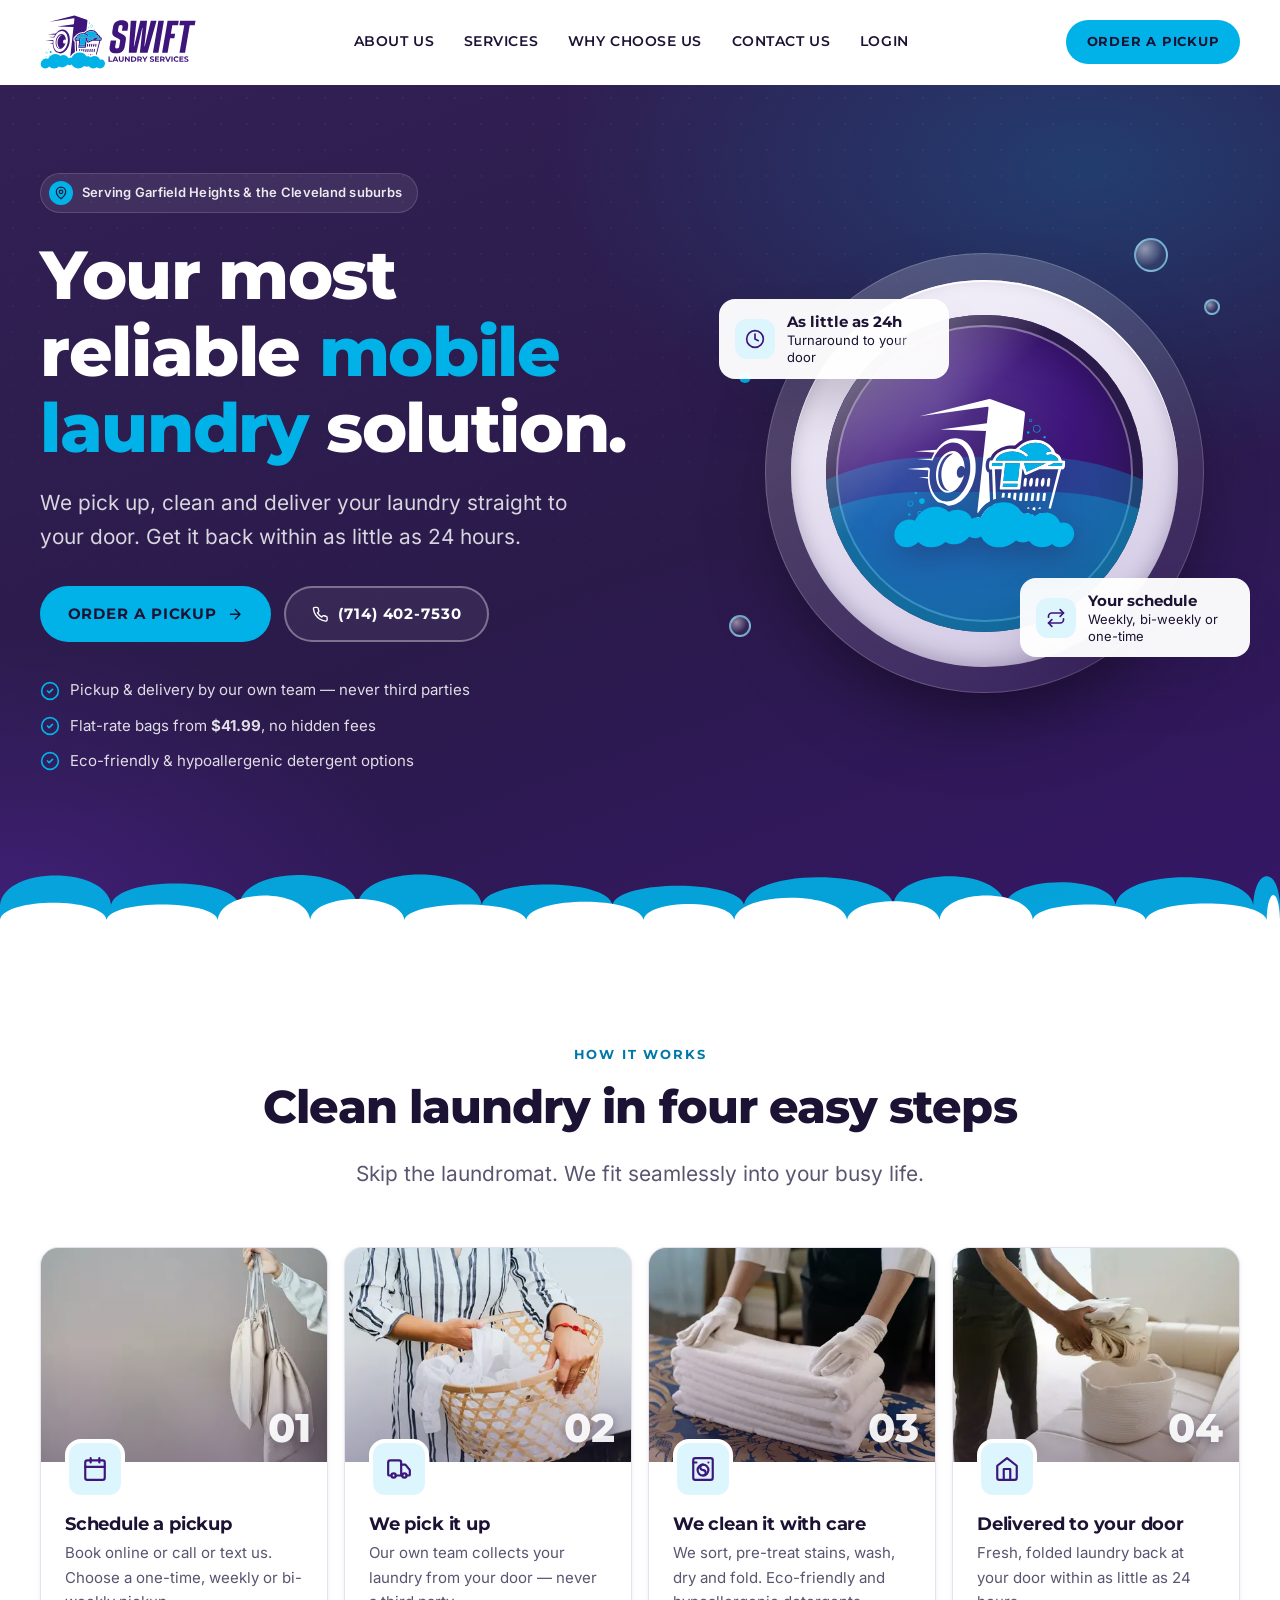
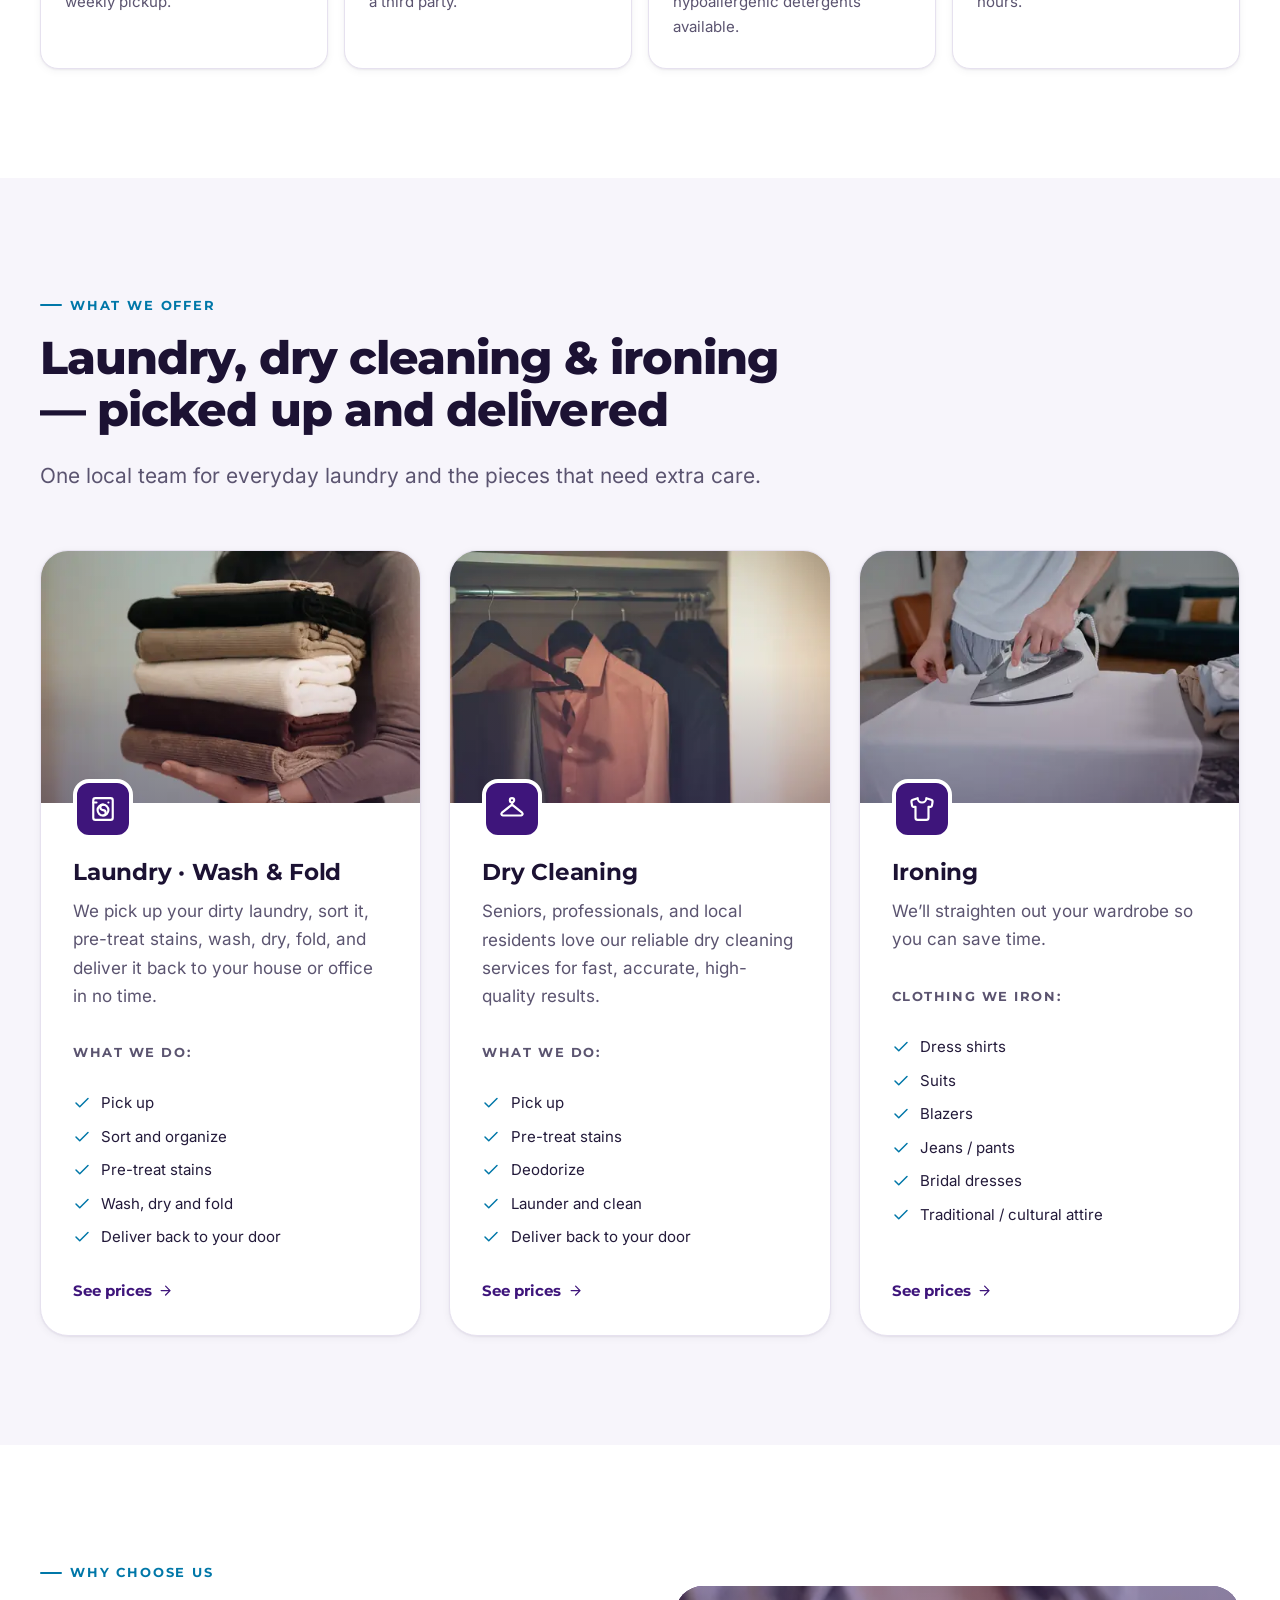
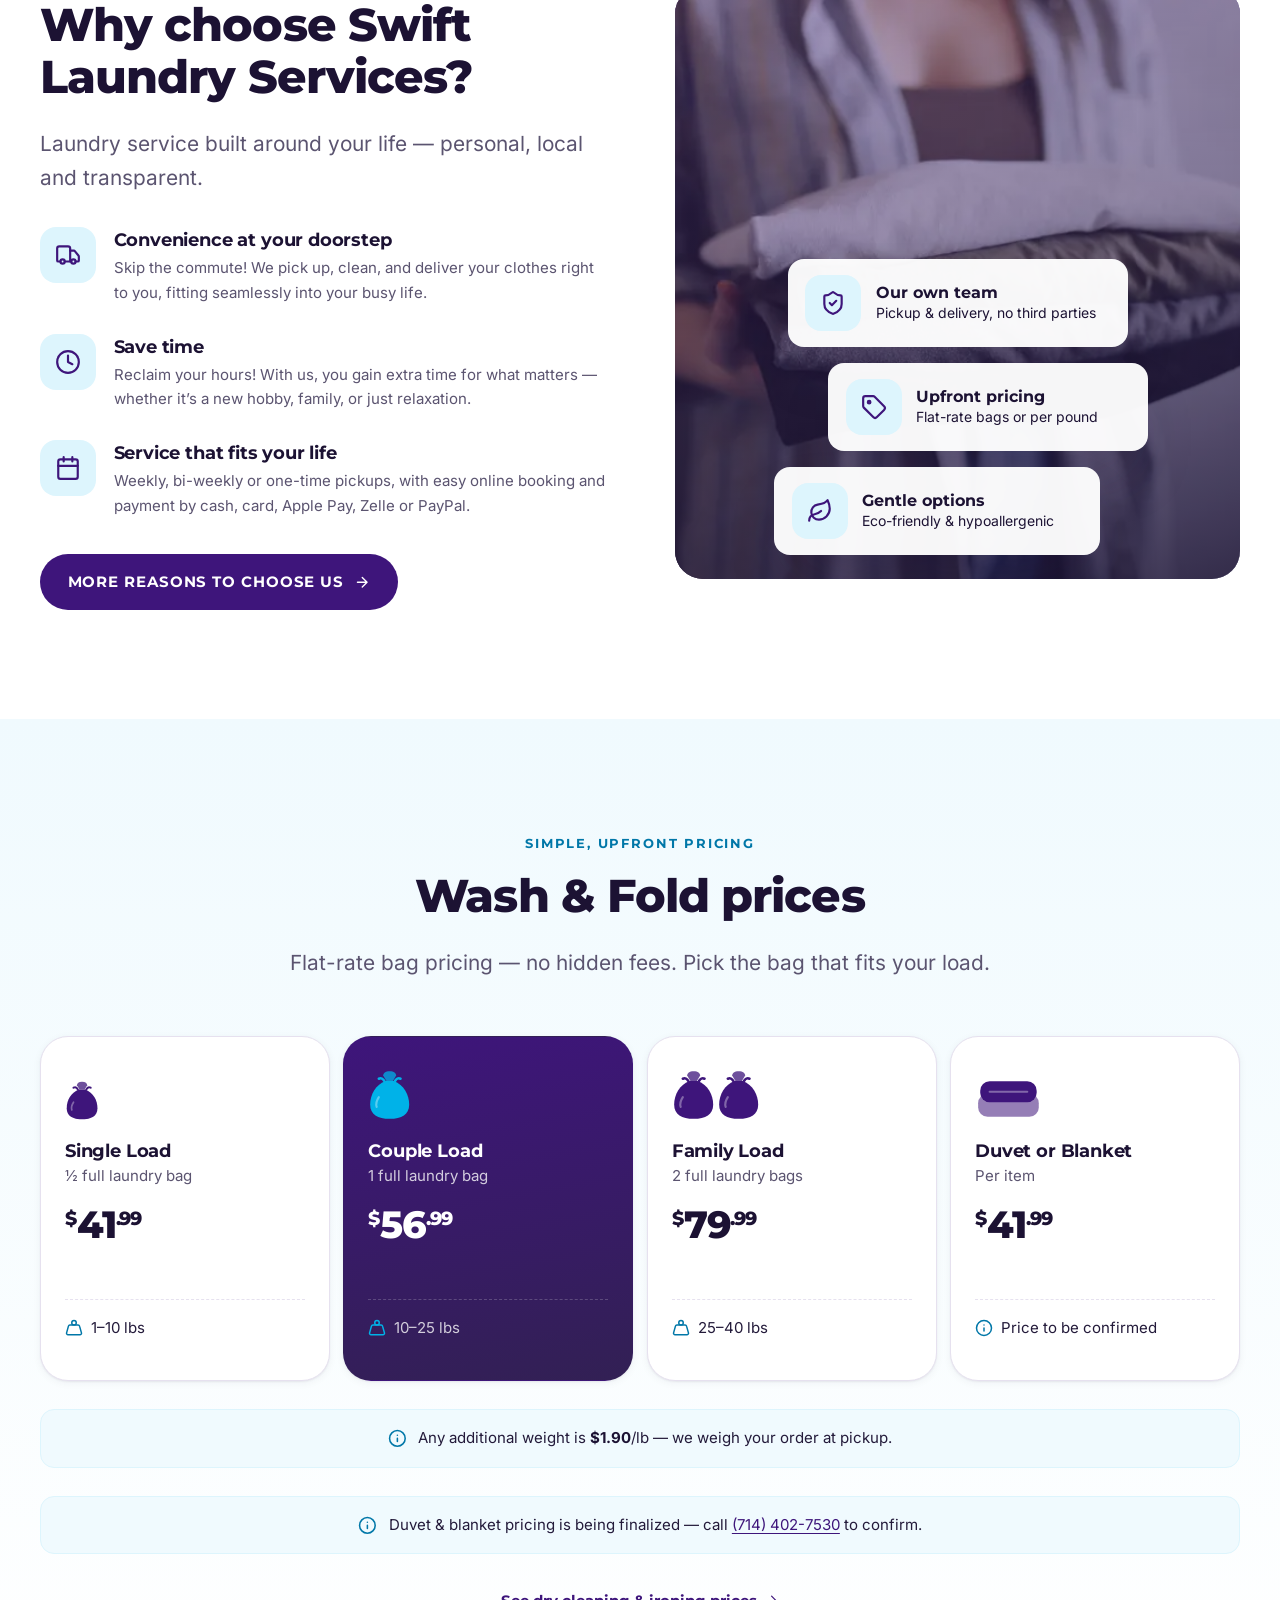
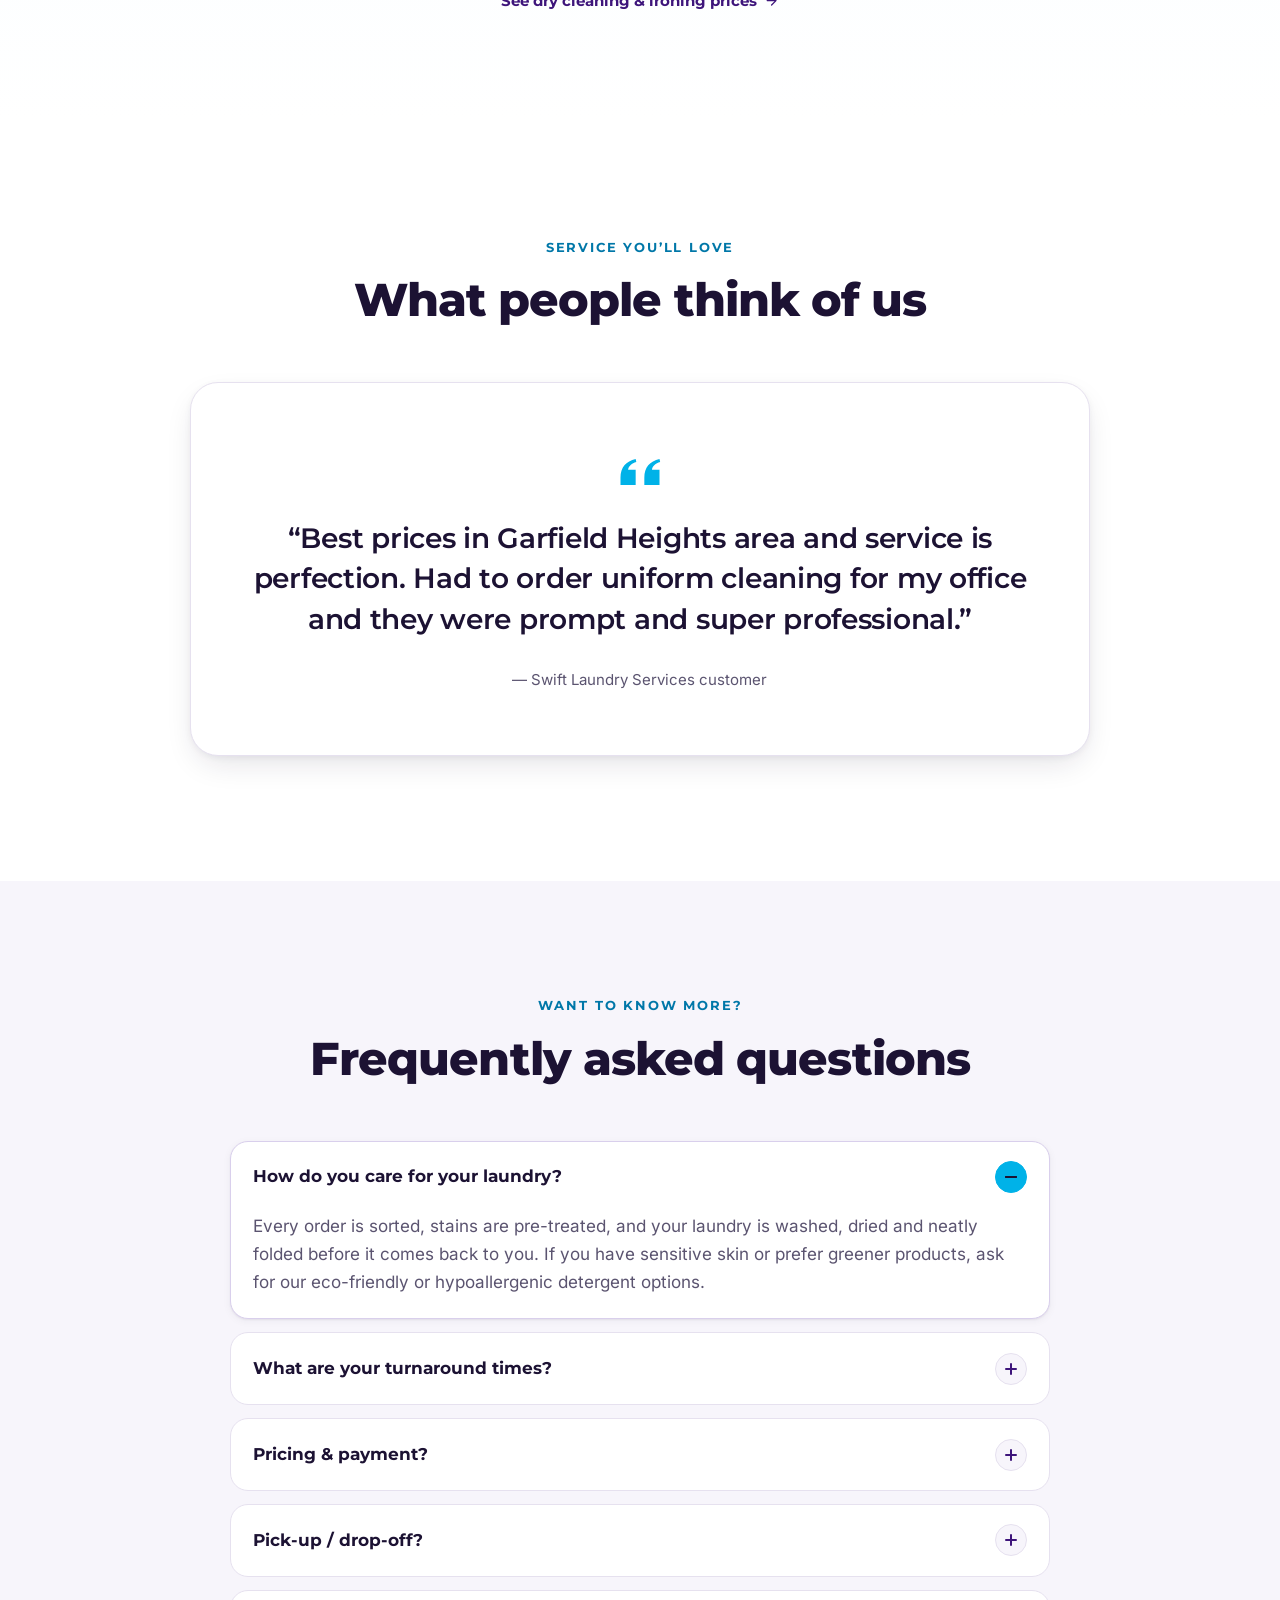
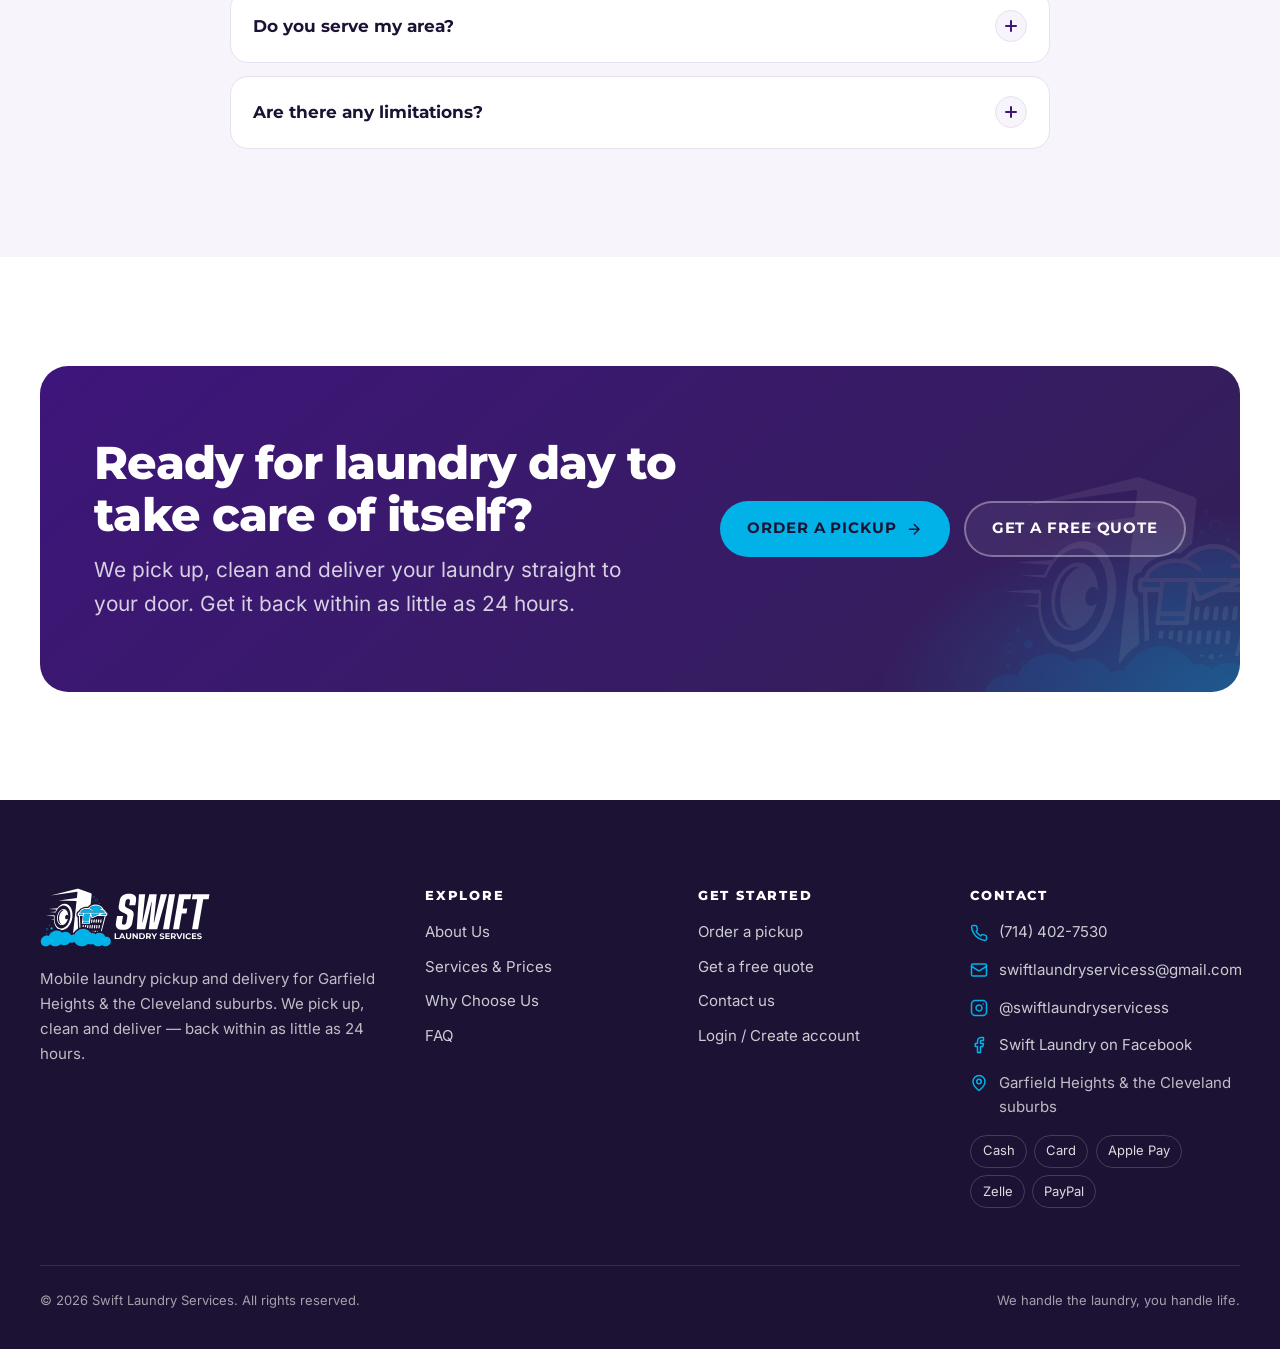
==== commit 4abdc997: "Add owner's email, Instagram and Facebook; remove X placeholders" ====
--- a/index.html
+++ b/index.html
@@ -39,6 +39,10 @@
   "image": "https://swift-laundry-services.github.io/website/assets/img/og-image.png",
   "description": "Mobile laundry service: we pick up, clean and deliver your laundry straight to your door, back within as little as 24 hours.",
   "telephone": "+1-714-402-7530",
+  "email": "swiftlaundryservicess@gmail.com",
+  "sameAs": [
+    "https://www.instagram.com/swiftlaundryservicess/"
+  ],
   "areaServed": [
     {
       "@type": "City",
@@ -375,6 +379,8 @@
           <li><svg class="icon" viewBox="0 0 24 24" aria-hidden="true" focusable="false"><path d="M22 16.92v3a2 2 0 0 1-2.18 2 19.79 19.79 0 0 1-8.63-3.07 19.5 19.5 0 0 1-6-6 19.79 19.79 0 0 1-3.07-8.67A2 2 0 0 1 4.11 2h3a2 2 0 0 1 2 1.72c.13.96.36 1.9.7 2.81a2 2 0 0 1-.45 2.11L8.09 9.91a16 16 0 0 0 6 6l1.27-1.27a2 2 0 0 1 2.11-.45c.91.34 1.85.57 2.81.7A2 2 0 0 1 22 16.92z"/></svg><a href="tel:+17144027530" data-href="tel"><span data-bind="phone">(714) 402-7530</span></a></li>
           <li data-requires="business.email" hidden><svg class="icon" viewBox="0 0 24 24" aria-hidden="true" focusable="false"><rect width="20" height="16" x="2" y="4" rx="2"/><path d="m22 7-8.97 5.7a1.94 1.94 0 0 1-2.06 0L2 7"/></svg><a href="#" data-href="email"><span data-bind="email"></span></a></li>
           <li data-requires="business.address" hidden><svg class="icon" viewBox="0 0 24 24" aria-hidden="true" focusable="false"><path d="m3 9 9-7 9 7v11a2 2 0 0 1-2 2H5a2 2 0 0 1-2-2z"/><path d="M9 22V12h6v10"/></svg><span data-bind="address"></span></li>
+          <li data-requires="social.instagram" hidden><svg class="icon" viewBox="0 0 24 24" aria-hidden="true" focusable="false"><rect width="20" height="20" x="2" y="2" rx="5"/><path d="M16 11.37A4 4 0 1 1 12.63 8 4 4 0 0 1 16 11.37z"/><path d="M17.5 6.5h.01"/></svg><a href="#" data-social="instagram" target="_blank" rel="noopener">@swiftlaundryservicess</a></li>
+          <li data-requires="social.facebook" hidden><svg class="icon" viewBox="0 0 24 24" aria-hidden="true" focusable="false"><path d="M18 2h-3a5 5 0 0 0-5 5v3H7v4h3v8h4v-8h3l1-4h-4V7a1 1 0 0 1 1-1h3z"/></svg><a href="#" data-social="facebook" target="_blank" rel="noopener">Swift Laundry on Facebook</a></li>
           <li><svg class="icon" viewBox="0 0 24 24" aria-hidden="true" focusable="false"><path d="M20 10c0 6-8 12-8 12s-8-6-8-12a8 8 0 0 1 16 0Z"/><circle cx="12" cy="10" r="3"/></svg><span data-bind="serviceArea">Garfield Heights &amp; the Cleveland suburbs</span></li>
         </ul>
         <ul class="pay-list" aria-label="Payment methods we accept">
